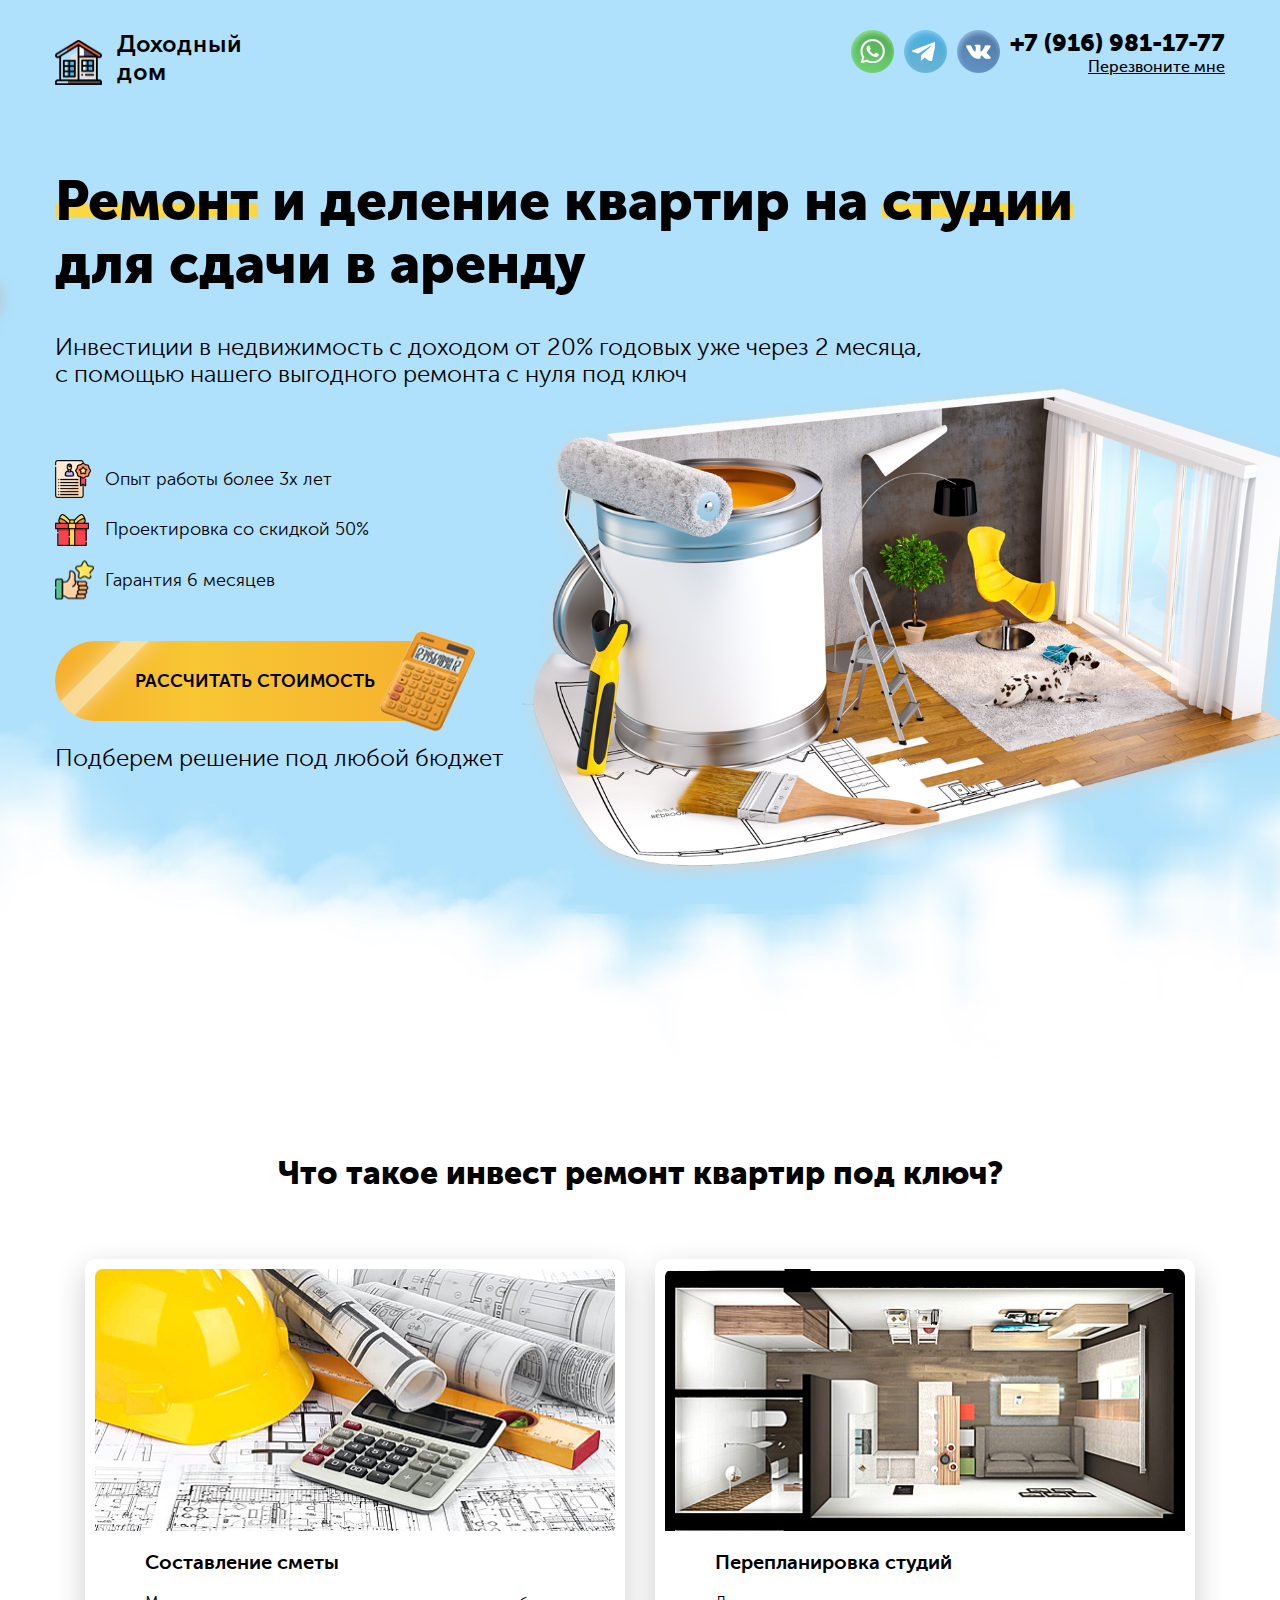
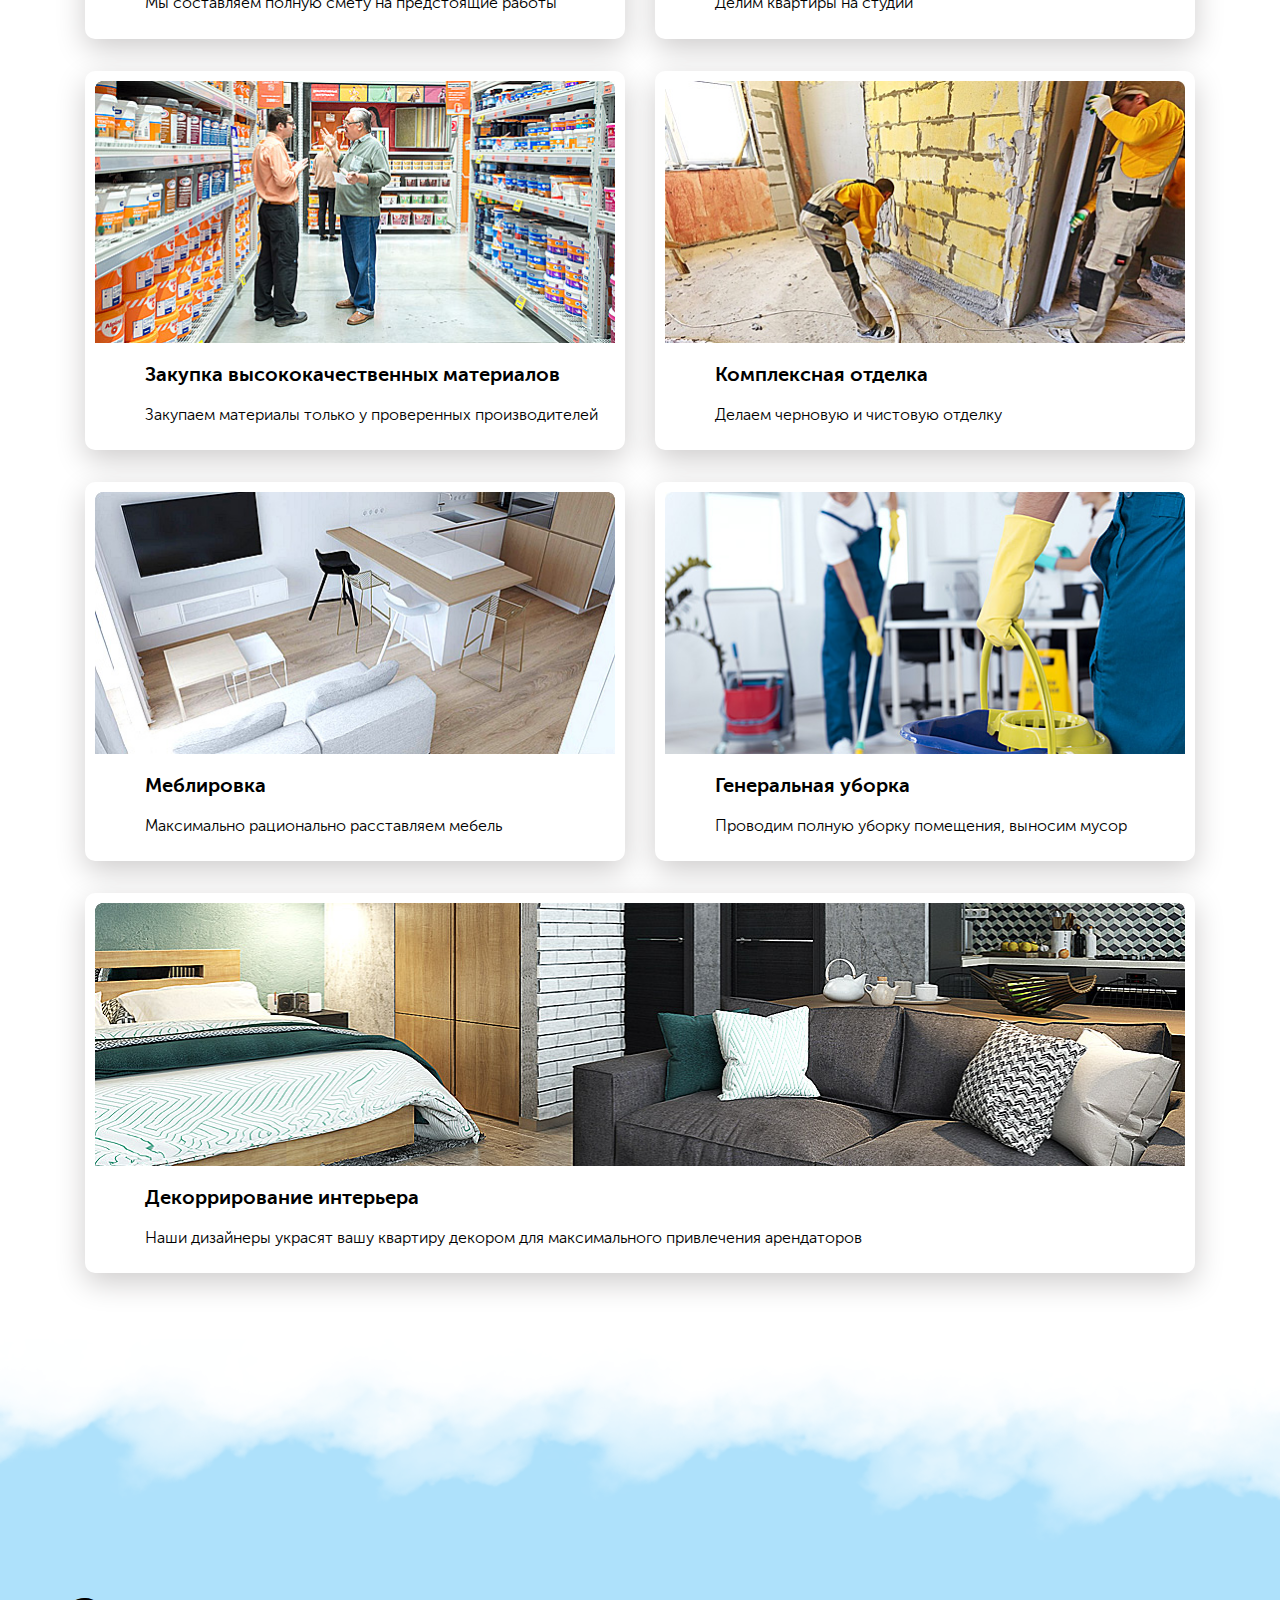
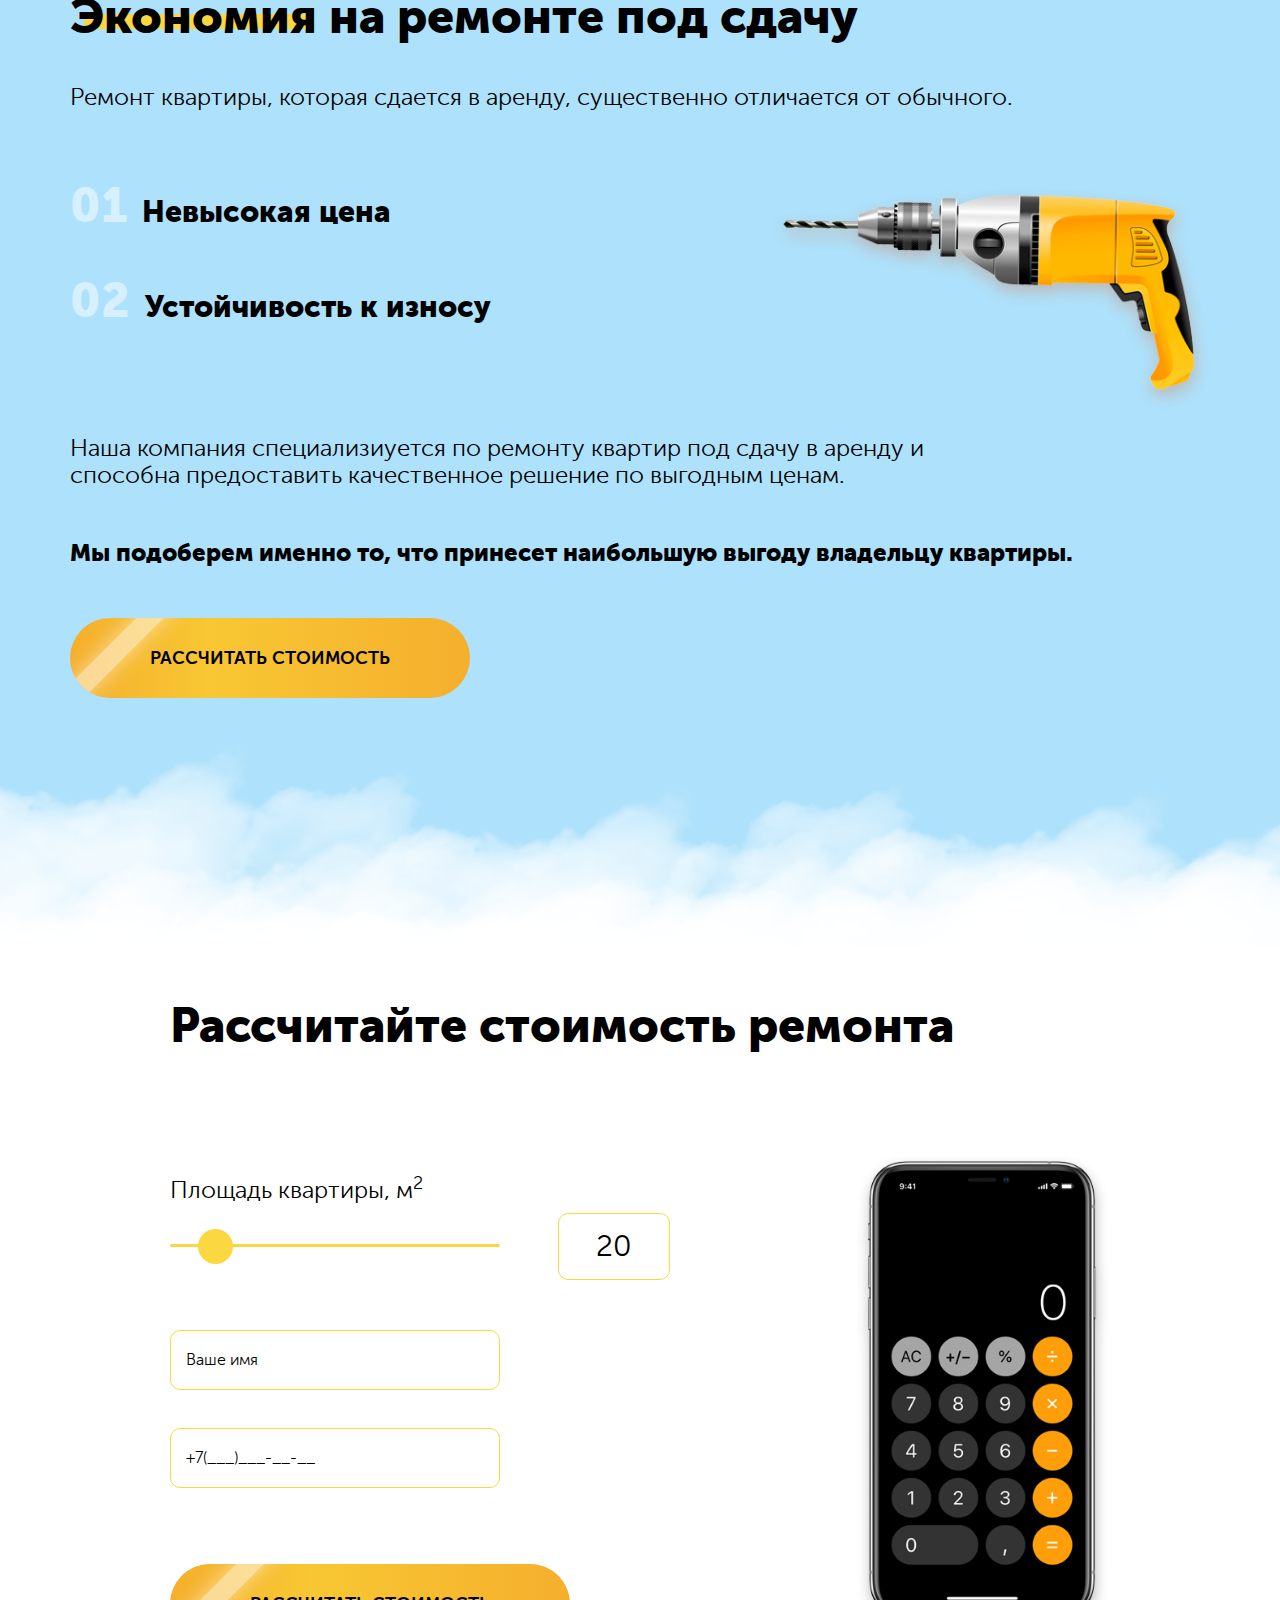
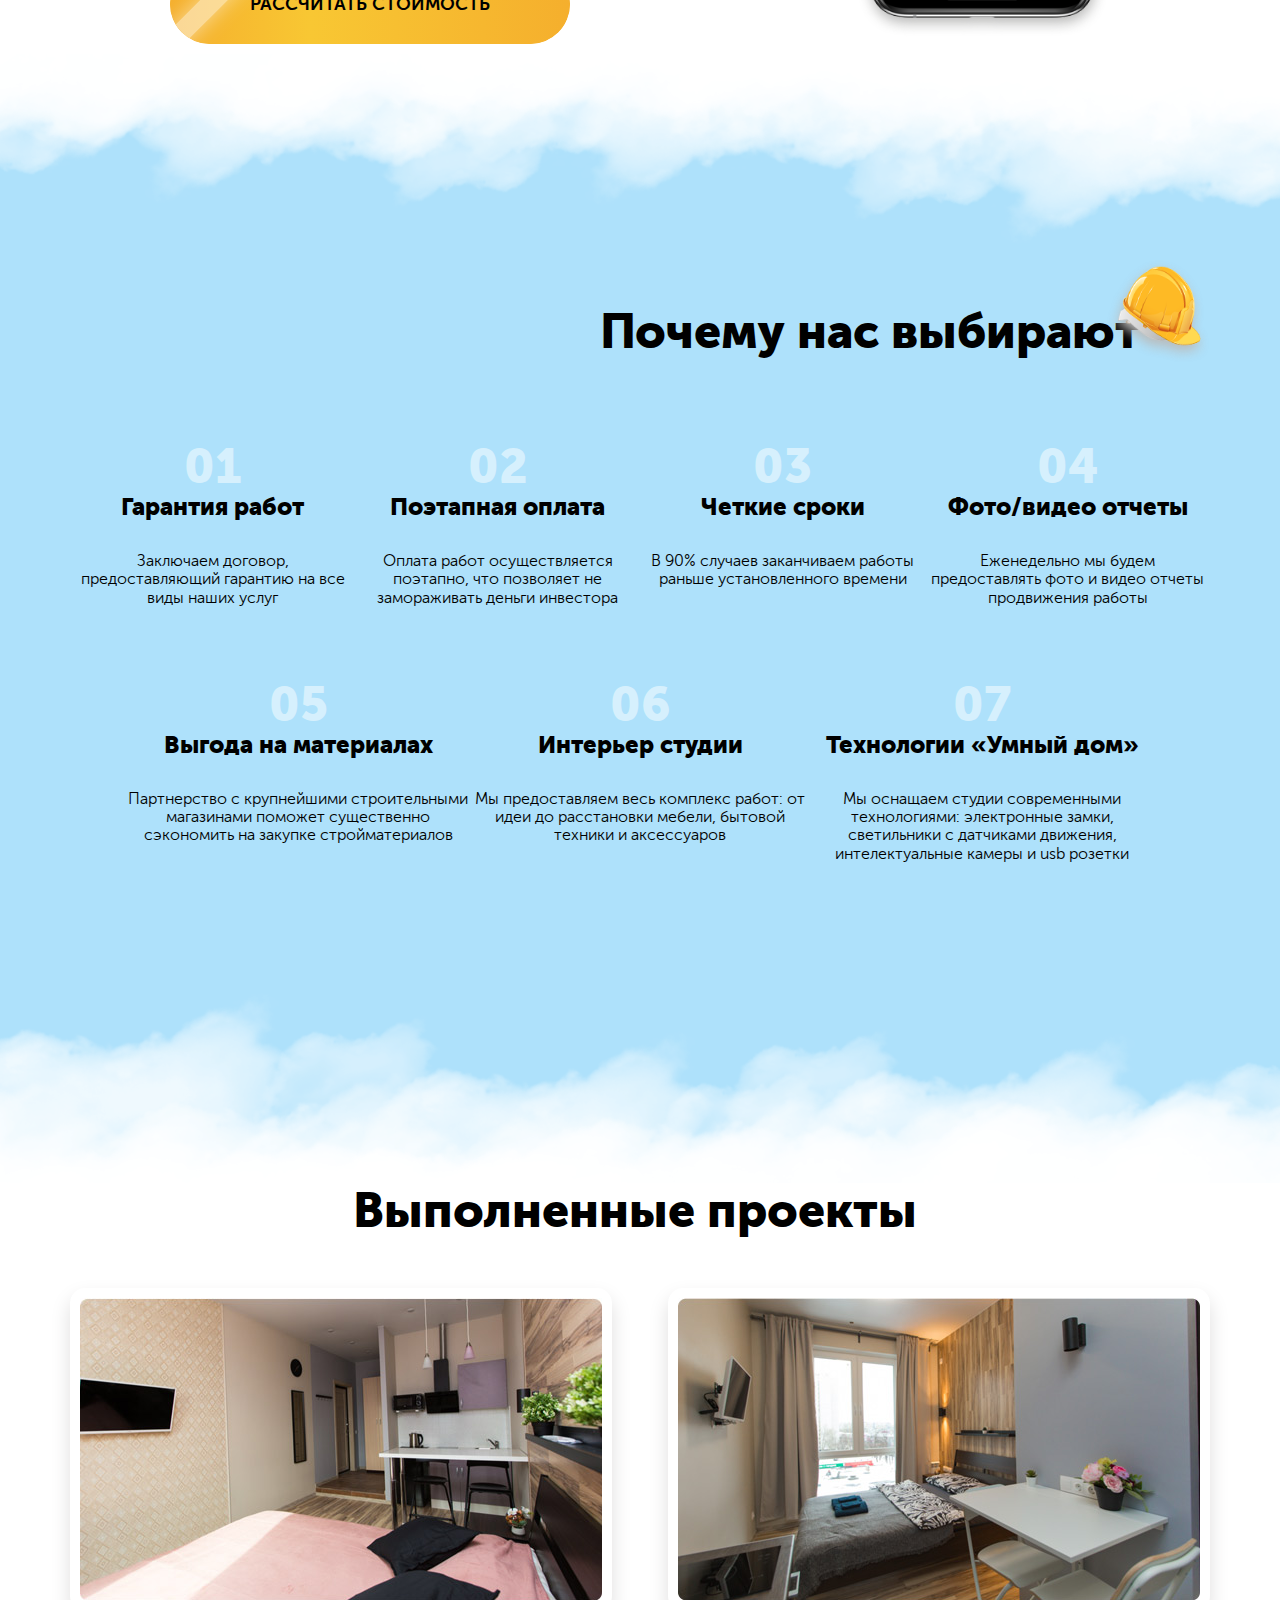
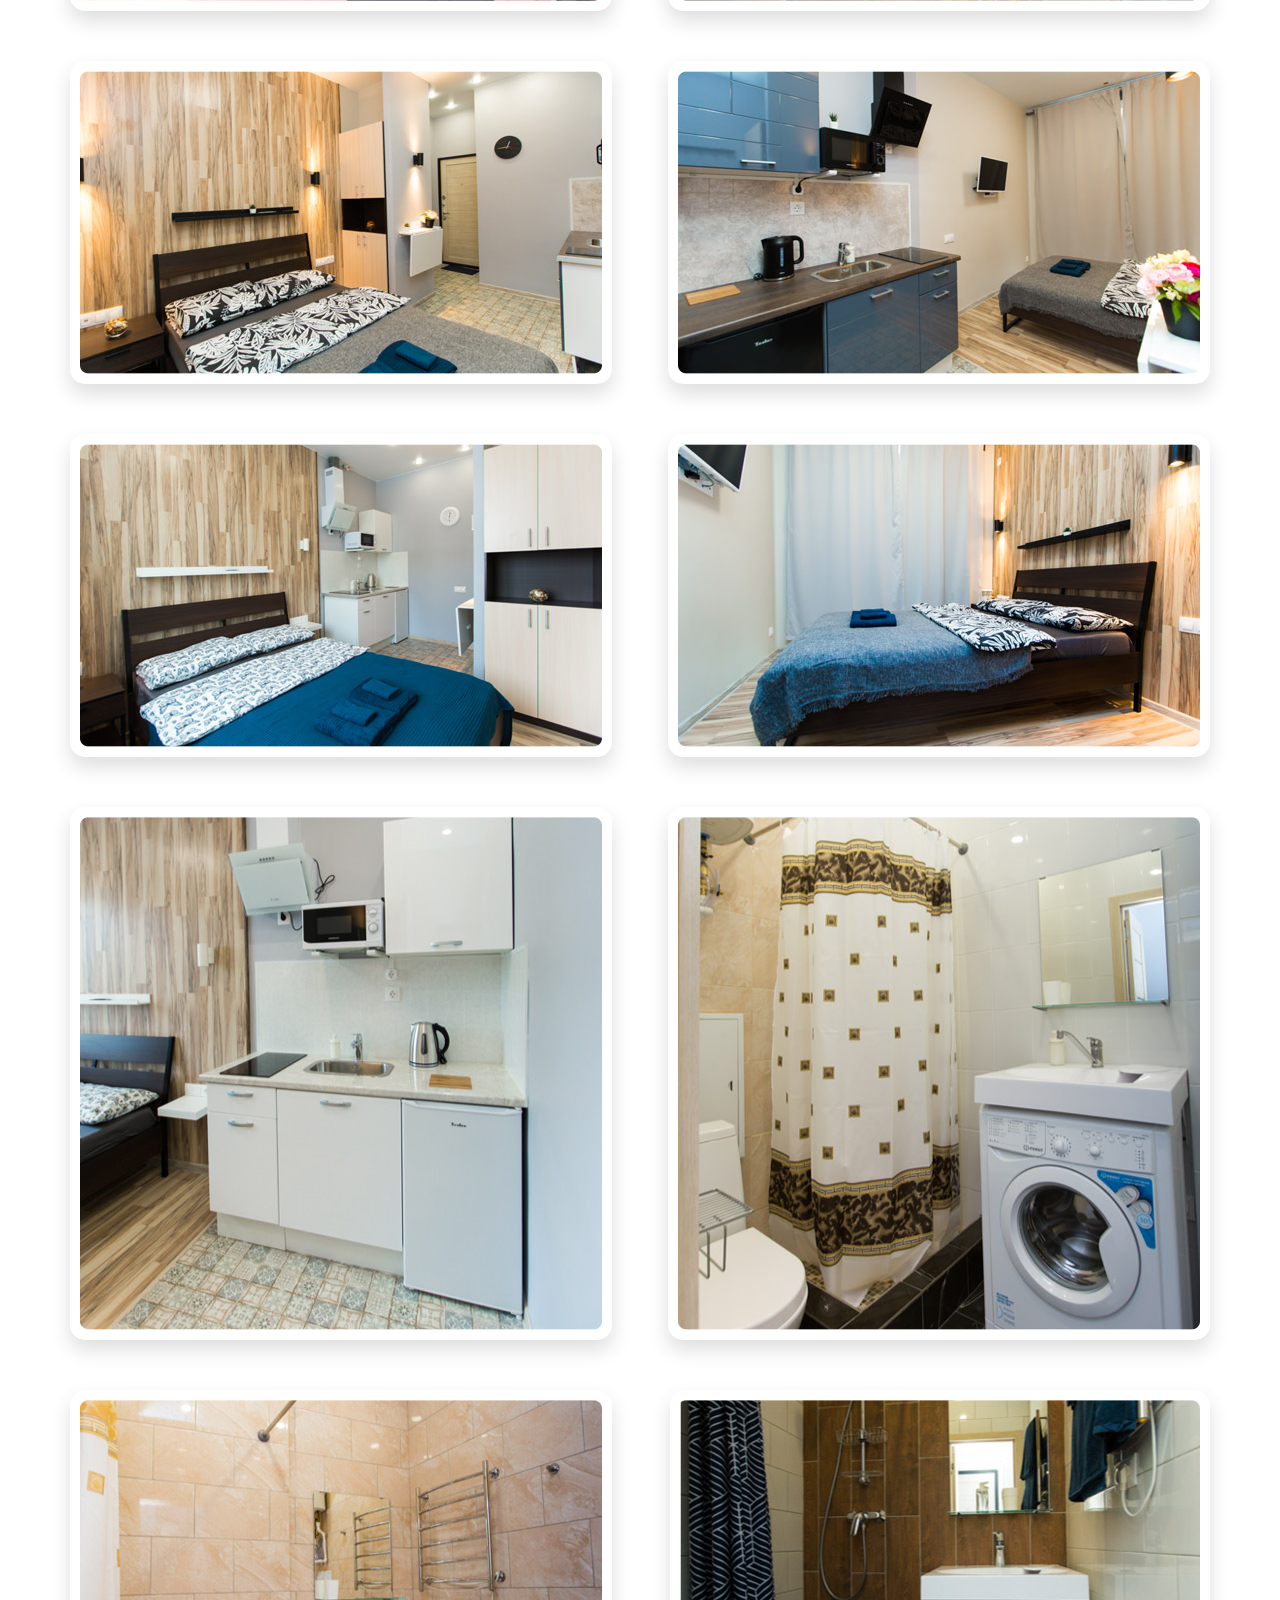
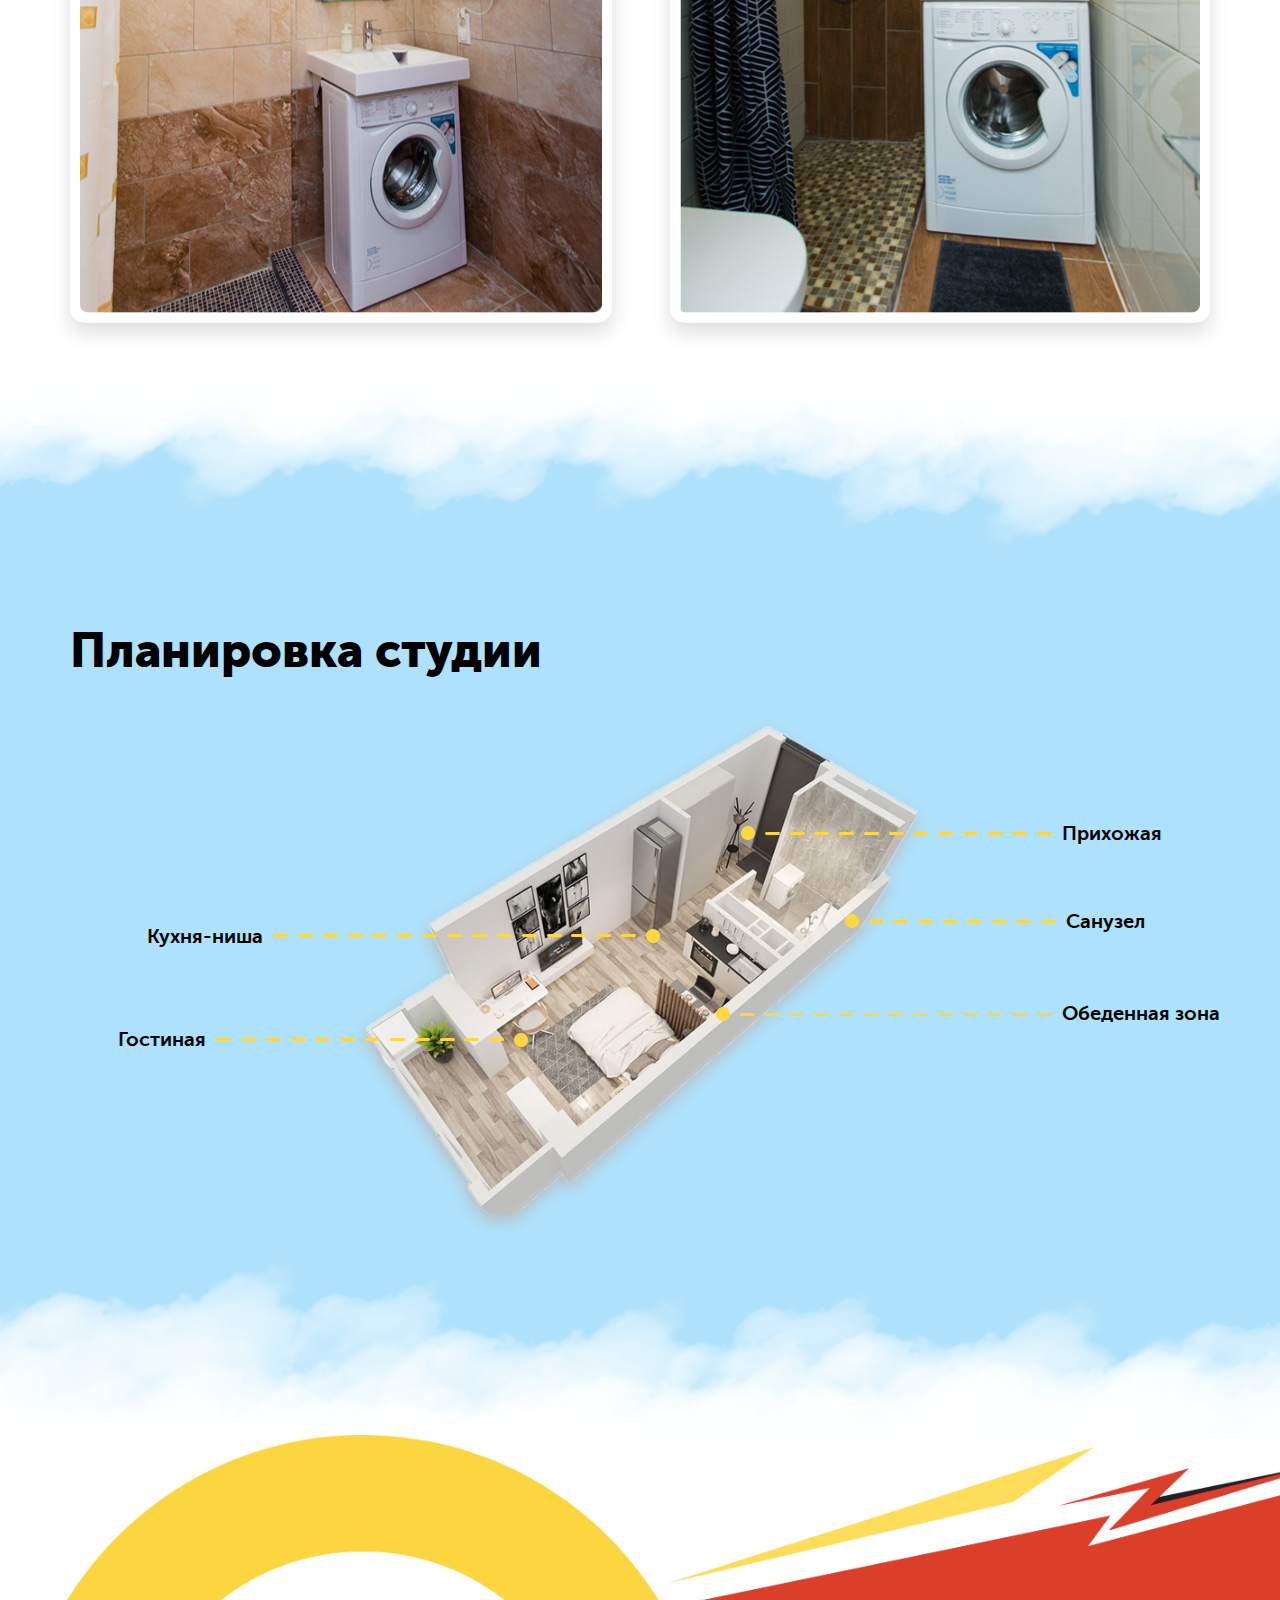
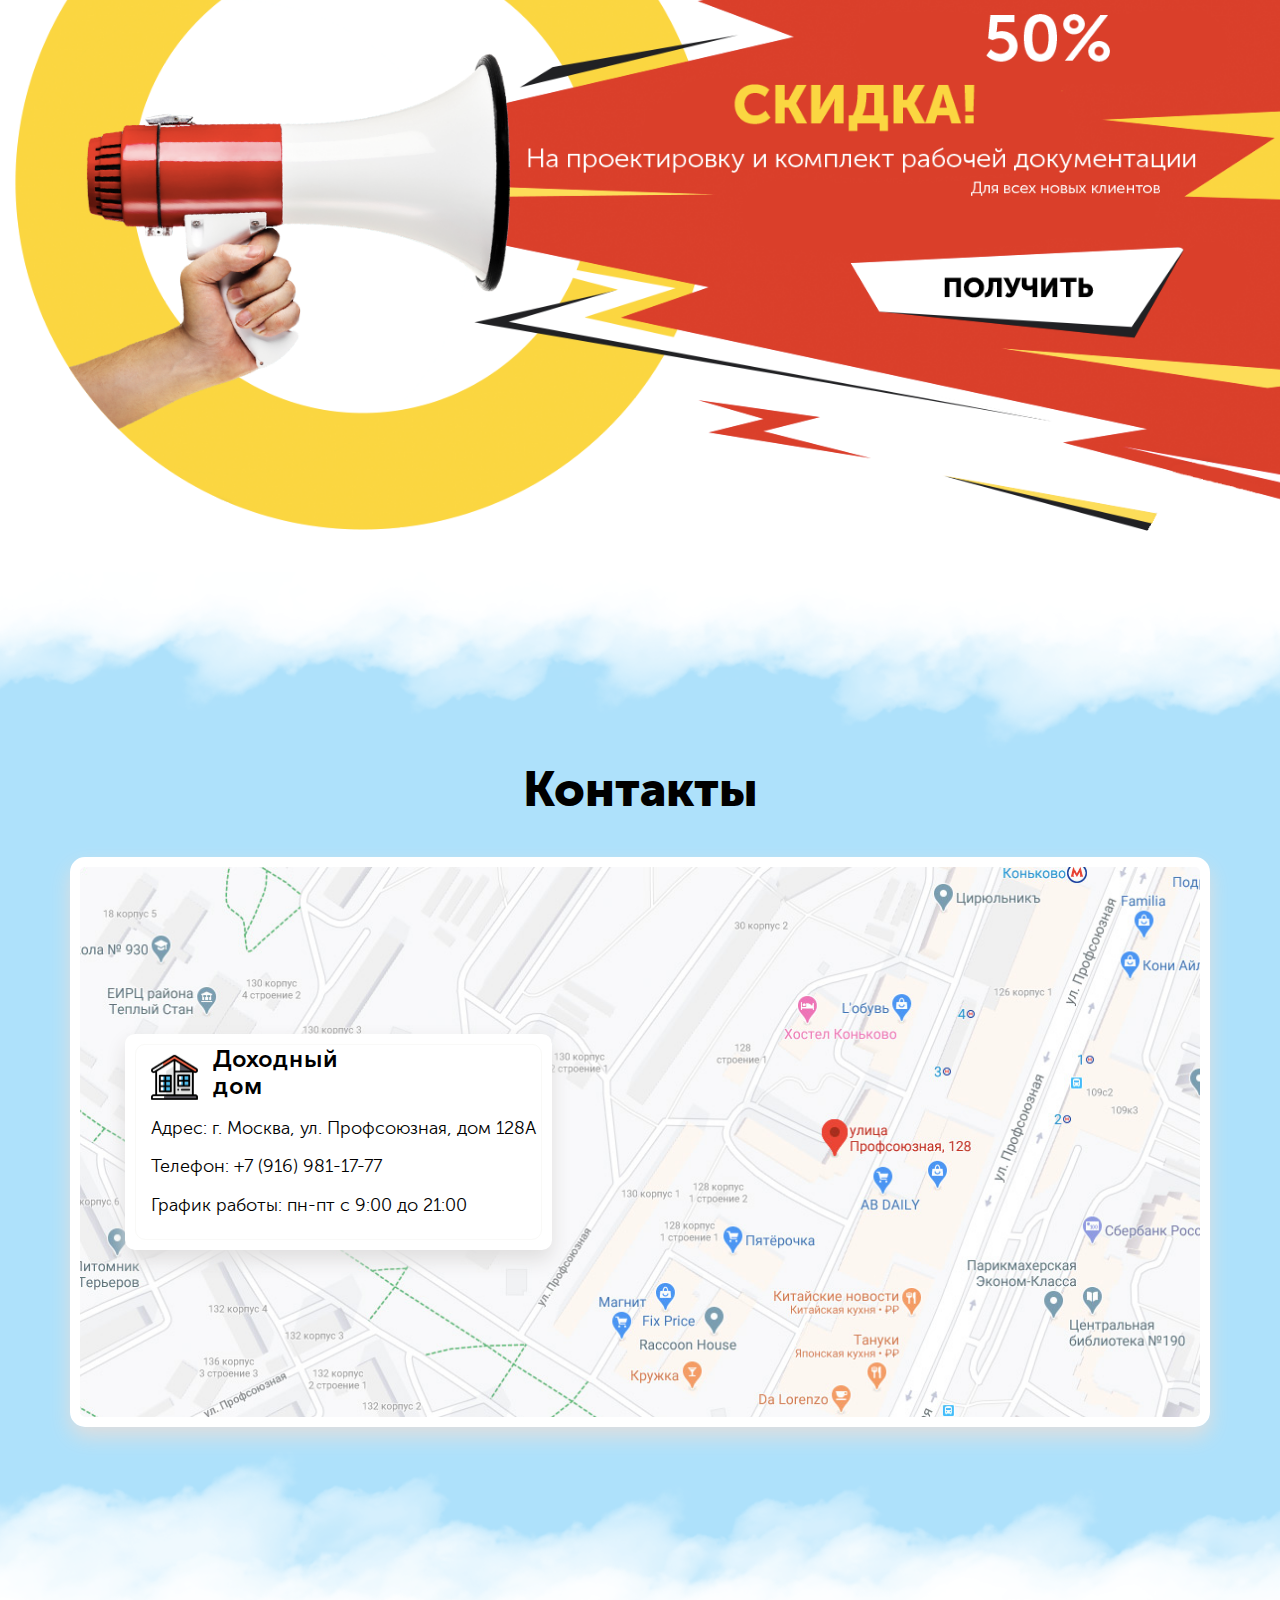
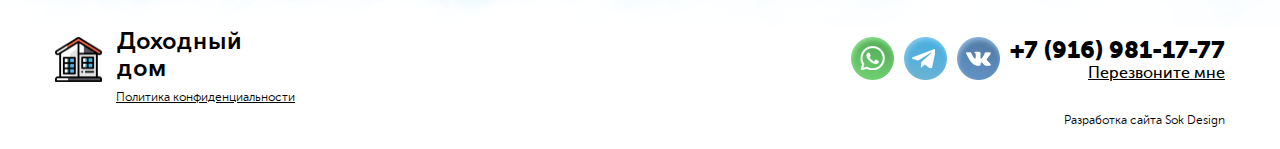
==== index.html @ 61cc3bbc "Add files via upload" ====
<!DOCTYPE HTML>
<html lang="ru">
  <head>
    <meta charset="utf-8">
    <title>Доходный дом</title>
    <meta name="viewport" content="width=device-width, initial-scale=1">
    <link rel="stylesheet" href="css/style.min.css">
    <script type="text/javascript" src="https://code.jquery.com/jquery-3.2.1.min.js"></script>
    <link rel="shortcut icon" href="img/favicon.png" type="image/png">
  </head>
  <body>
    <section class="main">
      <header class="main__header">
          <a href="/" class="main__logo">
            <img src="img/logo.png" alt="">
            <span>Доходный дом</span>
          </a>
          <div class="main__social  social">
            <a href="" class="social__link">
              <img src="img/icon1-wp.png" alt="">
            </a>
            <a href="" class="social__link">
              <img src="img/icon1-tel.png" alt="">
            </a>
            <a href="" class="social__link">
              <img src="img/icon1-vk.png" alt="">
            </a>
          </div>
          <div class="main__phone">
            <a class="main__tel" href="tel:79169811777"><span>+7 (916) 981-17-77</span><img src="img/icon-phone-mob.png"></a>
            <a href="#callback" id="main__btn" class="btn  btn--call main__btn--header  popup-with-zoom-anim">Перезвоните мне</a>
          </div>
        </header>
      <div class="main__wrapper">
        <h1 class="main__title"><span class="main__title--decor1">Ремонт</span> и деление квартир на <span class="main__title--decor2">студии</span><br> для сдачи в аренду</h1>
        <p class="main__subtitle">Инвестиции в недвижимость с доходом от 20% годовых уже через 2 месяца,<br>
        с помощью нашего выгодного ремонта с нуля под ключ</p>
        <ul class="main__items">
          <li class="main__item  main__item--1">Опыт работы более 3х лет</li>
          <li class="main__item  main__item--2">Проектировка со скидкой 50%</li>
          <li class="main__item  main__item--3">Гарантия 6 месяцев</li>
        </ul>
        <div class="main__img--mob">
          <img src="img/bg-img1.png" alt="">
        </div>
        <div class="main__btn2"> 
        <a href ="#calculator" class="btn  btn--main">
          Рассчитать стоимость
        </a>
        </div>
        <p class="main__descr">Подберем решение под любой бюджет</p>
      </div>
      <div class="main__img">
        <img src="img/bg-img1.png" alt="">
      </div>
    </section>

    <section class="description">
      <h2 class="description__title">Что такое инвест ремонт квартир под ключ?</h2>
      <div class="description__items">
        <figure class="description__item">
          <img src="img/img1.jpg" alt="">
          <figcaption>
            <p class="description__item-title">Составление сметы</p>
            <p class="description__item-subtitle">Мы составляем полную смету на предстоящие работы</p>
          </figcaption>
        </figure>
        <figure class="description__item">
          <img src="img/img2.jpg" alt="">
          <figcaption>
            <p class="description__item-title">Перепланировка студий</p>
            <p class="description__item-subtitle">Делим квартиры на студии</p>
          </figcaption>
        </figure>
        <figure class="description__item">
          <img src="img/img3.jpg" alt="">
          <figcaption>
            <p class="description__item-title">Закупка высококачественных материалов</p>
            <p class="description__item-subtitle">Закупаем материалы только у проверенных производителей</p>
          </figcaption>
        </figure>
        <figure class="description__item">
          <img src="img/img4.jpg" alt="">
          <figcaption>
            <p class="description__item-title">Комплексная отделка</p>
            <p class="description__item-subtitle">Делаем черновую и чистовую отделку</p>
          </figcaption>
        </figure>
        <figure class="description__item">
          <img src="img/img5.jpg" alt="">
          <figcaption>
            <p class="description__item-title">Меблировка</p>
            <p class="description__item-subtitle">Максимально рационально расставляем мебель</p>
          </figcaption>
        </figure>
        <figure class="description__item">
          <img src="img/img6.jpg" alt="">
          <figcaption>
            <p class="description__item-title">Генеральная уборка</p>
            <p class="description__item-subtitle">Проводим полную уборку помещения, выносим мусор</p>
          </figcaption>
        </figure>
        <figure class="description__item  description__item--big">
          <img src="img/img7.jpg" alt="">
          <figcaption>
            <p class="description__item-title">Декоррирование интерьера</p>
            <p class="description__item-subtitle">Наши дизайнеры украсят вашу квартиру декором для максимального привлечения арендаторов</p>
          </figcaption>
        </figure>
      </div>
    </section>

    <section class="advantage">
      <div class="advantage__wrapper">
        <h2 class="advantage__title"><span class="advantage__title--decor">Экономия</span> на ремонте под сдачу</h2>
        <p class="advantage__subtitle">Ремонт квартиры, которая сдается в аренду,  существенно отличается от обычного.</p>
        <div class="advantage__items--wrap">
          <ul class="advantage__items">
            <li class="advantage__item"><span>01</span>Невысокая цена</li>
            <li class="advantage__item"><span>02</span>Устойчивость к износу</li>
          </ul>
          <div class="advantage__img">
            <img src="img/perforator.png" alt="">
          </div>
        </div>
        <p class="advantage__text1">Наша компания специализиуется по ремонту квартир под сдачу в аренду и<br>
  способна предоставить качественное решение по выгодным ценам.</p>
        <p class="advantage__text2">Мы подоберем именно то, что принесет наибольшую выгоду владельцу квартиры.</p>
        <a href="#calculator" class="btn  btn--main  advantage__btn">Рассчитать стоимость</a>
      </div>
    </section>

    <section class="calculator" id="calculator">
      <h2 class="calculator__title">Рассчитайте стоимость ремонта</h2>
      <div class="calculator__wrapper">
        <div class="calculator__left">
          <div class="calculator__form">
            <p class="calculator__text">Площадь квартиры, м<sup>2</sup></p>
            <form name="nomer_scrollbar" class="form" id="contentForm" autocomplete="off">
              <input type="range" name="urange" id="ageInputId" min="1" max="200" value="20"/>
              <span class="form__num">
                <output name="ageOutputName" id="ageOutputId"></output>
              </span>
            
            <div class="form__row">
                <div class="form__input-wrap">
                  <label for="name"></label>
                  <input class="form__input" type="text" name="uname" id="name" placeholder="Ваше имя"  required>
                </div>
                <div class="form__input-wrap">
                  <label for="tel"></label>
                   <input class="form__input" type="tel" id="tel" name="uphone" placeholder="+7(___)___-__-__"  required>
                </div>
                <input name="formInfo" class="formInfo" type="hidden" value="Рассчитать стоимость"/>
                <div class="form__btn  btn  btn--main">
                 <input type="submit" class="btn  btn--main" value="Рассчитать стоимость">
                </div>
            </div>
            </form>
          </div>
        </div>
        <div class="calculator__right">
          <img src="img/calc.png" alt="">
        </div>
      </div>
    </section>

    <section class="why">
      <div class="why__wrapper">
        <h2 class="why__main-title">Почему нас выбирают</h2>
        <div class="why__items">
          <div class="why__item">
            <p class="why__num">01</p>
            <h3 class="why__title">Гарантия работ</h3>
            <p class="why__descr">Заключаем договор, предоставляющий гарантию на все виды наших услуг</p>
          </div>
          <div class="why__item">
            <p class="why__num">02</p>
            <h3 class="why__title">Поэтапная оплата</h3>
            <p class="why__descr">Оплата работ осуществляется поэтапно, что позволяет не замораживать деньги инвестора</p>
          </div>
          <div class="why__item">
            <p class="why__num">03</p>
            <h3 class="why__title">Четкие сроки</h3>
            <p class="why__descr">В 90% случаев заканчиваем работы раньше установленного времени</p>
          </div>
          <div class="why__item">
            <p class="why__num">04</p>
            <h3 class="why__title">Фото/видео отчеты</h3>
            <p class="why__descr">Еженедельно мы будем предоставлять фото и видео отчеты продвижения работы</p>
          </div>
          <div class="why__item  why__item--big">
            <p class="why__num">05</p>
            <h3 class="why__title">Выгода на материалах</h3>
            <p class="why__descr">Партнерство с крупнейшими строительными магазинами поможет существенно сэкономить на закупке стройматериалов  </p>
          </div>
          <div class="why__item  why__item--big">
            <p class="why__num">06</p>
            <h3 class="why__title">Интерьер студии</h3>
            <p class="why__descr">Мы предоставляем весь комплекс работ: от идеи до расстановки мебели, бытовой техники и аксессуаров</p>
          </div>
          <div class="why__item  why__item--big">
            <p class="why__num">07</p>
            <h3 class="why__title">Технологии «Умный дом»</h3>
            <p class="why__descr">Мы оснащаем студии современными технологиями: электронные замки, светильники с датчиками движения, интелектуальные камеры и usb розетки</p>
          </div>
        </div>
      </div>
    </section>

    <section class="projects">
      <div class="projects__wrapper">
        <h2 class="projects__title">Выполненные проекты</h2>
        <div class="projects__items">
          <div class="projects__item">
            <img src="img/project1.jpg" alt="">
          </div>
          <div class="projects__item">
            <img src="img/project2.jpg" alt="">
          </div>
          <div class="projects__item">
            <img src="img/project3.jpg" alt="">
          </div>
          <div class="projects__item">
            <img src="img/project4.jpg" alt="">
          </div>
          <div class="projects__item">
            <img src="img/project5.jpg" alt="">
          </div>
          <div class="projects__item">
            <img src="img/project6.jpg" alt="">
          </div>
          <div class="projects__item">
            <img src="img/project7.jpg" alt="">
          </div>
          <div class="projects__item">
            <img src="img/project8.jpg" alt="">
          </div>
          <div class="projects__item">
            <img src="img/project9.jpg" alt="">
          </div>
          <div class="projects__item">
            <img src="img/project10.jpg" alt="">
          </div>
        </div>
      </div>
    </section>

    <section class="plan">
      <div class="plan__wrapper">
        <h2 class="plan__title">Планировка студии</h2>
        <div class="plan__img">
          <img class="plan__img--main" src="img/plan.png" alt="planirovka">
          <div class="plan__num  plan__1">Кухня-ниша&nbsp;&nbsp;<img src="img/arrow1.png"></div>
          <div class="plan__num  plan__2">Гостиная&nbsp;&nbsp;<img src="img/arrow2.png"></div>
          <div class="plan__num  plan__3"><img src="img/arrow3.png">&nbsp;&nbsp;Прихожая</div>
          <div class="plan__num  plan__4"><img src="img/arrow4.png">&nbsp;&nbsp;Санузел</div>
          <div class="plan__num  plan__5"><img src="img/arrow5.png">&nbsp;&nbsp;Обеденная зона</div>
        </div>
        <div class="plan__mob">
          <div class="plan__mob--wrap">
            <img class="plan__mob--main" src="img/plan.png" alt="planirovka">
              <div class="plan__num--mob  plan__1--mob">3&nbsp;&nbsp;
                <img src="img/arrow1-mob.png">
              </div>
              <div class="plan__num--mob  plan__2--mob">5&nbsp;&nbsp;
                <img src="img/arrow2-mob.png">
              </div>
              <div class="plan__num--mob  plan__3--mob">
                <img src="img/arrow3-mob.png">&nbsp;&nbsp;1
              </div>
              <div class="plan__num--mob  plan__4--mob">
                <img src="img/arrow4-mob.png">&nbsp;&nbsp;2
              </div>
              <div class="plan__num--mob  plan__5--mob">
                <img src="img/arrow5-mob.png">&nbsp;&nbsp;4
              </div>
            </div>
            <ol class="plan__item--mob">
              <li>Прихожая</li>
              <li>Санузел</li>
              <li>Кухня-ниша</li>
              <li>Обеденная зона</li>
              <li>Гостиная</li>
            </ol>
        </div>
      </div>
    </section>

    <section class="sale">
      <div class="sale__wrapper">
        <a href="#sale" class="callback popup-with-zoom-anim">
          <img src="img/sale.png" alt="">
        </a>
        <!---
        <img src="img/bg2.png" alt="">
        <a href="" class="sale__btn">Получить</a>
        <span class="sale__percent">50%</span>
        <span class="sale__text1">Скидка!</span>
        <span class="sale__text2">На проектировку и комплект рабочей документации</span>
        <span class="sale__text3">Для всех новых клиентов</span>
        --->
      </div>
    </section>

    <section class="contacts">
      <div class="contacts__wrapper">
        <h2 class="contacts__title">Контакты</h2>
        <div class="contacts__map">
          <iframe class="contacts__map-desc" src="https://yandex.ru/map-widget/v1/?um=constructor%3Ad8f6e13d610311bb38e8150f350c2cd3604e3fff6c64fd736051ca1e2e3813fe&amp;source=constructor" width="100%" height="550" frameborder="0"></iframe>
          <iframe class="contacts__map-mob" src="https://yandex.ru/map-widget/v1/?um=constructor%3Ad8f6e13d610311bb38e8150f350c2cd3604e3fff6c64fd736051ca1e2e3813fe&amp;source=constructor" width="100%" height="240" frameborder="0"></iframe>
          <div class="contacts__address">
            <div class="contacts__address--wrapper">
              <a href="/" class="main__logo">
                <img src="img/logo.png" alt="">
                <span>Доходный дом</span>
              </a>
              <p>Адрес: г. Москва, ул. Профсоюзная, дом 128А</p>
              <a href="tel:79169811777">Телефон: +7 (916) 981-17-77</a>
              <p>График работы: пн-пт с 9:00 до 21:00</p>
            </div>
          </div>
        </div>
      </div>
    </section>

    <footer class="footer">
      <div class="footer__wrapper">
        <div class="footer__col">
          <a href="/" class="main__logo  main__logo--footer">
            <img src="img/logo.png" alt="">
              <span>Доходный дом</span>
          </a>
          <div class="footer__privacy  politics">
            <a href="#politics" class="popup-with-zoom-anim">Политика конфиденциальности</a>
          </div>
        </div>
        <div class="footer__col2">
          <div class="main__social  social">
            <a href="" class="social__link  social__link--footer">
              <img src="img/icon1-wp.png" alt="">
            </a>
            <a href="" class="social__link  social__link--footer">
              <img src="img/icon1-tel.png" alt="">
            </a>
            <a href="" class="social__link  social__link--footer">
              <img src="img/icon1-vk.png" alt="">
            </a>
          </div>
          <div class="main__phone  main__phone--footer">
            <a class="main__tel" href="tel:79169811777">+7 (916) 981-17-77</a>
            <a href="#callback" id="main__btn" class="btn  btn--call main__btn--footer callback popup-with-zoom-anim">Перезвоните мне</a>
          </div>
        </div>
      </div>
      <div class="development">
        <a href="" class="development__text">Разработка сайта Sok Design</a>
      </div>
    </footer>


  <div id="sale" class="popup popup--form zoom-anim-dialog mfp-hide">
    <p class="title  popap__title">Получить скидку 50%</p>
    <p class="title  popap__subtitle">Заполните формы и мы с вами свяжемся</p>
    <form id="zayavkaForm" class="form" autocomplete="off">
      <input name="uname" type="text" id="username1" placeholder="Ваше имя" required>
      <input class="phone" name="uphone" type="tel" id="phone" tabindex="0" placeholder="+7 (___) ___-__-__" required>
      <input name="formInfo" class="formInfo" type="hidden" value="Получить скидку 50%"/>
      <div class="btn_block  btn--main">
        <input type="submit" class="btn  btn--main" value="Отправить" />
      </div>
      <p class="form__text">Нажимая на кнопку, Вы принимаете <a href="#politics" class="popup-with-zoom-anim">Положение и Согласие</a> на обработку персональных данных.</p>
    </form>
  </div>
    
  <div id="callback" class="popup popup--form zoom-anim-dialog mfp-hide">
    <p class="title  popap__title">Обратный звонок</p>
    <p class="title  popap__subtitle">Заполните формы и мы с вами свяжемся</p>
    <form id="callbcackForm" class="form" autocomplete="off">
      <input name="uname" type="text" id="username" placeholder="Ваше имя" required>
      <input class="phone" name="uphone" type="tel" id="phone" tabindex="0" placeholder="+7 (___) ___-__-__" required>
      <input name="formInfo" class="formInfo" type="hidden" value="Обратный звонок"/>
      <div class="btn_block  btn--main">
        <input type="submit" class="btn  btn--main" value="Отправить" />
      </div>
      <p class="form__text">Нажимая на кнопку, Вы принимаете <a href="#politics" class="popup-with-zoom-anim">Положение и Согласие</a> на обработку персональных данных.</p>
    </form>
  </div>


  <div id="succesform" class="popup popup--success zoom-anim-dialog mfp-hide">
    <p class="title">Отправлено!</p>
    <p class="sub_title">Ожидайте нашего звонка!</p>
  </div>


  <div id="politics" class="popup popup--politic zoom-anim-dialog mfp-hide">
        <p class="title">Политика конфиденциальности</p>
        <p class="sub_title">
            Настоящим подтверждаю, что я ознакомлен и согласен с условиями Политики в отношении обработки персональных данных. Настоящим я даю разрешение Сайту в целях информирования о товарах и услугах, заключения и исполнения договора купли-продажи обрабатывать - собирать, записывать, систематизировать, накапливать, хранить, уточнять (обновлять, изменять), извлекать, использовать, передавать (в том числе поручать обработку другим лицам), обезличивать, блокировать, удалять, уничтожать - мои персональные данные: фамилию, имя, пол, дату рождения, номера домашнего и мобильного телефонов, адрес электронной почты, а также данные об интересах на основании анализа моих поисковых запросов и посещений Интернет-сайтов. Также я разрешаю в целях информирования о товарах, работах, услугах направлять на указанный мною адрес электронной почты и/или на номер мобильного телефона рекламу и информацию о товарах, работах, услугах и его партнеров.
        </p>
    </div>

  <script src="js/jquery-3.4.1.min.js"></script>
  <script type="text/javascript" src="js/scroll.js"></script>
  <script type="text/javascript" src="js/calc2.js"></script>
  <script src="js/jquery.magnific-popup.min.js"></script>
  <script src="js/jquery.maskedinput.min.js"></script>
    <script src="js/soltend.js"></script>
    <script src="js/send.js"></script>
  </body>
</html>
---- css/style.min.css ----
@font-face{font-family:'museosanscyrl-webfont';src:url(../fonts/museosanscyrl-webfont.woff) format('woff'),url(../fonts/museosanscyrl-webfont.woff2) format('woff2');font-weight:400;font-style:normal}@font-face{font-family:'museosanscyrl_300-webfont';src:url(../fonts/museosanscyrl_300-webfont.woff) format('woff'),url(../fonts/museosanscyrl_300-webfont.woff2) format('woff2');font-weight:400;font-style:normal}@font-face{font-family:'museosanscyrl_500-webfont';src:url(../fonts/museosanscyrl_500-webfont.woff) format('woff'),url(../fonts/museosanscyrl_500-webfont.woff2) format('woff2');font-weight:400;font-style:normal}@font-face{font-family:'museosanscyrl_700-webfont';src:url(../fonts/museosanscyrl_700-webfont.woff) format('woff'),url(../fonts/museosanscyrl_700-webfont.woff2) format('woff2');font-weight:400;font-style:normal}@font-face{font-family:'museosanscyrl_900-webfont';src:url(../fonts/museosanscyrl_900-webfont.woff) format('woff'),url(../fonts/museosanscyrl_900-webfont.woff2) format('woff2');font-weight:400;font-style:normal}@font-face{font-family:'avenirnextcyr-demi';src:url(../fonts/avenirnextcyr-demi.woff) format('woff'),url(../fonts/avenirnextcyr-demi.woff2) format('woff2');font-weight:400;font-style:normal}
/*! normalize.css v8.0.1 | MIT License | github.com/necolas/normalize.css */
@-webkit-keyframes slideme{0%{left:-30px;margin-left:0}30%,to{left:110%;margin-left:80px}}@keyframes slideme{0%{left:-30px;margin-left:0}30%,to{left:110%;margin-left:80px}}html{line-height:1.15;-webkit-text-size-adjust:100%}.mfp-figure figure,.why__item h3,.why__item p,body{margin:0}details,main{display:block}h1{font-size:2em;margin:.67em 0}hr{-webkit-box-sizing:content-box;box-sizing:content-box;height:0;overflow:visible}code,kbd,pre,samp{font-family:monospace,monospace;font-size:1em}a{background-color:transparent}abbr[title]{border-bottom:none;-webkit-text-decoration:underline dotted;text-decoration:underline dotted}b,strong{font-weight:bolder}small{font-size:80%}sub,sup{font-size:75%;line-height:0;position:relative;vertical-align:baseline}sub{bottom:-.25em}sup{top:-.5em}img{border-style:none}button,input,optgroup,select,textarea{font-family:inherit;font-size:100%;line-height:1.15;margin:0}button,input{overflow:visible}button,select{text-transform:none}[type=button],[type=reset],[type=submit],button{-webkit-appearance:button}[type=button]::-moz-focus-inner,[type=reset]::-moz-focus-inner,[type=submit]::-moz-focus-inner{border-style:none;padding:0}[type=button]:-moz-focusring,[type=reset]:-moz-focusring,[type=submit]:-moz-focusring,button:-moz-focusring{outline:1px dotted ButtonText}fieldset{padding:.35em .75em .625em}legend{color:inherit;display:table;max-width:100%;white-space:normal}progress{vertical-align:baseline}textarea{overflow:auto}[type=checkbox],[type=radio],legend{-webkit-box-sizing:border-box;box-sizing:border-box;padding:0}[type=number]::-webkit-inner-spin-button,[type=number]::-webkit-outer-spin-button{height:auto}[type=search]{-webkit-appearance:textfield;outline-offset:-2px}[type=search]::-webkit-search-decoration{-webkit-appearance:none}::-webkit-file-upload-button{-webkit-appearance:button;font:inherit}summary{display:list-item}[hidden],template{display:none}.btn{font-family:'Montserrat',sans-serif;font-style:normal;font-weight:500;line-height:normal;display:inline-block;-webkit-box-sizing:border-box;box-sizing:border-box;text-decoration:none;z-index:1;border:0;cursor:pointer;-webkit-transition:.3s ease;transition:.3s ease}.btn:active,.btn:focus,input[type=range]:focus{outline:0}.btn--call{text-align:center;height:20px;border-radius:0;color:#000;text-decoration:underline;font-size:16px;background:0 0;padding:0;font-family:'museosanscyrl_500-webfont',Helvetica,Arial,sans-serif}.btn--call:hover{color:#fcc50e}.btn--main,.main__btn2{position:relative;height:80px}.btn--main{display:block;text-align:center;max-width:400px;width:100%;line-height:80px;border-radius:50px;color:#000;font-size:18px;background:0 0;padding:0;background:-webkit-gradient(linear,left top,right top,from(#f5af2d),color-stop(35%,#f8c733),to(#f5af2d));background:linear-gradient(90deg,#f5af2d 0,#f8c733 35%,#f5af2d 100%);text-transform:uppercase;font-family:'museosanscyrl_700-webfont',Helvetica,Arial,sans-serif;overflow:hidden}.main__btn2{width:400px;z-index:1}.main__btn2::before{position:absolute;content:"";right:-20px;top:50%;-webkit-transform:translateY(-50%);transform:translateY(-50%);width:95px;height:100px;background-image:url(../img/calc-min.png);background-position:center;background-repeat:no-repeat;background-size:95px 100px;z-index:2}.btn--main:after{content:"";display:block;width:20px;height:200px;margin-left:60px;background:rgba(255,255,255,.5);-webkit-box-shadow:0 0 20px rgba(255,255,255,.5);box-shadow:0 0 20px rgba(255,255,255,.5);position:absolute;left:-40px;top:-50px;z-index:1;-webkit-transform:rotate(45deg);transform:rotate(45deg);-webkit-transition:all .1s;transition:all .1s;-webkit-animation-name:slideme;animation-name:slideme;-webkit-animation-duration:2s;animation-duration:2s;-webkit-animation-delay:.08s;animation-delay:.08s;-webkit-animation-timing-function:ease-in-out;animation-timing-function:ease-in-out;-webkit-animation-iteration-count:infinite;animation-iteration-count:infinite}.form{display:inline-block;position:relative;width:100%;background-color:#fff}.form__num,.form__num output{position:absolute;color:#000;font-size:30px}.form__num{display:block;right:0;top:-15px;pointer-events:none;max-width:110px;height:65px;width:100%;border:1px solid #fbd741;border-radius:10px;display:-webkit-box;display:-ms-flexbox;display:flex;-webkit-box-pack:center;-ms-flex-pack:center;justify-content:center;-webkit-box-align:center;-ms-flex-align:center;align-items:center;font-family:'museosanscyrl_300-webfont',Helvetica,Arial,sans-serif}.form__num output{top:50%;left:50%;margin:auto 0;-webkit-transform:translate(-50%,-50%);transform:translate(-50%,-50%)}input[type=range]{-webkit-appearance:none;border:0;max-width:330px;width:100%;height:35px;margin:0;background-color:transparent;padding:0}input[type=range]::-webkit-slider-runnable-track{max-width:100%;height:3px;border:0;border-radius:20px;background-color:#fbd640}input[type=range]::-webkit-slider-thumb{-webkit-appearance:none;-webkit-box-sizing:content-box;box-sizing:content-box;border:0;height:35px;width:35px;border-radius:50%;background-color:#fbd741;margin-top:-15px}input[type=range]::-moz-range-track{max-width:100%;height:3px;border:0;background-color:#fbd640;border-radius:5px}input[type=range]::-moz-range-progress{border-radius:5px;height:3px;background-color:#fcde63}input[type=range]::-moz-range-thumb{-webkit-appearance:none;border:0;height:35px;width:35px;border-radius:50%;background-color:#fbd741;margin-top:-15px}input[type=range]::-ms-track{-webkit-appearance:none;border:0;height:3px;width:300px;background-color:#fbd640;margin-top:0;color:transparent;box-sizing:content-box}input[type=range]::-ms-thumb{border:0;padding:0;height:35px;width:35px;margin-top:0;border-radius:50%;background:#fbd741}input[type=range]::-ms-fill-lower{background-color:#fcdb59}.form__row{margin:0 auto;display:-webkit-box;display:-ms-flexbox;display:flex;-webkit-box-orient:vertical;-webkit-box-direction:normal;-ms-flex-direction:column;flex-direction:column;-webkit-box-align:start;-ms-flex-align:start;align-items:flex-start;-webkit-box-pack:start;-ms-flex-pack:start;justify-content:flex-start;width:100%;padding-top:50px}.form__input,.form__input-wrap{-webkit-box-sizing:border-box;box-sizing:border-box;width:100%}.form__input-wrap{position:relative;border-radius:0;border:0;text-align:left;max-width:330px;margin-bottom:26px}.form__input{font-size:16px;line-height:60px;display:block;height:60px;padding:0 0 0 15px;border-radius:10px;border:1px solid #fbd741;-webkit-transition:.3s ease;transition:.3s ease;font-family:'museosanscyrl_300-webfont',Helvetica,Arial,sans-serif}.form__input::-webkit-input-placeholder{color:#000}.form__input::-moz-placeholder{color:#000}.form__input:-ms-input-placeholder,.form__input::-ms-input-placeholder{color:#000}.form__input::placeholder{color:#000}.form__input:hover{border-color:#ebbe05}.form__input:focus{outline:0}.form__btn{margin-top:50px}.form__btn input{display:block}.popap__title,.popup--politic .title{font-family:'museosanscyrl_900-webfont',Helvetica,Arial,sans-serif}.popap__subtitle,.popap__title{padding:0;font-size:30px;margin:0 0 20px;text-align:center}.popap__subtitle{font-size:18px}.popup--politic .title{color:#000}.popap__subtitle,.popup--politic .sub_title,form input{font-family:'museosanscyrl_300-webfont',Helvetica,Arial,sans-serif}.popup--politic .sub_title{font-size:18px;color:#000}.popup--success .title{text-align:center;font-family:"Muller ExtraBold DEMO";font-size:24px}.popup--success .sub_title{text-align:center;margin:10px 0 0;font-size:14px}.popup--politic{max-width:600px;height:auto;overflow-y:scroll}.popup--politic .title{text-align:center;font-size:24px}.popup--politic .sub_title,form .btn_block{text-align:center}.popup--form #username{margin:0 0 20px}form input{outline:0;border:1px solid #fbd741;border-radius:10px;width:100%;-webkit-box-sizing:border-box;box-sizing:border-box;padding:18px 20px;font-size:16px}form .btn_block{margin:30px auto 0}form .btn_block .btn{margin:0 auto;border:0;cursor:pointer}.main img,form label{display:block;width:100%}form label{font-size:12px;text-align:center;margin:12px 0 0}form label span{display:inline-block;padding:0 0 0 24px;position:relative}.popup{background:#fff;border-radius:8px;padding:30px;text-align:left;position:relative;margin:0 auto}.form__text{font-size:16px;font-family:'museosanscyrl_300-webfont',Helvetica,Arial,sans-serif}.form__text a{color:#000}.popup--success{max-width:300px}.main,.popup--form{-webkit-box-sizing:border-box;box-sizing:border-box}.popup--form{max-width:500px;padding:30px 60px}.main{width:100%;height:100%;background-color:#fff;background-image:url(../img/bg1.jpg);background-size:100% contain;background-repeat:no-repeat;background-position:top center;position:relative;padding-bottom:350px;overflow:hidden}.main__img{margin-top:auto;position:absolute;top:33%;right:0;max-width:60%}.main img{height:auto}.main__wrapper::before{position:absolute;content:"";left:-250px;top:50%;-webkit-transform:translateY(-50%);transform:translateY(-50%);width:226px;height:405px;background-image:url(../img/bg-img2.png);background-position:center;background-repeat:no-repeat;background-size:contain;z-index:1}.main__wrapper{-webkit-box-sizing:border-box;box-sizing:border-box;margin:0 auto;max-width:1200px;width:100%;padding-left:15px;padding-right:15px;position:relative}.main__header,.main__logo{display:-webkit-box;display:-ms-flexbox;display:flex}.main__header{-webkit-box-sizing:border-box;box-sizing:border-box;margin:0 auto;max-width:1200px;width:100%;padding-left:15px;padding-right:15px;-webkit-box-pack:justify;-ms-flex-pack:justify;justify-content:space-between;-webkit-box-align:start;-ms-flex-align:start;align-items:flex-start;padding-top:30px}.main__logo{max-width:240px;-webkit-box-align:end;-ms-flex-align:end;align-items:flex-end;text-decoration:none}.main__logo span{color:#000;font-size:24px;padding-left:15px;font-family:'avenirnextcyr-demi',Helvetica,Arial,sans-serif}.main__logo img{display:block;width:48px;height:45px}.main__social{margin-left:auto;margin-right:10px}.main__phone{display:-webkit-box;display:-ms-flexbox;display:flex;-webkit-box-orient:vertical;-webkit-box-direction:normal;-ms-flex-direction:column;flex-direction:column;-webkit-box-align:end;-ms-flex-align:end;align-items:flex-end;text-align:right}.main__tel{text-decoration:none;font-size:24px;color:#000;font-family:'museosanscyrl_900-webfont',Helvetica,Arial,sans-serif}.main__tel img{display:none}.main__btn{margin-top:10px}.main__title{margin-top:85px;font-size:55px;color:#000;font-family:'museosanscyrl_900-webfont',Helvetica,Arial,sans-serif}.main__title--decor1,.main__title--decor2{position:relative;z-index:1}.main__title--decor1::before,.main__title--decor2::before{position:absolute;content:"";width:100%;height:15px;background-color:#fbd741;bottom:15px;z-index:-1}.main__subtitle{font-size:24px;color:#000;font-family:'museosanscyrl_300-webfont',Helvetica,Arial,sans-serif}.main__items{padding:0;margin:80px 0 50px}.main__descr,.main__item{color:#000;font-family:'museosanscyrl_300-webfont',Helvetica,Arial,sans-serif}.main__item{margin-bottom:30px;list-style:none;font-size:18px;position:relative;padding-left:50px}.main__item::before{position:absolute;content:"";left:0;top:50%;-webkit-transform:translateY(-50%);transform:translateY(-50%)}.main__item--1::before,.main__item--2::before,.main__item--3::before{width:36px;height:38px;background-image:url(../img/icon1.png);background-position:center;background-repeat:no-repeat;background-size:36px 38px}.main__item--2::before,.main__item--3::before{width:34px;height:32px;background-image:url(../img/icon2.png);background-size:34px 32px}.main__item--3::before{width:39px;height:39px;background-image:url(../img/icon3.png);background-size:39px 39px}.main__descr{font-size:24px}.main__img--mob{display:none}.social{display:-webkit-box;display:-ms-flexbox;display:flex}.social__link{-webkit-box-sizing:border-box;box-sizing:border-box;display:block;width:43px;height:43px;position:relative}.social__link:not(:last-child){margin-right:10px}.menu__icon span,.social__link img{display:block;position:absolute;width:100%}.menu{margin-right:20px;margin-left:20px;max-width:1170px;width:100%}.menu__icon{-webkit-box-sizing:border-box;box-sizing:border-box;margin:3px 0;display:none;width:50px;height:35px;position:relative;cursor:pointer}.menu__icon span{height:4px;background:#fff;border-radius:0;opacity:1;left:0;-webkit-transform:rotate(0deg);transform:rotate(0deg);-webkit-transition:.2s ease-in-out;transition:.2s ease-in-out}.menu__icon span:first-child{width:100%}.menu__icon span:nth-child(2),.menu__icon span:nth-child(3),.menu__icon span:nth-child(4){width:100%}.menu__icon span:nth-child(1){top:0}.menu__icon span:nth-child(2),.menu__icon span:nth-child(3){top:12px}.menu__icon span:nth-child(4){top:24px}.menu__links,.menu__links-container{width:100%;display:-webkit-box;display:-ms-flexbox;display:flex;-ms-flex-wrap:wrap;flex-wrap:wrap;-webkit-box-pack:center;-ms-flex-pack:center;justify-content:center;-webkit-box-align:center;-ms-flex-align:center;align-items:center}.menu__links{list-style-type:none;max-width:1170px;margin:0 auto;border-radius:20px;background-color:#fff;padding:15px 0}.menu__links-container{max-width:800px;-webkit-transform:translateY(0);transform:translateY(0)}.menu__links-item{position:relative}.menu__links a,.menu__links--footer a{display:inline-block;color:#545454;font-size:18px;line-height:30px;padding:0 10px;text-decoration:none;-webkit-transition:.25s ease;transition:.25s ease}.menu__links a:hover{text-decoration:none;color:#b41484}.menu.menu_state_open .menu__icon span:nth-child(1){top:18px;width:0%;left:50%}.menu.menu_state_open .menu__icon span:nth-child(2){-webkit-transform:rotate(45deg);transform:rotate(45deg)}.menu.menu_state_open .menu__icon span:nth-child(3){-webkit-transform:rotate(-45deg);transform:rotate(-45deg)}.menu.menu_state_open .menu__icon span:nth-child(4){top:18px;width:0%;left:50%}.menu.menu_state_open .menu__links{-webkit-transform:translateY(0);transform:translateY(0)}.description{min-height:100vh;background-color:#fff;padding-top:10px;padding-bottom:50px}.description,.description__item,.description__items{-webkit-box-sizing:border-box;box-sizing:border-box;width:100%}.description__items{margin:0 auto;max-width:1170px;padding-left:15px;padding-right:15px;display:-webkit-box;display:-ms-flexbox;display:flex;-webkit-box-pack:justify;-ms-flex-pack:justify;justify-content:space-between;-ms-flex-wrap:wrap;flex-wrap:wrap}.description__item{max-width:calc(50% - 30px);margin-left:15px;margin-right:15px;padding:10px;background-color:#fff;border-radius:10px;-webkit-box-shadow:0 10px 30px 0 #cfcdcd;box-shadow:0 10px 30px 0 #cfcdcd}.description__item figcaption{margin:0;padding:0 0 0 50px}.description__item--big{max-width:calc(100% - 30px);width:100%}.description__item img{display:block;width:100%;margin:0}.description__title{-webkit-box-sizing:border-box;box-sizing:border-box;max-width:1170px;width:100%;padding-left:15px;padding-right:15px;margin:0 auto 50px;font-family:'museosanscyrl_900-webfont',Helvetica,Arial,sans-serif;font-size:32px;text-align:center}.description__item-title{font-family:'museosanscyrl_700-webfont',Helvetica,Arial,sans-serif;font-size:20px;text-align:left}.description__item-subtitle{font-family:'museosanscyrl_300-webfont',Helvetica,Arial,sans-serif;font-size:16px;text-align:left}.advantage,.advantage__wrapper{-webkit-box-sizing:border-box;box-sizing:border-box;width:100%}.advantage{height:100%;position:relative;background-image:url(../img/cloud-bg.png);background-size:cover;background-repeat:no-repeat;background-position:center;padding-top:250px;padding-bottom:250px}.advantage__wrapper{margin:0 auto;max-width:1170px;padding-left:15px;padding-right:15px}.advantage__title{margin-top:0;font-size:48px;color:#000;font-family:'museosanscyrl_900-webfont',Helvetica,Arial,sans-serif}.advantage__title--decor{position:relative;z-index:1}.advantage__title--decor::before{position:absolute;content:"";width:93%;height:15px;background-color:#fbd741;right:3px;bottom:15px;z-index:-1}.advantage__subtitle{font-size:24px;color:#000;font-family:'museosanscyrl_300-webfont',Helvetica,Arial,sans-serif}.advantage__items{margin:0;padding:0;position:relative}.advantage__items--wrap{display:-webkit-box;display:-ms-flexbox;display:flex;-webkit-box-pack:justify;-ms-flex-pack:justify;justify-content:space-between;-webkit-box-align:center;-ms-flex-align:center;align-items:center}.advantage__img{padding-top:50px;max-width:440px;width:100%}.advantage__img img,.calculator__right img,.projects__item img,.sale__wrapper img{display:block;width:100%;height:auto}.advantage__item{padding:0;list-style:none;margin:0 0 40px;font-size:30px;color:#000;font-family:'museosanscyrl_900-webfont',Helvetica,Arial,sans-serif}.advantage__item span{font-size:48px;padding-right:15px;color:#d6f0fd}.advantage__text1,.advantage__text2{margin-bottom:50px;font-size:24px;color:#000;font-family:'museosanscyrl_300-webfont',Helvetica,Arial,sans-serif}.advantage__item span,.advantage__text2{font-family:'museosanscyrl_900-webfont',Helvetica,Arial,sans-serif}.calculator,.calculator__title,.calculator__wrapper{-webkit-box-sizing:border-box;box-sizing:border-box;width:100%}.calculator{height:100%;background-color:#fff;padding-bottom:10px}.calculator__title,.calculator__wrapper{max-width:970px;padding-left:15px;padding-right:15px}.calculator__wrapper{margin:0 auto;display:-webkit-box;display:-ms-flexbox;display:flex;-webkit-box-pack:justify;-ms-flex-pack:justify;justify-content:space-between;-webkit-box-align:start;-ms-flex-align:start;align-items:flex-start}.calculator__title{margin:50px auto 100px;font-size:48px;color:#000;font-family:'museosanscyrl_900-webfont',Helvetica,Arial,sans-serif}.calculator__left{max-width:60%;width:100%}.calculator__right{max-width:255px;width:100%}.calculator__form{max-width:500px;width:100%}.calculator__text{font-size:24px;color:#000;font-family:'museosanscyrl_300-webfont',Helvetica,Arial,sans-serif}.why,.why__main-title::after{background-position:center;background-repeat:no-repeat}.why,.why__wrapper{-webkit-box-sizing:border-box;box-sizing:border-box;width:100%}.why{height:100%;background-color:#fff;background-image:url(../img/cloud-bg.png);background-size:cover;padding-top:250px;padding-bottom:250px}.why__wrapper{margin:0 auto;max-width:1170px;padding-left:15px;padding-right:15px}.why__main-title{margin:0 0 80px;text-align:right;font-size:48px;position:relative;padding-right:70px;color:#000;font-family:'museosanscyrl_900-webfont',Helvetica,Arial,sans-serif}.why__main-title::after{position:absolute;top:-45px;right:0;content:"";width:104px;height:104px;background-image:url(../img/hat.png);background-size:104px 104px}.why__item,.why__items{display:-webkit-box;display:-ms-flexbox;display:flex;-webkit-box-pack:center;-ms-flex-pack:center;justify-content:center}.why__items{-ms-flex-wrap:wrap;flex-wrap:wrap;-webkit-box-align:start;-ms-flex-align:start;align-items:flex-start}.why__item{width:25%;margin-bottom:70px;-webkit-box-orient:vertical;-webkit-box-direction:normal;-ms-flex-direction:column;flex-direction:column;-webkit-box-align:center;-ms-flex-align:center;align-items:center;text-align:center}.why__item--big{width:30%}.why__num,.why__title{font-family:'museosanscyrl_900-webfont',Helvetica,Arial,sans-serif}.why__num{font-size:48px;color:#d6f0fd;margin-bottom:20px}.why__title{font-size:24px;padding-bottom:30px}.contacts__address--wrapper a,.contacts__address--wrapper p,.why__descr{font-size:16px;font-family:'museosanscyrl_300-webfont',Helvetica,Arial,sans-serif}.projects,.projects__wrapper{-webkit-box-sizing:border-box;box-sizing:border-box;width:100%}.projects{height:100%;background-color:#fff}.projects__wrapper{margin:0 auto;max-width:1170px;padding-left:15px;padding-right:15px}.projects__title{margin:0 0 50px;text-align:center;font-size:48px;position:relative;padding-right:10px;color:#000;font-family:'museosanscyrl_900-webfont',Helvetica,Arial,sans-serif}.projects__items{display:-webkit-box;display:-ms-flexbox;display:flex;-ms-flex-wrap:wrap;flex-wrap:wrap;-webkit-box-pack:justify;-ms-flex-pack:justify;justify-content:space-between}.projects__item{max-width:50%;border-radius:15px;background-color:#fff;padding:10px;-webkit-box-shadow:0 10px 20px 0 #dfdede;box-shadow:0 10px 20px 0 #dfdede;margin-bottom:50px}.plan,.plan__wrapper{-webkit-box-sizing:border-box;box-sizing:border-box;width:100%}.plan{height:100%;background-color:#fff;background-image:url(../img/cloud-bg.png);background-size:cover;background-repeat:no-repeat;background-position:center;padding-top:250px;padding-bottom:200px}.plan__wrapper{margin:0 auto;max-width:1170px;padding-left:15px;padding-right:15px;display:-webkit-box;display:-ms-flexbox;display:flex;-webkit-box-orient:vertical;-webkit-box-direction:normal;-ms-flex-direction:column;flex-direction:column}.plan__title{margin:0 0 40px;text-align:left;font-size:48px;position:relative;padding-right:10px;color:#000;font-family:'museosanscyrl_900-webfont',Helvetica,Arial,sans-serif}.plan__img{margin:auto;position:relative}.plan__num{display:-webkit-box;display:-ms-flexbox;display:flex;-webkit-box-pack:center;-ms-flex-pack:center;justify-content:center;-webkit-box-align:center;-ms-flex-align:center;align-items:center;position:absolute;white-space:nowrap;font-size:20px;color:#000;font-family:'museosanscyrl_700-webfont',Helvetica,Arial,sans-serif}.plan__1{top:40%;left:-35%}.plan__2{top:60%;left:-40%}.plan__3{top:20%;right:-40%}.plan__4{top:37%;right:-37%}.plan__5{top:55%;right:-50%}.plan__img--main{display:block;max-width:580px;width:100%;height:auto}.plan__mob{display:none}.sale{width:100%;background-color:#fff;-webkit-box-sizing:border-box;box-sizing:border-box}.sale__wrapper{margin:0 auto;max-width:1920px;position:relative}.contacts,.contacts__wrapper,.sale__wrapper{-webkit-box-sizing:border-box;box-sizing:border-box}.contacts{width:100%;background-color:#fff;background-image:url(../img/cloud-bg.png);background-size:cover;background-repeat:no-repeat;background-position:center;padding-top:150px;padding-bottom:200px}.contacts__wrapper{margin:0 auto;max-width:1170px;padding-left:15px;padding-right:15px;position:relative}.contacts__title{text-align:center;font-size:48px;color:#000;font-family:'museosanscyrl_900-webfont',Helvetica,Arial,sans-serif}.contacts__address,.contacts__map{-webkit-box-shadow:0 10px 20px 0 #dfdede;box-shadow:0 10px 20px 0 #dfdede;padding:10px}.contacts__map{-webkit-box-sizing:border-box;box-sizing:border-box;background-image:url(../img/map.jpg);background-size:cover;background-repeat:no-repeat;background-position:center;border:10px solid #fff;margin:0 auto;max-width:1140px;width:100%;height:570px;border-radius:15px;position:relative}.contacts__address{border-radius:10px;position:absolute;max-width:430px;background-color:#fff;top:50%;-webkit-transform:translateY(-50%);transform:translateY(-50%);left:45px}.contacts__address--wrapper{border-radius:10px;border:1px solid #f9f9f7;padding:0 5px 5px 15px}.contacts__address--wrapper a,.contacts__address--wrapper p{text-decoration:none;font-size:18px;color:#000}.contacts__map iframe{border-radius:15px;margin:0;padding:0;position:absolute;top:0;left:0}.contacts__map-mob,.mfp-align-top .mfp-container:before{display:none}.footer,.footer__wrapper{-webkit-box-sizing:border-box;box-sizing:border-box}.footer{width:100%;background-color:#fff}.footer__wrapper{margin:0 auto;max-width:1200px;padding-left:15px;padding-right:15px;position:relative;display:-webkit-box;display:-ms-flexbox;display:flex;-webkit-box-align:start;-ms-flex-align:start;align-items:flex-start;-webkit-box-pack:justify;-ms-flex-pack:justify;justify-content:space-between}.footer__privacy{text-align:right;padding-top:5px;padding-bottom:5px}.footer__privacy a{color:#000;font-size:12px;font-family:'museosanscyrl_300-webfont',Helvetica,Arial,sans-serif}.footer__col2{display:-webkit-box;display:-ms-flexbox;display:flex;padding-top:10px}.development{-webkit-box-sizing:border-box;box-sizing:border-box;max-width:1200px;width:100%;padding-left:15px;padding-right:15px;margin:0 auto;text-align:right;padding-bottom:20px}.development__text{text-decoration:none;color:#000;font-size:12px;font-family:'museosanscyrl_300-webfont',Helvetica,Arial,sans-serif}.mfp-bg{z-index:1042;overflow:hidden;position:fixed;background:#0b0b0b;opacity:.8}.mfp-bg,.mfp-container,.mfp-wrap{width:100%;height:100%;left:0;top:0}.mfp-wrap{z-index:1043;position:fixed;outline:0!important;-webkit-backface-visibility:hidden}.mfp-container{text-align:center;position:absolute;padding:0 8px;-webkit-box-sizing:border-box;box-sizing:border-box}.mfp-container:before,.mfp-content{display:inline-block;vertical-align:middle}.mfp-container:before{content:'';height:100%}.mfp-content{position:relative;margin:0 auto;text-align:left;z-index:1045}.mfp-ajax-holder .mfp-content,.mfp-inline-holder .mfp-content{width:100%;cursor:auto}.mfp-ajax-cur{cursor:progress}.mfp-zoom-out-cur,.mfp-zoom-out-cur .mfp-image-holder .mfp-close{cursor:-webkit-zoom-out;cursor:zoom-out}.mfp-zoom{cursor:pointer;cursor:-webkit-zoom-in;cursor:zoom-in}.mfp-auto-cursor .mfp-content{cursor:auto}.mfp-arrow,.mfp-close,.mfp-counter,.mfp-preloader{-webkit-user-select:none;-moz-user-select:none;-ms-user-select:none;user-select:none}.mfp-loading.mfp-figure,.mfp-s-error .mfp-content,.mfp-s-ready .mfp-preloader{display:none}.mfp-hide{display:none!important}.mfp-preloader{color:#ccc;position:absolute;top:50%;width:auto;text-align:center;margin-top:-.8em;left:8px;right:8px;z-index:1044}.mfp-preloader a{color:#ccc}.mfp-preloader a:hover{color:#fff}button.mfp-arrow,button.mfp-close{overflow:visible;cursor:pointer;background:0 0;border:0;-webkit-appearance:none;display:block;outline:0;padding:0;z-index:1046;-webkit-box-shadow:none;box-shadow:none;-ms-touch-action:manipulation;touch-action:manipulation}button::-moz-focus-inner{padding:0;border:0}.mfp-close{width:44px;height:44px;line-height:44px;position:absolute;right:0;top:0;text-decoration:none;text-align:center;opacity:.65;padding:0 0 18px 10px;color:#fff;font-style:normal;font-size:28px;font-family:Arial,Baskerville,monospace}.mfp-close:focus,.mfp-close:hover{opacity:1}.mfp-close:active{top:1px}.mfp-close-btn-in .mfp-close{color:#333}.mfp-iframe-holder .mfp-close,.mfp-image-holder .mfp-close{color:#fff;right:-6px;text-align:right;padding-right:6px;width:100%}.mfp-counter{position:absolute;top:0;right:0;color:#ccc;font-size:12px;line-height:18px;white-space:nowrap}.mfp-arrow{position:absolute;opacity:.65;top:50%;margin:-55px 0 0;padding:0;width:90px;height:110px;-webkit-tap-highlight-color:transparent}.mfp-arrow:active{margin-top:-54px}.mfp-arrow:focus,.mfp-arrow:hover{opacity:1}.mfp-arrow:after,.mfp-arrow:before{content:'';display:block;width:0;height:0;position:absolute;left:0;top:0;margin-top:35px;margin-left:35px;border:medium inset transparent}.mfp-arrow:after{border-top-width:13px;border-bottom-width:13px;top:8px}.mfp-arrow:before{border-top-width:21px;border-bottom-width:21px;opacity:.7}.mfp-arrow-left{left:0}.mfp-arrow-left:after{border-right:17px solid #fff;margin-left:31px}.mfp-arrow-left:before{margin-left:25px;border-right:27px solid #3f3f3f}.mfp-arrow-right{right:0}.mfp-arrow-right:after{border-left:17px solid #fff;margin-left:39px}.mfp-arrow-right:before{border-left:27px solid #3f3f3f}.mfp-iframe-holder{padding-top:40px;padding-bottom:40px}.mfp-iframe-holder .mfp-content{line-height:0;width:100%;max-width:900px}.mfp-iframe-holder .mfp-close{top:-40px}.mfp-iframe-scaler{width:100%;height:0;overflow:hidden;padding-top:56.25%}.mfp-iframe-scaler iframe{position:absolute;display:block;top:0;left:0;width:100%;height:100%;-webkit-box-shadow:0 0 8px rgba(0,0,0,.6);box-shadow:0 0 8px rgba(0,0,0,.6);background:#000}.mfp-figure:after,img.mfp-img{display:block;width:auto;height:auto}img.mfp-img{-webkit-box-sizing:border-box;box-sizing:border-box;padding:40px 0;margin:0 auto}.mfp-figure,img.mfp-img{line-height:0}.mfp-figure:after{content:'';position:absolute;left:0;top:40px;bottom:40px;right:0;z-index:-1;-webkit-box-shadow:0 0 8px rgba(0,0,0,.6);box-shadow:0 0 8px rgba(0,0,0,.6);background:#444}.mfp-figure small{color:#bdbdbd;display:block;font-size:12px;line-height:14px}.mfp-bottom-bar{margin-top:-36px;position:absolute;top:100%;left:0;width:100%;cursor:auto}.mfp-title{text-align:left;line-height:18px;color:#f3f3f3;word-wrap:break-word;padding-right:36px}.mfp-image-holder .mfp-content,img.mfp-img{max-width:100%}.mfp-gallery .mfp-image-holder .mfp-figure{cursor:pointer}#small-dialog{background:#fff;padding:20px 30px;text-align:left;max-width:1000px;margin:40px auto;position:relative}.my-mfp-zoom-in .zoom-anim-dialog{-webkit-transition:all .2s ease-in-out;transition:all .2s ease-in-out}.my-mfp-zoom-in.mfp-ready .zoom-anim-dialog{opacity:1;-webkit-transform:scale(1);transform:scale(1)}.my-mfp-zoom-in .zoom-anim-dialog,.my-mfp-zoom-in.mfp-removing .zoom-anim-dialog{-webkit-transform:scale(.8);transform:scale(.8);opacity:0}.my-mfp-zoom-in.mfp-bg{opacity:0;-webkit-transition:opacity .3s ease-out;transition:opacity .3s ease-out}.my-mfp-zoom-in.mfp-ready.mfp-bg{opacity:.8}.my-mfp-zoom-in.mfp-removing.mfp-bg{opacity:0}.my-mfp-slide-bottom .zoom-anim-dialog{opacity:0;-webkit-transition:all .2s ease-out;transition:all .2s ease-out;-webkit-transform:translateY(-20px) perspective(600px) rotateX(10deg);transform:translateY(-20px) perspective(600px) rotateX(10deg)}.my-mfp-slide-bottom.mfp-ready .zoom-anim-dialog{opacity:1;-webkit-transform:translateY(0) perspective(600px) rotateX(0);transform:translateY(0) perspective(600px) rotateX(0)}.my-mfp-slide-bottom.mfp-removing .zoom-anim-dialog{opacity:0;-webkit-transform:translateY(-10px) perspective(600px) rotateX(10deg);transform:translateY(-10px) perspective(600px) rotateX(10deg)}.my-mfp-slide-bottom.mfp-bg{opacity:0;-webkit-transition:opacity .3s ease-out;transition:opacity .3s ease-out}.my-mfp-slide-bottom.mfp-ready.mfp-bg{opacity:.8}.my-mfp-slide-bottom.mfp-removing.mfp-bg{opacity:0}@media (min-width:0px) and (max-width:768px){.plan__title{font-size:16px}.plan{padding-top:120px;padding-bottom:120px}.plan__item--mob{margin:0;font-size:16px;color:#000;font-family:'museosanscyrl_700-webfont',Helvetica,Arial,sans-serif}.plan__item--mob li{margin:0;padding:0 0 20px}}@media (min-width:729px) and (max-width:1127px){.projects__items{-webkit-box-pack:center;-ms-flex-pack:center;justify-content:center}.projects__item{max-width:50%;width:100%}}@media (min-width:769px) and (max-width:868px){.why__item{width:50%}}@media (min-width:769px) and (max-width:1170px){.plan__title{font-size:30px}.plan__item--mob{margin:0;font-size:16px;color:#000;font-family:'museosanscyrl_700-webfont',Helvetica,Arial,sans-serif}.plan__item--mob li{margin:0;padding:0 0 20px}}@media screen and (min-width:821px){.menu__links-container li{position:relative;padding-right:10px;padding-left:10px}.menu__links-container li:not(:last-child):after{position:absolute;content:'';top:50%;right:0;-webkit-transform:translateY(-50%);transform:translateY(-50%);width:1px;height:15px;background-color:#545454;z-index:10}}@media (min-width:869px) and (max-width:1200px){.why__item{width:33%}}@media screen and (max-width:728px){.btn--main{line-height:55px}.btn--main,.main__btn2{width:270px;height:55px;font-size:14px}.main__btn2::before{position:absolute;content:"";right:-30px;top:50%;-webkit-transform:translateY(-50%);transform:translateY(-50%);width:67px;height:67px;background-size:67px 67px}.calculator__title{font-size:20px}.form__num{max-width:65px;width:100%;height:32px}.form__num output{font-size:18px}input[type=range]{max-width:260px;width:100%;height:35px}.main__logo img{width:28px;height:27px}.main__logo span{font-size:14px}.main__title{font-size:24px}.main__subtitle{font-size:18px;padding-top:30px}.main__title--decor1::before,.main__title--decor2::before{height:10px;bottom:5px}.main__descr{font-size:16px}.advantage{padding-top:150px;padding-bottom:120px}.advantage__title{text-align:center;font-size:20px}.advantage__title--decor::before{height:10px;right:3px;bottom:5px}.advantage__subtitle{text-align:center;font-size:14px}.advantage__item span{font-size:32px}.advantage__item{font-size:20px}.advantage__text1{text-align:center;font-size:14px}.advantage__text2{text-align:center;font-size:18px}.advantage__img{padding-top:0;max-width:300px;width:100%}.why__main-title{text-align:center;max-width:240px;font-size:20px;padding-right:0;margin:0 auto 30px}.why__main-title::after{top:-25px;right:-34px;width:57px;height:57px;background-size:57px 57px}.why__item{margin-bottom:30px}.why__num{font-size:38px;margin-bottom:20px}.why__title{font-size:18px;padding-bottom:20px}.why__descr{font-size:14px}.projects__title{font-size:20px}.projects__item{max-width:100%;width:100%}.contacts{padding-top:150px;padding-bottom:100px}.contacts__wrapper{padding-left:0;padding-right:0}.contacts__title{font-size:20px}.contacts__address{max-width:200px;left:10px}.contacts__map{border-radius:0;padding:0;overflow:hidden;height:240px;position:relative;border:0 solid #fff;border-top:10px solid #fff;border-bottom:10px solid #fff}.contacts__address--wrapper a,.contacts__address--wrapper p{font-size:12px}.contacts__map-desc{display:none}.contacts__map-mob{display:block}.main__phone--footer{display:none}}@media screen and (max-width:868px){.form__input-wrap{max-width:500px}.calculator__wrapper{-webkit-box-orient:vertical;-webkit-box-direction:normal;-ms-flex-direction:column;flex-direction:column;-webkit-box-pack:center;-ms-flex-pack:center;justify-content:center;-webkit-box-align:center;-ms-flex-align:center;align-items:center}.calculator__title{text-align:center}.calculator__left{-webkit-box-ordinal-group:3;-ms-flex-order:2;order:2;max-width:70%;width:100%}.calculator__right{-webkit-box-ordinal-group:2;-ms-flex-order:1;order:1;max-width:40%;width:100%}}@media screen and (max-width:527px){input[type=range]{max-width:200px}.form__btn{margin-top:20px}.form__row{-webkit-box-align:center;-ms-flex-align:center;align-items:center}.form__input{line-height:40px;height:40px}input[type=range]::-webkit-slider-thumb{height:16px;width:16px;margin-top:-7px}input[type=range]::-moz-range-thumb{height:16px;width:16px;margin-top:-7px}input[type=range]::-ms-thumb{height:16px;width:16px;margin-top:-7px}}@media screen and (max-width:480px){input[type=range]{max-width:120px}}@media (max-width:699px){.popup--form .title,.popup--politic .title,.popup--success .title{font-size:18px}.popup--form{padding:30px 10px}.popup--form #username{margin:0 0 10px}form input{padding:12px 15px}form .btn_block .btn{font-size:14px}form label{font-size:10px}}@media (max-width:1279px){form .btn_block{margin:20px auto 0}form .btn_block .btn{font-size:18px}}@media (max-width:1023px){form .btn_block .btn{font-size:16px}form label{margin:15px 0 0}}@media screen and (max-width:960px){.main{padding-bottom:100px}.main__img{position:static;max-width:100%}.main__subtitle,.main__title{text-align:center}.main__items{max-width:320px;margin:50px auto}.main__item{font-size:18px}.main__btn2{margin:0 auto}.main__descr{text-align:center}.main__img--mob{display:block}.main__btn--header,.main__img,.main__tel span{display:none}.main__tel img{display:block}.main__tel img,.social__link{width:27px;height:27px}.description__item{-webkit-box-sizing:border-box;box-sizing:border-box;max-width:calc(100% - 30px);width:100%;margin-left:15px;margin-right:15px;padding:10px;background-color:#fff;border-radius:10px;-webkit-box-shadow:0 10px 30px 0 #cfcdcd;box-shadow:0 10px 30px 0 #cfcdcd}.advantage__items--wrap{-webkit-box-orient:vertical;-webkit-box-direction:normal;-ms-flex-direction:column;flex-direction:column;-webkit-box-pack:center;-ms-flex-pack:center;justify-content:center;-webkit-box-align:center;-ms-flex-align:center;align-items:center}.advantage__btn{margin:0 auto}}@media screen and (max-width:468px){.social__link--footer{width:50px;height:50px}.footer__wrapper{-webkit-box-orient:vertical;-webkit-box-direction:normal;-ms-flex-direction:column;flex-direction:column;-webkit-box-align:center;-ms-flex-align:center;align-items:center;-webkit-box-pack:center;-ms-flex-pack:center;justify-content:center}.development{text-align:center;margin-top:15px}.development__text{text-decoration:none}.main__logo--footer{-webkit-box-pack:center;-ms-flex-pack:center;justify-content:center}.main__logo--footer span{font-size:16px}}@media screen and (max-width:820px){.menu{width:auto}.menu__icon{display:inline-block}.menu__links,.menu__links-container{width:100%;display:-webkit-box;display:-ms-flexbox;display:flex}.menu__links{padding:0;-webkit-box-sizing:border-box;box-sizing:border-box;position:absolute;top:0;right:0;bottom:auto;left:0;margin:auto;height:200px;-webkit-transform:translateY(-110%);transform:translateY(-110%);-webkit-transition:all 1s ease;transition:all 1s ease;background:#4d4d4d;z-index:-1;-ms-flex-pack:distribute;justify-content:space-around;-webkit-box-align:end;-ms-flex-align:end;align-items:flex-end;border-radius:0}.menu__links a{font-size:16px;display:block;padding:10px;text-align:center;color:#fff}.menu__links-container{max-width:800px;-ms-flex-wrap:wrap;flex-wrap:wrap;-webkit-box-pack:center;-ms-flex-pack:center;justify-content:center;-webkit-box-align:center;-ms-flex-align:center;align-items:center}}@media screen and (max-width:470px){.menu__links{height:340px}.header__right{display:none}.menu{margin-right:20px;margin-left:auto}.menu__links--footer a{font-size:14px}}@media screen and (max-width:620px){.menu__links{height:280px}}@media screen and (max-width:400px){.menu__links{height:350px}}@media screen and (max-width:768px){.why__item{width:80%}}@media screen and (max-width:1170px){.plan__img{display:none}.plan__mob{display:block;margin:auto}.plan__mob--wrap{position:relative}.plan__num--mob{position:absolute;font-size:16px;color:#000;font-family:'museosanscyrl_900-webfont',Helvetica,Arial,sans-serif}.plan__title{font-size:30px}.plan__mob--main{width:270px;height:100%}.plan__1--mob{top:35%;left:-5%}.plan__2--mob{top:65%;left:-5%}.plan__3--mob{top:20%;right:-7%}.plan__4--mob{top:35%;right:-7%}.plan__5--mob{top:50%;right:-5%}.plan__img--main{display:block;max-width:580px;width:100%;height:auto}}@media screen and (max-width:800px) and (orientation:landscape),screen and (max-height:300px){.mfp-img-mobile .mfp-image-holder{padding-left:0;padding-right:0}.mfp-img-mobile img.mfp-img{padding:0}.mfp-img-mobile .mfp-figure:after{top:0;bottom:0}.mfp-img-mobile .mfp-figure small{display:inline;margin-left:5px}.mfp-img-mobile .mfp-bottom-bar{background:rgba(0,0,0,.6);bottom:0;margin:0;top:auto;padding:3px 5px;position:fixed;-webkit-box-sizing:border-box;box-sizing:border-box}.mfp-img-mobile .mfp-bottom-bar:empty{padding:0}.mfp-img-mobile .mfp-counter{right:5px;top:3px}.mfp-img-mobile .mfp-close{top:0;right:0;width:35px;height:35px;line-height:35px;background:rgba(0,0,0,.6);position:fixed;text-align:center;padding:0}}@media all and (max-width:900px){.mfp-arrow{-webkit-transform:scale(.75);transform:scale(.75)}.mfp-arrow-left{-webkit-transform-origin:0;transform-origin:0}.mfp-arrow-right{-webkit-transform-origin:100%;transform-origin:100%}.mfp-container{padding-left:6px;padding-right:6px}}
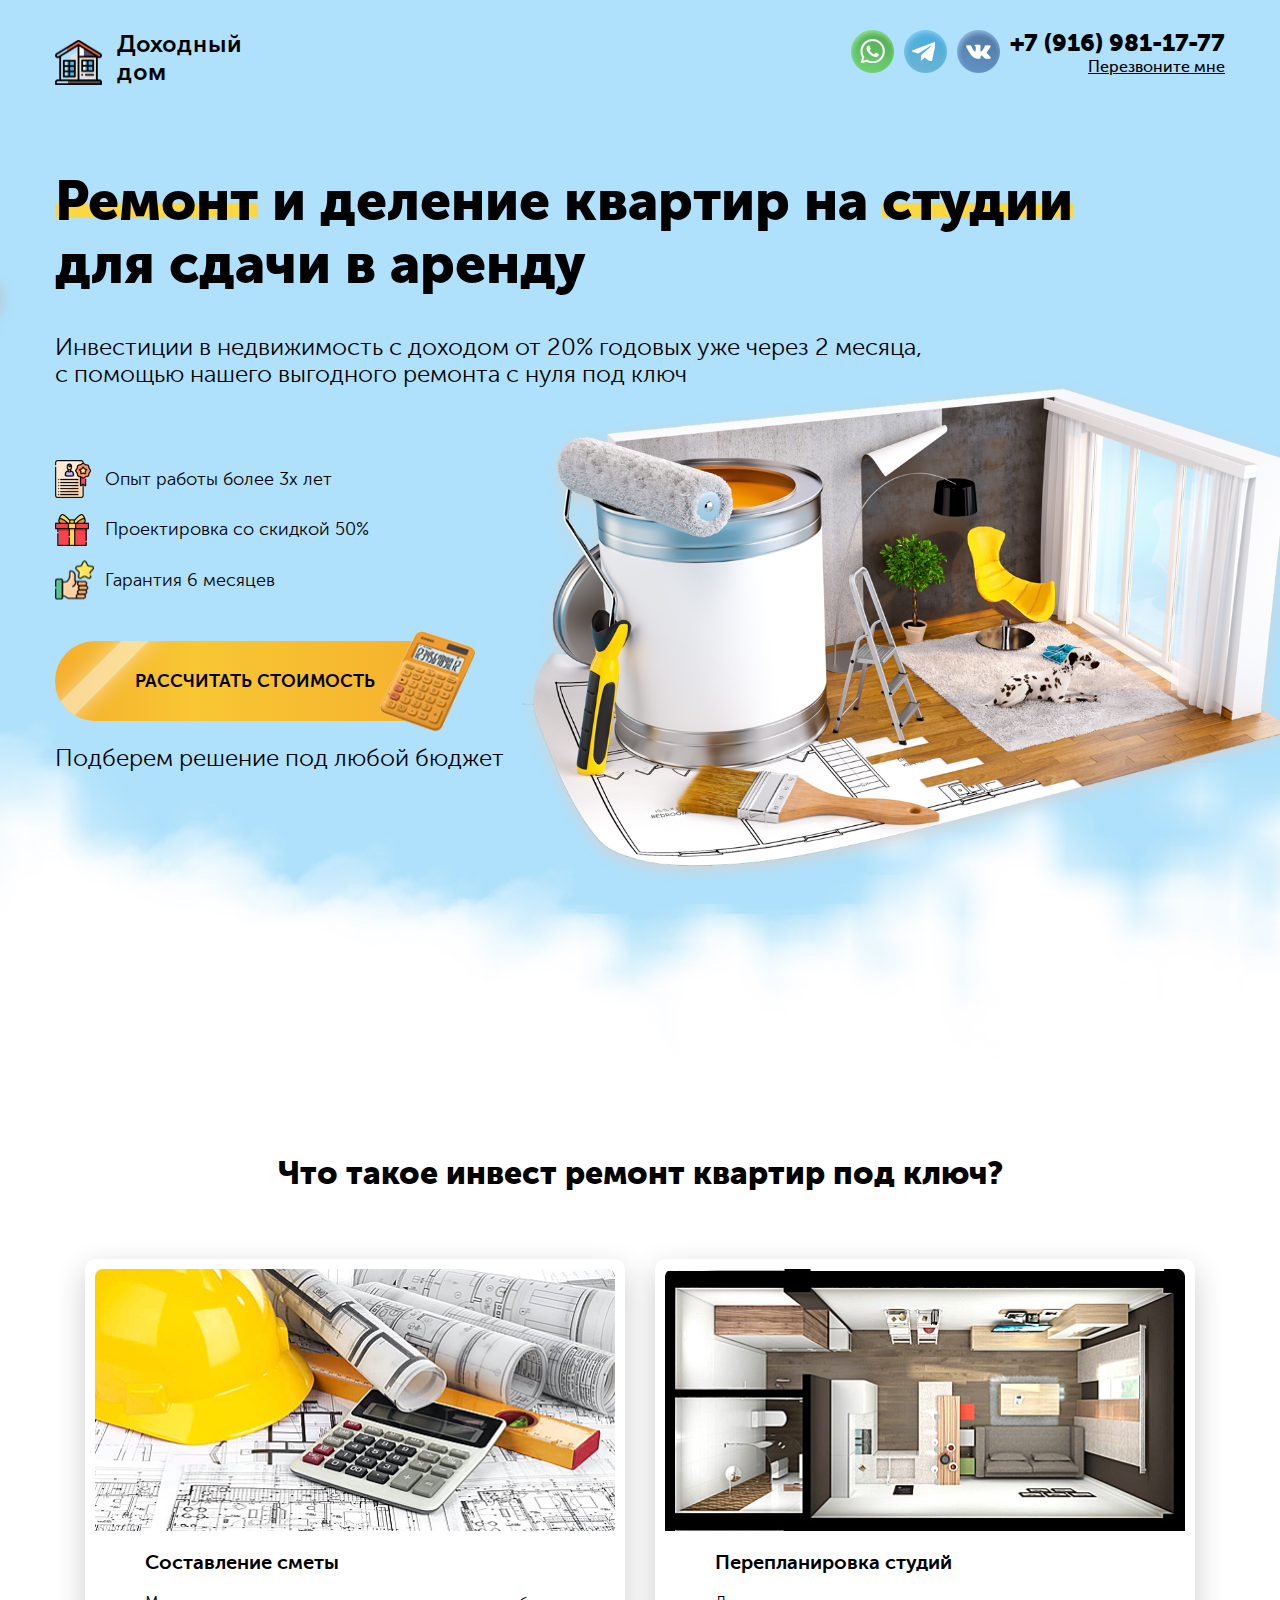
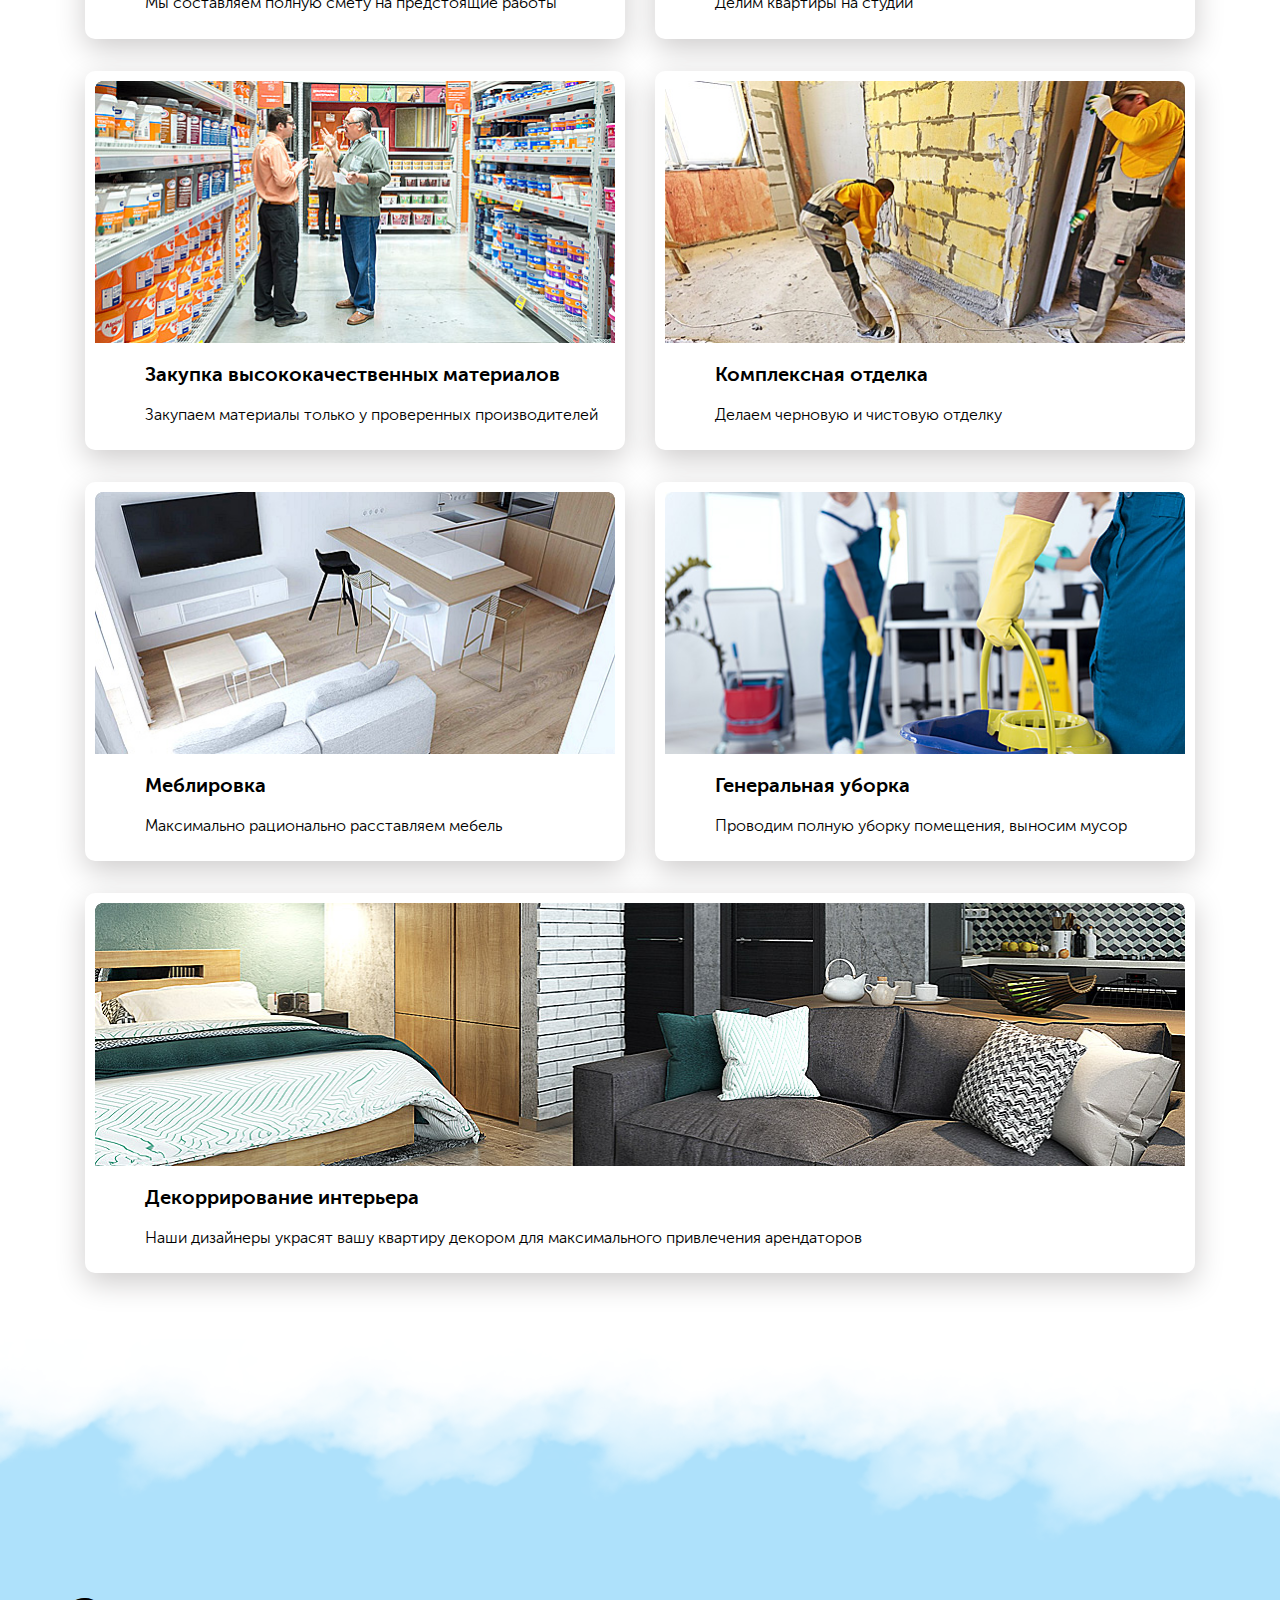
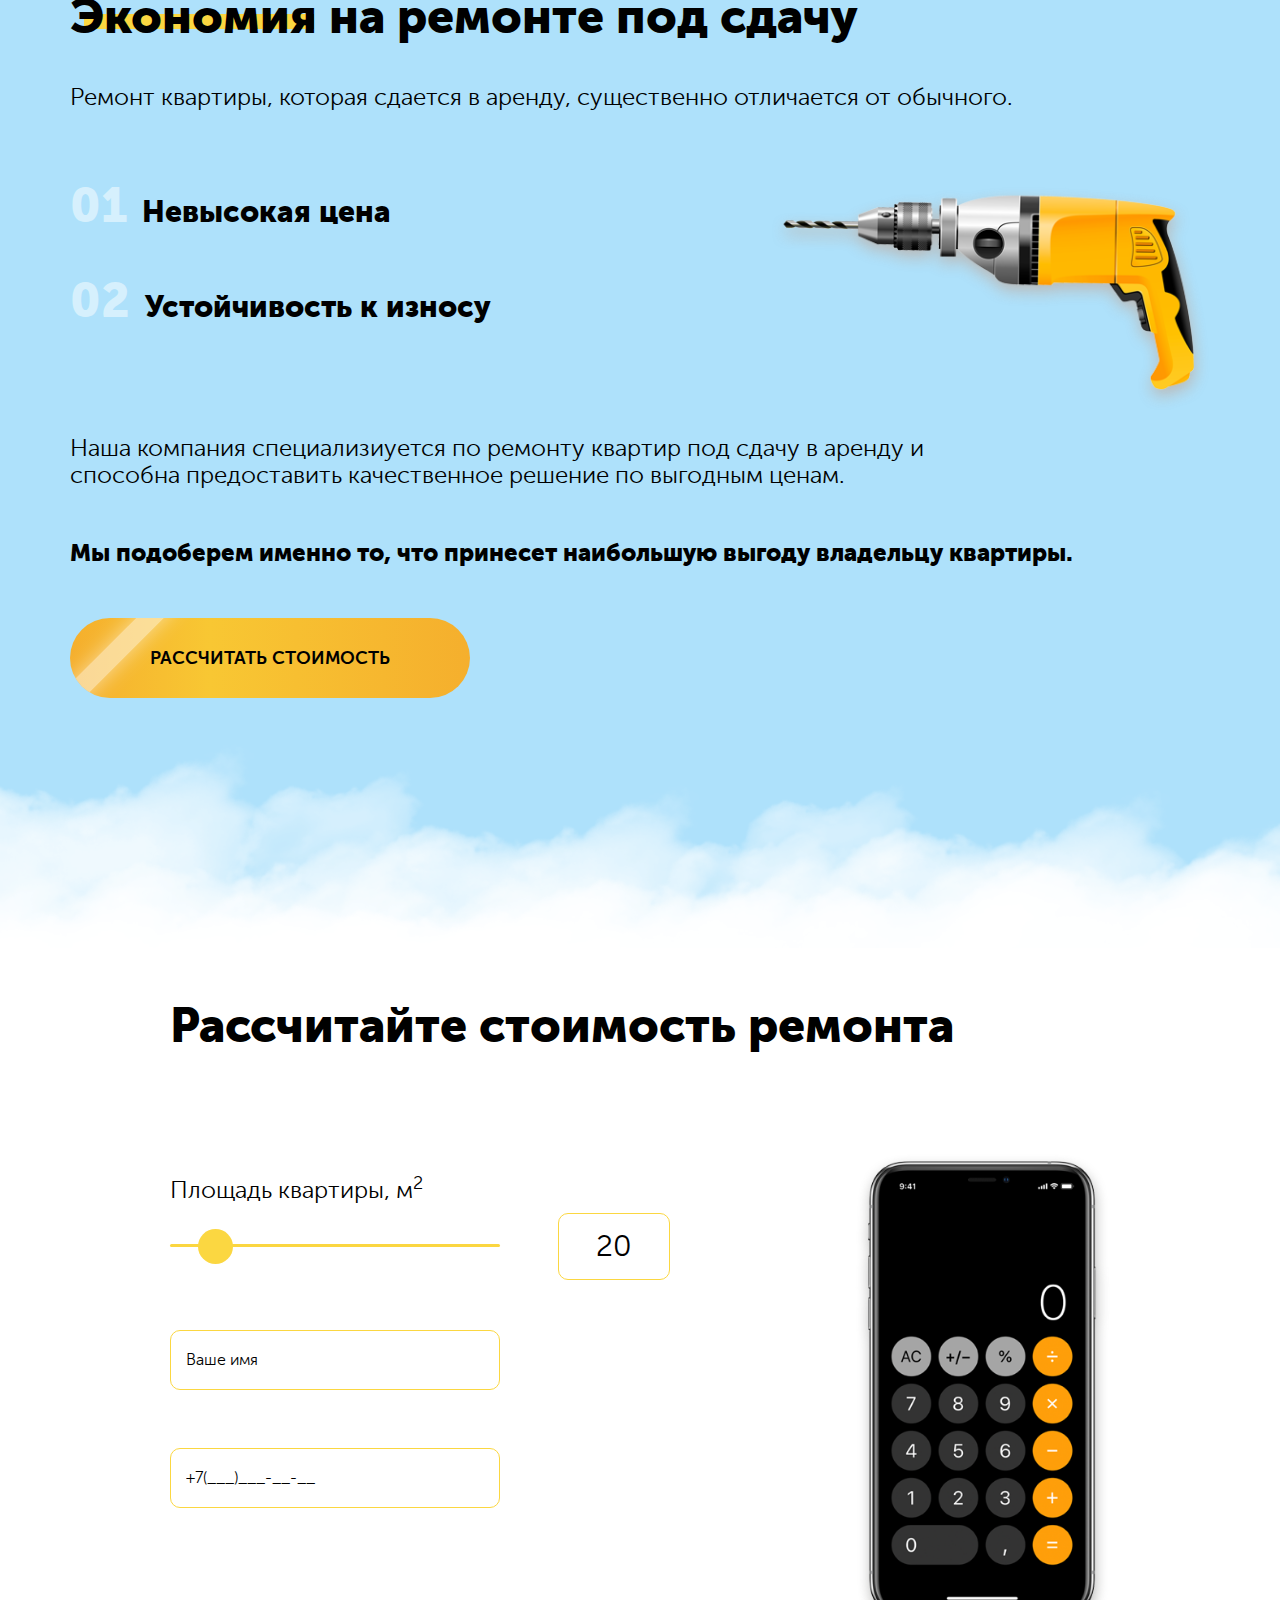
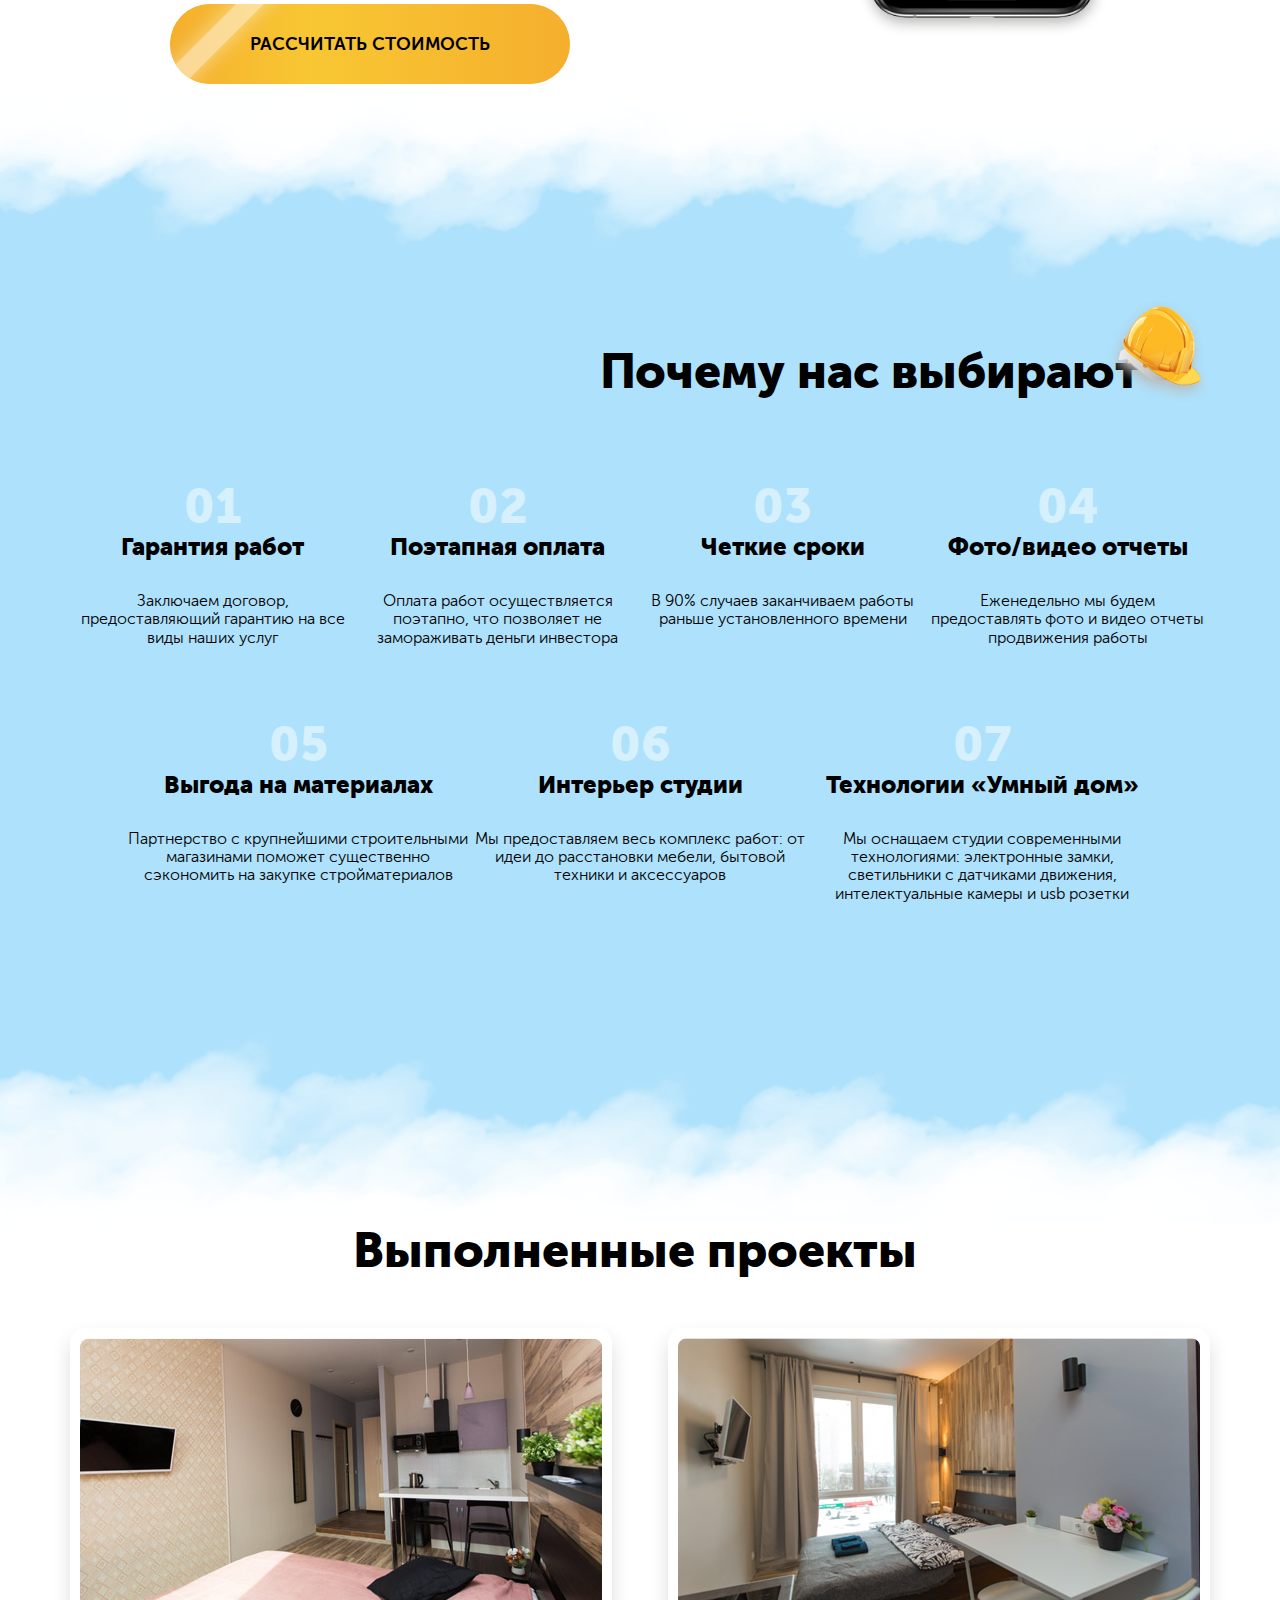
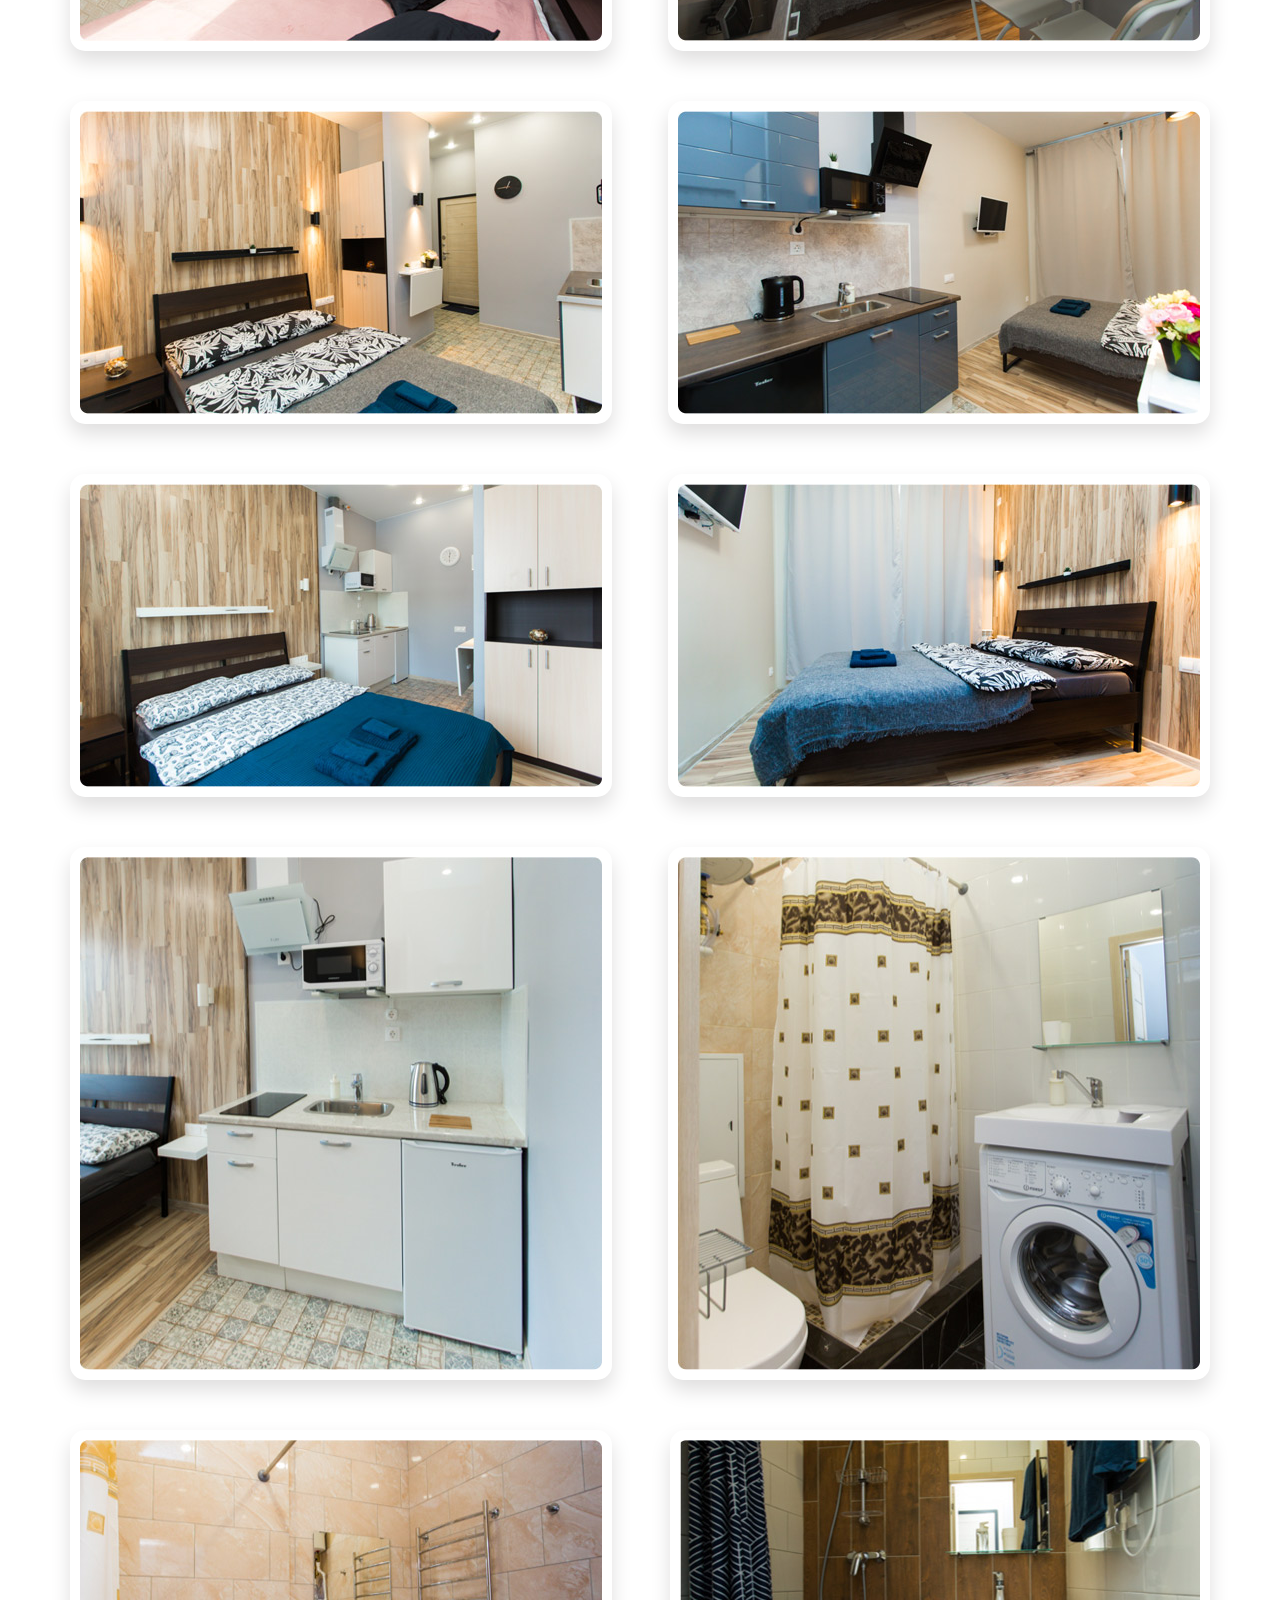
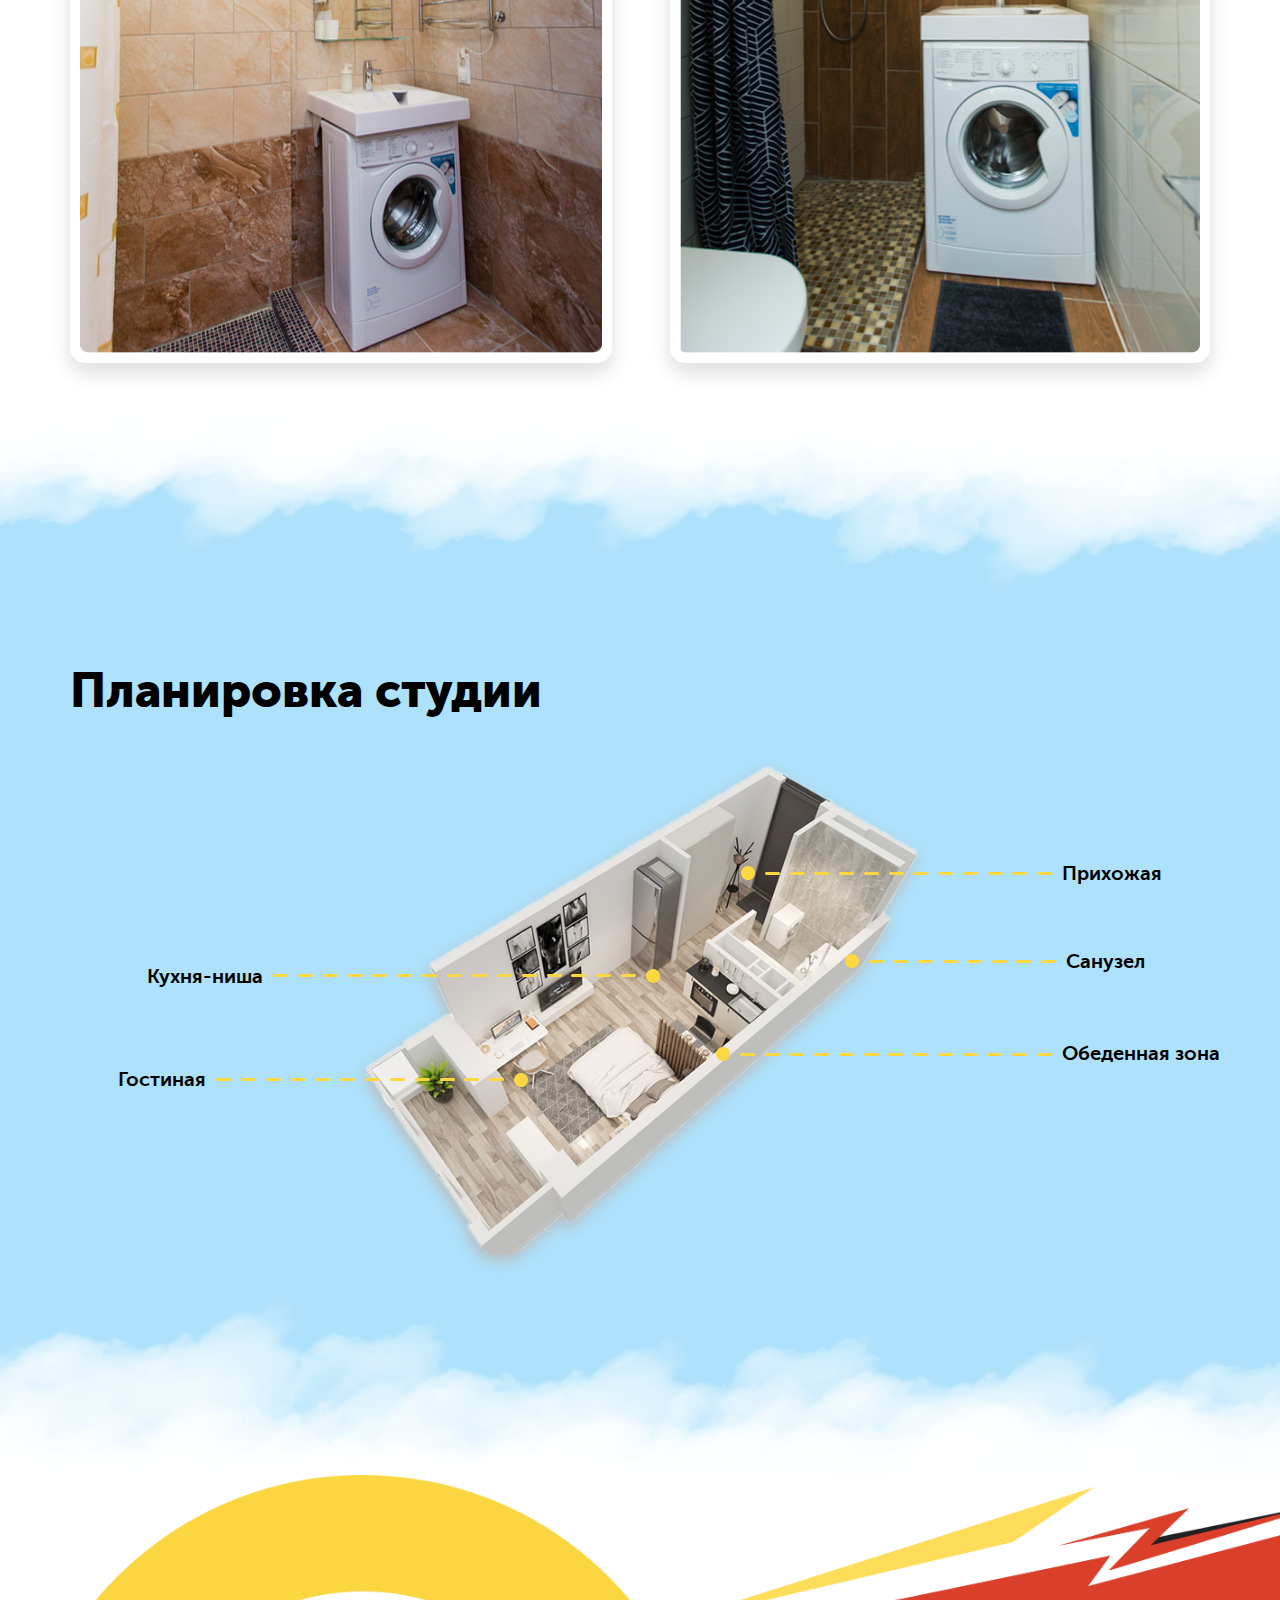
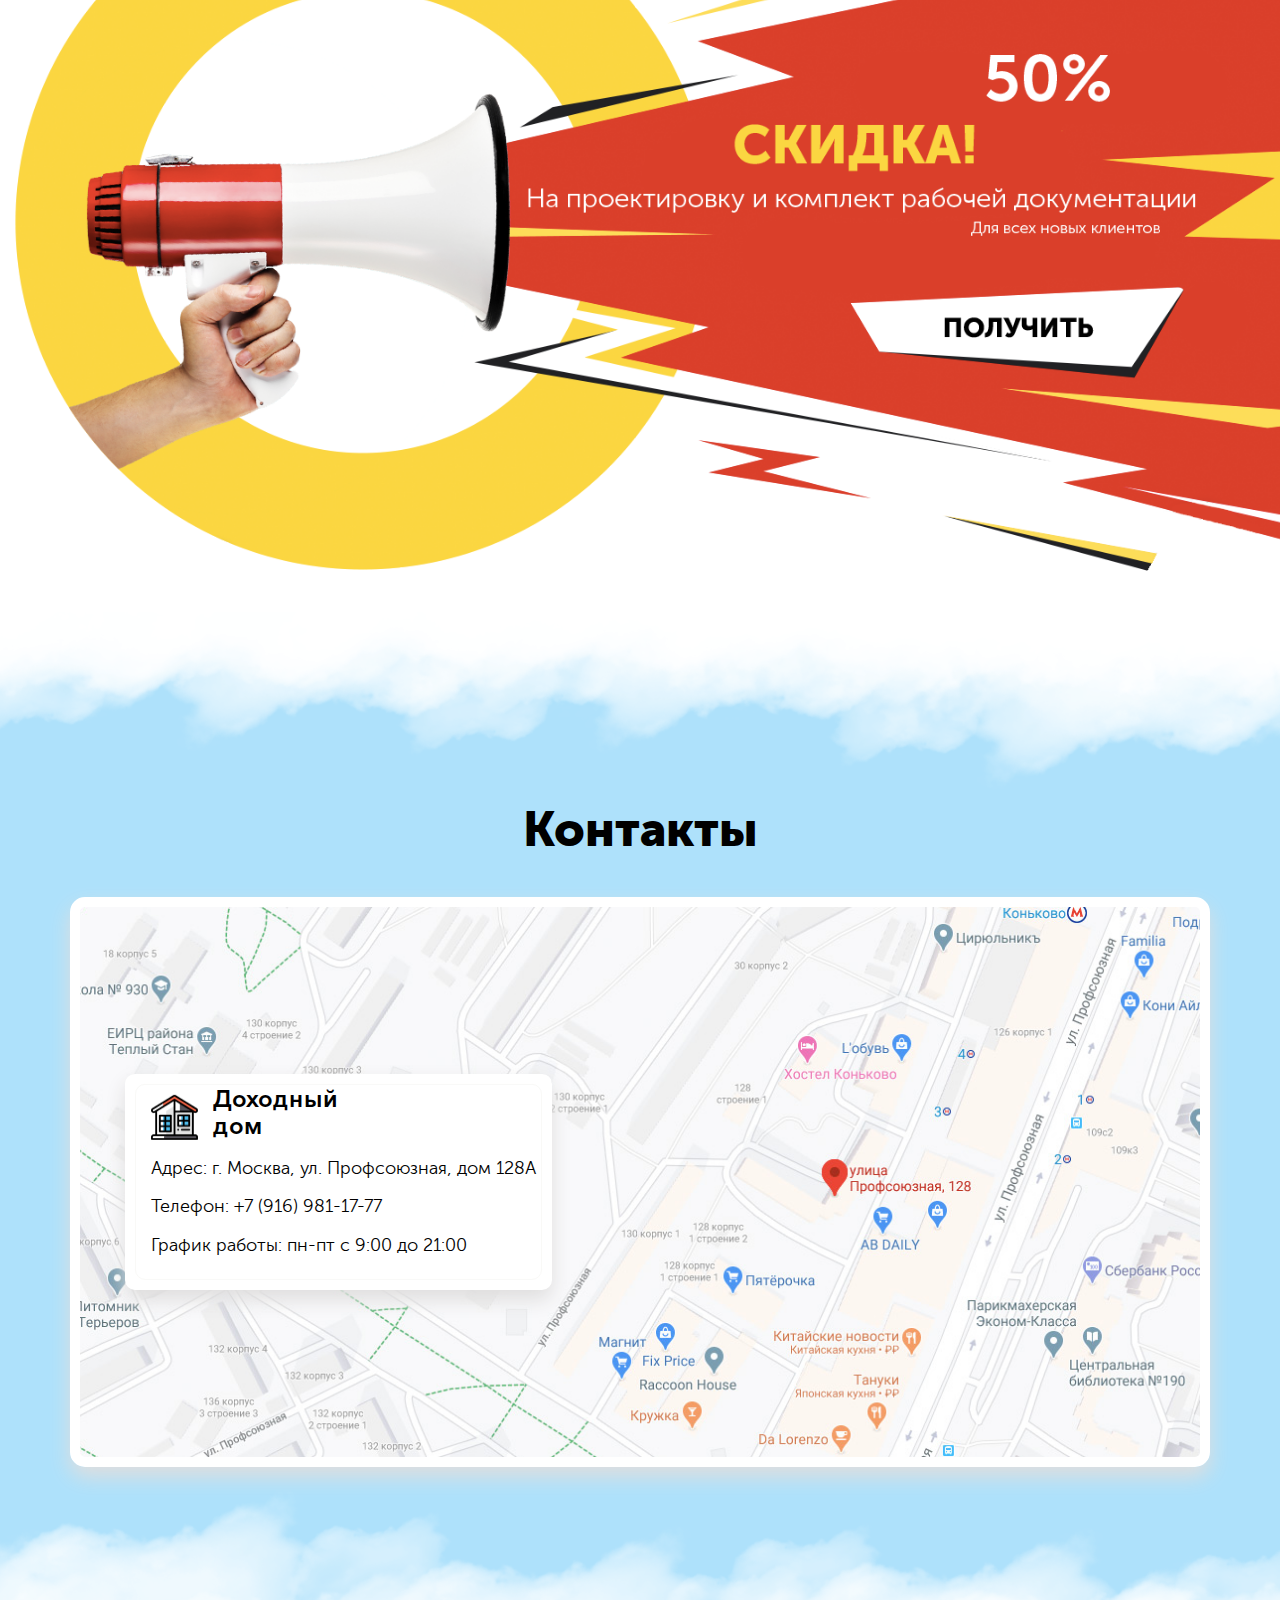
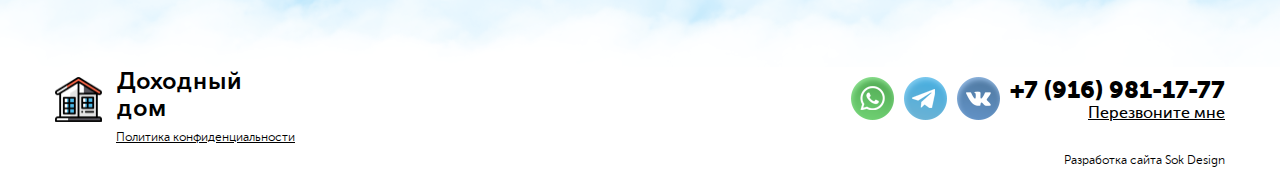
==== commit ad84dfd5: "Add files via upload" ====
--- a/index.html
+++ b/index.html
@@ -354,7 +354,7 @@
         </div>
       </div>
       <div class="development">
-        <a href="" class="development__text">Разработка сайта Sok Design</a>
+        <a href="https://vk.com/sok.design" class="development__text">Разработка сайта Sok Design</a>
       </div>
     </footer>
 
--- a/css/style.min.css
+++ b/css/style.min.css
@@ -1,3 +1,3 @@
 @font-face{font-family:'museosanscyrl-webfont';src:url(../fonts/museosanscyrl-webfont.woff) format('woff'),url(../fonts/museosanscyrl-webfont.woff2) format('woff2');font-weight:400;font-style:normal}@font-face{font-family:'museosanscyrl_300-webfont';src:url(../fonts/museosanscyrl_300-webfont.woff) format('woff'),url(../fonts/museosanscyrl_300-webfont.woff2) format('woff2');font-weight:400;font-style:normal}@font-face{font-family:'museosanscyrl_500-webfont';src:url(../fonts/museosanscyrl_500-webfont.woff) format('woff'),url(../fonts/museosanscyrl_500-webfont.woff2) format('woff2');font-weight:400;font-style:normal}@font-face{font-family:'museosanscyrl_700-webfont';src:url(../fonts/museosanscyrl_700-webfont.woff) format('woff'),url(../fonts/museosanscyrl_700-webfont.woff2) format('woff2');font-weight:400;font-style:normal}@font-face{font-family:'museosanscyrl_900-webfont';src:url(../fonts/museosanscyrl_900-webfont.woff) format('woff'),url(../fonts/museosanscyrl_900-webfont.woff2) format('woff2');font-weight:400;font-style:normal}@font-face{font-family:'avenirnextcyr-demi';src:url(../fonts/avenirnextcyr-demi.woff) format('woff'),url(../fonts/avenirnextcyr-demi.woff2) format('woff2');font-weight:400;font-style:normal}
 /*! normalize.css v8.0.1 | MIT License | github.com/necolas/normalize.css */
-@-webkit-keyframes slideme{0%{left:-30px;margin-left:0}30%,to{left:110%;margin-left:80px}}@keyframes slideme{0%{left:-30px;margin-left:0}30%,to{left:110%;margin-left:80px}}html{line-height:1.15;-webkit-text-size-adjust:100%}.mfp-figure figure,.why__item h3,.why__item p,body{margin:0}details,main{display:block}h1{font-size:2em;margin:.67em 0}hr{-webkit-box-sizing:content-box;box-sizing:content-box;height:0;overflow:visible}code,kbd,pre,samp{font-family:monospace,monospace;font-size:1em}a{background-color:transparent}abbr[title]{border-bottom:none;-webkit-text-decoration:underline dotted;text-decoration:underline dotted}b,strong{font-weight:bolder}small{font-size:80%}sub,sup{font-size:75%;line-height:0;position:relative;vertical-align:baseline}sub{bottom:-.25em}sup{top:-.5em}img{border-style:none}button,input,optgroup,select,textarea{font-family:inherit;font-size:100%;line-height:1.15;margin:0}button,input{overflow:visible}button,select{text-transform:none}[type=button],[type=reset],[type=submit],button{-webkit-appearance:button}[type=button]::-moz-focus-inner,[type=reset]::-moz-focus-inner,[type=submit]::-moz-focus-inner{border-style:none;padding:0}[type=button]:-moz-focusring,[type=reset]:-moz-focusring,[type=submit]:-moz-focusring,button:-moz-focusring{outline:1px dotted ButtonText}fieldset{padding:.35em .75em .625em}legend{color:inherit;display:table;max-width:100%;white-space:normal}progress{vertical-align:baseline}textarea{overflow:auto}[type=checkbox],[type=radio],legend{-webkit-box-sizing:border-box;box-sizing:border-box;padding:0}[type=number]::-webkit-inner-spin-button,[type=number]::-webkit-outer-spin-button{height:auto}[type=search]{-webkit-appearance:textfield;outline-offset:-2px}[type=search]::-webkit-search-decoration{-webkit-appearance:none}::-webkit-file-upload-button{-webkit-appearance:button;font:inherit}summary{display:list-item}[hidden],template{display:none}.btn{font-family:'Montserrat',sans-serif;font-style:normal;font-weight:500;line-height:normal;display:inline-block;-webkit-box-sizing:border-box;box-sizing:border-box;text-decoration:none;z-index:1;border:0;cursor:pointer;-webkit-transition:.3s ease;transition:.3s ease}.btn:active,.btn:focus,input[type=range]:focus{outline:0}.btn--call{text-align:center;height:20px;border-radius:0;color:#000;text-decoration:underline;font-size:16px;background:0 0;padding:0;font-family:'museosanscyrl_500-webfont',Helvetica,Arial,sans-serif}.btn--call:hover{color:#fcc50e}.btn--main,.main__btn2{position:relative;height:80px}.btn--main{display:block;text-align:center;max-width:400px;width:100%;line-height:80px;border-radius:50px;color:#000;font-size:18px;background:0 0;padding:0;background:-webkit-gradient(linear,left top,right top,from(#f5af2d),color-stop(35%,#f8c733),to(#f5af2d));background:linear-gradient(90deg,#f5af2d 0,#f8c733 35%,#f5af2d 100%);text-transform:uppercase;font-family:'museosanscyrl_700-webfont',Helvetica,Arial,sans-serif;overflow:hidden}.main__btn2{width:400px;z-index:1}.main__btn2::before{position:absolute;content:"";right:-20px;top:50%;-webkit-transform:translateY(-50%);transform:translateY(-50%);width:95px;height:100px;background-image:url(../img/calc-min.png);background-position:center;background-repeat:no-repeat;background-size:95px 100px;z-index:2}.btn--main:after{content:"";display:block;width:20px;height:200px;margin-left:60px;background:rgba(255,255,255,.5);-webkit-box-shadow:0 0 20px rgba(255,255,255,.5);box-shadow:0 0 20px rgba(255,255,255,.5);position:absolute;left:-40px;top:-50px;z-index:1;-webkit-transform:rotate(45deg);transform:rotate(45deg);-webkit-transition:all .1s;transition:all .1s;-webkit-animation-name:slideme;animation-name:slideme;-webkit-animation-duration:2s;animation-duration:2s;-webkit-animation-delay:.08s;animation-delay:.08s;-webkit-animation-timing-function:ease-in-out;animation-timing-function:ease-in-out;-webkit-animation-iteration-count:infinite;animation-iteration-count:infinite}.form{display:inline-block;position:relative;width:100%;background-color:#fff}.form__num,.form__num output{position:absolute;color:#000;font-size:30px}.form__num{display:block;right:0;top:-15px;pointer-events:none;max-width:110px;height:65px;width:100%;border:1px solid #fbd741;border-radius:10px;display:-webkit-box;display:-ms-flexbox;display:flex;-webkit-box-pack:center;-ms-flex-pack:center;justify-content:center;-webkit-box-align:center;-ms-flex-align:center;align-items:center;font-family:'museosanscyrl_300-webfont',Helvetica,Arial,sans-serif}.form__num output{top:50%;left:50%;margin:auto 0;-webkit-transform:translate(-50%,-50%);transform:translate(-50%,-50%)}input[type=range]{-webkit-appearance:none;border:0;max-width:330px;width:100%;height:35px;margin:0;background-color:transparent;padding:0}input[type=range]::-webkit-slider-runnable-track{max-width:100%;height:3px;border:0;border-radius:20px;background-color:#fbd640}input[type=range]::-webkit-slider-thumb{-webkit-appearance:none;-webkit-box-sizing:content-box;box-sizing:content-box;border:0;height:35px;width:35px;border-radius:50%;background-color:#fbd741;margin-top:-15px}input[type=range]::-moz-range-track{max-width:100%;height:3px;border:0;background-color:#fbd640;border-radius:5px}input[type=range]::-moz-range-progress{border-radius:5px;height:3px;background-color:#fcde63}input[type=range]::-moz-range-thumb{-webkit-appearance:none;border:0;height:35px;width:35px;border-radius:50%;background-color:#fbd741;margin-top:-15px}input[type=range]::-ms-track{-webkit-appearance:none;border:0;height:3px;width:300px;background-color:#fbd640;margin-top:0;color:transparent;box-sizing:content-box}input[type=range]::-ms-thumb{border:0;padding:0;height:35px;width:35px;margin-top:0;border-radius:50%;background:#fbd741}input[type=range]::-ms-fill-lower{background-color:#fcdb59}.form__row{margin:0 auto;display:-webkit-box;display:-ms-flexbox;display:flex;-webkit-box-orient:vertical;-webkit-box-direction:normal;-ms-flex-direction:column;flex-direction:column;-webkit-box-align:start;-ms-flex-align:start;align-items:flex-start;-webkit-box-pack:start;-ms-flex-pack:start;justify-content:flex-start;width:100%;padding-top:50px}.form__input,.form__input-wrap{-webkit-box-sizing:border-box;box-sizing:border-box;width:100%}.form__input-wrap{position:relative;border-radius:0;border:0;text-align:left;max-width:330px;margin-bottom:26px}.form__input{font-size:16px;line-height:60px;display:block;height:60px;padding:0 0 0 15px;border-radius:10px;border:1px solid #fbd741;-webkit-transition:.3s ease;transition:.3s ease;font-family:'museosanscyrl_300-webfont',Helvetica,Arial,sans-serif}.form__input::-webkit-input-placeholder{color:#000}.form__input::-moz-placeholder{color:#000}.form__input:-ms-input-placeholder,.form__input::-ms-input-placeholder{color:#000}.form__input::placeholder{color:#000}.form__input:hover{border-color:#ebbe05}.form__input:focus{outline:0}.form__btn{margin-top:50px}.form__btn input{display:block}.popap__title,.popup--politic .title{font-family:'museosanscyrl_900-webfont',Helvetica,Arial,sans-serif}.popap__subtitle,.popap__title{padding:0;font-size:30px;margin:0 0 20px;text-align:center}.popap__subtitle{font-size:18px}.popup--politic .title{color:#000}.popap__subtitle,.popup--politic .sub_title,form input{font-family:'museosanscyrl_300-webfont',Helvetica,Arial,sans-serif}.popup--politic .sub_title{font-size:18px;color:#000}.popup--success .title{text-align:center;font-family:"Muller ExtraBold DEMO";font-size:24px}.popup--success .sub_title{text-align:center;margin:10px 0 0;font-size:14px}.popup--politic{max-width:600px;height:auto;overflow-y:scroll}.popup--politic .title{text-align:center;font-size:24px}.popup--politic .sub_title,form .btn_block{text-align:center}.popup--form #username{margin:0 0 20px}form input{outline:0;border:1px solid #fbd741;border-radius:10px;width:100%;-webkit-box-sizing:border-box;box-sizing:border-box;padding:18px 20px;font-size:16px}form .btn_block{margin:30px auto 0}form .btn_block .btn{margin:0 auto;border:0;cursor:pointer}.main img,form label{display:block;width:100%}form label{font-size:12px;text-align:center;margin:12px 0 0}form label span{display:inline-block;padding:0 0 0 24px;position:relative}.popup{background:#fff;border-radius:8px;padding:30px;text-align:left;position:relative;margin:0 auto}.form__text{font-size:16px;font-family:'museosanscyrl_300-webfont',Helvetica,Arial,sans-serif}.form__text a{color:#000}.popup--success{max-width:300px}.main,.popup--form{-webkit-box-sizing:border-box;box-sizing:border-box}.popup--form{max-width:500px;padding:30px 60px}.main{width:100%;height:100%;background-color:#fff;background-image:url(../img/bg1.jpg);background-size:100% contain;background-repeat:no-repeat;background-position:top center;position:relative;padding-bottom:350px;overflow:hidden}.main__img{margin-top:auto;position:absolute;top:33%;right:0;max-width:60%}.main img{height:auto}.main__wrapper::before{position:absolute;content:"";left:-250px;top:50%;-webkit-transform:translateY(-50%);transform:translateY(-50%);width:226px;height:405px;background-image:url(../img/bg-img2.png);background-position:center;background-repeat:no-repeat;background-size:contain;z-index:1}.main__wrapper{-webkit-box-sizing:border-box;box-sizing:border-box;margin:0 auto;max-width:1200px;width:100%;padding-left:15px;padding-right:15px;position:relative}.main__header,.main__logo{display:-webkit-box;display:-ms-flexbox;display:flex}.main__header{-webkit-box-sizing:border-box;box-sizing:border-box;margin:0 auto;max-width:1200px;width:100%;padding-left:15px;padding-right:15px;-webkit-box-pack:justify;-ms-flex-pack:justify;justify-content:space-between;-webkit-box-align:start;-ms-flex-align:start;align-items:flex-start;padding-top:30px}.main__logo{max-width:240px;-webkit-box-align:end;-ms-flex-align:end;align-items:flex-end;text-decoration:none}.main__logo span{color:#000;font-size:24px;padding-left:15px;font-family:'avenirnextcyr-demi',Helvetica,Arial,sans-serif}.main__logo img{display:block;width:48px;height:45px}.main__social{margin-left:auto;margin-right:10px}.main__phone{display:-webkit-box;display:-ms-flexbox;display:flex;-webkit-box-orient:vertical;-webkit-box-direction:normal;-ms-flex-direction:column;flex-direction:column;-webkit-box-align:end;-ms-flex-align:end;align-items:flex-end;text-align:right}.main__tel{text-decoration:none;font-size:24px;color:#000;font-family:'museosanscyrl_900-webfont',Helvetica,Arial,sans-serif}.main__tel img{display:none}.main__btn{margin-top:10px}.main__title{margin-top:85px;font-size:55px;color:#000;font-family:'museosanscyrl_900-webfont',Helvetica,Arial,sans-serif}.main__title--decor1,.main__title--decor2{position:relative;z-index:1}.main__title--decor1::before,.main__title--decor2::before{position:absolute;content:"";width:100%;height:15px;background-color:#fbd741;bottom:15px;z-index:-1}.main__subtitle{font-size:24px;color:#000;font-family:'museosanscyrl_300-webfont',Helvetica,Arial,sans-serif}.main__items{padding:0;margin:80px 0 50px}.main__descr,.main__item{color:#000;font-family:'museosanscyrl_300-webfont',Helvetica,Arial,sans-serif}.main__item{margin-bottom:30px;list-style:none;font-size:18px;position:relative;padding-left:50px}.main__item::before{position:absolute;content:"";left:0;top:50%;-webkit-transform:translateY(-50%);transform:translateY(-50%)}.main__item--1::before,.main__item--2::before,.main__item--3::before{width:36px;height:38px;background-image:url(../img/icon1.png);background-position:center;background-repeat:no-repeat;background-size:36px 38px}.main__item--2::before,.main__item--3::before{width:34px;height:32px;background-image:url(../img/icon2.png);background-size:34px 32px}.main__item--3::before{width:39px;height:39px;background-image:url(../img/icon3.png);background-size:39px 39px}.main__descr{font-size:24px}.main__img--mob{display:none}.social{display:-webkit-box;display:-ms-flexbox;display:flex}.social__link{-webkit-box-sizing:border-box;box-sizing:border-box;display:block;width:43px;height:43px;position:relative}.social__link:not(:last-child){margin-right:10px}.menu__icon span,.social__link img{display:block;position:absolute;width:100%}.menu{margin-right:20px;margin-left:20px;max-width:1170px;width:100%}.menu__icon{-webkit-box-sizing:border-box;box-sizing:border-box;margin:3px 0;display:none;width:50px;height:35px;position:relative;cursor:pointer}.menu__icon span{height:4px;background:#fff;border-radius:0;opacity:1;left:0;-webkit-transform:rotate(0deg);transform:rotate(0deg);-webkit-transition:.2s ease-in-out;transition:.2s ease-in-out}.menu__icon span:first-child{width:100%}.menu__icon span:nth-child(2),.menu__icon span:nth-child(3),.menu__icon span:nth-child(4){width:100%}.menu__icon span:nth-child(1){top:0}.menu__icon span:nth-child(2),.menu__icon span:nth-child(3){top:12px}.menu__icon span:nth-child(4){top:24px}.menu__links,.menu__links-container{width:100%;display:-webkit-box;display:-ms-flexbox;display:flex;-ms-flex-wrap:wrap;flex-wrap:wrap;-webkit-box-pack:center;-ms-flex-pack:center;justify-content:center;-webkit-box-align:center;-ms-flex-align:center;align-items:center}.menu__links{list-style-type:none;max-width:1170px;margin:0 auto;border-radius:20px;background-color:#fff;padding:15px 0}.menu__links-container{max-width:800px;-webkit-transform:translateY(0);transform:translateY(0)}.menu__links-item{position:relative}.menu__links a,.menu__links--footer a{display:inline-block;color:#545454;font-size:18px;line-height:30px;padding:0 10px;text-decoration:none;-webkit-transition:.25s ease;transition:.25s ease}.menu__links a:hover{text-decoration:none;color:#b41484}.menu.menu_state_open .menu__icon span:nth-child(1){top:18px;width:0%;left:50%}.menu.menu_state_open .menu__icon span:nth-child(2){-webkit-transform:rotate(45deg);transform:rotate(45deg)}.menu.menu_state_open .menu__icon span:nth-child(3){-webkit-transform:rotate(-45deg);transform:rotate(-45deg)}.menu.menu_state_open .menu__icon span:nth-child(4){top:18px;width:0%;left:50%}.menu.menu_state_open .menu__links{-webkit-transform:translateY(0);transform:translateY(0)}.description{min-height:100vh;background-color:#fff;padding-top:10px;padding-bottom:50px}.description,.description__item,.description__items{-webkit-box-sizing:border-box;box-sizing:border-box;width:100%}.description__items{margin:0 auto;max-width:1170px;padding-left:15px;padding-right:15px;display:-webkit-box;display:-ms-flexbox;display:flex;-webkit-box-pack:justify;-ms-flex-pack:justify;justify-content:space-between;-ms-flex-wrap:wrap;flex-wrap:wrap}.description__item{max-width:calc(50% - 30px);margin-left:15px;margin-right:15px;padding:10px;background-color:#fff;border-radius:10px;-webkit-box-shadow:0 10px 30px 0 #cfcdcd;box-shadow:0 10px 30px 0 #cfcdcd}.description__item figcaption{margin:0;padding:0 0 0 50px}.description__item--big{max-width:calc(100% - 30px);width:100%}.description__item img{display:block;width:100%;margin:0}.description__title{-webkit-box-sizing:border-box;box-sizing:border-box;max-width:1170px;width:100%;padding-left:15px;padding-right:15px;margin:0 auto 50px;font-family:'museosanscyrl_900-webfont',Helvetica,Arial,sans-serif;font-size:32px;text-align:center}.description__item-title{font-family:'museosanscyrl_700-webfont',Helvetica,Arial,sans-serif;font-size:20px;text-align:left}.description__item-subtitle{font-family:'museosanscyrl_300-webfont',Helvetica,Arial,sans-serif;font-size:16px;text-align:left}.advantage,.advantage__wrapper{-webkit-box-sizing:border-box;box-sizing:border-box;width:100%}.advantage{height:100%;position:relative;background-image:url(../img/cloud-bg.png);background-size:cover;background-repeat:no-repeat;background-position:center;padding-top:250px;padding-bottom:250px}.advantage__wrapper{margin:0 auto;max-width:1170px;padding-left:15px;padding-right:15px}.advantage__title{margin-top:0;font-size:48px;color:#000;font-family:'museosanscyrl_900-webfont',Helvetica,Arial,sans-serif}.advantage__title--decor{position:relative;z-index:1}.advantage__title--decor::before{position:absolute;content:"";width:93%;height:15px;background-color:#fbd741;right:3px;bottom:15px;z-index:-1}.advantage__subtitle{font-size:24px;color:#000;font-family:'museosanscyrl_300-webfont',Helvetica,Arial,sans-serif}.advantage__items{margin:0;padding:0;position:relative}.advantage__items--wrap{display:-webkit-box;display:-ms-flexbox;display:flex;-webkit-box-pack:justify;-ms-flex-pack:justify;justify-content:space-between;-webkit-box-align:center;-ms-flex-align:center;align-items:center}.advantage__img{padding-top:50px;max-width:440px;width:100%}.advantage__img img,.calculator__right img,.projects__item img,.sale__wrapper img{display:block;width:100%;height:auto}.advantage__item{padding:0;list-style:none;margin:0 0 40px;font-size:30px;color:#000;font-family:'museosanscyrl_900-webfont',Helvetica,Arial,sans-serif}.advantage__item span{font-size:48px;padding-right:15px;color:#d6f0fd}.advantage__text1,.advantage__text2{margin-bottom:50px;font-size:24px;color:#000;font-family:'museosanscyrl_300-webfont',Helvetica,Arial,sans-serif}.advantage__item span,.advantage__text2{font-family:'museosanscyrl_900-webfont',Helvetica,Arial,sans-serif}.calculator,.calculator__title,.calculator__wrapper{-webkit-box-sizing:border-box;box-sizing:border-box;width:100%}.calculator{height:100%;background-color:#fff;padding-bottom:10px}.calculator__title,.calculator__wrapper{max-width:970px;padding-left:15px;padding-right:15px}.calculator__wrapper{margin:0 auto;display:-webkit-box;display:-ms-flexbox;display:flex;-webkit-box-pack:justify;-ms-flex-pack:justify;justify-content:space-between;-webkit-box-align:start;-ms-flex-align:start;align-items:flex-start}.calculator__title{margin:50px auto 100px;font-size:48px;color:#000;font-family:'museosanscyrl_900-webfont',Helvetica,Arial,sans-serif}.calculator__left{max-width:60%;width:100%}.calculator__right{max-width:255px;width:100%}.calculator__form{max-width:500px;width:100%}.calculator__text{font-size:24px;color:#000;font-family:'museosanscyrl_300-webfont',Helvetica,Arial,sans-serif}.why,.why__main-title::after{background-position:center;background-repeat:no-repeat}.why,.why__wrapper{-webkit-box-sizing:border-box;box-sizing:border-box;width:100%}.why{height:100%;background-color:#fff;background-image:url(../img/cloud-bg.png);background-size:cover;padding-top:250px;padding-bottom:250px}.why__wrapper{margin:0 auto;max-width:1170px;padding-left:15px;padding-right:15px}.why__main-title{margin:0 0 80px;text-align:right;font-size:48px;position:relative;padding-right:70px;color:#000;font-family:'museosanscyrl_900-webfont',Helvetica,Arial,sans-serif}.why__main-title::after{position:absolute;top:-45px;right:0;content:"";width:104px;height:104px;background-image:url(../img/hat.png);background-size:104px 104px}.why__item,.why__items{display:-webkit-box;display:-ms-flexbox;display:flex;-webkit-box-pack:center;-ms-flex-pack:center;justify-content:center}.why__items{-ms-flex-wrap:wrap;flex-wrap:wrap;-webkit-box-align:start;-ms-flex-align:start;align-items:flex-start}.why__item{width:25%;margin-bottom:70px;-webkit-box-orient:vertical;-webkit-box-direction:normal;-ms-flex-direction:column;flex-direction:column;-webkit-box-align:center;-ms-flex-align:center;align-items:center;text-align:center}.why__item--big{width:30%}.why__num,.why__title{font-family:'museosanscyrl_900-webfont',Helvetica,Arial,sans-serif}.why__num{font-size:48px;color:#d6f0fd;margin-bottom:20px}.why__title{font-size:24px;padding-bottom:30px}.contacts__address--wrapper a,.contacts__address--wrapper p,.why__descr{font-size:16px;font-family:'museosanscyrl_300-webfont',Helvetica,Arial,sans-serif}.projects,.projects__wrapper{-webkit-box-sizing:border-box;box-sizing:border-box;width:100%}.projects{height:100%;background-color:#fff}.projects__wrapper{margin:0 auto;max-width:1170px;padding-left:15px;padding-right:15px}.projects__title{margin:0 0 50px;text-align:center;font-size:48px;position:relative;padding-right:10px;color:#000;font-family:'museosanscyrl_900-webfont',Helvetica,Arial,sans-serif}.projects__items{display:-webkit-box;display:-ms-flexbox;display:flex;-ms-flex-wrap:wrap;flex-wrap:wrap;-webkit-box-pack:justify;-ms-flex-pack:justify;justify-content:space-between}.projects__item{max-width:50%;border-radius:15px;background-color:#fff;padding:10px;-webkit-box-shadow:0 10px 20px 0 #dfdede;box-shadow:0 10px 20px 0 #dfdede;margin-bottom:50px}.plan,.plan__wrapper{-webkit-box-sizing:border-box;box-sizing:border-box;width:100%}.plan{height:100%;background-color:#fff;background-image:url(../img/cloud-bg.png);background-size:cover;background-repeat:no-repeat;background-position:center;padding-top:250px;padding-bottom:200px}.plan__wrapper{margin:0 auto;max-width:1170px;padding-left:15px;padding-right:15px;display:-webkit-box;display:-ms-flexbox;display:flex;-webkit-box-orient:vertical;-webkit-box-direction:normal;-ms-flex-direction:column;flex-direction:column}.plan__title{margin:0 0 40px;text-align:left;font-size:48px;position:relative;padding-right:10px;color:#000;font-family:'museosanscyrl_900-webfont',Helvetica,Arial,sans-serif}.plan__img{margin:auto;position:relative}.plan__num{display:-webkit-box;display:-ms-flexbox;display:flex;-webkit-box-pack:center;-ms-flex-pack:center;justify-content:center;-webkit-box-align:center;-ms-flex-align:center;align-items:center;position:absolute;white-space:nowrap;font-size:20px;color:#000;font-family:'museosanscyrl_700-webfont',Helvetica,Arial,sans-serif}.plan__1{top:40%;left:-35%}.plan__2{top:60%;left:-40%}.plan__3{top:20%;right:-40%}.plan__4{top:37%;right:-37%}.plan__5{top:55%;right:-50%}.plan__img--main{display:block;max-width:580px;width:100%;height:auto}.plan__mob{display:none}.sale{width:100%;background-color:#fff;-webkit-box-sizing:border-box;box-sizing:border-box}.sale__wrapper{margin:0 auto;max-width:1920px;position:relative}.contacts,.contacts__wrapper,.sale__wrapper{-webkit-box-sizing:border-box;box-sizing:border-box}.contacts{width:100%;background-color:#fff;background-image:url(../img/cloud-bg.png);background-size:cover;background-repeat:no-repeat;background-position:center;padding-top:150px;padding-bottom:200px}.contacts__wrapper{margin:0 auto;max-width:1170px;padding-left:15px;padding-right:15px;position:relative}.contacts__title{text-align:center;font-size:48px;color:#000;font-family:'museosanscyrl_900-webfont',Helvetica,Arial,sans-serif}.contacts__address,.contacts__map{-webkit-box-shadow:0 10px 20px 0 #dfdede;box-shadow:0 10px 20px 0 #dfdede;padding:10px}.contacts__map{-webkit-box-sizing:border-box;box-sizing:border-box;background-image:url(../img/map.jpg);background-size:cover;background-repeat:no-repeat;background-position:center;border:10px solid #fff;margin:0 auto;max-width:1140px;width:100%;height:570px;border-radius:15px;position:relative}.contacts__address{border-radius:10px;position:absolute;max-width:430px;background-color:#fff;top:50%;-webkit-transform:translateY(-50%);transform:translateY(-50%);left:45px}.contacts__address--wrapper{border-radius:10px;border:1px solid #f9f9f7;padding:0 5px 5px 15px}.contacts__address--wrapper a,.contacts__address--wrapper p{text-decoration:none;font-size:18px;color:#000}.contacts__map iframe{border-radius:15px;margin:0;padding:0;position:absolute;top:0;left:0}.contacts__map-mob,.mfp-align-top .mfp-container:before{display:none}.footer,.footer__wrapper{-webkit-box-sizing:border-box;box-sizing:border-box}.footer{width:100%;background-color:#fff}.footer__wrapper{margin:0 auto;max-width:1200px;padding-left:15px;padding-right:15px;position:relative;display:-webkit-box;display:-ms-flexbox;display:flex;-webkit-box-align:start;-ms-flex-align:start;align-items:flex-start;-webkit-box-pack:justify;-ms-flex-pack:justify;justify-content:space-between}.footer__privacy{text-align:right;padding-top:5px;padding-bottom:5px}.footer__privacy a{color:#000;font-size:12px;font-family:'museosanscyrl_300-webfont',Helvetica,Arial,sans-serif}.footer__col2{display:-webkit-box;display:-ms-flexbox;display:flex;padding-top:10px}.development{-webkit-box-sizing:border-box;box-sizing:border-box;max-width:1200px;width:100%;padding-left:15px;padding-right:15px;margin:0 auto;text-align:right;padding-bottom:20px}.development__text{text-decoration:none;color:#000;font-size:12px;font-family:'museosanscyrl_300-webfont',Helvetica,Arial,sans-serif}.mfp-bg{z-index:1042;overflow:hidden;position:fixed;background:#0b0b0b;opacity:.8}.mfp-bg,.mfp-container,.mfp-wrap{width:100%;height:100%;left:0;top:0}.mfp-wrap{z-index:1043;position:fixed;outline:0!important;-webkit-backface-visibility:hidden}.mfp-container{text-align:center;position:absolute;padding:0 8px;-webkit-box-sizing:border-box;box-sizing:border-box}.mfp-container:before,.mfp-content{display:inline-block;vertical-align:middle}.mfp-container:before{content:'';height:100%}.mfp-content{position:relative;margin:0 auto;text-align:left;z-index:1045}.mfp-ajax-holder .mfp-content,.mfp-inline-holder .mfp-content{width:100%;cursor:auto}.mfp-ajax-cur{cursor:progress}.mfp-zoom-out-cur,.mfp-zoom-out-cur .mfp-image-holder .mfp-close{cursor:-webkit-zoom-out;cursor:zoom-out}.mfp-zoom{cursor:pointer;cursor:-webkit-zoom-in;cursor:zoom-in}.mfp-auto-cursor .mfp-content{cursor:auto}.mfp-arrow,.mfp-close,.mfp-counter,.mfp-preloader{-webkit-user-select:none;-moz-user-select:none;-ms-user-select:none;user-select:none}.mfp-loading.mfp-figure,.mfp-s-error .mfp-content,.mfp-s-ready .mfp-preloader{display:none}.mfp-hide{display:none!important}.mfp-preloader{color:#ccc;position:absolute;top:50%;width:auto;text-align:center;margin-top:-.8em;left:8px;right:8px;z-index:1044}.mfp-preloader a{color:#ccc}.mfp-preloader a:hover{color:#fff}button.mfp-arrow,button.mfp-close{overflow:visible;cursor:pointer;background:0 0;border:0;-webkit-appearance:none;display:block;outline:0;padding:0;z-index:1046;-webkit-box-shadow:none;box-shadow:none;-ms-touch-action:manipulation;touch-action:manipulation}button::-moz-focus-inner{padding:0;border:0}.mfp-close{width:44px;height:44px;line-height:44px;position:absolute;right:0;top:0;text-decoration:none;text-align:center;opacity:.65;padding:0 0 18px 10px;color:#fff;font-style:normal;font-size:28px;font-family:Arial,Baskerville,monospace}.mfp-close:focus,.mfp-close:hover{opacity:1}.mfp-close:active{top:1px}.mfp-close-btn-in .mfp-close{color:#333}.mfp-iframe-holder .mfp-close,.mfp-image-holder .mfp-close{color:#fff;right:-6px;text-align:right;padding-right:6px;width:100%}.mfp-counter{position:absolute;top:0;right:0;color:#ccc;font-size:12px;line-height:18px;white-space:nowrap}.mfp-arrow{position:absolute;opacity:.65;top:50%;margin:-55px 0 0;padding:0;width:90px;height:110px;-webkit-tap-highlight-color:transparent}.mfp-arrow:active{margin-top:-54px}.mfp-arrow:focus,.mfp-arrow:hover{opacity:1}.mfp-arrow:after,.mfp-arrow:before{content:'';display:block;width:0;height:0;position:absolute;left:0;top:0;margin-top:35px;margin-left:35px;border:medium inset transparent}.mfp-arrow:after{border-top-width:13px;border-bottom-width:13px;top:8px}.mfp-arrow:before{border-top-width:21px;border-bottom-width:21px;opacity:.7}.mfp-arrow-left{left:0}.mfp-arrow-left:after{border-right:17px solid #fff;margin-left:31px}.mfp-arrow-left:before{margin-left:25px;border-right:27px solid #3f3f3f}.mfp-arrow-right{right:0}.mfp-arrow-right:after{border-left:17px solid #fff;margin-left:39px}.mfp-arrow-right:before{border-left:27px solid #3f3f3f}.mfp-iframe-holder{padding-top:40px;padding-bottom:40px}.mfp-iframe-holder .mfp-content{line-height:0;width:100%;max-width:900px}.mfp-iframe-holder .mfp-close{top:-40px}.mfp-iframe-scaler{width:100%;height:0;overflow:hidden;padding-top:56.25%}.mfp-iframe-scaler iframe{position:absolute;display:block;top:0;left:0;width:100%;height:100%;-webkit-box-shadow:0 0 8px rgba(0,0,0,.6);box-shadow:0 0 8px rgba(0,0,0,.6);background:#000}.mfp-figure:after,img.mfp-img{display:block;width:auto;height:auto}img.mfp-img{-webkit-box-sizing:border-box;box-sizing:border-box;padding:40px 0;margin:0 auto}.mfp-figure,img.mfp-img{line-height:0}.mfp-figure:after{content:'';position:absolute;left:0;top:40px;bottom:40px;right:0;z-index:-1;-webkit-box-shadow:0 0 8px rgba(0,0,0,.6);box-shadow:0 0 8px rgba(0,0,0,.6);background:#444}.mfp-figure small{color:#bdbdbd;display:block;font-size:12px;line-height:14px}.mfp-bottom-bar{margin-top:-36px;position:absolute;top:100%;left:0;width:100%;cursor:auto}.mfp-title{text-align:left;line-height:18px;color:#f3f3f3;word-wrap:break-word;padding-right:36px}.mfp-image-holder .mfp-content,img.mfp-img{max-width:100%}.mfp-gallery .mfp-image-holder .mfp-figure{cursor:pointer}#small-dialog{background:#fff;padding:20px 30px;text-align:left;max-width:1000px;margin:40px auto;position:relative}.my-mfp-zoom-in .zoom-anim-dialog{-webkit-transition:all .2s ease-in-out;transition:all .2s ease-in-out}.my-mfp-zoom-in.mfp-ready .zoom-anim-dialog{opacity:1;-webkit-transform:scale(1);transform:scale(1)}.my-mfp-zoom-in .zoom-anim-dialog,.my-mfp-zoom-in.mfp-removing .zoom-anim-dialog{-webkit-transform:scale(.8);transform:scale(.8);opacity:0}.my-mfp-zoom-in.mfp-bg{opacity:0;-webkit-transition:opacity .3s ease-out;transition:opacity .3s ease-out}.my-mfp-zoom-in.mfp-ready.mfp-bg{opacity:.8}.my-mfp-zoom-in.mfp-removing.mfp-bg{opacity:0}.my-mfp-slide-bottom .zoom-anim-dialog{opacity:0;-webkit-transition:all .2s ease-out;transition:all .2s ease-out;-webkit-transform:translateY(-20px) perspective(600px) rotateX(10deg);transform:translateY(-20px) perspective(600px) rotateX(10deg)}.my-mfp-slide-bottom.mfp-ready .zoom-anim-dialog{opacity:1;-webkit-transform:translateY(0) perspective(600px) rotateX(0);transform:translateY(0) perspective(600px) rotateX(0)}.my-mfp-slide-bottom.mfp-removing .zoom-anim-dialog{opacity:0;-webkit-transform:translateY(-10px) perspective(600px) rotateX(10deg);transform:translateY(-10px) perspective(600px) rotateX(10deg)}.my-mfp-slide-bottom.mfp-bg{opacity:0;-webkit-transition:opacity .3s ease-out;transition:opacity .3s ease-out}.my-mfp-slide-bottom.mfp-ready.mfp-bg{opacity:.8}.my-mfp-slide-bottom.mfp-removing.mfp-bg{opacity:0}@media (min-width:0px) and (max-width:768px){.plan__title{font-size:16px}.plan{padding-top:120px;padding-bottom:120px}.plan__item--mob{margin:0;font-size:16px;color:#000;font-family:'museosanscyrl_700-webfont',Helvetica,Arial,sans-serif}.plan__item--mob li{margin:0;padding:0 0 20px}}@media (min-width:729px) and (max-width:1127px){.projects__items{-webkit-box-pack:center;-ms-flex-pack:center;justify-content:center}.projects__item{max-width:50%;width:100%}}@media (min-width:769px) and (max-width:868px){.why__item{width:50%}}@media (min-width:769px) and (max-width:1170px){.plan__title{font-size:30px}.plan__item--mob{margin:0;font-size:16px;color:#000;font-family:'museosanscyrl_700-webfont',Helvetica,Arial,sans-serif}.plan__item--mob li{margin:0;padding:0 0 20px}}@media screen and (min-width:821px){.menu__links-container li{position:relative;padding-right:10px;padding-left:10px}.menu__links-container li:not(:last-child):after{position:absolute;content:'';top:50%;right:0;-webkit-transform:translateY(-50%);transform:translateY(-50%);width:1px;height:15px;background-color:#545454;z-index:10}}@media (min-width:869px) and (max-width:1200px){.why__item{width:33%}}@media screen and (max-width:728px){.btn--main{line-height:55px}.btn--main,.main__btn2{width:270px;height:55px;font-size:14px}.main__btn2::before{position:absolute;content:"";right:-30px;top:50%;-webkit-transform:translateY(-50%);transform:translateY(-50%);width:67px;height:67px;background-size:67px 67px}.calculator__title{font-size:20px}.form__num{max-width:65px;width:100%;height:32px}.form__num output{font-size:18px}input[type=range]{max-width:260px;width:100%;height:35px}.main__logo img{width:28px;height:27px}.main__logo span{font-size:14px}.main__title{font-size:24px}.main__subtitle{font-size:18px;padding-top:30px}.main__title--decor1::before,.main__title--decor2::before{height:10px;bottom:5px}.main__descr{font-size:16px}.advantage{padding-top:150px;padding-bottom:120px}.advantage__title{text-align:center;font-size:20px}.advantage__title--decor::before{height:10px;right:3px;bottom:5px}.advantage__subtitle{text-align:center;font-size:14px}.advantage__item span{font-size:32px}.advantage__item{font-size:20px}.advantage__text1{text-align:center;font-size:14px}.advantage__text2{text-align:center;font-size:18px}.advantage__img{padding-top:0;max-width:300px;width:100%}.why__main-title{text-align:center;max-width:240px;font-size:20px;padding-right:0;margin:0 auto 30px}.why__main-title::after{top:-25px;right:-34px;width:57px;height:57px;background-size:57px 57px}.why__item{margin-bottom:30px}.why__num{font-size:38px;margin-bottom:20px}.why__title{font-size:18px;padding-bottom:20px}.why__descr{font-size:14px}.projects__title{font-size:20px}.projects__item{max-width:100%;width:100%}.contacts{padding-top:150px;padding-bottom:100px}.contacts__wrapper{padding-left:0;padding-right:0}.contacts__title{font-size:20px}.contacts__address{max-width:200px;left:10px}.contacts__map{border-radius:0;padding:0;overflow:hidden;height:240px;position:relative;border:0 solid #fff;border-top:10px solid #fff;border-bottom:10px solid #fff}.contacts__address--wrapper a,.contacts__address--wrapper p{font-size:12px}.contacts__map-desc{display:none}.contacts__map-mob{display:block}.main__phone--footer{display:none}}@media screen and (max-width:868px){.form__input-wrap{max-width:500px}.calculator__wrapper{-webkit-box-orient:vertical;-webkit-box-direction:normal;-ms-flex-direction:column;flex-direction:column;-webkit-box-pack:center;-ms-flex-pack:center;justify-content:center;-webkit-box-align:center;-ms-flex-align:center;align-items:center}.calculator__title{text-align:center}.calculator__left{-webkit-box-ordinal-group:3;-ms-flex-order:2;order:2;max-width:70%;width:100%}.calculator__right{-webkit-box-ordinal-group:2;-ms-flex-order:1;order:1;max-width:40%;width:100%}}@media screen and (max-width:527px){input[type=range]{max-width:200px}.form__btn{margin-top:20px}.form__row{-webkit-box-align:center;-ms-flex-align:center;align-items:center}.form__input{line-height:40px;height:40px}input[type=range]::-webkit-slider-thumb{height:16px;width:16px;margin-top:-7px}input[type=range]::-moz-range-thumb{height:16px;width:16px;margin-top:-7px}input[type=range]::-ms-thumb{height:16px;width:16px;margin-top:-7px}}@media screen and (max-width:480px){input[type=range]{max-width:120px}}@media (max-width:699px){.popup--form .title,.popup--politic .title,.popup--success .title{font-size:18px}.popup--form{padding:30px 10px}.popup--form #username{margin:0 0 10px}form input{padding:12px 15px}form .btn_block .btn{font-size:14px}form label{font-size:10px}}@media (max-width:1279px){form .btn_block{margin:20px auto 0}form .btn_block .btn{font-size:18px}}@media (max-width:1023px){form .btn_block .btn{font-size:16px}form label{margin:15px 0 0}}@media screen and (max-width:960px){.main{padding-bottom:100px}.main__img{position:static;max-width:100%}.main__subtitle,.main__title{text-align:center}.main__items{max-width:320px;margin:50px auto}.main__item{font-size:18px}.main__btn2{margin:0 auto}.main__descr{text-align:center}.main__img--mob{display:block}.main__btn--header,.main__img,.main__tel span{display:none}.main__tel img{display:block}.main__tel img,.social__link{width:27px;height:27px}.description__item{-webkit-box-sizing:border-box;box-sizing:border-box;max-width:calc(100% - 30px);width:100%;margin-left:15px;margin-right:15px;padding:10px;background-color:#fff;border-radius:10px;-webkit-box-shadow:0 10px 30px 0 #cfcdcd;box-shadow:0 10px 30px 0 #cfcdcd}.advantage__items--wrap{-webkit-box-orient:vertical;-webkit-box-direction:normal;-ms-flex-direction:column;flex-direction:column;-webkit-box-pack:center;-ms-flex-pack:center;justify-content:center;-webkit-box-align:center;-ms-flex-align:center;align-items:center}.advantage__btn{margin:0 auto}}@media screen and (max-width:468px){.social__link--footer{width:50px;height:50px}.footer__wrapper{-webkit-box-orient:vertical;-webkit-box-direction:normal;-ms-flex-direction:column;flex-direction:column;-webkit-box-align:center;-ms-flex-align:center;align-items:center;-webkit-box-pack:center;-ms-flex-pack:center;justify-content:center}.development{text-align:center;margin-top:15px}.development__text{text-decoration:none}.main__logo--footer{-webkit-box-pack:center;-ms-flex-pack:center;justify-content:center}.main__logo--footer span{font-size:16px}}@media screen and (max-width:820px){.menu{width:auto}.menu__icon{display:inline-block}.menu__links,.menu__links-container{width:100%;display:-webkit-box;display:-ms-flexbox;display:flex}.menu__links{padding:0;-webkit-box-sizing:border-box;box-sizing:border-box;position:absolute;top:0;right:0;bottom:auto;left:0;margin:auto;height:200px;-webkit-transform:translateY(-110%);transform:translateY(-110%);-webkit-transition:all 1s ease;transition:all 1s ease;background:#4d4d4d;z-index:-1;-ms-flex-pack:distribute;justify-content:space-around;-webkit-box-align:end;-ms-flex-align:end;align-items:flex-end;border-radius:0}.menu__links a{font-size:16px;display:block;padding:10px;text-align:center;color:#fff}.menu__links-container{max-width:800px;-ms-flex-wrap:wrap;flex-wrap:wrap;-webkit-box-pack:center;-ms-flex-pack:center;justify-content:center;-webkit-box-align:center;-ms-flex-align:center;align-items:center}}@media screen and (max-width:470px){.menu__links{height:340px}.header__right{display:none}.menu{margin-right:20px;margin-left:auto}.menu__links--footer a{font-size:14px}}@media screen and (max-width:620px){.menu__links{height:280px}}@media screen and (max-width:400px){.menu__links{height:350px}}@media screen and (max-width:768px){.why__item{width:80%}}@media screen and (max-width:1170px){.plan__img{display:none}.plan__mob{display:block;margin:auto}.plan__mob--wrap{position:relative}.plan__num--mob{position:absolute;font-size:16px;color:#000;font-family:'museosanscyrl_900-webfont',Helvetica,Arial,sans-serif}.plan__title{font-size:30px}.plan__mob--main{width:270px;height:100%}.plan__1--mob{top:35%;left:-5%}.plan__2--mob{top:65%;left:-5%}.plan__3--mob{top:20%;right:-7%}.plan__4--mob{top:35%;right:-7%}.plan__5--mob{top:50%;right:-5%}.plan__img--main{display:block;max-width:580px;width:100%;height:auto}}@media screen and (max-width:800px) and (orientation:landscape),screen and (max-height:300px){.mfp-img-mobile .mfp-image-holder{padding-left:0;padding-right:0}.mfp-img-mobile img.mfp-img{padding:0}.mfp-img-mobile .mfp-figure:after{top:0;bottom:0}.mfp-img-mobile .mfp-figure small{display:inline;margin-left:5px}.mfp-img-mobile .mfp-bottom-bar{background:rgba(0,0,0,.6);bottom:0;margin:0;top:auto;padding:3px 5px;position:fixed;-webkit-box-sizing:border-box;box-sizing:border-box}.mfp-img-mobile .mfp-bottom-bar:empty{padding:0}.mfp-img-mobile .mfp-counter{right:5px;top:3px}.mfp-img-mobile .mfp-close{top:0;right:0;width:35px;height:35px;line-height:35px;background:rgba(0,0,0,.6);position:fixed;text-align:center;padding:0}}@media all and (max-width:900px){.mfp-arrow{-webkit-transform:scale(.75);transform:scale(.75)}.mfp-arrow-left{-webkit-transform-origin:0;transform-origin:0}.mfp-arrow-right{-webkit-transform-origin:100%;transform-origin:100%}.mfp-container{padding-left:6px;padding-right:6px}}+@-webkit-keyframes slideme{0%{left:-30px;margin-left:0}30%,to{left:110%;margin-left:80px}}@keyframes slideme{0%{left:-30px;margin-left:0}30%,to{left:110%;margin-left:80px}}html{line-height:1.15;-webkit-text-size-adjust:100%}.mfp-figure figure,.why__item h3,.why__item p,body{margin:0}details,main{display:block}h1{font-size:2em;margin:.67em 0}hr{-webkit-box-sizing:content-box;box-sizing:content-box;height:0;overflow:visible}code,kbd,pre,samp{font-family:monospace,monospace;font-size:1em}a{background-color:transparent}abbr[title]{border-bottom:none;-webkit-text-decoration:underline dotted;text-decoration:underline dotted}b,strong{font-weight:bolder}small{font-size:80%}sub,sup{font-size:75%;line-height:0;position:relative;vertical-align:baseline}sub{bottom:-.25em}sup{top:-.5em}img{border-style:none}button,input,optgroup,select,textarea{font-family:inherit;font-size:100%;line-height:1.15;margin:0}button,input{overflow:visible}button,select{text-transform:none}[type=button],[type=reset],[type=submit],button{-webkit-appearance:button}[type=button]::-moz-focus-inner,[type=reset]::-moz-focus-inner,[type=submit]::-moz-focus-inner{border-style:none;padding:0}[type=button]:-moz-focusring,[type=reset]:-moz-focusring,[type=submit]:-moz-focusring,button:-moz-focusring{outline:1px dotted ButtonText}fieldset{padding:.35em .75em .625em}legend{color:inherit;display:table;max-width:100%;white-space:normal}progress{vertical-align:baseline}textarea{overflow:auto}[type=checkbox],[type=radio],legend{-webkit-box-sizing:border-box;box-sizing:border-box;padding:0}[type=number]::-webkit-inner-spin-button,[type=number]::-webkit-outer-spin-button{height:auto}[type=search]{-webkit-appearance:textfield;outline-offset:-2px}[type=search]::-webkit-search-decoration{-webkit-appearance:none}::-webkit-file-upload-button{-webkit-appearance:button;font:inherit}summary{display:list-item}[hidden],template{display:none}.btn{font-family:'Montserrat',sans-serif;font-style:normal;font-weight:500;line-height:normal;display:inline-block;-webkit-box-sizing:border-box;box-sizing:border-box;text-decoration:none;z-index:1;border:0;cursor:pointer;-webkit-transition:.3s ease;transition:.3s ease}.btn:active,.btn:focus,input[type=range]:focus{outline:0}.btn--call{text-align:center;height:20px;border-radius:0;color:#000;text-decoration:underline;font-size:16px;background:0 0;padding:0;font-family:'museosanscyrl_500-webfont',Helvetica,Arial,sans-serif}.btn--call:hover{color:#fcc50e}.btn--main,.main__btn2{position:relative;height:80px}.btn--main{display:block;text-align:center;max-width:400px;width:100%;line-height:80px;border-radius:50px;color:#000;font-size:18px;background:0 0;padding:0;background:-webkit-gradient(linear,left top,right top,from(#f5af2d),color-stop(35%,#f8c733),to(#f5af2d));background:linear-gradient(90deg,#f5af2d 0,#f8c733 35%,#f5af2d 100%);text-transform:uppercase;font-family:'museosanscyrl_700-webfont',Helvetica,Arial,sans-serif;overflow:hidden}.main__btn2{width:400px;z-index:1}.main__btn2::before{position:absolute;content:"";right:-20px;top:50%;-webkit-transform:translateY(-50%);transform:translateY(-50%);width:95px;height:100px;background-image:url(../img/calc-min.png);background-position:center;background-repeat:no-repeat;background-size:95px 100px;z-index:2}.btn--main:after{content:"";display:block;width:20px;height:200px;margin-left:60px;background:rgba(255,255,255,.5);-webkit-box-shadow:0 0 20px rgba(255,255,255,.5);box-shadow:0 0 20px rgba(255,255,255,.5);position:absolute;left:-40px;top:-50px;z-index:1;-webkit-transform:rotate(45deg);transform:rotate(45deg);-webkit-transition:all .1s;transition:all .1s;-webkit-animation-name:slideme;animation-name:slideme;-webkit-animation-duration:2s;animation-duration:2s;-webkit-animation-delay:.08s;animation-delay:.08s;-webkit-animation-timing-function:ease-in-out;animation-timing-function:ease-in-out;-webkit-animation-iteration-count:infinite;animation-iteration-count:infinite}.form{display:inline-block;position:relative;width:100%;background-color:#fff}.form__num,.form__num output{position:absolute;color:#000;font-size:30px}.form__num{display:block;right:0;top:-15px;pointer-events:none;max-width:110px;height:65px;width:100%;border:1px solid #fbd741;border-radius:10px;display:-webkit-box;display:-ms-flexbox;display:flex;-webkit-box-pack:center;-ms-flex-pack:center;justify-content:center;-webkit-box-align:center;-ms-flex-align:center;align-items:center;font-family:'museosanscyrl_300-webfont',Helvetica,Arial,sans-serif}.form__num output{top:50%;left:50%;margin:auto 0;-webkit-transform:translate(-50%,-50%);transform:translate(-50%,-50%)}input[type=range]{-webkit-appearance:none;border:0;max-width:330px;width:100%;height:35px;margin:0;background-color:transparent;padding:0}input[type=range]::-webkit-slider-runnable-track{max-width:100%;height:3px;border:0;border-radius:20px;background-color:#fbd640}input[type=range]::-webkit-slider-thumb{-webkit-appearance:none;-webkit-box-sizing:content-box;box-sizing:content-box;border:0;height:35px;width:35px;border-radius:50%;background-color:#fbd741;margin-top:-15px}input[type=range]::-moz-range-track{max-width:100%;height:3px;border:0;background-color:#fbd640;border-radius:5px}input[type=range]::-moz-range-progress{border-radius:5px;height:3px;background-color:#fcde63}input[type=range]::-moz-range-thumb{-webkit-appearance:none;border:0;height:35px;width:35px;border-radius:50%;background-color:#fbd741;margin-top:-15px}input[type=range]::-ms-track{-webkit-appearance:none;border:0;height:3px;width:300px;background-color:#fbd640;margin-top:0;color:transparent;box-sizing:content-box}input[type=range]::-ms-thumb{border:0;padding:0;height:35px;width:35px;margin-top:0;border-radius:50%;background:#fbd741}input[type=range]::-ms-fill-lower{background-color:#fcdb59}.form__row{margin:0 auto;display:-webkit-box;display:-ms-flexbox;display:flex;-webkit-box-orient:vertical;-webkit-box-direction:normal;-ms-flex-direction:column;flex-direction:column;-webkit-box-align:start;-ms-flex-align:start;align-items:flex-start;-webkit-box-pack:start;-ms-flex-pack:start;justify-content:flex-start;width:100%;padding-top:50px}.form__input,.form__input-wrap{-webkit-box-sizing:border-box;box-sizing:border-box;width:100%}.form__input-wrap{position:relative;border-radius:0;border:0;text-align:left;max-width:330px;margin-bottom:26px}.form__input{font-size:16px;line-height:60px;display:block;height:60px;padding:0 0 0 15px;border-radius:10px;border:1px solid #fbd741;-webkit-transition:.3s ease;transition:.3s ease;font-family:'museosanscyrl_300-webfont',Helvetica,Arial,sans-serif}.form__input::-webkit-input-placeholder{color:#000}.form__input::-moz-placeholder{color:#000}.form__input:-ms-input-placeholder,.form__input::-ms-input-placeholder{color:#000}.form__input::placeholder{color:#000}.form__input:hover{border-color:#ebbe05}.form__input:focus{outline:0}.form__btn{margin-top:50px}.form__btn input{display:block}.popap__title,.popup--politic .title{font-family:'museosanscyrl_900-webfont',Helvetica,Arial,sans-serif}.popap__subtitle,.popap__title{padding:0;font-size:30px;margin:0 0 20px;text-align:center}.popap__subtitle{font-size:18px}.popup--politic .title{color:#000}.popap__subtitle,.popup--politic .sub_title,form input{font-family:'museosanscyrl_300-webfont',Helvetica,Arial,sans-serif}.popup--politic .sub_title{font-size:18px;color:#000}.popup--success .title{text-align:center;font-family:"Muller ExtraBold DEMO";font-size:24px}.popup--success .sub_title{text-align:center;margin:10px 0 0;font-size:14px}.popup--politic{max-width:600px;height:auto;overflow-y:scroll}.popup--politic .title{text-align:center;font-size:24px}.popup--politic .sub_title,form .btn_block{text-align:center}.popup--form #username{margin:0 0 20px}form input{outline:0;border:1px solid #fbd741;border-radius:10px;width:100%;-webkit-box-sizing:border-box;box-sizing:border-box;padding:18px 20px;font-size:16px;margin-bottom:20px}form .btn_block{margin:30px auto 0}form .btn_block .btn{margin:0 auto;border:0;cursor:pointer}.main img,form label{display:block;width:100%}form label{font-size:12px;text-align:center;margin:12px 0 0}form label span{display:inline-block;padding:0 0 0 24px;position:relative}.popup{background:#fff;border-radius:8px;padding:30px;text-align:left;position:relative;margin:0 auto}.form__text{font-size:16px;font-family:'museosanscyrl_300-webfont',Helvetica,Arial,sans-serif}.form__text a{color:#000}.popup--success{max-width:300px}.main,.popup--form{-webkit-box-sizing:border-box;box-sizing:border-box}.popup--form{max-width:500px;padding:30px 60px}.main{width:100%;height:100%;background-color:#fff;background-image:url(../img/bg1.jpg);background-size:100% contain;background-repeat:no-repeat;background-position:top center;position:relative;padding-bottom:350px;overflow:hidden}.main__img{margin-top:auto;position:absolute;top:33%;right:0;max-width:60%}.main img{height:auto}.main__wrapper::before{position:absolute;content:"";left:-250px;top:50%;-webkit-transform:translateY(-50%);transform:translateY(-50%);width:226px;height:405px;background-image:url(../img/bg-img2.png);background-position:center;background-repeat:no-repeat;background-size:contain;z-index:1}.main__wrapper{-webkit-box-sizing:border-box;box-sizing:border-box;margin:0 auto;max-width:1200px;width:100%;padding-left:15px;padding-right:15px;position:relative}.main__header,.main__logo{display:-webkit-box;display:-ms-flexbox;display:flex}.main__header{-webkit-box-sizing:border-box;box-sizing:border-box;margin:0 auto;max-width:1200px;width:100%;padding-left:15px;padding-right:15px;-webkit-box-pack:justify;-ms-flex-pack:justify;justify-content:space-between;-webkit-box-align:start;-ms-flex-align:start;align-items:flex-start;padding-top:30px}.main__logo{max-width:240px;-webkit-box-align:end;-ms-flex-align:end;align-items:flex-end;text-decoration:none}.main__logo span{color:#000;font-size:24px;padding-left:15px;font-family:'avenirnextcyr-demi',Helvetica,Arial,sans-serif}.main__logo img{display:block;width:48px;height:45px}.main__social{margin-left:auto;margin-right:10px}.main__phone{display:-webkit-box;display:-ms-flexbox;display:flex;-webkit-box-orient:vertical;-webkit-box-direction:normal;-ms-flex-direction:column;flex-direction:column;-webkit-box-align:end;-ms-flex-align:end;align-items:flex-end;text-align:right}.main__tel{text-decoration:none;font-size:24px;color:#000;font-family:'museosanscyrl_900-webfont',Helvetica,Arial,sans-serif}.main__tel img{display:none}.main__btn{margin-top:10px}.main__title{margin-top:85px;font-size:55px;color:#000;font-family:'museosanscyrl_900-webfont',Helvetica,Arial,sans-serif}.main__title--decor1,.main__title--decor2{position:relative;z-index:1}.main__title--decor1::before,.main__title--decor2::before{position:absolute;content:"";width:100%;height:15px;background-color:#fbd741;bottom:15px;z-index:-1}.main__subtitle{font-size:24px;color:#000;font-family:'museosanscyrl_300-webfont',Helvetica,Arial,sans-serif}.main__items{padding:0;margin:80px 0 50px}.main__descr,.main__item{color:#000;font-family:'museosanscyrl_300-webfont',Helvetica,Arial,sans-serif}.main__item{margin-bottom:30px;list-style:none;font-size:18px;position:relative;padding-left:50px}.main__item::before{position:absolute;content:"";left:0;top:50%;-webkit-transform:translateY(-50%);transform:translateY(-50%)}.main__item--1::before,.main__item--2::before,.main__item--3::before{width:36px;height:38px;background-image:url(../img/icon1.png);background-position:center;background-repeat:no-repeat;background-size:36px 38px}.main__item--2::before,.main__item--3::before{width:34px;height:32px;background-image:url(../img/icon2.png);background-size:34px 32px}.main__item--3::before{width:39px;height:39px;background-image:url(../img/icon3.png);background-size:39px 39px}.main__descr{font-size:24px}.main__img--mob{display:none}.social{display:-webkit-box;display:-ms-flexbox;display:flex}.social__link{-webkit-box-sizing:border-box;box-sizing:border-box;display:block;width:43px;height:43px;position:relative}.social__link:not(:last-child){margin-right:10px}.menu__icon span,.social__link img{display:block;position:absolute;width:100%}.menu{margin-right:20px;margin-left:20px;max-width:1170px;width:100%}.menu__icon{-webkit-box-sizing:border-box;box-sizing:border-box;margin:3px 0;display:none;width:50px;height:35px;position:relative;cursor:pointer}.menu__icon span{height:4px;background:#fff;border-radius:0;opacity:1;left:0;-webkit-transform:rotate(0deg);transform:rotate(0deg);-webkit-transition:.2s ease-in-out;transition:.2s ease-in-out}.menu__icon span:first-child{width:100%}.menu__icon span:nth-child(2),.menu__icon span:nth-child(3),.menu__icon span:nth-child(4){width:100%}.menu__icon span:nth-child(1){top:0}.menu__icon span:nth-child(2),.menu__icon span:nth-child(3){top:12px}.menu__icon span:nth-child(4){top:24px}.menu__links,.menu__links-container{width:100%;display:-webkit-box;display:-ms-flexbox;display:flex;-ms-flex-wrap:wrap;flex-wrap:wrap;-webkit-box-pack:center;-ms-flex-pack:center;justify-content:center;-webkit-box-align:center;-ms-flex-align:center;align-items:center}.menu__links{list-style-type:none;max-width:1170px;margin:0 auto;border-radius:20px;background-color:#fff;padding:15px 0}.menu__links-container{max-width:800px;-webkit-transform:translateY(0);transform:translateY(0)}.menu__links-item{position:relative}.menu__links a,.menu__links--footer a{display:inline-block;color:#545454;font-size:18px;line-height:30px;padding:0 10px;text-decoration:none;-webkit-transition:.25s ease;transition:.25s ease}.menu__links a:hover{text-decoration:none;color:#b41484}.menu.menu_state_open .menu__icon span:nth-child(1){top:18px;width:0%;left:50%}.menu.menu_state_open .menu__icon span:nth-child(2){-webkit-transform:rotate(45deg);transform:rotate(45deg)}.menu.menu_state_open .menu__icon span:nth-child(3){-webkit-transform:rotate(-45deg);transform:rotate(-45deg)}.menu.menu_state_open .menu__icon span:nth-child(4){top:18px;width:0%;left:50%}.menu.menu_state_open .menu__links{-webkit-transform:translateY(0);transform:translateY(0)}.description{min-height:100vh;background-color:#fff;padding-top:10px;padding-bottom:50px}.description,.description__item,.description__items{-webkit-box-sizing:border-box;box-sizing:border-box;width:100%}.description__items{margin:0 auto;max-width:1170px;padding-left:15px;padding-right:15px;display:-webkit-box;display:-ms-flexbox;display:flex;-webkit-box-pack:justify;-ms-flex-pack:justify;justify-content:space-between;-ms-flex-wrap:wrap;flex-wrap:wrap}.description__item{max-width:calc(50% - 30px);margin-left:15px;margin-right:15px;padding:10px;background-color:#fff;border-radius:10px;-webkit-box-shadow:0 10px 30px 0 #cfcdcd;box-shadow:0 10px 30px 0 #cfcdcd}.description__item figcaption{margin:0;padding:0 0 0 50px}.description__item--big{max-width:calc(100% - 30px);width:100%}.description__item img{display:block;width:100%;margin:0}.description__title{-webkit-box-sizing:border-box;box-sizing:border-box;max-width:1170px;width:100%;padding-left:15px;padding-right:15px;margin:0 auto 50px;font-family:'museosanscyrl_900-webfont',Helvetica,Arial,sans-serif;font-size:32px;text-align:center}.description__item-title{font-family:'museosanscyrl_700-webfont',Helvetica,Arial,sans-serif;font-size:20px;text-align:left}.description__item-subtitle{font-family:'museosanscyrl_300-webfont',Helvetica,Arial,sans-serif;font-size:16px;text-align:left}.advantage,.advantage__wrapper{-webkit-box-sizing:border-box;box-sizing:border-box;width:100%}.advantage{height:100%;position:relative;background-image:url(../img/cloud-bg.png);background-size:cover;background-repeat:no-repeat;background-position:center;padding-top:250px;padding-bottom:250px}.advantage__wrapper{margin:0 auto;max-width:1170px;padding-left:15px;padding-right:15px}.advantage__title{margin-top:0;font-size:48px;color:#000;font-family:'museosanscyrl_900-webfont',Helvetica,Arial,sans-serif}.advantage__title--decor{position:relative;z-index:1}.advantage__title--decor::before{position:absolute;content:"";width:93%;height:15px;background-color:#fbd741;right:3px;bottom:15px;z-index:-1}.advantage__subtitle{font-size:24px;color:#000;font-family:'museosanscyrl_300-webfont',Helvetica,Arial,sans-serif}.advantage__items{margin:0;padding:0;position:relative}.advantage__items--wrap{display:-webkit-box;display:-ms-flexbox;display:flex;-webkit-box-pack:justify;-ms-flex-pack:justify;justify-content:space-between;-webkit-box-align:center;-ms-flex-align:center;align-items:center}.advantage__img{padding-top:50px;max-width:440px;width:100%}.advantage__img img,.calculator__right img,.projects__item img,.sale__wrapper img{display:block;width:100%;height:auto}.advantage__item{padding:0;list-style:none;margin:0 0 40px;font-size:30px;color:#000;font-family:'museosanscyrl_900-webfont',Helvetica,Arial,sans-serif}.advantage__item span{font-size:48px;padding-right:15px;color:#d6f0fd}.advantage__text1,.advantage__text2{margin-bottom:50px;font-size:24px;color:#000;font-family:'museosanscyrl_300-webfont',Helvetica,Arial,sans-serif}.advantage__item span,.advantage__text2{font-family:'museosanscyrl_900-webfont',Helvetica,Arial,sans-serif}.calculator,.calculator__title,.calculator__wrapper{-webkit-box-sizing:border-box;box-sizing:border-box;width:100%}.calculator{height:100%;background-color:#fff;padding-bottom:10px}.calculator__title,.calculator__wrapper{max-width:970px;padding-left:15px;padding-right:15px}.calculator__wrapper{margin:0 auto;display:-webkit-box;display:-ms-flexbox;display:flex;-webkit-box-pack:justify;-ms-flex-pack:justify;justify-content:space-between;-webkit-box-align:start;-ms-flex-align:start;align-items:flex-start}.calculator__title{margin:50px auto 100px;font-size:48px;color:#000;font-family:'museosanscyrl_900-webfont',Helvetica,Arial,sans-serif}.calculator__left{max-width:60%;width:100%}.calculator__right{max-width:255px;width:100%}.calculator__form{max-width:500px;width:100%}.calculator__text{font-size:24px;color:#000;font-family:'museosanscyrl_300-webfont',Helvetica,Arial,sans-serif}.why,.why__main-title::after{background-position:center;background-repeat:no-repeat}.why,.why__wrapper{-webkit-box-sizing:border-box;box-sizing:border-box;width:100%}.why{height:100%;background-color:#fff;background-image:url(../img/cloud-bg.png);background-size:cover;padding-top:250px;padding-bottom:250px}.why__wrapper{margin:0 auto;max-width:1170px;padding-left:15px;padding-right:15px}.why__main-title{margin:0 0 80px;text-align:right;font-size:48px;position:relative;padding-right:70px;color:#000;font-family:'museosanscyrl_900-webfont',Helvetica,Arial,sans-serif}.why__main-title::after{position:absolute;top:-45px;right:0;content:"";width:104px;height:104px;background-image:url(../img/hat.png);background-size:104px 104px}.why__item,.why__items{display:-webkit-box;display:-ms-flexbox;display:flex;-webkit-box-pack:center;-ms-flex-pack:center;justify-content:center}.why__items{-ms-flex-wrap:wrap;flex-wrap:wrap;-webkit-box-align:start;-ms-flex-align:start;align-items:flex-start}.why__item{width:25%;margin-bottom:70px;-webkit-box-orient:vertical;-webkit-box-direction:normal;-ms-flex-direction:column;flex-direction:column;-webkit-box-align:center;-ms-flex-align:center;align-items:center;text-align:center}.why__item--big{width:30%}.why__num,.why__title{font-family:'museosanscyrl_900-webfont',Helvetica,Arial,sans-serif}.why__num{font-size:48px;color:#d6f0fd;margin-bottom:20px}.why__title{font-size:24px;padding-bottom:30px}.contacts__address--wrapper a,.contacts__address--wrapper p,.why__descr{font-size:16px;font-family:'museosanscyrl_300-webfont',Helvetica,Arial,sans-serif}.projects,.projects__wrapper{-webkit-box-sizing:border-box;box-sizing:border-box;width:100%}.projects{height:100%;background-color:#fff}.projects__wrapper{margin:0 auto;max-width:1170px;padding-left:15px;padding-right:15px}.projects__title{margin:0 0 50px;text-align:center;font-size:48px;position:relative;padding-right:10px;color:#000;font-family:'museosanscyrl_900-webfont',Helvetica,Arial,sans-serif}.projects__items{display:-webkit-box;display:-ms-flexbox;display:flex;-ms-flex-wrap:wrap;flex-wrap:wrap;-webkit-box-pack:justify;-ms-flex-pack:justify;justify-content:space-between}.projects__item{max-width:50%;border-radius:15px;background-color:#fff;padding:10px;-webkit-box-shadow:0 10px 20px 0 #dfdede;box-shadow:0 10px 20px 0 #dfdede;margin-bottom:50px}.plan,.plan__wrapper{-webkit-box-sizing:border-box;box-sizing:border-box;width:100%}.plan{height:100%;background-color:#fff;background-image:url(../img/cloud-bg.png);background-size:cover;background-repeat:no-repeat;background-position:center;padding-top:250px;padding-bottom:200px}.plan__wrapper{margin:0 auto;max-width:1170px;padding-left:15px;padding-right:15px;display:-webkit-box;display:-ms-flexbox;display:flex;-webkit-box-orient:vertical;-webkit-box-direction:normal;-ms-flex-direction:column;flex-direction:column}.plan__title{margin:0 0 40px;text-align:left;font-size:48px;position:relative;padding-right:10px;color:#000;font-family:'museosanscyrl_900-webfont',Helvetica,Arial,sans-serif}.plan__img{margin:auto;position:relative}.plan__num{display:-webkit-box;display:-ms-flexbox;display:flex;-webkit-box-pack:center;-ms-flex-pack:center;justify-content:center;-webkit-box-align:center;-ms-flex-align:center;align-items:center;position:absolute;white-space:nowrap;font-size:20px;color:#000;font-family:'museosanscyrl_700-webfont',Helvetica,Arial,sans-serif}.plan__1{top:40%;left:-35%}.plan__2{top:60%;left:-40%}.plan__3{top:20%;right:-40%}.plan__4{top:37%;right:-37%}.plan__5{top:55%;right:-50%}.plan__img--main{display:block;max-width:580px;width:100%;height:auto}.plan__mob{display:none}.sale{width:100%;background-color:#fff;-webkit-box-sizing:border-box;box-sizing:border-box}.sale__wrapper{margin:0 auto;max-width:1920px;position:relative}.contacts,.contacts__wrapper,.sale__wrapper{-webkit-box-sizing:border-box;box-sizing:border-box}.contacts{width:100%;background-color:#fff;background-image:url(../img/cloud-bg.png);background-size:cover;background-repeat:no-repeat;background-position:center;padding-top:150px;padding-bottom:200px}.contacts__wrapper{margin:0 auto;max-width:1170px;padding-left:15px;padding-right:15px;position:relative}.contacts__title{text-align:center;font-size:48px;color:#000;font-family:'museosanscyrl_900-webfont',Helvetica,Arial,sans-serif}.contacts__address,.contacts__map{-webkit-box-shadow:0 10px 20px 0 #dfdede;box-shadow:0 10px 20px 0 #dfdede;padding:10px}.contacts__map{-webkit-box-sizing:border-box;box-sizing:border-box;background-image:url(../img/map.jpg);background-size:cover;background-repeat:no-repeat;background-position:center;border:10px solid #fff;margin:0 auto;max-width:1140px;width:100%;height:570px;border-radius:15px;position:relative}.contacts__address{border-radius:10px;position:absolute;max-width:430px;background-color:#fff;top:50%;-webkit-transform:translateY(-50%);transform:translateY(-50%);left:45px}.contacts__address--wrapper{border-radius:10px;border:1px solid #f9f9f7;padding:0 5px 5px 15px}.contacts__address--wrapper a,.contacts__address--wrapper p{text-decoration:none;font-size:18px;color:#000}.contacts__map iframe{border-radius:15px;margin:0;padding:0;position:absolute;top:0;left:0}.contacts__map-mob,.mfp-align-top .mfp-container:before{display:none}.footer,.footer__wrapper{-webkit-box-sizing:border-box;box-sizing:border-box}.footer{width:100%;background-color:#fff}.footer__wrapper{margin:0 auto;max-width:1200px;padding-left:15px;padding-right:15px;position:relative;display:-webkit-box;display:-ms-flexbox;display:flex;-webkit-box-align:start;-ms-flex-align:start;align-items:flex-start;-webkit-box-pack:justify;-ms-flex-pack:justify;justify-content:space-between}.footer__privacy{text-align:right;padding-top:5px;padding-bottom:5px}.footer__privacy a{color:#000;font-size:12px;font-family:'museosanscyrl_300-webfont',Helvetica,Arial,sans-serif}.footer__col2{display:-webkit-box;display:-ms-flexbox;display:flex;padding-top:10px}.development{-webkit-box-sizing:border-box;box-sizing:border-box;max-width:1200px;width:100%;padding-left:15px;padding-right:15px;margin:0 auto;text-align:right;padding-bottom:20px}.development__text{text-decoration:none;color:#000;font-size:12px;font-family:'museosanscyrl_300-webfont',Helvetica,Arial,sans-serif}.mfp-bg{z-index:1042;overflow:hidden;position:fixed;background:#0b0b0b;opacity:.8}.mfp-bg,.mfp-container,.mfp-wrap{width:100%;height:100%;left:0;top:0}.mfp-wrap{z-index:1043;position:fixed;outline:0!important;-webkit-backface-visibility:hidden}.mfp-container{text-align:center;position:absolute;padding:0 8px;-webkit-box-sizing:border-box;box-sizing:border-box}.mfp-container:before,.mfp-content{display:inline-block;vertical-align:middle}.mfp-container:before{content:'';height:100%}.mfp-content{position:relative;margin:0 auto;text-align:left;z-index:1045}.mfp-ajax-holder .mfp-content,.mfp-inline-holder .mfp-content{width:100%;cursor:auto}.mfp-ajax-cur{cursor:progress}.mfp-zoom-out-cur,.mfp-zoom-out-cur .mfp-image-holder .mfp-close{cursor:-webkit-zoom-out;cursor:zoom-out}.mfp-zoom{cursor:pointer;cursor:-webkit-zoom-in;cursor:zoom-in}.mfp-auto-cursor .mfp-content{cursor:auto}.mfp-arrow,.mfp-close,.mfp-counter,.mfp-preloader{-webkit-user-select:none;-moz-user-select:none;-ms-user-select:none;user-select:none}.mfp-loading.mfp-figure,.mfp-s-error .mfp-content,.mfp-s-ready .mfp-preloader{display:none}.mfp-hide{display:none!important}.mfp-preloader{color:#ccc;position:absolute;top:50%;width:auto;text-align:center;margin-top:-.8em;left:8px;right:8px;z-index:1044}.mfp-preloader a{color:#ccc}.mfp-preloader a:hover{color:#fff}button.mfp-arrow,button.mfp-close{overflow:visible;cursor:pointer;background:0 0;border:0;-webkit-appearance:none;display:block;outline:0;padding:0;z-index:1046;-webkit-box-shadow:none;box-shadow:none;-ms-touch-action:manipulation;touch-action:manipulation}button::-moz-focus-inner{padding:0;border:0}.mfp-close{width:44px;height:44px;line-height:44px;position:absolute;right:0;top:0;text-decoration:none;text-align:center;opacity:.65;padding:0 0 18px 10px;color:#fff;font-style:normal;font-size:28px;font-family:Arial,Baskerville,monospace}.mfp-close:focus,.mfp-close:hover{opacity:1}.mfp-close:active{top:1px}.mfp-close-btn-in .mfp-close{color:#333}.mfp-iframe-holder .mfp-close,.mfp-image-holder .mfp-close{color:#fff;right:-6px;text-align:right;padding-right:6px;width:100%}.mfp-counter{position:absolute;top:0;right:0;color:#ccc;font-size:12px;line-height:18px;white-space:nowrap}.mfp-arrow{position:absolute;opacity:.65;top:50%;margin:-55px 0 0;padding:0;width:90px;height:110px;-webkit-tap-highlight-color:transparent}.mfp-arrow:active{margin-top:-54px}.mfp-arrow:focus,.mfp-arrow:hover{opacity:1}.mfp-arrow:after,.mfp-arrow:before{content:'';display:block;width:0;height:0;position:absolute;left:0;top:0;margin-top:35px;margin-left:35px;border:medium inset transparent}.mfp-arrow:after{border-top-width:13px;border-bottom-width:13px;top:8px}.mfp-arrow:before{border-top-width:21px;border-bottom-width:21px;opacity:.7}.mfp-arrow-left{left:0}.mfp-arrow-left:after{border-right:17px solid #fff;margin-left:31px}.mfp-arrow-left:before{margin-left:25px;border-right:27px solid #3f3f3f}.mfp-arrow-right{right:0}.mfp-arrow-right:after{border-left:17px solid #fff;margin-left:39px}.mfp-arrow-right:before{border-left:27px solid #3f3f3f}.mfp-iframe-holder{padding-top:40px;padding-bottom:40px}.mfp-iframe-holder .mfp-content{line-height:0;width:100%;max-width:900px}.mfp-iframe-holder .mfp-close{top:-40px}.mfp-iframe-scaler{width:100%;height:0;overflow:hidden;padding-top:56.25%}.mfp-iframe-scaler iframe{position:absolute;display:block;top:0;left:0;width:100%;height:100%;-webkit-box-shadow:0 0 8px rgba(0,0,0,.6);box-shadow:0 0 8px rgba(0,0,0,.6);background:#000}.mfp-figure:after,img.mfp-img{display:block;width:auto;height:auto}img.mfp-img{-webkit-box-sizing:border-box;box-sizing:border-box;padding:40px 0;margin:0 auto}.mfp-figure,img.mfp-img{line-height:0}.mfp-figure:after{content:'';position:absolute;left:0;top:40px;bottom:40px;right:0;z-index:-1;-webkit-box-shadow:0 0 8px rgba(0,0,0,.6);box-shadow:0 0 8px rgba(0,0,0,.6);background:#444}.mfp-figure small{color:#bdbdbd;display:block;font-size:12px;line-height:14px}.mfp-bottom-bar{margin-top:-36px;position:absolute;top:100%;left:0;width:100%;cursor:auto}.mfp-title{text-align:left;line-height:18px;color:#f3f3f3;word-wrap:break-word;padding-right:36px}.mfp-image-holder .mfp-content,img.mfp-img{max-width:100%}.mfp-gallery .mfp-image-holder .mfp-figure{cursor:pointer}#small-dialog{background:#fff;padding:20px 30px;text-align:left;max-width:1000px;margin:40px auto;position:relative}.my-mfp-zoom-in .zoom-anim-dialog{-webkit-transition:all .2s ease-in-out;transition:all .2s ease-in-out}.my-mfp-zoom-in.mfp-ready .zoom-anim-dialog{opacity:1;-webkit-transform:scale(1);transform:scale(1)}.my-mfp-zoom-in .zoom-anim-dialog,.my-mfp-zoom-in.mfp-removing .zoom-anim-dialog{-webkit-transform:scale(.8);transform:scale(.8);opacity:0}.my-mfp-zoom-in.mfp-bg{opacity:0;-webkit-transition:opacity .3s ease-out;transition:opacity .3s ease-out}.my-mfp-zoom-in.mfp-ready.mfp-bg{opacity:.8}.my-mfp-zoom-in.mfp-removing.mfp-bg{opacity:0}.my-mfp-slide-bottom .zoom-anim-dialog{opacity:0;-webkit-transition:all .2s ease-out;transition:all .2s ease-out;-webkit-transform:translateY(-20px) perspective(600px) rotateX(10deg);transform:translateY(-20px) perspective(600px) rotateX(10deg)}.my-mfp-slide-bottom.mfp-ready .zoom-anim-dialog{opacity:1;-webkit-transform:translateY(0) perspective(600px) rotateX(0);transform:translateY(0) perspective(600px) rotateX(0)}.my-mfp-slide-bottom.mfp-removing .zoom-anim-dialog{opacity:0;-webkit-transform:translateY(-10px) perspective(600px) rotateX(10deg);transform:translateY(-10px) perspective(600px) rotateX(10deg)}.my-mfp-slide-bottom.mfp-bg{opacity:0;-webkit-transition:opacity .3s ease-out;transition:opacity .3s ease-out}.my-mfp-slide-bottom.mfp-ready.mfp-bg{opacity:.8}.my-mfp-slide-bottom.mfp-removing.mfp-bg{opacity:0}@media (min-width:0px) and (max-width:768px){.plan__title{font-size:16px}.plan{padding-top:120px;padding-bottom:120px}.plan__item--mob{margin:0;font-size:16px;color:#000;font-family:'museosanscyrl_700-webfont',Helvetica,Arial,sans-serif}.plan__item--mob li{margin:0;padding:0 0 20px}}@media (min-width:729px) and (max-width:1127px){.projects__items{-webkit-box-pack:center;-ms-flex-pack:center;justify-content:center}.projects__item{max-width:50%;width:100%}}@media (min-width:769px) and (max-width:868px){.why__item{width:50%}}@media (min-width:769px) and (max-width:1170px){.plan__title{font-size:30px}.plan__item--mob{margin:0;font-size:16px;color:#000;font-family:'museosanscyrl_700-webfont',Helvetica,Arial,sans-serif}.plan__item--mob li{margin:0;padding:0 0 20px}}@media screen and (min-width:821px){.menu__links-container li{position:relative;padding-right:10px;padding-left:10px}.menu__links-container li:not(:last-child):after{position:absolute;content:'';top:50%;right:0;-webkit-transform:translateY(-50%);transform:translateY(-50%);width:1px;height:15px;background-color:#545454;z-index:10}}@media (min-width:869px) and (max-width:1200px){.why__item{width:33%}}@media screen and (max-width:728px){.btn--main{line-height:55px}.btn--main,.main__btn2{width:270px;height:55px;font-size:14px}.main__btn2::before{position:absolute;content:"";right:-30px;top:50%;-webkit-transform:translateY(-50%);transform:translateY(-50%);width:67px;height:67px;background-size:67px 67px}.calculator__title{font-size:20px}.form__num{max-width:65px;width:100%;height:32px}.form__num output{font-size:18px}input[type=range]{max-width:260px;width:100%;height:35px}.main__logo img{width:28px;height:27px}.main__logo span{font-size:14px}.main__title{font-size:24px}.main__subtitle{font-size:18px;padding-top:30px}.main__title--decor1::before,.main__title--decor2::before{height:10px;bottom:5px}.main__descr{font-size:16px}.advantage{padding-top:150px;padding-bottom:120px}.advantage__title{text-align:center;font-size:20px}.advantage__title--decor::before{height:10px;right:3px;bottom:5px}.advantage__subtitle{text-align:center;font-size:14px}.advantage__item span{font-size:32px}.advantage__item{font-size:20px}.advantage__text1{text-align:center;font-size:14px}.advantage__text2{text-align:center;font-size:18px}.advantage__img{padding-top:0;max-width:300px;width:100%}.why__main-title{text-align:center;max-width:240px;font-size:20px;padding-right:0;margin:0 auto 30px}.why__main-title::after{top:-25px;right:-34px;width:57px;height:57px;background-size:57px 57px}.why__item{margin-bottom:30px}.why__num{font-size:38px;margin-bottom:20px}.why__title{font-size:18px;padding-bottom:20px}.why__descr{font-size:14px}.projects__title{font-size:20px}.projects__item{max-width:100%;width:100%}.contacts{padding-top:150px;padding-bottom:100px}.contacts__wrapper{padding-left:0;padding-right:0}.contacts__title{font-size:20px}.contacts__address{max-width:200px;left:10px}.contacts__map{border-radius:0;padding:0;overflow:hidden;height:240px;position:relative;border:0 solid #fff;border-top:10px solid #fff;border-bottom:10px solid #fff}.contacts__address--wrapper a,.contacts__address--wrapper p{font-size:12px}.contacts__map-desc{display:none}.contacts__map-mob{display:block}.main__phone--footer{display:none}}@media screen and (max-width:868px){.form__input-wrap{max-width:500px}.calculator__wrapper{-webkit-box-orient:vertical;-webkit-box-direction:normal;-ms-flex-direction:column;flex-direction:column;-webkit-box-pack:center;-ms-flex-pack:center;justify-content:center;-webkit-box-align:center;-ms-flex-align:center;align-items:center}.calculator__title{text-align:center}.calculator__left{-webkit-box-ordinal-group:3;-ms-flex-order:2;order:2;max-width:70%;width:100%}.calculator__right{-webkit-box-ordinal-group:2;-ms-flex-order:1;order:1;max-width:40%;width:100%}}@media screen and (max-width:527px){input[type=range]{max-width:200px}.form__btn{margin-top:20px}.form__row{-webkit-box-align:center;-ms-flex-align:center;align-items:center}.form__input{line-height:40px;height:40px}input[type=range]::-webkit-slider-thumb{height:16px;width:16px;margin-top:-7px}input[type=range]::-moz-range-thumb{height:16px;width:16px;margin-top:-7px}input[type=range]::-ms-thumb{height:16px;width:16px;margin-top:-7px}}@media screen and (max-width:480px){input[type=range]{max-width:120px}}@media (max-width:699px){.popup--form .title,.popup--politic .title,.popup--success .title{font-size:18px}.popup--form{padding:30px 10px}.popup--form #username{margin:0 0 10px}form input{padding:12px 15px}form .btn_block .btn{font-size:14px}form label{font-size:10px}}@media (max-width:1279px){form .btn_block{margin:20px auto 0}form .btn_block .btn{font-size:18px}}@media (max-width:1023px){form .btn_block .btn{font-size:16px}form label{margin:15px 0 0}}@media screen and (max-width:960px){.main{padding-bottom:100px}.main__img{position:static;max-width:100%}.main__subtitle,.main__title{text-align:center}.main__items{max-width:320px;margin:50px auto}.main__item{font-size:18px}.main__btn2{margin:0 auto}.main__descr{text-align:center}.main__img--mob{display:block}.main__btn--header,.main__img,.main__tel span{display:none}.main__tel img{display:block}.main__tel img,.social__link{width:27px;height:27px}.description__item{-webkit-box-sizing:border-box;box-sizing:border-box;max-width:calc(100% - 30px);width:100%;margin-left:15px;margin-right:15px;padding:10px;background-color:#fff;border-radius:10px;-webkit-box-shadow:0 10px 30px 0 #cfcdcd;box-shadow:0 10px 30px 0 #cfcdcd}.advantage__items--wrap{-webkit-box-orient:vertical;-webkit-box-direction:normal;-ms-flex-direction:column;flex-direction:column;-webkit-box-pack:center;-ms-flex-pack:center;justify-content:center;-webkit-box-align:center;-ms-flex-align:center;align-items:center}.advantage__btn{margin:0 auto}}@media screen and (max-width:468px){.social__link--footer{width:50px;height:50px}.footer__wrapper{-webkit-box-orient:vertical;-webkit-box-direction:normal;-ms-flex-direction:column;flex-direction:column;-webkit-box-align:center;-ms-flex-align:center;align-items:center;-webkit-box-pack:center;-ms-flex-pack:center;justify-content:center}.development{text-align:center;margin-top:15px}.development__text{text-decoration:none}.main__logo--footer{-webkit-box-pack:center;-ms-flex-pack:center;justify-content:center}.main__logo--footer span{font-size:16px}}@media screen and (max-width:820px){.menu{width:auto}.menu__icon{display:inline-block}.menu__links,.menu__links-container{width:100%;display:-webkit-box;display:-ms-flexbox;display:flex}.menu__links{padding:0;-webkit-box-sizing:border-box;box-sizing:border-box;position:absolute;top:0;right:0;bottom:auto;left:0;margin:auto;height:200px;-webkit-transform:translateY(-110%);transform:translateY(-110%);-webkit-transition:all 1s ease;transition:all 1s ease;background:#4d4d4d;z-index:-1;-ms-flex-pack:distribute;justify-content:space-around;-webkit-box-align:end;-ms-flex-align:end;align-items:flex-end;border-radius:0}.menu__links a{font-size:16px;display:block;padding:10px;text-align:center;color:#fff}.menu__links-container{max-width:800px;-ms-flex-wrap:wrap;flex-wrap:wrap;-webkit-box-pack:center;-ms-flex-pack:center;justify-content:center;-webkit-box-align:center;-ms-flex-align:center;align-items:center}}@media screen and (max-width:470px){.menu__links{height:340px}.header__right{display:none}.menu{margin-right:20px;margin-left:auto}.menu__links--footer a{font-size:14px}}@media screen and (max-width:620px){.menu__links{height:280px}}@media screen and (max-width:400px){.menu__links{height:350px}}@media screen and (max-width:768px){.why__item{width:80%}}@media screen and (max-width:1170px){.plan__img{display:none}.plan__mob{display:block;margin:auto}.plan__mob--wrap{position:relative}.plan__num--mob{position:absolute;font-size:16px;color:#000;font-family:'museosanscyrl_900-webfont',Helvetica,Arial,sans-serif}.plan__title{font-size:30px}.plan__mob--main{width:270px;height:100%}.plan__1--mob{top:35%;left:-5%}.plan__2--mob{top:65%;left:-5%}.plan__3--mob{top:20%;right:-7%}.plan__4--mob{top:35%;right:-7%}.plan__5--mob{top:50%;right:-5%}.plan__img--main{display:block;max-width:580px;width:100%;height:auto}}@media screen and (max-width:800px) and (orientation:landscape),screen and (max-height:300px){.mfp-img-mobile .mfp-image-holder{padding-left:0;padding-right:0}.mfp-img-mobile img.mfp-img{padding:0}.mfp-img-mobile .mfp-figure:after{top:0;bottom:0}.mfp-img-mobile .mfp-figure small{display:inline;margin-left:5px}.mfp-img-mobile .mfp-bottom-bar{background:rgba(0,0,0,.6);bottom:0;margin:0;top:auto;padding:3px 5px;position:fixed;-webkit-box-sizing:border-box;box-sizing:border-box}.mfp-img-mobile .mfp-bottom-bar:empty{padding:0}.mfp-img-mobile .mfp-counter{right:5px;top:3px}.mfp-img-mobile .mfp-close{top:0;right:0;width:35px;height:35px;line-height:35px;background:rgba(0,0,0,.6);position:fixed;text-align:center;padding:0}}@media all and (max-width:900px){.mfp-arrow{-webkit-transform:scale(.75);transform:scale(.75)}.mfp-arrow-left{-webkit-transform-origin:0;transform-origin:0}.mfp-arrow-right{-webkit-transform-origin:100%;transform-origin:100%}.mfp-container{padding-left:6px;padding-right:6px}}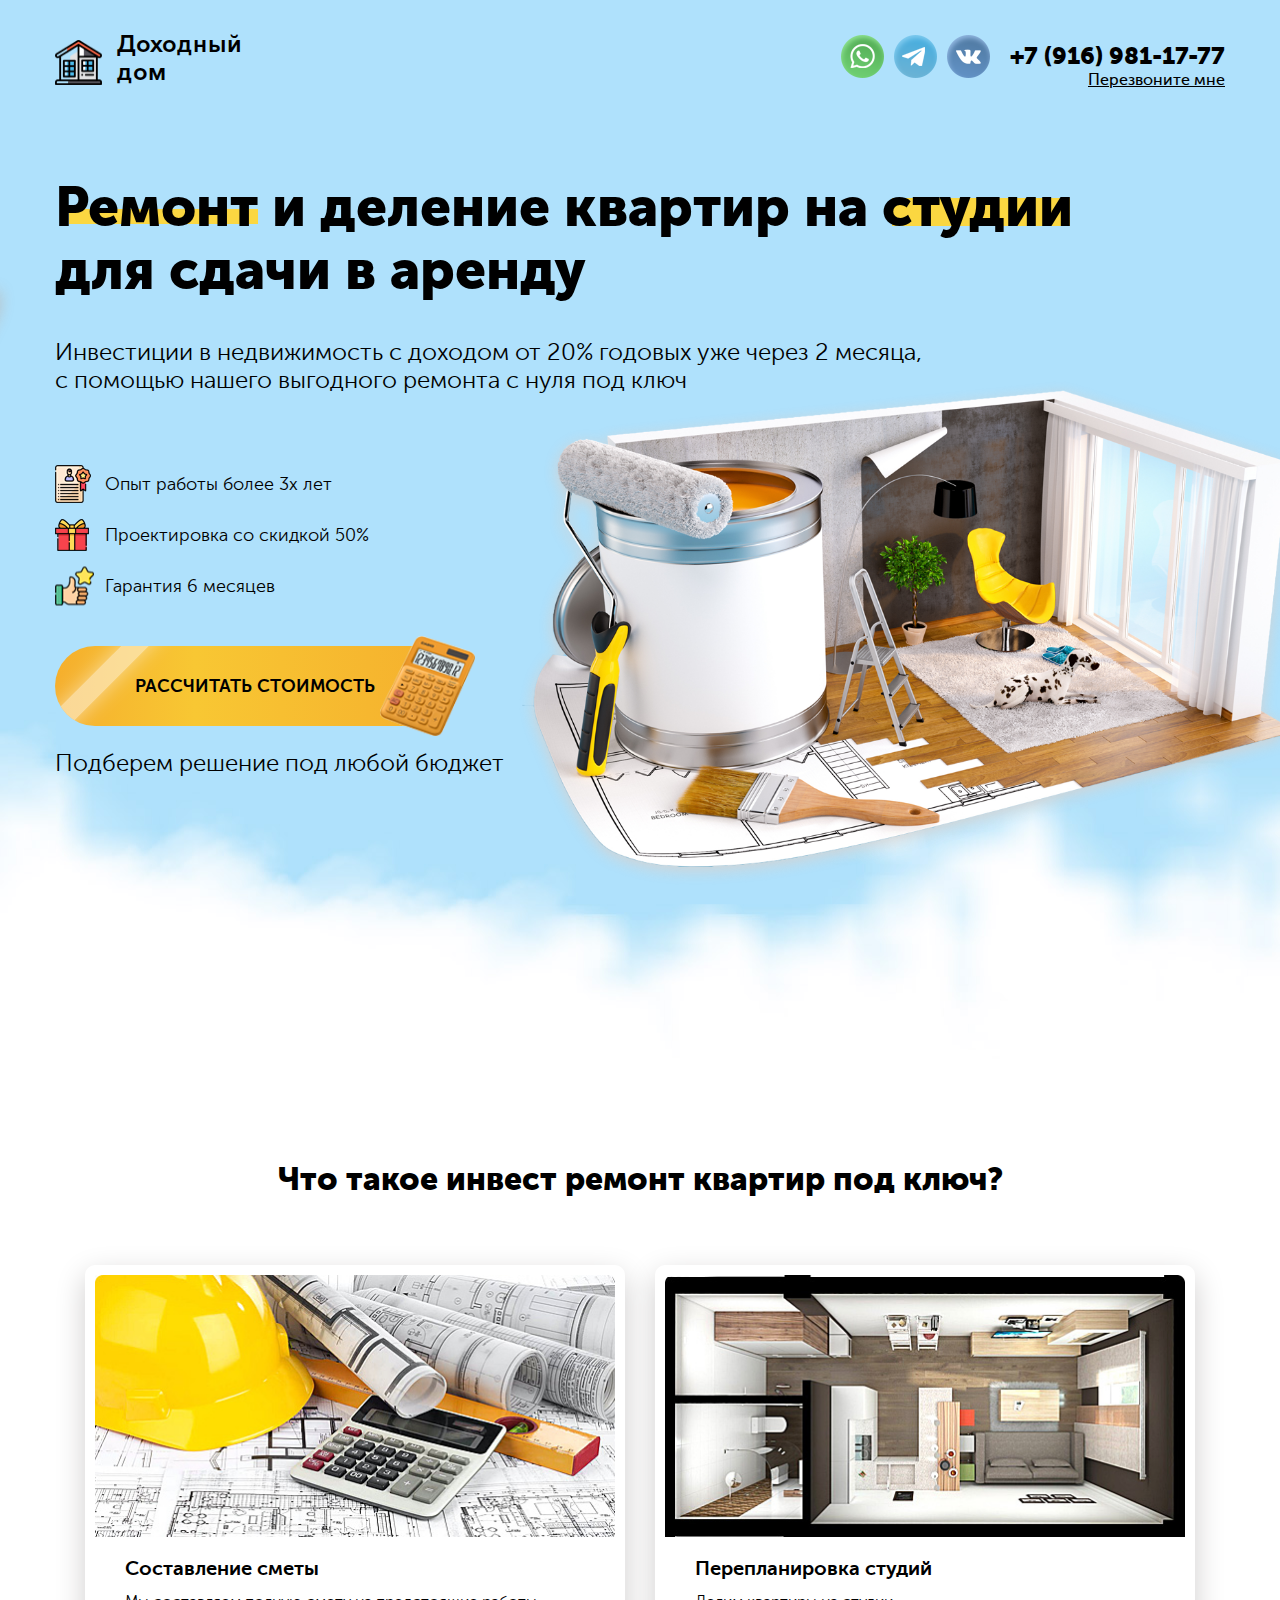
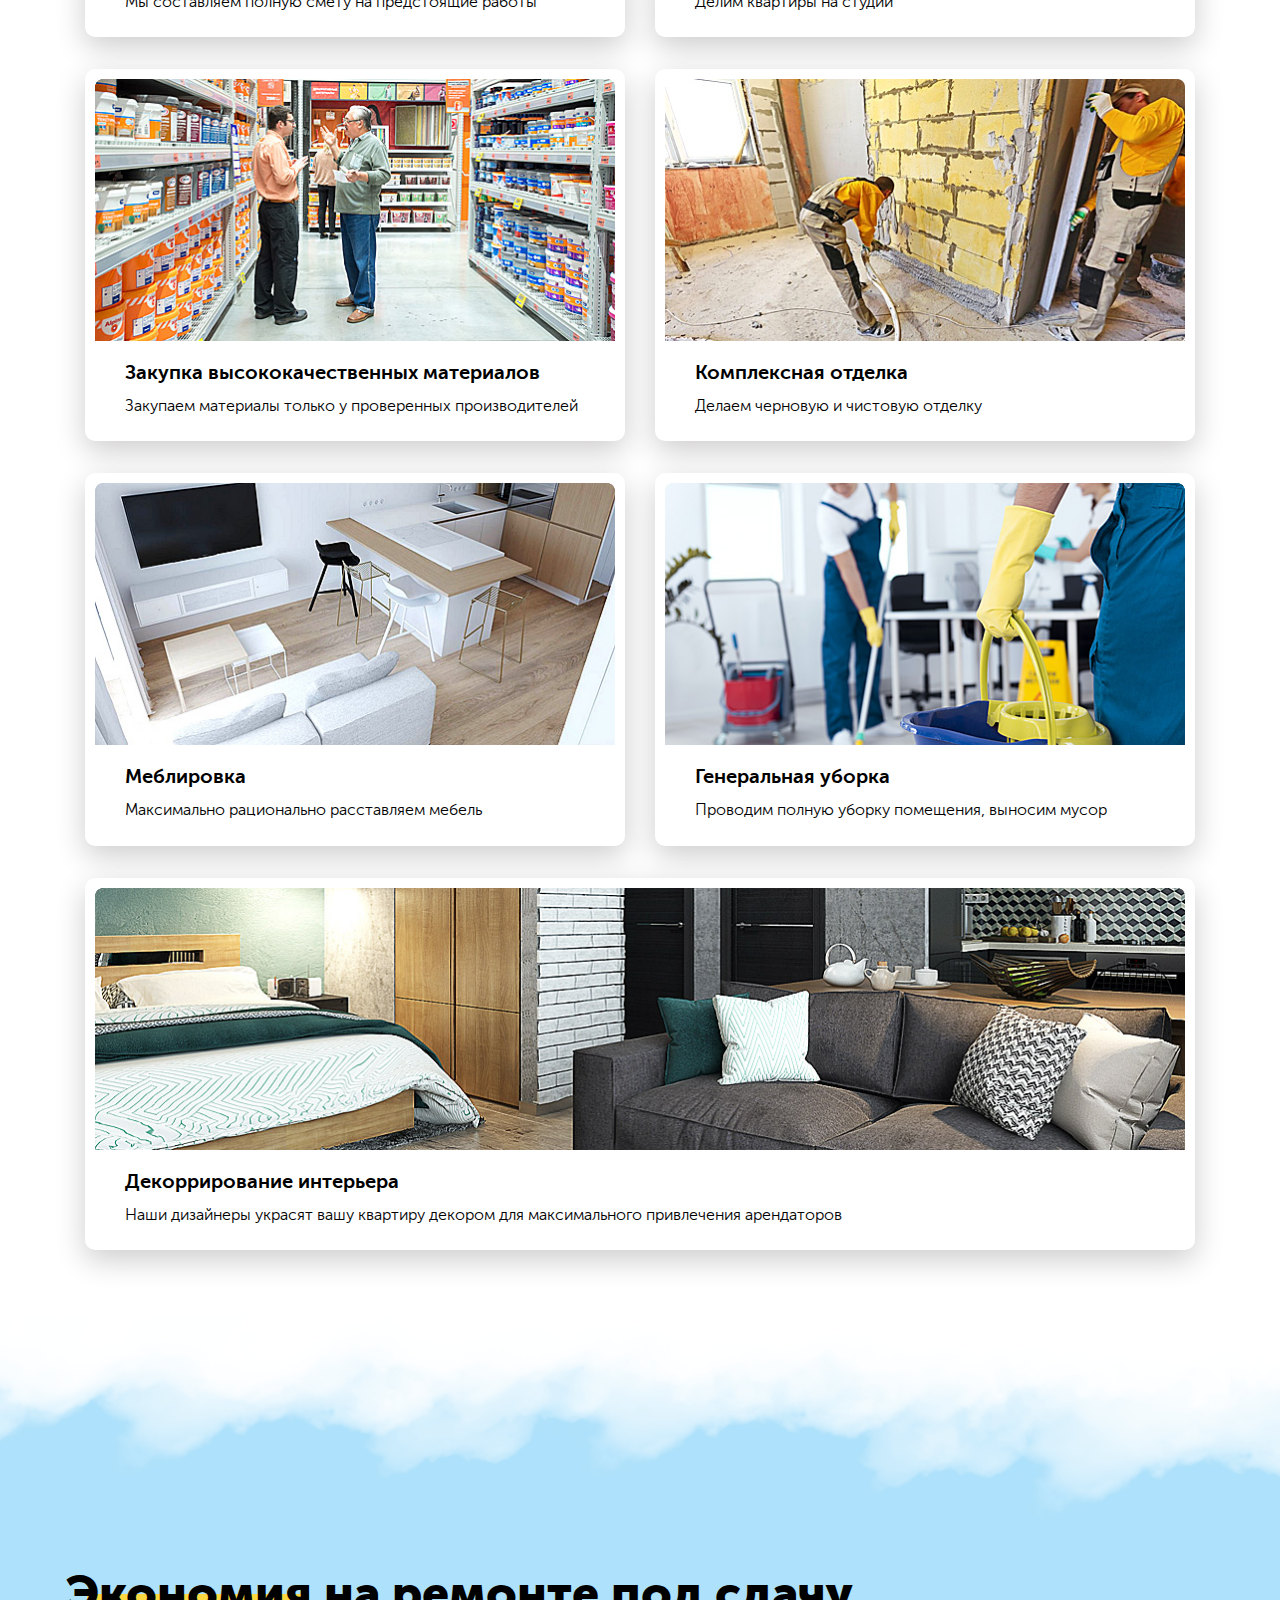
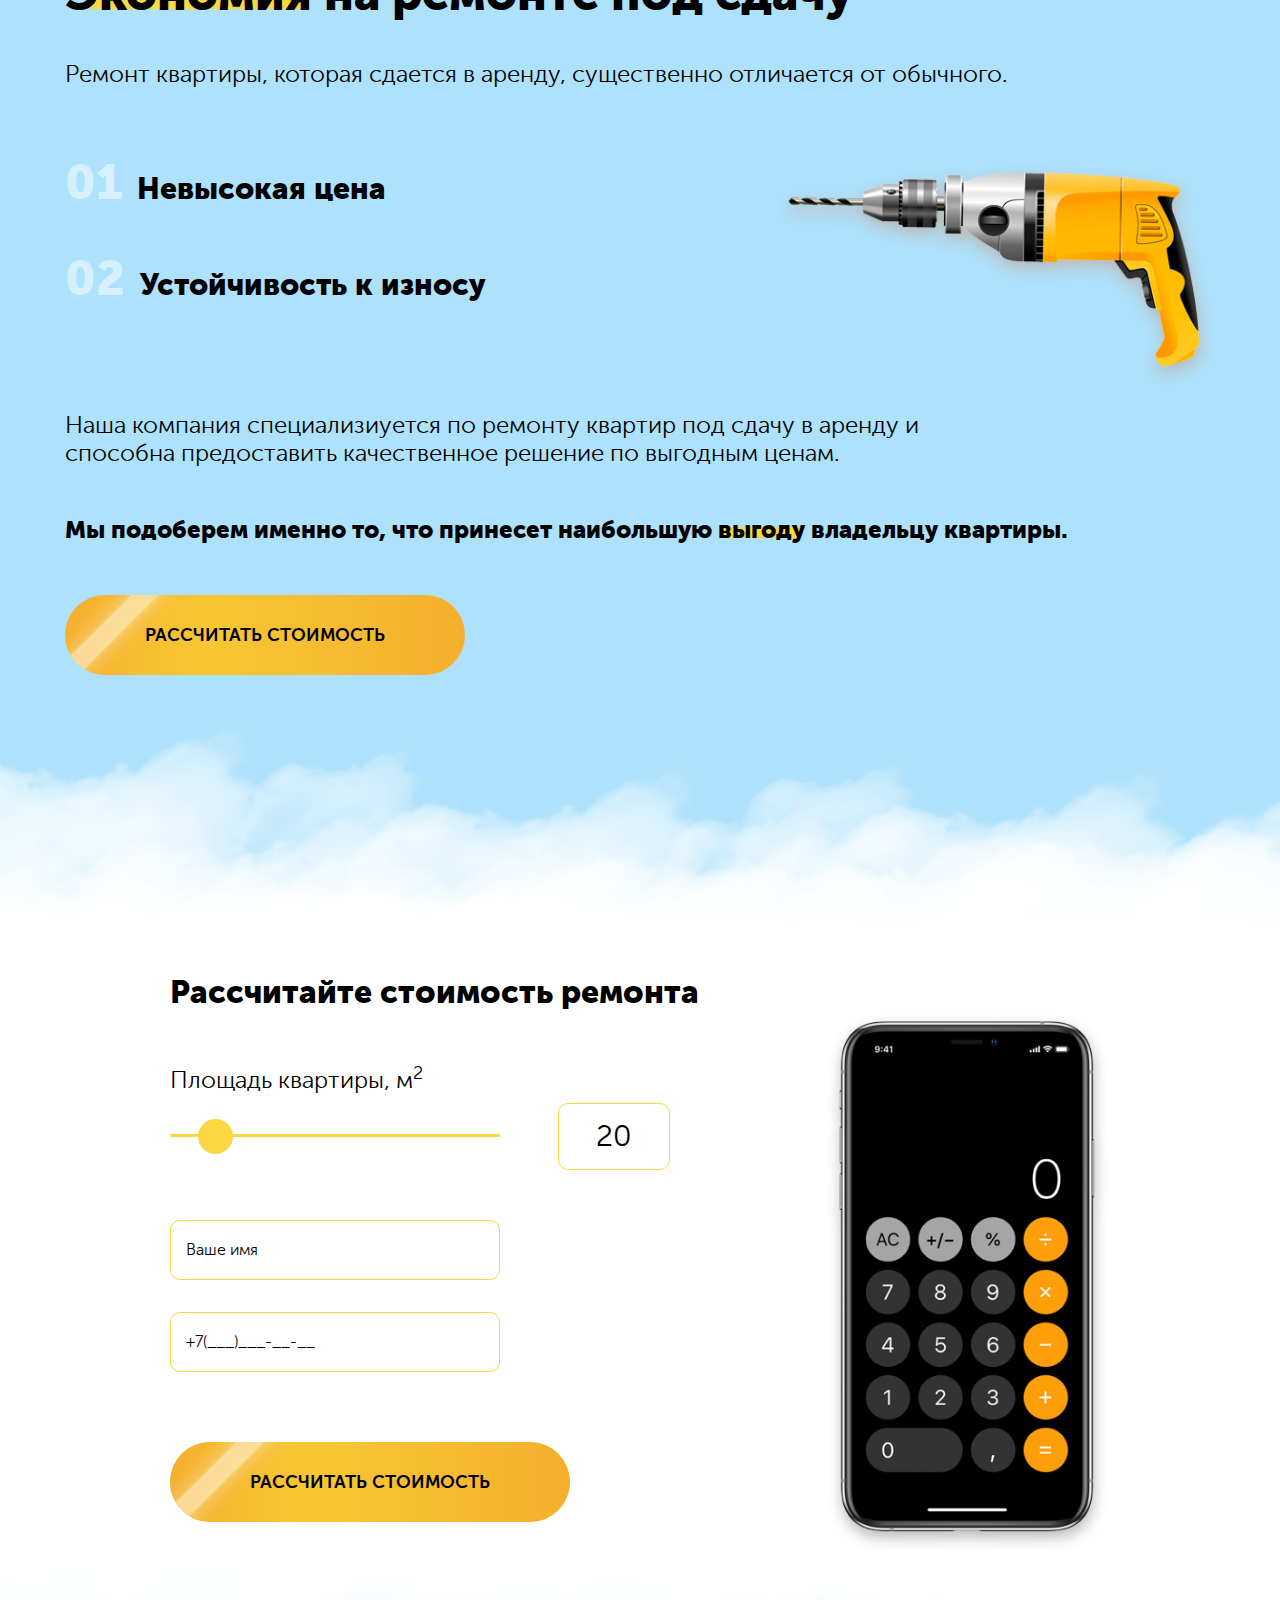
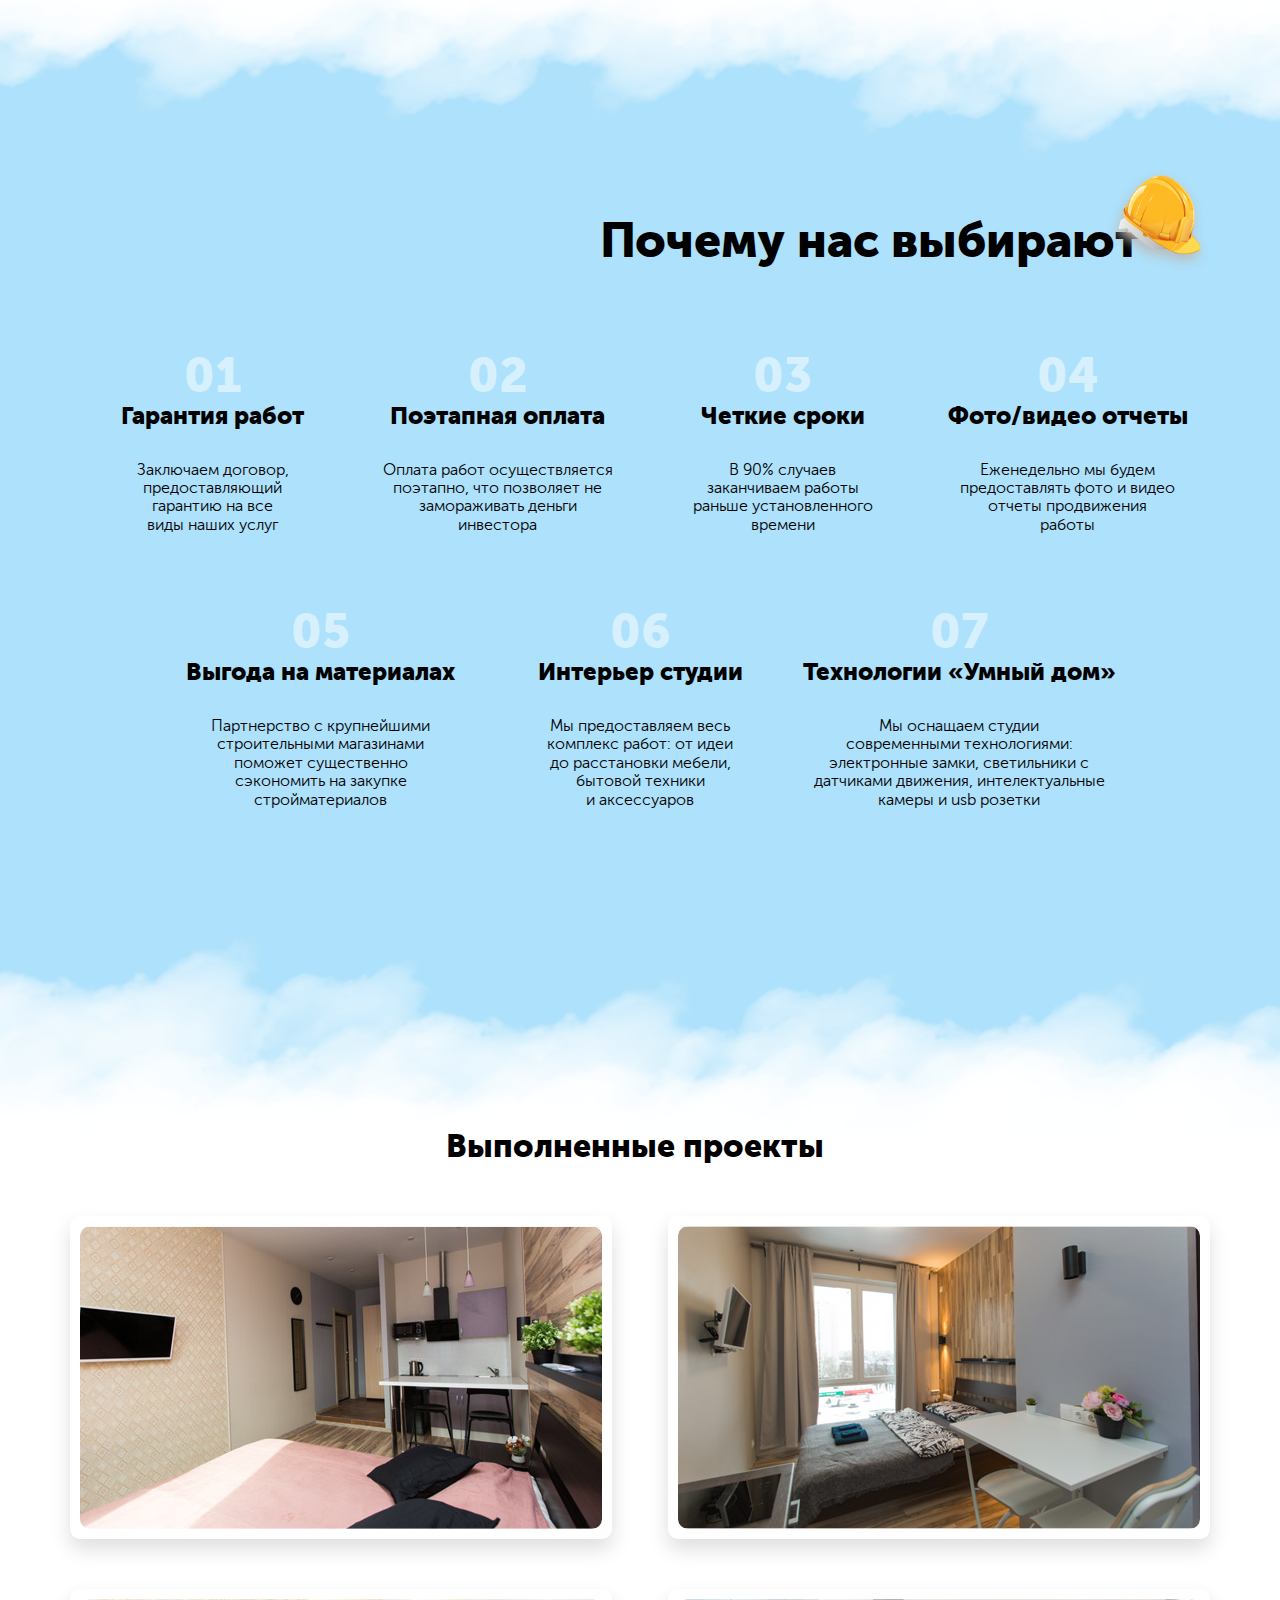
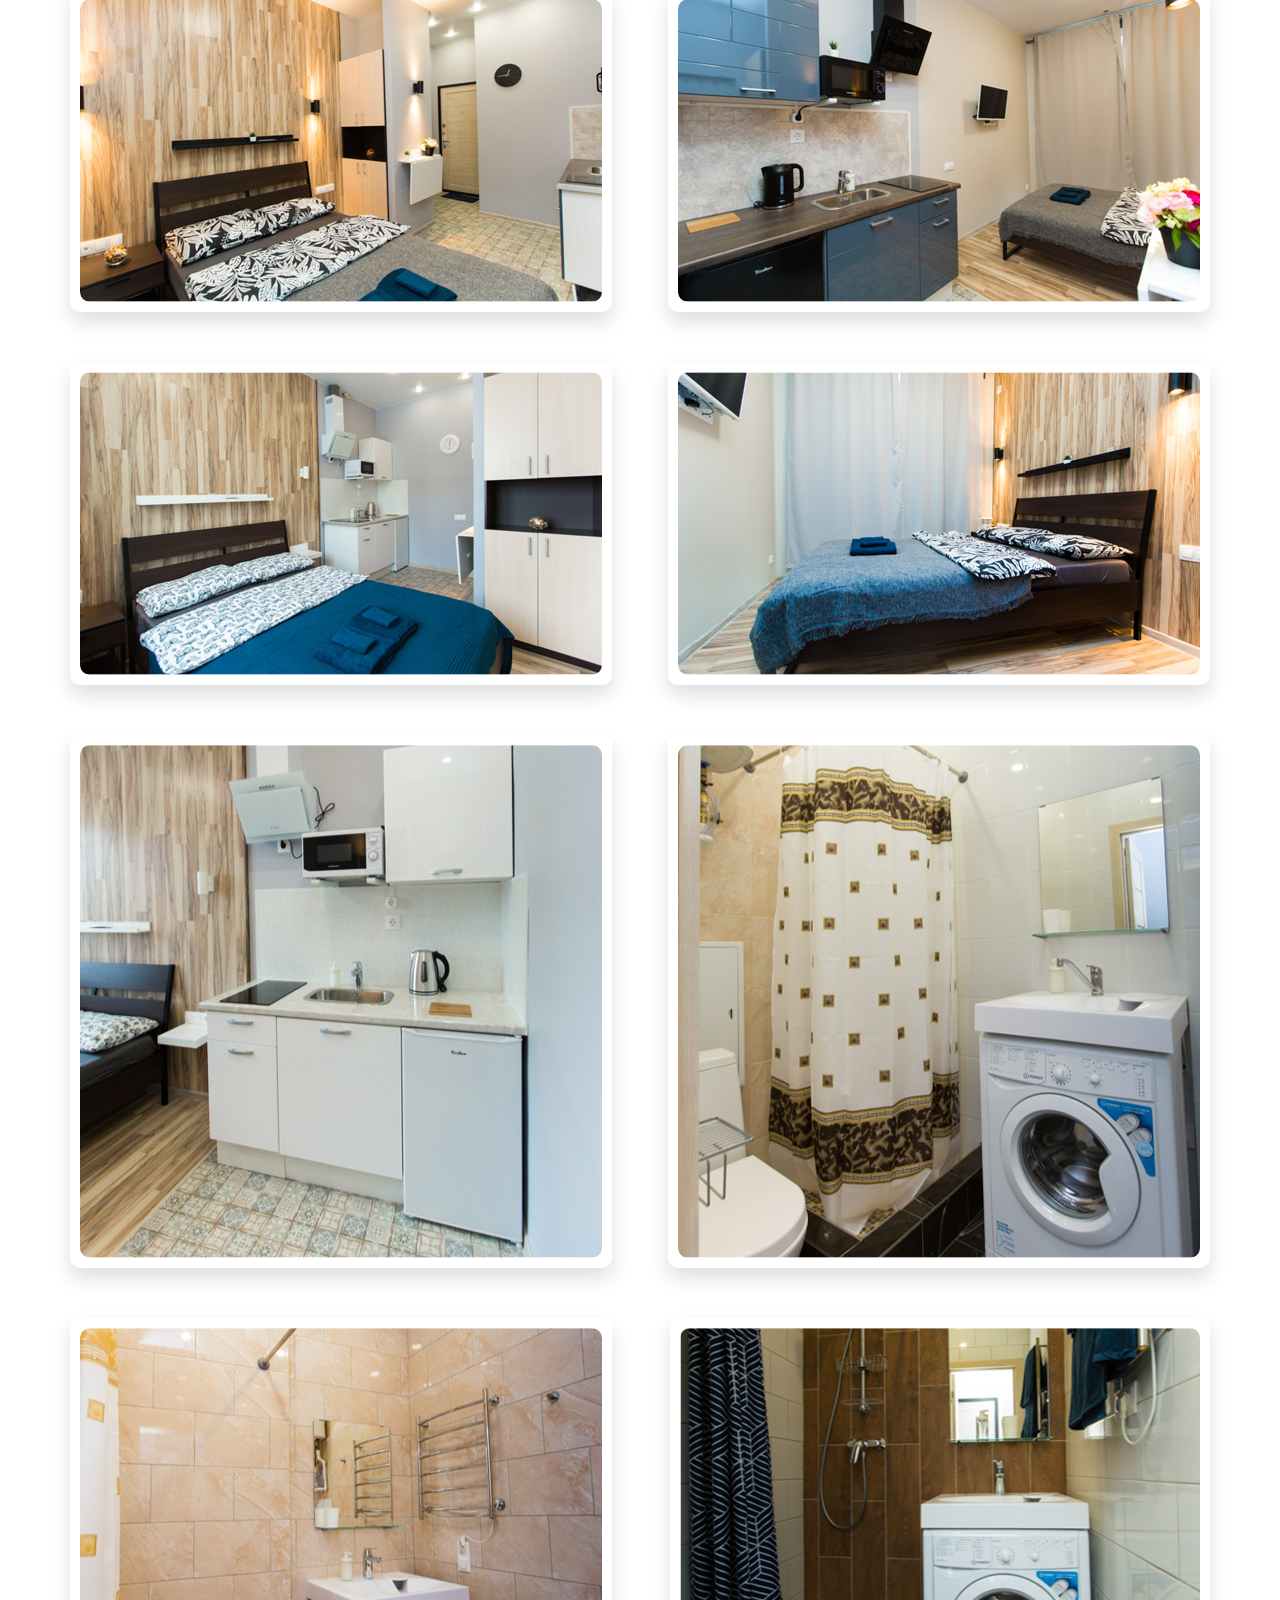
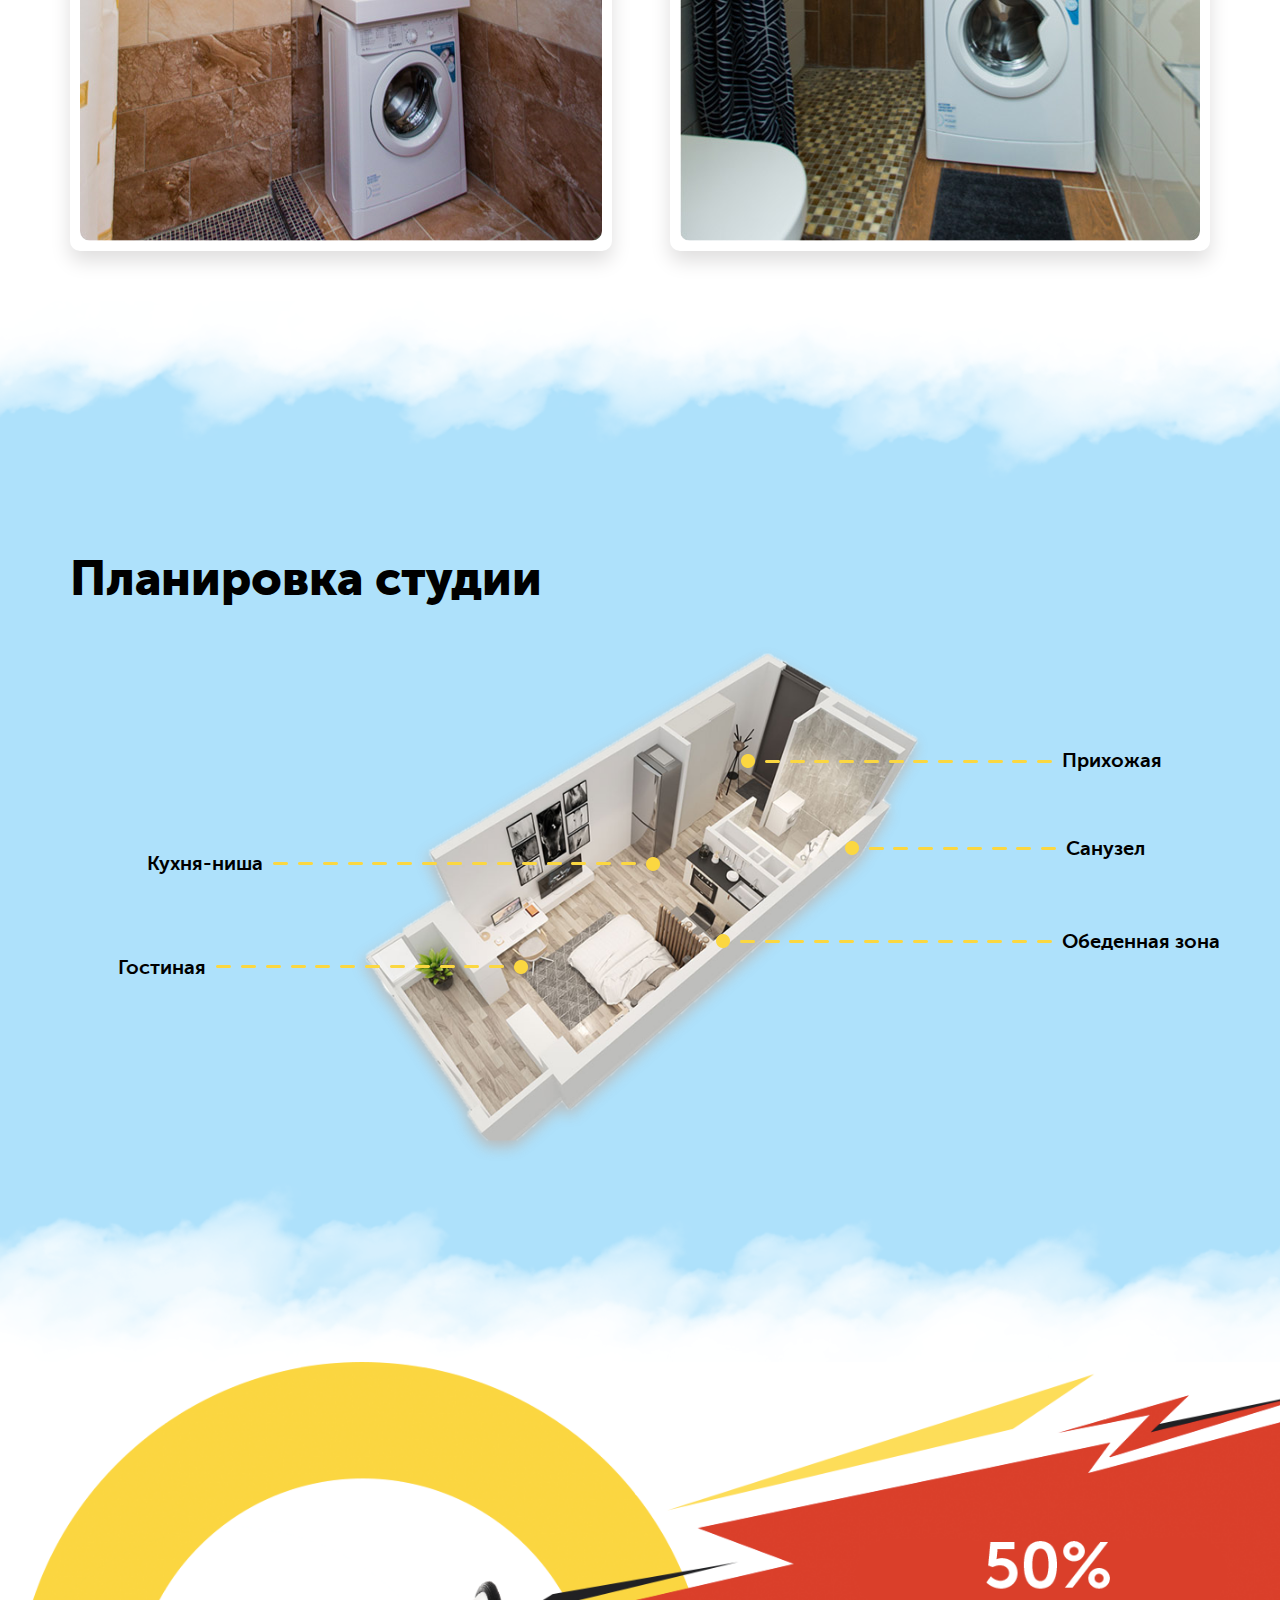
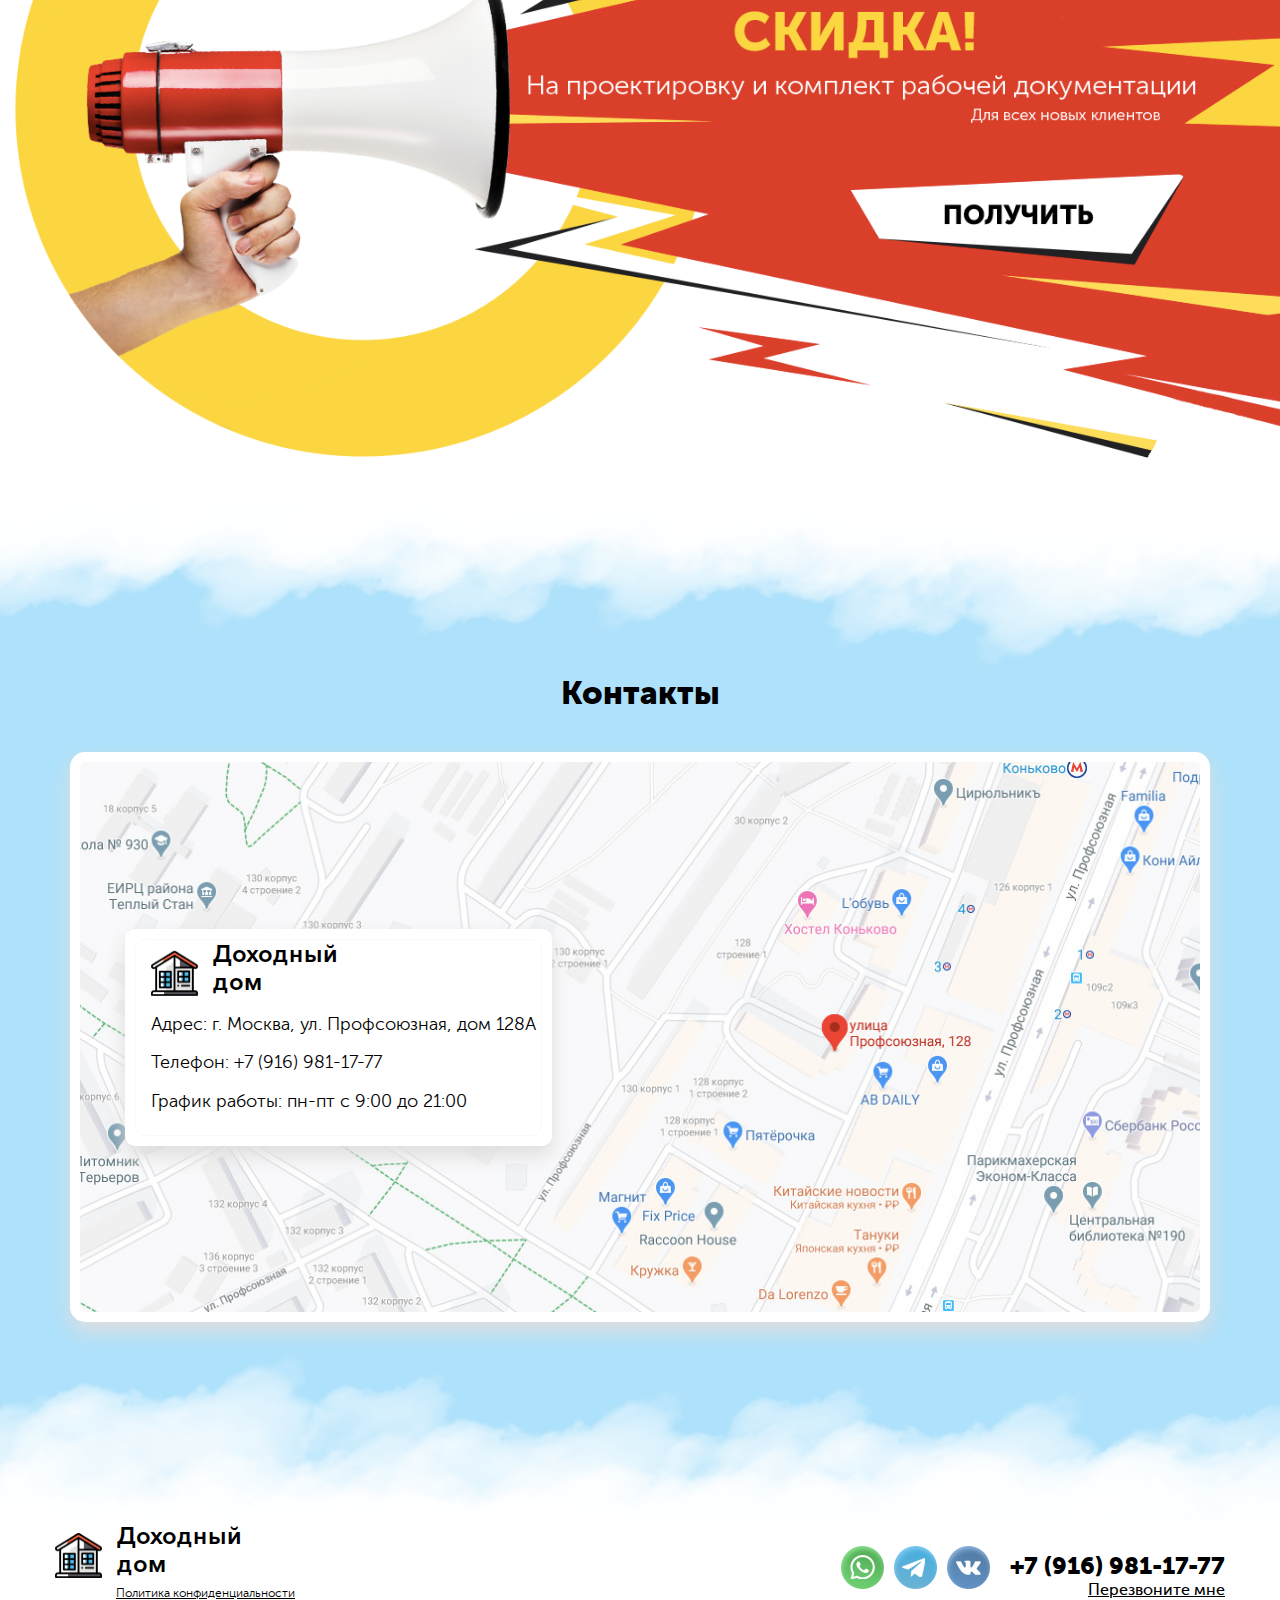
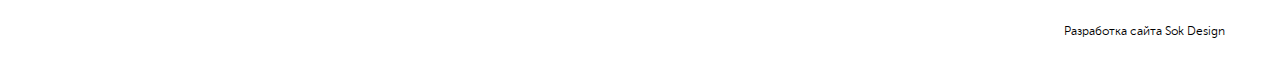
==== commit ee1604ca: "Add files via upload" ====
--- a/index.html
+++ b/index.html
@@ -11,7 +11,7 @@
   <body>
     <section class="main">
       <header class="main__header">
-          <a href="/" class="main__logo">
+          <a href="" class="main__logo">
             <img src="img/logo.png" alt="">
             <span>Доходный дом</span>
           </a>
@@ -22,18 +22,18 @@
             <a href="" class="social__link">
               <img src="img/icon1-tel.png" alt="">
             </a>
-            <a href="" class="social__link">
+            <a href="https://vk.com/sok.design" class="social__link">
               <img src="img/icon1-vk.png" alt="">
             </a>
           </div>
-          <div class="main__phone">
+          <div class="main__phone  main__phone--header">
             <a class="main__tel" href="tel:79169811777"><span>+7 (916) 981-17-77</span><img src="img/icon-phone-mob.png"></a>
             <a href="#callback" id="main__btn" class="btn  btn--call main__btn--header  popup-with-zoom-anim">Перезвоните мне</a>
           </div>
         </header>
       <div class="main__wrapper">
         <h1 class="main__title"><span class="main__title--decor1">Ремонт</span> и деление квартир на <span class="main__title--decor2">студии</span><br> для сдачи в аренду</h1>
-        <p class="main__subtitle">Инвестиции в недвижимость с доходом от 20% годовых уже через 2 месяца,<br>
+        <p class="main__subtitle">Инвестиции в недвижимость с доходом от 20% годовых уже через 2 месяца,
         с помощью нашего выгодного ремонта с нуля под ключ</p>
         <ul class="main__items">
           <li class="main__item  main__item--1">Опыт работы более 3х лет</li>
@@ -44,7 +44,7 @@
           <img src="img/bg-img1.png" alt="">
         </div>
         <div class="main__btn2"> 
-        <a href ="#calculator" class="btn  btn--main">
+        <a href ="#calculator" class="btn  btn--main  btn--scroll">
           Рассчитать стоимость
         </a>
         </div>
@@ -125,8 +125,8 @@
         </div>
         <p class="advantage__text1">Наша компания специализиуется по ремонту квартир под сдачу в аренду и<br>
   способна предоставить качественное решение по выгодным ценам.</p>
-        <p class="advantage__text2">Мы подоберем именно то, что принесет наибольшую выгоду владельцу квартиры.</p>
-        <a href="#calculator" class="btn  btn--main  advantage__btn">Рассчитать стоимость</a>
+        <p class="advantage__text2">Мы подоберем именно то, что принесет наибольшую <span class="advantage__text2--decor">выгоду</span> владельцу квартиры.</p>
+        <a href="#calculator" class="btn  btn--main  btn--scroll advantage__btn">Рассчитать стоимость</a>
       </div>
     </section>
 
@@ -172,37 +172,37 @@
           <div class="why__item">
             <p class="why__num">01</p>
             <h3 class="why__title">Гарантия работ</h3>
-            <p class="why__descr">Заключаем договор, предоставляющий гарантию на все виды наших услуг</p>
+            <p class="why__descr">Заключаем договор,<br>предоставляющий<br> гарантию на все<br> виды наших услуг</p>
           </div>
           <div class="why__item">
             <p class="why__num">02</p>
             <h3 class="why__title">Поэтапная оплата</h3>
-            <p class="why__descr">Оплата работ осуществляется поэтапно, что позволяет не замораживать деньги инвестора</p>
+            <p class="why__descr">Оплата работ осуществляется<br> поэтапно, что позволяет не<br> замораживать деньги<br> инвестора</p>
           </div>
           <div class="why__item">
             <p class="why__num">03</p>
             <h3 class="why__title">Четкие сроки</h3>
-            <p class="why__descr">В 90% случаев заканчиваем работы раньше установленного времени</p>
+            <p class="why__descr">В 90% случаев<br> заканчиваем работы<br> раньше установленного<br> времени</p>
           </div>
           <div class="why__item">
             <p class="why__num">04</p>
             <h3 class="why__title">Фото/видео отчеты</h3>
-            <p class="why__descr">Еженедельно мы будем предоставлять фото и видео отчеты продвижения работы</p>
+            <p class="why__descr">Еженедельно мы будем<br> предоставлять фото и видео<br> отчеты продвижения<br> работы</p>
           </div>
           <div class="why__item  why__item--big">
             <p class="why__num">05</p>
             <h3 class="why__title">Выгода на материалах</h3>
-            <p class="why__descr">Партнерство с крупнейшими строительными магазинами поможет существенно сэкономить на закупке стройматериалов  </p>
+            <p class="why__descr">Партнерство с крупнейшими<br> строительными магазинами<br> поможет существенно<br> сэкономить на закупке<br> стройматериалов  </p>
           </div>
           <div class="why__item  why__item--big">
             <p class="why__num">06</p>
             <h3 class="why__title">Интерьер студии</h3>
-            <p class="why__descr">Мы предоставляем весь комплекс работ: от идеи до расстановки мебели, бытовой техники и аксессуаров</p>
+            <p class="why__descr">Мы предоставляем весь<br> комплекс работ: от идеи<br> до расстановки мебели,<br> бытовой техники<br> и аксессуаров</p>
           </div>
           <div class="why__item  why__item--big">
             <p class="why__num">07</p>
             <h3 class="why__title">Технологии «Умный дом»</h3>
-            <p class="why__descr">Мы оснащаем студии современными технологиями: электронные замки, светильники с датчиками движения, интелектуальные камеры и usb розетки</p>
+            <p class="why__descr">Мы оснащаем студии<br> современными технологиями:<br> электронные замки, светильники с<br> датчиками движения, интелектуальные<br> камеры и usb розетки</p>
           </div>
         </div>
       </div>
@@ -315,9 +315,9 @@
                 <img src="img/logo.png" alt="">
                 <span>Доходный дом</span>
               </a>
-              <p>Адрес: г. Москва, ул. Профсоюзная, дом 128А</p>
+              <p class="contacts__address--address"><span>Адрес: г. Москва,</span> ул. Профсоюзная, дом 128А</p>
               <a href="tel:79169811777">Телефон: +7 (916) 981-17-77</a>
-              <p>График работы: пн-пт с 9:00 до 21:00</p>
+              <p class="contacts__address--time"><span>График работы: пн-пт</span> с 9:00 до 21:00</p>
             </div>
           </div>
         </div>
@@ -335,18 +335,18 @@
             <a href="#politics" class="popup-with-zoom-anim">Политика конфиденциальности</a>
           </div>
         </div>
-        <div class="footer__col2">
-          <div class="main__social  social">
+        <div class="footer__social  social">
             <a href="" class="social__link  social__link--footer">
               <img src="img/icon1-wp.png" alt="">
             </a>
             <a href="" class="social__link  social__link--footer">
               <img src="img/icon1-tel.png" alt="">
             </a>
-            <a href="" class="social__link  social__link--footer">
+            <a href="https://vk.com/sok.design" class="social__link  social__link--footer">
               <img src="img/icon1-vk.png" alt="">
             </a>
           </div>
+        <div class="footer__col2">
           <div class="main__phone  main__phone--footer">
             <a class="main__tel" href="tel:79169811777">+7 (916) 981-17-77</a>
             <a href="#callback" id="main__btn" class="btn  btn--call main__btn--footer callback popup-with-zoom-anim">Перезвоните мне</a>
@@ -387,12 +387,12 @@
     </form>
   </div>
 
-
+<!---
   <div id="succesform" class="popup popup--success zoom-anim-dialog mfp-hide">
     <p class="title">Отправлено!</p>
     <p class="sub_title">Ожидайте нашего звонка!</p>
   </div>
-
+--->
 
   <div id="politics" class="popup popup--politic zoom-anim-dialog mfp-hide">
         <p class="title">Политика конфиденциальности</p>
--- a/css/style.min.css
+++ b/css/style.min.css
@@ -1,3 +1,3 @@
 @font-face{font-family:'museosanscyrl-webfont';src:url(../fonts/museosanscyrl-webfont.woff) format('woff'),url(../fonts/museosanscyrl-webfont.woff2) format('woff2');font-weight:400;font-style:normal}@font-face{font-family:'museosanscyrl_300-webfont';src:url(../fonts/museosanscyrl_300-webfont.woff) format('woff'),url(../fonts/museosanscyrl_300-webfont.woff2) format('woff2');font-weight:400;font-style:normal}@font-face{font-family:'museosanscyrl_500-webfont';src:url(../fonts/museosanscyrl_500-webfont.woff) format('woff'),url(../fonts/museosanscyrl_500-webfont.woff2) format('woff2');font-weight:400;font-style:normal}@font-face{font-family:'museosanscyrl_700-webfont';src:url(../fonts/museosanscyrl_700-webfont.woff) format('woff'),url(../fonts/museosanscyrl_700-webfont.woff2) format('woff2');font-weight:400;font-style:normal}@font-face{font-family:'museosanscyrl_900-webfont';src:url(../fonts/museosanscyrl_900-webfont.woff) format('woff'),url(../fonts/museosanscyrl_900-webfont.woff2) format('woff2');font-weight:400;font-style:normal}@font-face{font-family:'avenirnextcyr-demi';src:url(../fonts/avenirnextcyr-demi.woff) format('woff'),url(../fonts/avenirnextcyr-demi.woff2) format('woff2');font-weight:400;font-style:normal}
 /*! normalize.css v8.0.1 | MIT License | github.com/necolas/normalize.css */
-@-webkit-keyframes slideme{0%{left:-30px;margin-left:0}30%,to{left:110%;margin-left:80px}}@keyframes slideme{0%{left:-30px;margin-left:0}30%,to{left:110%;margin-left:80px}}html{line-height:1.15;-webkit-text-size-adjust:100%}.mfp-figure figure,.why__item h3,.why__item p,body{margin:0}details,main{display:block}h1{font-size:2em;margin:.67em 0}hr{-webkit-box-sizing:content-box;box-sizing:content-box;height:0;overflow:visible}code,kbd,pre,samp{font-family:monospace,monospace;font-size:1em}a{background-color:transparent}abbr[title]{border-bottom:none;-webkit-text-decoration:underline dotted;text-decoration:underline dotted}b,strong{font-weight:bolder}small{font-size:80%}sub,sup{font-size:75%;line-height:0;position:relative;vertical-align:baseline}sub{bottom:-.25em}sup{top:-.5em}img{border-style:none}button,input,optgroup,select,textarea{font-family:inherit;font-size:100%;line-height:1.15;margin:0}button,input{overflow:visible}button,select{text-transform:none}[type=button],[type=reset],[type=submit],button{-webkit-appearance:button}[type=button]::-moz-focus-inner,[type=reset]::-moz-focus-inner,[type=submit]::-moz-focus-inner{border-style:none;padding:0}[type=button]:-moz-focusring,[type=reset]:-moz-focusring,[type=submit]:-moz-focusring,button:-moz-focusring{outline:1px dotted ButtonText}fieldset{padding:.35em .75em .625em}legend{color:inherit;display:table;max-width:100%;white-space:normal}progress{vertical-align:baseline}textarea{overflow:auto}[type=checkbox],[type=radio],legend{-webkit-box-sizing:border-box;box-sizing:border-box;padding:0}[type=number]::-webkit-inner-spin-button,[type=number]::-webkit-outer-spin-button{height:auto}[type=search]{-webkit-appearance:textfield;outline-offset:-2px}[type=search]::-webkit-search-decoration{-webkit-appearance:none}::-webkit-file-upload-button{-webkit-appearance:button;font:inherit}summary{display:list-item}[hidden],template{display:none}.btn{font-family:'Montserrat',sans-serif;font-style:normal;font-weight:500;line-height:normal;display:inline-block;-webkit-box-sizing:border-box;box-sizing:border-box;text-decoration:none;z-index:1;border:0;cursor:pointer;-webkit-transition:.3s ease;transition:.3s ease}.btn:active,.btn:focus,input[type=range]:focus{outline:0}.btn--call{text-align:center;height:20px;border-radius:0;color:#000;text-decoration:underline;font-size:16px;background:0 0;padding:0;font-family:'museosanscyrl_500-webfont',Helvetica,Arial,sans-serif}.btn--call:hover{color:#fcc50e}.btn--main,.main__btn2{position:relative;height:80px}.btn--main{display:block;text-align:center;max-width:400px;width:100%;line-height:80px;border-radius:50px;color:#000;font-size:18px;background:0 0;padding:0;background:-webkit-gradient(linear,left top,right top,from(#f5af2d),color-stop(35%,#f8c733),to(#f5af2d));background:linear-gradient(90deg,#f5af2d 0,#f8c733 35%,#f5af2d 100%);text-transform:uppercase;font-family:'museosanscyrl_700-webfont',Helvetica,Arial,sans-serif;overflow:hidden}.main__btn2{width:400px;z-index:1}.main__btn2::before{position:absolute;content:"";right:-20px;top:50%;-webkit-transform:translateY(-50%);transform:translateY(-50%);width:95px;height:100px;background-image:url(../img/calc-min.png);background-position:center;background-repeat:no-repeat;background-size:95px 100px;z-index:2}.btn--main:after{content:"";display:block;width:20px;height:200px;margin-left:60px;background:rgba(255,255,255,.5);-webkit-box-shadow:0 0 20px rgba(255,255,255,.5);box-shadow:0 0 20px rgba(255,255,255,.5);position:absolute;left:-40px;top:-50px;z-index:1;-webkit-transform:rotate(45deg);transform:rotate(45deg);-webkit-transition:all .1s;transition:all .1s;-webkit-animation-name:slideme;animation-name:slideme;-webkit-animation-duration:2s;animation-duration:2s;-webkit-animation-delay:.08s;animation-delay:.08s;-webkit-animation-timing-function:ease-in-out;animation-timing-function:ease-in-out;-webkit-animation-iteration-count:infinite;animation-iteration-count:infinite}.form{display:inline-block;position:relative;width:100%;background-color:#fff}.form__num,.form__num output{position:absolute;color:#000;font-size:30px}.form__num{display:block;right:0;top:-15px;pointer-events:none;max-width:110px;height:65px;width:100%;border:1px solid #fbd741;border-radius:10px;display:-webkit-box;display:-ms-flexbox;display:flex;-webkit-box-pack:center;-ms-flex-pack:center;justify-content:center;-webkit-box-align:center;-ms-flex-align:center;align-items:center;font-family:'museosanscyrl_300-webfont',Helvetica,Arial,sans-serif}.form__num output{top:50%;left:50%;margin:auto 0;-webkit-transform:translate(-50%,-50%);transform:translate(-50%,-50%)}input[type=range]{-webkit-appearance:none;border:0;max-width:330px;width:100%;height:35px;margin:0;background-color:transparent;padding:0}input[type=range]::-webkit-slider-runnable-track{max-width:100%;height:3px;border:0;border-radius:20px;background-color:#fbd640}input[type=range]::-webkit-slider-thumb{-webkit-appearance:none;-webkit-box-sizing:content-box;box-sizing:content-box;border:0;height:35px;width:35px;border-radius:50%;background-color:#fbd741;margin-top:-15px}input[type=range]::-moz-range-track{max-width:100%;height:3px;border:0;background-color:#fbd640;border-radius:5px}input[type=range]::-moz-range-progress{border-radius:5px;height:3px;background-color:#fcde63}input[type=range]::-moz-range-thumb{-webkit-appearance:none;border:0;height:35px;width:35px;border-radius:50%;background-color:#fbd741;margin-top:-15px}input[type=range]::-ms-track{-webkit-appearance:none;border:0;height:3px;width:300px;background-color:#fbd640;margin-top:0;color:transparent;box-sizing:content-box}input[type=range]::-ms-thumb{border:0;padding:0;height:35px;width:35px;margin-top:0;border-radius:50%;background:#fbd741}input[type=range]::-ms-fill-lower{background-color:#fcdb59}.form__row{margin:0 auto;display:-webkit-box;display:-ms-flexbox;display:flex;-webkit-box-orient:vertical;-webkit-box-direction:normal;-ms-flex-direction:column;flex-direction:column;-webkit-box-align:start;-ms-flex-align:start;align-items:flex-start;-webkit-box-pack:start;-ms-flex-pack:start;justify-content:flex-start;width:100%;padding-top:50px}.form__input,.form__input-wrap{-webkit-box-sizing:border-box;box-sizing:border-box;width:100%}.form__input-wrap{position:relative;border-radius:0;border:0;text-align:left;max-width:330px;margin-bottom:26px}.form__input{font-size:16px;line-height:60px;display:block;height:60px;padding:0 0 0 15px;border-radius:10px;border:1px solid #fbd741;-webkit-transition:.3s ease;transition:.3s ease;font-family:'museosanscyrl_300-webfont',Helvetica,Arial,sans-serif}.form__input::-webkit-input-placeholder{color:#000}.form__input::-moz-placeholder{color:#000}.form__input:-ms-input-placeholder,.form__input::-ms-input-placeholder{color:#000}.form__input::placeholder{color:#000}.form__input:hover{border-color:#ebbe05}.form__input:focus{outline:0}.form__btn{margin-top:50px}.form__btn input{display:block}.popap__title,.popup--politic .title{font-family:'museosanscyrl_900-webfont',Helvetica,Arial,sans-serif}.popap__subtitle,.popap__title{padding:0;font-size:30px;margin:0 0 20px;text-align:center}.popap__subtitle{font-size:18px}.popup--politic .title{color:#000}.popap__subtitle,.popup--politic .sub_title,form input{font-family:'museosanscyrl_300-webfont',Helvetica,Arial,sans-serif}.popup--politic .sub_title{font-size:18px;color:#000}.popup--success .title{text-align:center;font-family:"Muller ExtraBold DEMO";font-size:24px}.popup--success .sub_title{text-align:center;margin:10px 0 0;font-size:14px}.popup--politic{max-width:600px;height:auto;overflow-y:scroll}.popup--politic .title{text-align:center;font-size:24px}.popup--politic .sub_title,form .btn_block{text-align:center}.popup--form #username{margin:0 0 20px}form input{outline:0;border:1px solid #fbd741;border-radius:10px;width:100%;-webkit-box-sizing:border-box;box-sizing:border-box;padding:18px 20px;font-size:16px;margin-bottom:20px}form .btn_block{margin:30px auto 0}form .btn_block .btn{margin:0 auto;border:0;cursor:pointer}.main img,form label{display:block;width:100%}form label{font-size:12px;text-align:center;margin:12px 0 0}form label span{display:inline-block;padding:0 0 0 24px;position:relative}.popup{background:#fff;border-radius:8px;padding:30px;text-align:left;position:relative;margin:0 auto}.form__text{font-size:16px;font-family:'museosanscyrl_300-webfont',Helvetica,Arial,sans-serif}.form__text a{color:#000}.popup--success{max-width:300px}.main,.popup--form{-webkit-box-sizing:border-box;box-sizing:border-box}.popup--form{max-width:500px;padding:30px 60px}.main{width:100%;height:100%;background-color:#fff;background-image:url(../img/bg1.jpg);background-size:100% contain;background-repeat:no-repeat;background-position:top center;position:relative;padding-bottom:350px;overflow:hidden}.main__img{margin-top:auto;position:absolute;top:33%;right:0;max-width:60%}.main img{height:auto}.main__wrapper::before{position:absolute;content:"";left:-250px;top:50%;-webkit-transform:translateY(-50%);transform:translateY(-50%);width:226px;height:405px;background-image:url(../img/bg-img2.png);background-position:center;background-repeat:no-repeat;background-size:contain;z-index:1}.main__wrapper{-webkit-box-sizing:border-box;box-sizing:border-box;margin:0 auto;max-width:1200px;width:100%;padding-left:15px;padding-right:15px;position:relative}.main__header,.main__logo{display:-webkit-box;display:-ms-flexbox;display:flex}.main__header{-webkit-box-sizing:border-box;box-sizing:border-box;margin:0 auto;max-width:1200px;width:100%;padding-left:15px;padding-right:15px;-webkit-box-pack:justify;-ms-flex-pack:justify;justify-content:space-between;-webkit-box-align:start;-ms-flex-align:start;align-items:flex-start;padding-top:30px}.main__logo{max-width:240px;-webkit-box-align:end;-ms-flex-align:end;align-items:flex-end;text-decoration:none}.main__logo span{color:#000;font-size:24px;padding-left:15px;font-family:'avenirnextcyr-demi',Helvetica,Arial,sans-serif}.main__logo img{display:block;width:48px;height:45px}.main__social{margin-left:auto;margin-right:10px}.main__phone{display:-webkit-box;display:-ms-flexbox;display:flex;-webkit-box-orient:vertical;-webkit-box-direction:normal;-ms-flex-direction:column;flex-direction:column;-webkit-box-align:end;-ms-flex-align:end;align-items:flex-end;text-align:right}.main__tel{text-decoration:none;font-size:24px;color:#000;font-family:'museosanscyrl_900-webfont',Helvetica,Arial,sans-serif}.main__tel img{display:none}.main__btn{margin-top:10px}.main__title{margin-top:85px;font-size:55px;color:#000;font-family:'museosanscyrl_900-webfont',Helvetica,Arial,sans-serif}.main__title--decor1,.main__title--decor2{position:relative;z-index:1}.main__title--decor1::before,.main__title--decor2::before{position:absolute;content:"";width:100%;height:15px;background-color:#fbd741;bottom:15px;z-index:-1}.main__subtitle{font-size:24px;color:#000;font-family:'museosanscyrl_300-webfont',Helvetica,Arial,sans-serif}.main__items{padding:0;margin:80px 0 50px}.main__descr,.main__item{color:#000;font-family:'museosanscyrl_300-webfont',Helvetica,Arial,sans-serif}.main__item{margin-bottom:30px;list-style:none;font-size:18px;position:relative;padding-left:50px}.main__item::before{position:absolute;content:"";left:0;top:50%;-webkit-transform:translateY(-50%);transform:translateY(-50%)}.main__item--1::before,.main__item--2::before,.main__item--3::before{width:36px;height:38px;background-image:url(../img/icon1.png);background-position:center;background-repeat:no-repeat;background-size:36px 38px}.main__item--2::before,.main__item--3::before{width:34px;height:32px;background-image:url(../img/icon2.png);background-size:34px 32px}.main__item--3::before{width:39px;height:39px;background-image:url(../img/icon3.png);background-size:39px 39px}.main__descr{font-size:24px}.main__img--mob{display:none}.social{display:-webkit-box;display:-ms-flexbox;display:flex}.social__link{-webkit-box-sizing:border-box;box-sizing:border-box;display:block;width:43px;height:43px;position:relative}.social__link:not(:last-child){margin-right:10px}.menu__icon span,.social__link img{display:block;position:absolute;width:100%}.menu{margin-right:20px;margin-left:20px;max-width:1170px;width:100%}.menu__icon{-webkit-box-sizing:border-box;box-sizing:border-box;margin:3px 0;display:none;width:50px;height:35px;position:relative;cursor:pointer}.menu__icon span{height:4px;background:#fff;border-radius:0;opacity:1;left:0;-webkit-transform:rotate(0deg);transform:rotate(0deg);-webkit-transition:.2s ease-in-out;transition:.2s ease-in-out}.menu__icon span:first-child{width:100%}.menu__icon span:nth-child(2),.menu__icon span:nth-child(3),.menu__icon span:nth-child(4){width:100%}.menu__icon span:nth-child(1){top:0}.menu__icon span:nth-child(2),.menu__icon span:nth-child(3){top:12px}.menu__icon span:nth-child(4){top:24px}.menu__links,.menu__links-container{width:100%;display:-webkit-box;display:-ms-flexbox;display:flex;-ms-flex-wrap:wrap;flex-wrap:wrap;-webkit-box-pack:center;-ms-flex-pack:center;justify-content:center;-webkit-box-align:center;-ms-flex-align:center;align-items:center}.menu__links{list-style-type:none;max-width:1170px;margin:0 auto;border-radius:20px;background-color:#fff;padding:15px 0}.menu__links-container{max-width:800px;-webkit-transform:translateY(0);transform:translateY(0)}.menu__links-item{position:relative}.menu__links a,.menu__links--footer a{display:inline-block;color:#545454;font-size:18px;line-height:30px;padding:0 10px;text-decoration:none;-webkit-transition:.25s ease;transition:.25s ease}.menu__links a:hover{text-decoration:none;color:#b41484}.menu.menu_state_open .menu__icon span:nth-child(1){top:18px;width:0%;left:50%}.menu.menu_state_open .menu__icon span:nth-child(2){-webkit-transform:rotate(45deg);transform:rotate(45deg)}.menu.menu_state_open .menu__icon span:nth-child(3){-webkit-transform:rotate(-45deg);transform:rotate(-45deg)}.menu.menu_state_open .menu__icon span:nth-child(4){top:18px;width:0%;left:50%}.menu.menu_state_open .menu__links{-webkit-transform:translateY(0);transform:translateY(0)}.description{min-height:100vh;background-color:#fff;padding-top:10px;padding-bottom:50px}.description,.description__item,.description__items{-webkit-box-sizing:border-box;box-sizing:border-box;width:100%}.description__items{margin:0 auto;max-width:1170px;padding-left:15px;padding-right:15px;display:-webkit-box;display:-ms-flexbox;display:flex;-webkit-box-pack:justify;-ms-flex-pack:justify;justify-content:space-between;-ms-flex-wrap:wrap;flex-wrap:wrap}.description__item{max-width:calc(50% - 30px);margin-left:15px;margin-right:15px;padding:10px;background-color:#fff;border-radius:10px;-webkit-box-shadow:0 10px 30px 0 #cfcdcd;box-shadow:0 10px 30px 0 #cfcdcd}.description__item figcaption{margin:0;padding:0 0 0 50px}.description__item--big{max-width:calc(100% - 30px);width:100%}.description__item img{display:block;width:100%;margin:0}.description__title{-webkit-box-sizing:border-box;box-sizing:border-box;max-width:1170px;width:100%;padding-left:15px;padding-right:15px;margin:0 auto 50px;font-family:'museosanscyrl_900-webfont',Helvetica,Arial,sans-serif;font-size:32px;text-align:center}.description__item-title{font-family:'museosanscyrl_700-webfont',Helvetica,Arial,sans-serif;font-size:20px;text-align:left}.description__item-subtitle{font-family:'museosanscyrl_300-webfont',Helvetica,Arial,sans-serif;font-size:16px;text-align:left}.advantage,.advantage__wrapper{-webkit-box-sizing:border-box;box-sizing:border-box;width:100%}.advantage{height:100%;position:relative;background-image:url(../img/cloud-bg.png);background-size:cover;background-repeat:no-repeat;background-position:center;padding-top:250px;padding-bottom:250px}.advantage__wrapper{margin:0 auto;max-width:1170px;padding-left:15px;padding-right:15px}.advantage__title{margin-top:0;font-size:48px;color:#000;font-family:'museosanscyrl_900-webfont',Helvetica,Arial,sans-serif}.advantage__title--decor{position:relative;z-index:1}.advantage__title--decor::before{position:absolute;content:"";width:93%;height:15px;background-color:#fbd741;right:3px;bottom:15px;z-index:-1}.advantage__subtitle{font-size:24px;color:#000;font-family:'museosanscyrl_300-webfont',Helvetica,Arial,sans-serif}.advantage__items{margin:0;padding:0;position:relative}.advantage__items--wrap{display:-webkit-box;display:-ms-flexbox;display:flex;-webkit-box-pack:justify;-ms-flex-pack:justify;justify-content:space-between;-webkit-box-align:center;-ms-flex-align:center;align-items:center}.advantage__img{padding-top:50px;max-width:440px;width:100%}.advantage__img img,.calculator__right img,.projects__item img,.sale__wrapper img{display:block;width:100%;height:auto}.advantage__item{padding:0;list-style:none;margin:0 0 40px;font-size:30px;color:#000;font-family:'museosanscyrl_900-webfont',Helvetica,Arial,sans-serif}.advantage__item span{font-size:48px;padding-right:15px;color:#d6f0fd}.advantage__text1,.advantage__text2{margin-bottom:50px;font-size:24px;color:#000;font-family:'museosanscyrl_300-webfont',Helvetica,Arial,sans-serif}.advantage__item span,.advantage__text2{font-family:'museosanscyrl_900-webfont',Helvetica,Arial,sans-serif}.calculator,.calculator__title,.calculator__wrapper{-webkit-box-sizing:border-box;box-sizing:border-box;width:100%}.calculator{height:100%;background-color:#fff;padding-bottom:10px}.calculator__title,.calculator__wrapper{max-width:970px;padding-left:15px;padding-right:15px}.calculator__wrapper{margin:0 auto;display:-webkit-box;display:-ms-flexbox;display:flex;-webkit-box-pack:justify;-ms-flex-pack:justify;justify-content:space-between;-webkit-box-align:start;-ms-flex-align:start;align-items:flex-start}.calculator__title{margin:50px auto 100px;font-size:48px;color:#000;font-family:'museosanscyrl_900-webfont',Helvetica,Arial,sans-serif}.calculator__left{max-width:60%;width:100%}.calculator__right{max-width:255px;width:100%}.calculator__form{max-width:500px;width:100%}.calculator__text{font-size:24px;color:#000;font-family:'museosanscyrl_300-webfont',Helvetica,Arial,sans-serif}.why,.why__main-title::after{background-position:center;background-repeat:no-repeat}.why,.why__wrapper{-webkit-box-sizing:border-box;box-sizing:border-box;width:100%}.why{height:100%;background-color:#fff;background-image:url(../img/cloud-bg.png);background-size:cover;padding-top:250px;padding-bottom:250px}.why__wrapper{margin:0 auto;max-width:1170px;padding-left:15px;padding-right:15px}.why__main-title{margin:0 0 80px;text-align:right;font-size:48px;position:relative;padding-right:70px;color:#000;font-family:'museosanscyrl_900-webfont',Helvetica,Arial,sans-serif}.why__main-title::after{position:absolute;top:-45px;right:0;content:"";width:104px;height:104px;background-image:url(../img/hat.png);background-size:104px 104px}.why__item,.why__items{display:-webkit-box;display:-ms-flexbox;display:flex;-webkit-box-pack:center;-ms-flex-pack:center;justify-content:center}.why__items{-ms-flex-wrap:wrap;flex-wrap:wrap;-webkit-box-align:start;-ms-flex-align:start;align-items:flex-start}.why__item{width:25%;margin-bottom:70px;-webkit-box-orient:vertical;-webkit-box-direction:normal;-ms-flex-direction:column;flex-direction:column;-webkit-box-align:center;-ms-flex-align:center;align-items:center;text-align:center}.why__item--big{width:30%}.why__num,.why__title{font-family:'museosanscyrl_900-webfont',Helvetica,Arial,sans-serif}.why__num{font-size:48px;color:#d6f0fd;margin-bottom:20px}.why__title{font-size:24px;padding-bottom:30px}.contacts__address--wrapper a,.contacts__address--wrapper p,.why__descr{font-size:16px;font-family:'museosanscyrl_300-webfont',Helvetica,Arial,sans-serif}.projects,.projects__wrapper{-webkit-box-sizing:border-box;box-sizing:border-box;width:100%}.projects{height:100%;background-color:#fff}.projects__wrapper{margin:0 auto;max-width:1170px;padding-left:15px;padding-right:15px}.projects__title{margin:0 0 50px;text-align:center;font-size:48px;position:relative;padding-right:10px;color:#000;font-family:'museosanscyrl_900-webfont',Helvetica,Arial,sans-serif}.projects__items{display:-webkit-box;display:-ms-flexbox;display:flex;-ms-flex-wrap:wrap;flex-wrap:wrap;-webkit-box-pack:justify;-ms-flex-pack:justify;justify-content:space-between}.projects__item{max-width:50%;border-radius:15px;background-color:#fff;padding:10px;-webkit-box-shadow:0 10px 20px 0 #dfdede;box-shadow:0 10px 20px 0 #dfdede;margin-bottom:50px}.plan,.plan__wrapper{-webkit-box-sizing:border-box;box-sizing:border-box;width:100%}.plan{height:100%;background-color:#fff;background-image:url(../img/cloud-bg.png);background-size:cover;background-repeat:no-repeat;background-position:center;padding-top:250px;padding-bottom:200px}.plan__wrapper{margin:0 auto;max-width:1170px;padding-left:15px;padding-right:15px;display:-webkit-box;display:-ms-flexbox;display:flex;-webkit-box-orient:vertical;-webkit-box-direction:normal;-ms-flex-direction:column;flex-direction:column}.plan__title{margin:0 0 40px;text-align:left;font-size:48px;position:relative;padding-right:10px;color:#000;font-family:'museosanscyrl_900-webfont',Helvetica,Arial,sans-serif}.plan__img{margin:auto;position:relative}.plan__num{display:-webkit-box;display:-ms-flexbox;display:flex;-webkit-box-pack:center;-ms-flex-pack:center;justify-content:center;-webkit-box-align:center;-ms-flex-align:center;align-items:center;position:absolute;white-space:nowrap;font-size:20px;color:#000;font-family:'museosanscyrl_700-webfont',Helvetica,Arial,sans-serif}.plan__1{top:40%;left:-35%}.plan__2{top:60%;left:-40%}.plan__3{top:20%;right:-40%}.plan__4{top:37%;right:-37%}.plan__5{top:55%;right:-50%}.plan__img--main{display:block;max-width:580px;width:100%;height:auto}.plan__mob{display:none}.sale{width:100%;background-color:#fff;-webkit-box-sizing:border-box;box-sizing:border-box}.sale__wrapper{margin:0 auto;max-width:1920px;position:relative}.contacts,.contacts__wrapper,.sale__wrapper{-webkit-box-sizing:border-box;box-sizing:border-box}.contacts{width:100%;background-color:#fff;background-image:url(../img/cloud-bg.png);background-size:cover;background-repeat:no-repeat;background-position:center;padding-top:150px;padding-bottom:200px}.contacts__wrapper{margin:0 auto;max-width:1170px;padding-left:15px;padding-right:15px;position:relative}.contacts__title{text-align:center;font-size:48px;color:#000;font-family:'museosanscyrl_900-webfont',Helvetica,Arial,sans-serif}.contacts__address,.contacts__map{-webkit-box-shadow:0 10px 20px 0 #dfdede;box-shadow:0 10px 20px 0 #dfdede;padding:10px}.contacts__map{-webkit-box-sizing:border-box;box-sizing:border-box;background-image:url(../img/map.jpg);background-size:cover;background-repeat:no-repeat;background-position:center;border:10px solid #fff;margin:0 auto;max-width:1140px;width:100%;height:570px;border-radius:15px;position:relative}.contacts__address{border-radius:10px;position:absolute;max-width:430px;background-color:#fff;top:50%;-webkit-transform:translateY(-50%);transform:translateY(-50%);left:45px}.contacts__address--wrapper{border-radius:10px;border:1px solid #f9f9f7;padding:0 5px 5px 15px}.contacts__address--wrapper a,.contacts__address--wrapper p{text-decoration:none;font-size:18px;color:#000}.contacts__map iframe{border-radius:15px;margin:0;padding:0;position:absolute;top:0;left:0}.contacts__map-mob,.mfp-align-top .mfp-container:before{display:none}.footer,.footer__wrapper{-webkit-box-sizing:border-box;box-sizing:border-box}.footer{width:100%;background-color:#fff}.footer__wrapper{margin:0 auto;max-width:1200px;padding-left:15px;padding-right:15px;position:relative;display:-webkit-box;display:-ms-flexbox;display:flex;-webkit-box-align:start;-ms-flex-align:start;align-items:flex-start;-webkit-box-pack:justify;-ms-flex-pack:justify;justify-content:space-between}.footer__privacy{text-align:right;padding-top:5px;padding-bottom:5px}.footer__privacy a{color:#000;font-size:12px;font-family:'museosanscyrl_300-webfont',Helvetica,Arial,sans-serif}.footer__col2{display:-webkit-box;display:-ms-flexbox;display:flex;padding-top:10px}.development{-webkit-box-sizing:border-box;box-sizing:border-box;max-width:1200px;width:100%;padding-left:15px;padding-right:15px;margin:0 auto;text-align:right;padding-bottom:20px}.development__text{text-decoration:none;color:#000;font-size:12px;font-family:'museosanscyrl_300-webfont',Helvetica,Arial,sans-serif}.mfp-bg{z-index:1042;overflow:hidden;position:fixed;background:#0b0b0b;opacity:.8}.mfp-bg,.mfp-container,.mfp-wrap{width:100%;height:100%;left:0;top:0}.mfp-wrap{z-index:1043;position:fixed;outline:0!important;-webkit-backface-visibility:hidden}.mfp-container{text-align:center;position:absolute;padding:0 8px;-webkit-box-sizing:border-box;box-sizing:border-box}.mfp-container:before,.mfp-content{display:inline-block;vertical-align:middle}.mfp-container:before{content:'';height:100%}.mfp-content{position:relative;margin:0 auto;text-align:left;z-index:1045}.mfp-ajax-holder .mfp-content,.mfp-inline-holder .mfp-content{width:100%;cursor:auto}.mfp-ajax-cur{cursor:progress}.mfp-zoom-out-cur,.mfp-zoom-out-cur .mfp-image-holder .mfp-close{cursor:-webkit-zoom-out;cursor:zoom-out}.mfp-zoom{cursor:pointer;cursor:-webkit-zoom-in;cursor:zoom-in}.mfp-auto-cursor .mfp-content{cursor:auto}.mfp-arrow,.mfp-close,.mfp-counter,.mfp-preloader{-webkit-user-select:none;-moz-user-select:none;-ms-user-select:none;user-select:none}.mfp-loading.mfp-figure,.mfp-s-error .mfp-content,.mfp-s-ready .mfp-preloader{display:none}.mfp-hide{display:none!important}.mfp-preloader{color:#ccc;position:absolute;top:50%;width:auto;text-align:center;margin-top:-.8em;left:8px;right:8px;z-index:1044}.mfp-preloader a{color:#ccc}.mfp-preloader a:hover{color:#fff}button.mfp-arrow,button.mfp-close{overflow:visible;cursor:pointer;background:0 0;border:0;-webkit-appearance:none;display:block;outline:0;padding:0;z-index:1046;-webkit-box-shadow:none;box-shadow:none;-ms-touch-action:manipulation;touch-action:manipulation}button::-moz-focus-inner{padding:0;border:0}.mfp-close{width:44px;height:44px;line-height:44px;position:absolute;right:0;top:0;text-decoration:none;text-align:center;opacity:.65;padding:0 0 18px 10px;color:#fff;font-style:normal;font-size:28px;font-family:Arial,Baskerville,monospace}.mfp-close:focus,.mfp-close:hover{opacity:1}.mfp-close:active{top:1px}.mfp-close-btn-in .mfp-close{color:#333}.mfp-iframe-holder .mfp-close,.mfp-image-holder .mfp-close{color:#fff;right:-6px;text-align:right;padding-right:6px;width:100%}.mfp-counter{position:absolute;top:0;right:0;color:#ccc;font-size:12px;line-height:18px;white-space:nowrap}.mfp-arrow{position:absolute;opacity:.65;top:50%;margin:-55px 0 0;padding:0;width:90px;height:110px;-webkit-tap-highlight-color:transparent}.mfp-arrow:active{margin-top:-54px}.mfp-arrow:focus,.mfp-arrow:hover{opacity:1}.mfp-arrow:after,.mfp-arrow:before{content:'';display:block;width:0;height:0;position:absolute;left:0;top:0;margin-top:35px;margin-left:35px;border:medium inset transparent}.mfp-arrow:after{border-top-width:13px;border-bottom-width:13px;top:8px}.mfp-arrow:before{border-top-width:21px;border-bottom-width:21px;opacity:.7}.mfp-arrow-left{left:0}.mfp-arrow-left:after{border-right:17px solid #fff;margin-left:31px}.mfp-arrow-left:before{margin-left:25px;border-right:27px solid #3f3f3f}.mfp-arrow-right{right:0}.mfp-arrow-right:after{border-left:17px solid #fff;margin-left:39px}.mfp-arrow-right:before{border-left:27px solid #3f3f3f}.mfp-iframe-holder{padding-top:40px;padding-bottom:40px}.mfp-iframe-holder .mfp-content{line-height:0;width:100%;max-width:900px}.mfp-iframe-holder .mfp-close{top:-40px}.mfp-iframe-scaler{width:100%;height:0;overflow:hidden;padding-top:56.25%}.mfp-iframe-scaler iframe{position:absolute;display:block;top:0;left:0;width:100%;height:100%;-webkit-box-shadow:0 0 8px rgba(0,0,0,.6);box-shadow:0 0 8px rgba(0,0,0,.6);background:#000}.mfp-figure:after,img.mfp-img{display:block;width:auto;height:auto}img.mfp-img{-webkit-box-sizing:border-box;box-sizing:border-box;padding:40px 0;margin:0 auto}.mfp-figure,img.mfp-img{line-height:0}.mfp-figure:after{content:'';position:absolute;left:0;top:40px;bottom:40px;right:0;z-index:-1;-webkit-box-shadow:0 0 8px rgba(0,0,0,.6);box-shadow:0 0 8px rgba(0,0,0,.6);background:#444}.mfp-figure small{color:#bdbdbd;display:block;font-size:12px;line-height:14px}.mfp-bottom-bar{margin-top:-36px;position:absolute;top:100%;left:0;width:100%;cursor:auto}.mfp-title{text-align:left;line-height:18px;color:#f3f3f3;word-wrap:break-word;padding-right:36px}.mfp-image-holder .mfp-content,img.mfp-img{max-width:100%}.mfp-gallery .mfp-image-holder .mfp-figure{cursor:pointer}#small-dialog{background:#fff;padding:20px 30px;text-align:left;max-width:1000px;margin:40px auto;position:relative}.my-mfp-zoom-in .zoom-anim-dialog{-webkit-transition:all .2s ease-in-out;transition:all .2s ease-in-out}.my-mfp-zoom-in.mfp-ready .zoom-anim-dialog{opacity:1;-webkit-transform:scale(1);transform:scale(1)}.my-mfp-zoom-in .zoom-anim-dialog,.my-mfp-zoom-in.mfp-removing .zoom-anim-dialog{-webkit-transform:scale(.8);transform:scale(.8);opacity:0}.my-mfp-zoom-in.mfp-bg{opacity:0;-webkit-transition:opacity .3s ease-out;transition:opacity .3s ease-out}.my-mfp-zoom-in.mfp-ready.mfp-bg{opacity:.8}.my-mfp-zoom-in.mfp-removing.mfp-bg{opacity:0}.my-mfp-slide-bottom .zoom-anim-dialog{opacity:0;-webkit-transition:all .2s ease-out;transition:all .2s ease-out;-webkit-transform:translateY(-20px) perspective(600px) rotateX(10deg);transform:translateY(-20px) perspective(600px) rotateX(10deg)}.my-mfp-slide-bottom.mfp-ready .zoom-anim-dialog{opacity:1;-webkit-transform:translateY(0) perspective(600px) rotateX(0);transform:translateY(0) perspective(600px) rotateX(0)}.my-mfp-slide-bottom.mfp-removing .zoom-anim-dialog{opacity:0;-webkit-transform:translateY(-10px) perspective(600px) rotateX(10deg);transform:translateY(-10px) perspective(600px) rotateX(10deg)}.my-mfp-slide-bottom.mfp-bg{opacity:0;-webkit-transition:opacity .3s ease-out;transition:opacity .3s ease-out}.my-mfp-slide-bottom.mfp-ready.mfp-bg{opacity:.8}.my-mfp-slide-bottom.mfp-removing.mfp-bg{opacity:0}@media (min-width:0px) and (max-width:768px){.plan__title{font-size:16px}.plan{padding-top:120px;padding-bottom:120px}.plan__item--mob{margin:0;font-size:16px;color:#000;font-family:'museosanscyrl_700-webfont',Helvetica,Arial,sans-serif}.plan__item--mob li{margin:0;padding:0 0 20px}}@media (min-width:729px) and (max-width:1127px){.projects__items{-webkit-box-pack:center;-ms-flex-pack:center;justify-content:center}.projects__item{max-width:50%;width:100%}}@media (min-width:769px) and (max-width:868px){.why__item{width:50%}}@media (min-width:769px) and (max-width:1170px){.plan__title{font-size:30px}.plan__item--mob{margin:0;font-size:16px;color:#000;font-family:'museosanscyrl_700-webfont',Helvetica,Arial,sans-serif}.plan__item--mob li{margin:0;padding:0 0 20px}}@media screen and (min-width:821px){.menu__links-container li{position:relative;padding-right:10px;padding-left:10px}.menu__links-container li:not(:last-child):after{position:absolute;content:'';top:50%;right:0;-webkit-transform:translateY(-50%);transform:translateY(-50%);width:1px;height:15px;background-color:#545454;z-index:10}}@media (min-width:869px) and (max-width:1200px){.why__item{width:33%}}@media screen and (max-width:728px){.btn--main{line-height:55px}.btn--main,.main__btn2{width:270px;height:55px;font-size:14px}.main__btn2::before{position:absolute;content:"";right:-30px;top:50%;-webkit-transform:translateY(-50%);transform:translateY(-50%);width:67px;height:67px;background-size:67px 67px}.calculator__title{font-size:20px}.form__num{max-width:65px;width:100%;height:32px}.form__num output{font-size:18px}input[type=range]{max-width:260px;width:100%;height:35px}.main__logo img{width:28px;height:27px}.main__logo span{font-size:14px}.main__title{font-size:24px}.main__subtitle{font-size:18px;padding-top:30px}.main__title--decor1::before,.main__title--decor2::before{height:10px;bottom:5px}.main__descr{font-size:16px}.advantage{padding-top:150px;padding-bottom:120px}.advantage__title{text-align:center;font-size:20px}.advantage__title--decor::before{height:10px;right:3px;bottom:5px}.advantage__subtitle{text-align:center;font-size:14px}.advantage__item span{font-size:32px}.advantage__item{font-size:20px}.advantage__text1{text-align:center;font-size:14px}.advantage__text2{text-align:center;font-size:18px}.advantage__img{padding-top:0;max-width:300px;width:100%}.why__main-title{text-align:center;max-width:240px;font-size:20px;padding-right:0;margin:0 auto 30px}.why__main-title::after{top:-25px;right:-34px;width:57px;height:57px;background-size:57px 57px}.why__item{margin-bottom:30px}.why__num{font-size:38px;margin-bottom:20px}.why__title{font-size:18px;padding-bottom:20px}.why__descr{font-size:14px}.projects__title{font-size:20px}.projects__item{max-width:100%;width:100%}.contacts{padding-top:150px;padding-bottom:100px}.contacts__wrapper{padding-left:0;padding-right:0}.contacts__title{font-size:20px}.contacts__address{max-width:200px;left:10px}.contacts__map{border-radius:0;padding:0;overflow:hidden;height:240px;position:relative;border:0 solid #fff;border-top:10px solid #fff;border-bottom:10px solid #fff}.contacts__address--wrapper a,.contacts__address--wrapper p{font-size:12px}.contacts__map-desc{display:none}.contacts__map-mob{display:block}.main__phone--footer{display:none}}@media screen and (max-width:868px){.form__input-wrap{max-width:500px}.calculator__wrapper{-webkit-box-orient:vertical;-webkit-box-direction:normal;-ms-flex-direction:column;flex-direction:column;-webkit-box-pack:center;-ms-flex-pack:center;justify-content:center;-webkit-box-align:center;-ms-flex-align:center;align-items:center}.calculator__title{text-align:center}.calculator__left{-webkit-box-ordinal-group:3;-ms-flex-order:2;order:2;max-width:70%;width:100%}.calculator__right{-webkit-box-ordinal-group:2;-ms-flex-order:1;order:1;max-width:40%;width:100%}}@media screen and (max-width:527px){input[type=range]{max-width:200px}.form__btn{margin-top:20px}.form__row{-webkit-box-align:center;-ms-flex-align:center;align-items:center}.form__input{line-height:40px;height:40px}input[type=range]::-webkit-slider-thumb{height:16px;width:16px;margin-top:-7px}input[type=range]::-moz-range-thumb{height:16px;width:16px;margin-top:-7px}input[type=range]::-ms-thumb{height:16px;width:16px;margin-top:-7px}}@media screen and (max-width:480px){input[type=range]{max-width:120px}}@media (max-width:699px){.popup--form .title,.popup--politic .title,.popup--success .title{font-size:18px}.popup--form{padding:30px 10px}.popup--form #username{margin:0 0 10px}form input{padding:12px 15px}form .btn_block .btn{font-size:14px}form label{font-size:10px}}@media (max-width:1279px){form .btn_block{margin:20px auto 0}form .btn_block .btn{font-size:18px}}@media (max-width:1023px){form .btn_block .btn{font-size:16px}form label{margin:15px 0 0}}@media screen and (max-width:960px){.main{padding-bottom:100px}.main__img{position:static;max-width:100%}.main__subtitle,.main__title{text-align:center}.main__items{max-width:320px;margin:50px auto}.main__item{font-size:18px}.main__btn2{margin:0 auto}.main__descr{text-align:center}.main__img--mob{display:block}.main__btn--header,.main__img,.main__tel span{display:none}.main__tel img{display:block}.main__tel img,.social__link{width:27px;height:27px}.description__item{-webkit-box-sizing:border-box;box-sizing:border-box;max-width:calc(100% - 30px);width:100%;margin-left:15px;margin-right:15px;padding:10px;background-color:#fff;border-radius:10px;-webkit-box-shadow:0 10px 30px 0 #cfcdcd;box-shadow:0 10px 30px 0 #cfcdcd}.advantage__items--wrap{-webkit-box-orient:vertical;-webkit-box-direction:normal;-ms-flex-direction:column;flex-direction:column;-webkit-box-pack:center;-ms-flex-pack:center;justify-content:center;-webkit-box-align:center;-ms-flex-align:center;align-items:center}.advantage__btn{margin:0 auto}}@media screen and (max-width:468px){.social__link--footer{width:50px;height:50px}.footer__wrapper{-webkit-box-orient:vertical;-webkit-box-direction:normal;-ms-flex-direction:column;flex-direction:column;-webkit-box-align:center;-ms-flex-align:center;align-items:center;-webkit-box-pack:center;-ms-flex-pack:center;justify-content:center}.development{text-align:center;margin-top:15px}.development__text{text-decoration:none}.main__logo--footer{-webkit-box-pack:center;-ms-flex-pack:center;justify-content:center}.main__logo--footer span{font-size:16px}}@media screen and (max-width:820px){.menu{width:auto}.menu__icon{display:inline-block}.menu__links,.menu__links-container{width:100%;display:-webkit-box;display:-ms-flexbox;display:flex}.menu__links{padding:0;-webkit-box-sizing:border-box;box-sizing:border-box;position:absolute;top:0;right:0;bottom:auto;left:0;margin:auto;height:200px;-webkit-transform:translateY(-110%);transform:translateY(-110%);-webkit-transition:all 1s ease;transition:all 1s ease;background:#4d4d4d;z-index:-1;-ms-flex-pack:distribute;justify-content:space-around;-webkit-box-align:end;-ms-flex-align:end;align-items:flex-end;border-radius:0}.menu__links a{font-size:16px;display:block;padding:10px;text-align:center;color:#fff}.menu__links-container{max-width:800px;-ms-flex-wrap:wrap;flex-wrap:wrap;-webkit-box-pack:center;-ms-flex-pack:center;justify-content:center;-webkit-box-align:center;-ms-flex-align:center;align-items:center}}@media screen and (max-width:470px){.menu__links{height:340px}.header__right{display:none}.menu{margin-right:20px;margin-left:auto}.menu__links--footer a{font-size:14px}}@media screen and (max-width:620px){.menu__links{height:280px}}@media screen and (max-width:400px){.menu__links{height:350px}}@media screen and (max-width:768px){.why__item{width:80%}}@media screen and (max-width:1170px){.plan__img{display:none}.plan__mob{display:block;margin:auto}.plan__mob--wrap{position:relative}.plan__num--mob{position:absolute;font-size:16px;color:#000;font-family:'museosanscyrl_900-webfont',Helvetica,Arial,sans-serif}.plan__title{font-size:30px}.plan__mob--main{width:270px;height:100%}.plan__1--mob{top:35%;left:-5%}.plan__2--mob{top:65%;left:-5%}.plan__3--mob{top:20%;right:-7%}.plan__4--mob{top:35%;right:-7%}.plan__5--mob{top:50%;right:-5%}.plan__img--main{display:block;max-width:580px;width:100%;height:auto}}@media screen and (max-width:800px) and (orientation:landscape),screen and (max-height:300px){.mfp-img-mobile .mfp-image-holder{padding-left:0;padding-right:0}.mfp-img-mobile img.mfp-img{padding:0}.mfp-img-mobile .mfp-figure:after{top:0;bottom:0}.mfp-img-mobile .mfp-figure small{display:inline;margin-left:5px}.mfp-img-mobile .mfp-bottom-bar{background:rgba(0,0,0,.6);bottom:0;margin:0;top:auto;padding:3px 5px;position:fixed;-webkit-box-sizing:border-box;box-sizing:border-box}.mfp-img-mobile .mfp-bottom-bar:empty{padding:0}.mfp-img-mobile .mfp-counter{right:5px;top:3px}.mfp-img-mobile .mfp-close{top:0;right:0;width:35px;height:35px;line-height:35px;background:rgba(0,0,0,.6);position:fixed;text-align:center;padding:0}}@media all and (max-width:900px){.mfp-arrow{-webkit-transform:scale(.75);transform:scale(.75)}.mfp-arrow-left{-webkit-transform-origin:0;transform-origin:0}.mfp-arrow-right{-webkit-transform-origin:100%;transform-origin:100%}.mfp-container{padding-left:6px;padding-right:6px}}+@-webkit-keyframes slideme{0%{left:-30px;margin-left:0}30%,to{left:110%;margin-left:80px}}@keyframes slideme{0%{left:-30px;margin-left:0}30%,to{left:110%;margin-left:80px}}html{line-height:1.15;-webkit-text-size-adjust:100%}.mfp-figure figure,.why__item h3,.why__item p,body{margin:0}details,main{display:block}h1{font-size:2em;margin:.67em 0}hr{-webkit-box-sizing:content-box;box-sizing:content-box;height:0;overflow:visible}code,kbd,pre,samp{font-family:monospace,monospace;font-size:1em}a{background-color:transparent}abbr[title]{border-bottom:none;-webkit-text-decoration:underline dotted;text-decoration:underline dotted}b,strong{font-weight:bolder}small{font-size:80%}sub,sup{font-size:75%;line-height:0;position:relative;vertical-align:baseline}sub{bottom:-.25em}sup{top:-.5em}img{border-style:none}button,input,optgroup,select,textarea{font-family:inherit;font-size:100%;line-height:1.15;margin:0}button,input{overflow:visible}button,select{text-transform:none}[type=button],[type=reset],[type=submit],button{-webkit-appearance:button}[type=button]::-moz-focus-inner,[type=reset]::-moz-focus-inner,[type=submit]::-moz-focus-inner{border-style:none;padding:0}[type=button]:-moz-focusring,[type=reset]:-moz-focusring,[type=submit]:-moz-focusring,button:-moz-focusring{outline:1px dotted ButtonText}fieldset{padding:.35em .75em .625em}legend{color:inherit;display:table;max-width:100%;white-space:normal}progress{vertical-align:baseline}textarea{overflow:auto}[type=checkbox],[type=radio],legend{-webkit-box-sizing:border-box;box-sizing:border-box;padding:0}[type=number]::-webkit-inner-spin-button,[type=number]::-webkit-outer-spin-button{height:auto}[type=search]{-webkit-appearance:textfield;outline-offset:-2px}[type=search]::-webkit-search-decoration{-webkit-appearance:none}::-webkit-file-upload-button{-webkit-appearance:button;font:inherit}summary{display:list-item}[hidden],template{display:none}.btn{font-family:'Montserrat',sans-serif;font-style:normal;font-weight:500;line-height:normal;display:inline-block;-webkit-box-sizing:border-box;box-sizing:border-box;text-decoration:none;z-index:1;border:0;cursor:pointer;-webkit-transition:.3s ease;transition:.3s ease}.btn:active,.btn:focus,input[type=range]:focus{outline:0}.btn--call{text-align:center;height:20px;border-radius:0;color:#000;text-decoration:underline;font-size:16px;background:0 0;padding:0;font-family:'museosanscyrl_500-webfont',Helvetica,Arial,sans-serif}.btn--call:hover{color:#fcc50e}.btn--main,.main__btn2{position:relative;height:80px}.btn--main{display:block;text-align:center;max-width:400px;width:100%;line-height:80px;border-radius:50px;color:#000;font-size:18px;background:0 0;padding:0;background:-webkit-gradient(linear,left top,right top,from(#f5af2d),color-stop(35%,#f8c733),to(#f5af2d));background:linear-gradient(90deg,#f5af2d 0,#f8c733 35%,#f5af2d 100%);text-transform:uppercase;font-family:'museosanscyrl_700-webfont',Helvetica,Arial,sans-serif;overflow:hidden}.main__btn2{width:400px;z-index:1}.main__btn2::before{position:absolute;content:"";right:-20px;top:50%;-webkit-transform:translateY(-50%);transform:translateY(-50%);width:95px;height:100px;background-image:url(../img/calc-min.png);background-position:center;background-repeat:no-repeat;background-size:95px 100px;z-index:2}.btn--main:after{content:"";display:block;width:20px;height:200px;margin-left:60px;background:rgba(255,255,255,.5);-webkit-box-shadow:0 0 20px rgba(255,255,255,.5);box-shadow:0 0 20px rgba(255,255,255,.5);position:absolute;left:-40px;top:-50px;z-index:1;-webkit-transform:rotate(45deg);transform:rotate(45deg);-webkit-transition:all .1s;transition:all .1s;-webkit-animation-name:slideme;animation-name:slideme;-webkit-animation-duration:2s;animation-duration:2s;-webkit-animation-delay:.08s;animation-delay:.08s;-webkit-animation-timing-function:ease-in-out;animation-timing-function:ease-in-out;-webkit-animation-iteration-count:infinite;animation-iteration-count:infinite}.main__btn--footer{padding-top:0}.form{display:inline-block;position:relative;width:100%;background-color:#fff}.form__num,.form__num output{position:absolute;color:#000;font-size:30px}.form__num{display:block;right:0;top:-15px;pointer-events:none;max-width:110px;height:65px;width:100%;border:1px solid #fbd741;border-radius:10px;display:-webkit-box;display:-ms-flexbox;display:flex;-webkit-box-pack:center;-ms-flex-pack:center;justify-content:center;-webkit-box-align:center;-ms-flex-align:center;align-items:center;font-family:'museosanscyrl_300-webfont',Helvetica,Arial,sans-serif}.form__num output{top:50%;left:50%;margin:auto 0;-webkit-transform:translate(-50%,-50%);transform:translate(-50%,-50%)}input[type=range]{-webkit-appearance:none;border:0;max-width:330px;width:100%;height:35px;margin:0;background-color:transparent;padding:0}input[type=range]::-webkit-slider-runnable-track{max-width:100%;height:3px;border:0;border-radius:20px;background-color:#fbd640}input[type=range]::-webkit-slider-thumb{-webkit-appearance:none;-webkit-box-sizing:content-box;box-sizing:content-box;border:0;height:35px;width:35px;border-radius:50%;background-color:#fbd741;margin-top:-15px}input[type=range]::-moz-range-track{max-width:100%;height:3px;border:0;background-color:#fbd640;border-radius:5px}input[type=range]::-moz-range-progress{border-radius:5px;height:3px;background-color:#fcde63}input[type=range]::-moz-range-thumb{-webkit-appearance:none;border:0;height:35px;width:35px;border-radius:50%;background-color:#fbd741;margin-top:-15px}input[type=range]::-ms-track{-webkit-appearance:none;border:0;height:3px;width:300px;background-color:#fbd640;margin-top:0;color:transparent;box-sizing:content-box}input[type=range]::-ms-thumb{border:0;padding:0;height:35px;width:35px;margin-top:0;border-radius:50%;background:#fbd741}input[type=range]::-ms-fill-lower{background-color:#fcdb59}.form__row{margin:0 auto;display:-webkit-box;display:-ms-flexbox;display:flex;-webkit-box-orient:vertical;-webkit-box-direction:normal;-ms-flex-direction:column;flex-direction:column;-webkit-box-align:start;-ms-flex-align:start;align-items:flex-start;-webkit-box-pack:start;-ms-flex-pack:start;justify-content:flex-start;width:100%;padding-top:50px}.form__input,.form__input-wrap{-webkit-box-sizing:border-box;box-sizing:border-box;width:100%}.form__input-wrap{position:relative;border-radius:0;border:0;text-align:left;max-width:330px;margin-bottom:0}.form__input{font-size:16px;line-height:60px;display:block;height:60px;padding:0 0 0 15px;border-radius:10px;border:1px solid #fbd741;-webkit-transition:.3s ease;transition:.3s ease;font-family:'museosanscyrl_300-webfont',Helvetica,Arial,sans-serif}.form__input::-webkit-input-placeholder{color:#000}.form__input::-moz-placeholder{color:#000}.form__input:-ms-input-placeholder,.form__input::-ms-input-placeholder{color:#000}.form__input::placeholder{color:#000}.form__input:hover{border-color:#ebbe05}.form__input:focus{outline:0}.form__btn{margin-top:50px}.form__btn input{display:block}.popap__title,.popup--politic .title{font-family:'museosanscyrl_900-webfont',Helvetica,Arial,sans-serif}.popap__subtitle,.popap__title{padding:0;font-size:30px;margin:0 0 20px;text-align:center}.popap__subtitle{font-size:18px}.popup--politic .title{color:#000}.popap__subtitle,.popup--politic .sub_title,form input{font-family:'museosanscyrl_300-webfont',Helvetica,Arial,sans-serif}.popup--politic .sub_title{font-size:18px;color:#000}.popup--success .title{text-align:center;font-family:"Muller ExtraBold DEMO";font-size:24px}.popup--success .sub_title{text-align:center;margin:10px 0 0;font-size:14px}.popup--politic{max-width:600px;height:auto;overflow-y:scroll}.popup--politic .title{text-align:center;font-size:24px}.popup--politic .sub_title,form .btn_block{text-align:center}.popup--form #username{margin:0 0 20px}form input{outline:0;border:1px solid #fbd741;border-radius:10px;width:100%;-webkit-box-sizing:border-box;box-sizing:border-box;padding:18px 20px;font-size:16px;margin-bottom:20px}form .btn_block{margin:30px auto 0}form .btn_block .btn{margin:0 auto;border:0;cursor:pointer}.main img,form label{display:block;width:100%}form label{font-size:12px;text-align:center;margin:12px 0 0}form label span{display:inline-block;padding:0 0 0 24px;position:relative}.popup{background:#fff;border-radius:8px;padding:30px;text-align:left;position:relative;margin:0 auto}.form__text{font-size:16px;font-family:'museosanscyrl_300-webfont',Helvetica,Arial,sans-serif}.form__text a{color:#000}.popup--success{max-width:300px}.main,.popup--form{-webkit-box-sizing:border-box;box-sizing:border-box}.popup--form{max-width:500px;padding:30px 60px}.main{width:100%;height:100%;background-color:#fff;background-image:url(../img/bg1.jpg);background-size:auto;background-repeat:no-repeat;background-position:center top;position:relative;padding-bottom:350px;overflow:hidden}.main--thanks{background-size:cover;padding-bottom:200px;height:70vh}.main__img{margin-top:auto;position:absolute;top:33%;right:0;max-width:60%}.main__img--thanks{max-width:45%}.main img{height:auto}.main__wrapper::before{position:absolute;content:"";left:-250px;top:50%;-webkit-transform:translateY(-50%);transform:translateY(-50%);width:226px;height:405px;background-image:url(../img/bg-img2.png);background-position:center;background-repeat:no-repeat;background-size:contain;z-index:1}.main__wrapper{-webkit-box-sizing:border-box;box-sizing:border-box;margin:0 auto;max-width:1200px;width:100%;padding-left:15px;padding-right:15px;position:relative}.main__header,.main__logo{display:-webkit-box;display:-ms-flexbox;display:flex}.main__header{-webkit-box-sizing:border-box;box-sizing:border-box;margin:0 auto;max-width:1200px;width:100%;padding-left:15px;padding-right:15px;-webkit-box-pack:justify;-ms-flex-pack:justify;justify-content:space-between;-webkit-box-align:start;-ms-flex-align:start;align-items:flex-start;padding-top:30px}.main__logo{max-width:240px;-webkit-box-align:end;-ms-flex-align:end;align-items:flex-end;text-decoration:none}.main__logo span{color:#000;font-size:24px;padding-left:15px;font-family:'avenirnextcyr-demi',Helvetica,Arial,sans-serif}.main__logo img{display:block;width:48px;height:45px}.main__social{margin-left:auto;margin-right:20px;margin-top:5px}.main__phone{display:-webkit-box;display:-ms-flexbox;display:flex;-webkit-box-orient:vertical;-webkit-box-direction:normal;-ms-flex-direction:column;flex-direction:column;-webkit-box-align:end;-ms-flex-align:end;align-items:flex-end;text-align:right}.main__phone--header{padding-top:13px}.main__tel{text-decoration:none;font-size:24px;color:#000;font-family:'museosanscyrl_900-webfont',Helvetica,Arial,sans-serif}.main__tel img{display:none}.main__btn{margin-top:10px}.main__title{margin-top:85px;font-size:55px;color:#000;font-family:'museosanscyrl_900-webfont',Helvetica,Arial,sans-serif}.main__title--decor1,.main__title--decor2{position:relative;z-index:1}.main__title--decor1::before,.main__title--decor2::before{position:absolute;content:"";width:93%;height:15px;background-color:#fbd741;right:0;bottom:15px;z-index:-1}.main__title--decor2::before{height:28px;bottom:13px;right:3px}.main__subtitle{max-width:870px;font-size:24px;color:#000;font-family:'museosanscyrl_300-webfont',Helvetica,Arial,sans-serif}.main__items{padding:0;margin:80px 0 50px}.main__descr,.main__item{color:#000;font-family:'museosanscyrl_300-webfont',Helvetica,Arial,sans-serif}.main__item{margin-bottom:30px;list-style:none;font-size:18px;position:relative;padding-left:50px}.main__item::before{position:absolute;content:"";left:0;top:50%;-webkit-transform:translateY(-50%);transform:translateY(-50%)}.main__item--1::before,.main__item--2::before,.main__item--3::before{width:36px;height:38px;background-image:url(../img/icon1.png);background-position:center;background-repeat:no-repeat;background-size:36px 38px}.main__item--2::before,.main__item--3::before{width:34px;height:32px;background-image:url(../img/icon2.png);background-size:34px 32px}.main__item--3::before{width:39px;height:39px;background-image:url(../img/icon3.png);background-size:39px 39px}.main__descr{font-size:24px}.main__img--mob{display:none}.social{display:-webkit-box;display:-ms-flexbox;display:flex}.social__link{-webkit-box-sizing:border-box;box-sizing:border-box;display:block;width:43px;height:43px;position:relative}.social__link:not(:last-child){margin-right:10px}.menu__icon span,.social__link img{display:block;position:absolute;width:100%}.menu{margin-right:20px;margin-left:20px;max-width:1170px;width:100%}.menu__icon{-webkit-box-sizing:border-box;box-sizing:border-box;margin:3px 0;display:none;width:50px;height:35px;position:relative;cursor:pointer}.menu__icon span{height:4px;background:#fff;border-radius:0;opacity:1;left:0;-webkit-transform:rotate(0deg);transform:rotate(0deg);-webkit-transition:.2s ease-in-out;transition:.2s ease-in-out}.menu__icon span:first-child{width:100%}.menu__icon span:nth-child(2),.menu__icon span:nth-child(3),.menu__icon span:nth-child(4){width:100%}.menu__icon span:nth-child(1){top:0}.menu__icon span:nth-child(2),.menu__icon span:nth-child(3){top:12px}.menu__icon span:nth-child(4){top:24px}.menu__links,.menu__links-container{width:100%;display:-webkit-box;display:-ms-flexbox;display:flex;-ms-flex-wrap:wrap;flex-wrap:wrap;-webkit-box-pack:center;-ms-flex-pack:center;justify-content:center;-webkit-box-align:center;-ms-flex-align:center;align-items:center}.menu__links{list-style-type:none;max-width:1170px;margin:0 auto;border-radius:20px;background-color:#fff;padding:15px 0}.menu__links-container{max-width:800px;-webkit-transform:translateY(0);transform:translateY(0)}.menu__links-item{position:relative}.menu__links a,.menu__links--footer a{display:inline-block;color:#545454;font-size:18px;line-height:30px;padding:0 10px;text-decoration:none;-webkit-transition:.25s ease;transition:.25s ease}.menu__links a:hover{text-decoration:none;color:#b41484}.menu.menu_state_open .menu__icon span:nth-child(1){top:18px;width:0%;left:50%}.menu.menu_state_open .menu__icon span:nth-child(2){-webkit-transform:rotate(45deg);transform:rotate(45deg)}.menu.menu_state_open .menu__icon span:nth-child(3){-webkit-transform:rotate(-45deg);transform:rotate(-45deg)}.menu.menu_state_open .menu__icon span:nth-child(4){top:18px;width:0%;left:50%}.menu.menu_state_open .menu__links{-webkit-transform:translateY(0);transform:translateY(0)}.description{min-height:100vh;background-color:#fff;padding-top:10px;padding-bottom:50px}.description,.description__item,.description__items{-webkit-box-sizing:border-box;box-sizing:border-box;width:100%}.description__items{margin:0 auto;max-width:1170px;padding-left:15px;padding-right:15px;display:-webkit-box;display:-ms-flexbox;display:flex;-webkit-box-pack:justify;-ms-flex-pack:justify;justify-content:space-between;-ms-flex-wrap:wrap;flex-wrap:wrap}.description__item{max-width:calc(50% - 30px);margin-left:15px;margin-right:15px;padding:10px;background-color:#fff;border-radius:10px;-webkit-box-shadow:0 10px 30px 0 #cfcdcd;box-shadow:0 10px 30px 0 #cfcdcd}.description__item figcaption{margin:0;padding:0 0 0 30px}.description__item--big{max-width:calc(100% - 30px);width:100%}.description__item img{display:block;width:100%;margin:0}.description__title{-webkit-box-sizing:border-box;box-sizing:border-box;max-width:1170px;width:100%;padding-left:15px;padding-right:15px;margin:0 auto 50px;font-family:'museosanscyrl_900-webfont',Helvetica,Arial,sans-serif;font-size:32px;text-align:center}.description__item-title{font-family:'museosanscyrl_700-webfont',Helvetica,Arial,sans-serif;font-size:20px;text-align:left;margin-bottom:0}.description__item-subtitle{font-family:'museosanscyrl_300-webfont',Helvetica,Arial,sans-serif;font-size:16px;text-align:left;margin-top:13px}.advantage,.advantage__wrapper{-webkit-box-sizing:border-box;box-sizing:border-box;width:100%}.advantage{height:100%;position:relative;background-image:url(../img/cloud-bg.png);background-size:cover;background-repeat:no-repeat;background-position:center;padding-top:250px;padding-bottom:250px}.advantage__wrapper{margin:0 auto;max-width:1170px;padding-left:10px;padding-right:10px}.advantage__title{margin-top:0;font-size:48px;color:#000;font-family:'museosanscyrl_900-webfont',Helvetica,Arial,sans-serif}.advantage__title--decor{position:relative;z-index:1}.advantage__text2--decor::before,.advantage__title--decor::before{position:absolute;content:"";width:90%;height:15px;background-color:#fbd741;right:3px;bottom:12px;z-index:-1}.advantage__subtitle{font-size:24px;color:#000;font-family:'museosanscyrl_300-webfont',Helvetica,Arial,sans-serif}.advantage__items{margin:0;padding:0;position:relative}.advantage__items--wrap{display:-webkit-box;display:-ms-flexbox;display:flex;-webkit-box-pack:justify;-ms-flex-pack:justify;justify-content:space-between;-webkit-box-align:center;-ms-flex-align:center;align-items:center}.advantage__img{padding-top:50px;max-width:440px;width:100%}.advantage__img img,.calculator__right img{display:block;width:100%;height:auto}.advantage__item{padding:0;list-style:none;margin:0 0 40px;font-size:30px;color:#000;font-family:'museosanscyrl_900-webfont',Helvetica,Arial,sans-serif}.advantage__item span{font-size:48px;padding-right:15px;color:#d6f0fd}.advantage__text1,.advantage__text2{margin-bottom:50px;font-size:24px;color:#000;font-family:'museosanscyrl_300-webfont',Helvetica,Arial,sans-serif}.advantage__item span,.advantage__text2{font-family:'museosanscyrl_900-webfont',Helvetica,Arial,sans-serif}.advantage__text2--decor{z-index:1;position:relative}.advantage__text2--decor::before{height:11px;bottom:6px}.calculator,.calculator__title,.calculator__wrapper{-webkit-box-sizing:border-box;box-sizing:border-box;width:100%}.calculator{height:100%;background-color:#fff;padding-bottom:10px}.calculator__title,.calculator__wrapper{max-width:970px;padding-left:15px;padding-right:15px}.calculator__wrapper{margin:0 auto;display:-webkit-box;display:-ms-flexbox;display:flex;-webkit-box-pack:justify;-ms-flex-pack:justify;justify-content:space-between;-webkit-box-align:center;-ms-flex-align:center;align-items:center}.calculator__title{margin:50px auto 0;font-size:32px;color:#000;font-family:'museosanscyrl_900-webfont',Helvetica,Arial,sans-serif}.calculator__left{max-width:60%;width:100%}.calculator__right{max-width:285px;width:100%}.calculator__form{max-width:500px;width:100%}.calculator__text{font-size:24px;color:#000;font-family:'museosanscyrl_300-webfont',Helvetica,Arial,sans-serif}.why,.why__main-title::after{background-position:center;background-repeat:no-repeat}.why,.why__wrapper{-webkit-box-sizing:border-box;box-sizing:border-box;width:100%}.why{height:100%;background-color:#fff;background-image:url(../img/cloud-bg.png);background-size:cover;padding-top:250px;padding-bottom:250px}.why__wrapper{margin:0 auto;max-width:1170px;padding-left:15px;padding-right:15px}.why__main-title{margin:0 0 80px;text-align:right;font-size:48px;position:relative;padding-right:70px;color:#000;font-family:'museosanscyrl_900-webfont',Helvetica,Arial,sans-serif}.why__main-title::after{position:absolute;top:-45px;right:0;content:"";width:104px;height:104px;background-image:url(../img/hat.png);background-size:104px 104px}.why__item,.why__items{display:-webkit-box;display:-ms-flexbox;display:flex;-webkit-box-pack:center;-ms-flex-pack:center;justify-content:center}.why__items{-ms-flex-wrap:wrap;flex-wrap:wrap;-webkit-box-align:start;-ms-flex-align:start;align-items:flex-start}.why__item{width:25%;margin-bottom:70px;-webkit-box-orient:vertical;-webkit-box-direction:normal;-ms-flex-direction:column;flex-direction:column;-webkit-box-align:center;-ms-flex-align:center;align-items:center;text-align:center}.why__item--big{width:28%}.why__num,.why__title{font-family:'museosanscyrl_900-webfont',Helvetica,Arial,sans-serif}.why__num{font-size:48px;color:#d6f0fd;margin-bottom:20px}.why__title{font-size:24px;padding-bottom:30px}.contacts__address--wrapper a,.contacts__address--wrapper p,.why__descr{font-size:16px;font-family:'museosanscyrl_300-webfont',Helvetica,Arial,sans-serif}.projects,.projects__wrapper{-webkit-box-sizing:border-box;box-sizing:border-box;width:100%}.projects{height:100%;background-color:#fff}.projects__wrapper{margin:0 auto;max-width:1170px;padding-left:15px;padding-right:15px}.projects__title{margin:0 0 50px;text-align:center;font-size:32px;position:relative;padding-right:10px;color:#000;font-family:'museosanscyrl_900-webfont',Helvetica,Arial,sans-serif}.projects__items{display:-webkit-box;display:-ms-flexbox;display:flex;-ms-flex-wrap:wrap;flex-wrap:wrap;-webkit-box-pack:justify;-ms-flex-pack:justify;justify-content:space-between}.projects__item{max-width:50%;background-color:#fff;padding:10px;-webkit-box-shadow:0 10px 20px 0 #dfdede;box-shadow:0 10px 20px 0 #dfdede;margin-bottom:50px}.projects__item,.projects__item img{border-radius:10px}.plan,.plan__wrapper{-webkit-box-sizing:border-box;box-sizing:border-box;width:100%}.plan{height:100%;background-color:#fff;background-image:url(../img/cloud-bg.png);background-size:cover;background-repeat:no-repeat;background-position:center;padding-top:250px;padding-bottom:200px}.plan__wrapper{margin:0 auto;max-width:1170px;padding-left:15px;padding-right:15px;display:-webkit-box;display:-ms-flexbox;display:flex;-webkit-box-orient:vertical;-webkit-box-direction:normal;-ms-flex-direction:column;flex-direction:column}.plan__title{margin:0 0 40px;text-align:left;font-size:48px;position:relative;padding-right:10px;color:#000;font-family:'museosanscyrl_900-webfont',Helvetica,Arial,sans-serif}.plan__img{margin:auto;position:relative}.plan__num{display:-webkit-box;display:-ms-flexbox;display:flex;-webkit-box-pack:center;-ms-flex-pack:center;justify-content:center;-webkit-box-align:center;-ms-flex-align:center;align-items:center;position:absolute;white-space:nowrap;font-size:20px;color:#000;font-family:'museosanscyrl_700-webfont',Helvetica,Arial,sans-serif}.plan__1{top:40%;left:-35%}.plan__2{top:60%;left:-40%}.plan__3{top:20%;right:-40%}.plan__4{top:37%;right:-37%}.plan__5{top:55%;right:-50%}.plan__img--main{display:block;max-width:580px;width:100%;height:auto}.plan__mob{display:none}.sale{width:100%;background-color:#fff;-webkit-box-sizing:border-box;box-sizing:border-box}.sale__wrapper{margin:0 auto;max-width:1920px;position:relative}.projects__item img,.sale__wrapper img{display:block;width:100%;height:auto}.contacts,.contacts__wrapper,.sale__wrapper{-webkit-box-sizing:border-box;box-sizing:border-box}.contacts{width:100%;background-color:#fff;background-image:url(../img/cloud-bg.png);background-size:cover;background-repeat:no-repeat;background-position:center;padding-top:150px;padding-bottom:200px}.contacts__wrapper{margin:0 auto;max-width:1170px;padding-left:15px;padding-right:15px;position:relative}.contacts__title{text-align:center;font-size:32px;margin-bottom:40px;color:#000;font-family:'museosanscyrl_900-webfont',Helvetica,Arial,sans-serif}.contacts__address,.contacts__map{-webkit-box-shadow:0 10px 20px 0 #dfdede;box-shadow:0 10px 20px 0 #dfdede;padding:10px}.contacts__map{-webkit-box-sizing:border-box;box-sizing:border-box;background-image:url(../img/map.jpg);background-size:cover;background-repeat:no-repeat;background-position:center;border:10px solid #fff;margin:0 auto;max-width:1140px;width:100%;height:570px;border-radius:15px;position:relative}.contacts__address{border-radius:10px;position:absolute;max-width:430px;background-color:#fff;top:50%;-webkit-transform:translateY(-50%);transform:translateY(-50%);left:45px}.contacts__address--wrapper{border-radius:10px;border:1px solid #f9f9f7;padding:0 5px 5px 15px}.contacts__address--wrapper a,.contacts__address--wrapper p{text-decoration:none;font-size:18px;color:#000}.contacts__map iframe{border-radius:15px;margin:0;padding:0;position:absolute;top:0;left:0}.contacts__map-mob,.mfp-align-top .mfp-container:before{display:none}.footer,.footer__wrapper{-webkit-box-sizing:border-box;box-sizing:border-box}.footer{width:100%;background-color:#fff}.footer__wrapper{margin:0 auto;max-width:1200px;padding-left:15px;padding-right:15px;position:relative;display:-webkit-box;display:-ms-flexbox;display:flex;-webkit-box-align:end;-ms-flex-align:end;align-items:flex-end}.footer__privacy{text-align:right;padding-top:5px;padding-bottom:0}.footer__privacy a{color:#000;font-size:12px;font-family:'museosanscyrl_300-webfont',Helvetica,Arial,sans-serif}.footer__col2{display:-webkit-box;display:-ms-flexbox;display:flex;-webkit-box-pack:center;-ms-flex-pack:center;justify-content:center;-webkit-box-align:end;-ms-flex-align:end;align-items:flex-end;padding-top:0;-webkit-box-sizing:border-box;box-sizing:border-box}.footer__social{margin-left:auto;margin-right:20px;margin-bottom:12px}.development{-webkit-box-sizing:border-box;box-sizing:border-box;max-width:1200px;width:100%;margin:0 auto;text-align:right;padding:20px 15px}.development__text{text-decoration:none;color:#000;font-size:12px;font-family:'museosanscyrl_300-webfont',Helvetica,Arial,sans-serif}.mfp-bg{z-index:1042;overflow:hidden;position:fixed;background:#0b0b0b;opacity:.8}.mfp-bg,.mfp-container,.mfp-wrap{width:100%;height:100%;left:0;top:0}.mfp-wrap{z-index:1043;position:fixed;outline:0!important;-webkit-backface-visibility:hidden}.mfp-container{text-align:center;position:absolute;padding:0 8px;-webkit-box-sizing:border-box;box-sizing:border-box}.mfp-container:before,.mfp-content{display:inline-block;vertical-align:middle}.mfp-container:before{content:'';height:100%}.mfp-content{position:relative;margin:0 auto;text-align:left;z-index:1045}.mfp-ajax-holder .mfp-content,.mfp-inline-holder .mfp-content{width:100%;cursor:auto}.mfp-ajax-cur{cursor:progress}.mfp-zoom-out-cur,.mfp-zoom-out-cur .mfp-image-holder .mfp-close{cursor:-webkit-zoom-out;cursor:zoom-out}.mfp-zoom{cursor:pointer;cursor:-webkit-zoom-in;cursor:zoom-in}.mfp-auto-cursor .mfp-content{cursor:auto}.mfp-arrow,.mfp-close,.mfp-counter,.mfp-preloader{-webkit-user-select:none;-moz-user-select:none;-ms-user-select:none;user-select:none}.mfp-loading.mfp-figure,.mfp-s-error .mfp-content,.mfp-s-ready .mfp-preloader{display:none}.mfp-hide{display:none!important}.mfp-preloader{color:#ccc;position:absolute;top:50%;width:auto;text-align:center;margin-top:-.8em;left:8px;right:8px;z-index:1044}.mfp-preloader a{color:#ccc}.mfp-preloader a:hover{color:#fff}button.mfp-arrow,button.mfp-close{overflow:visible;cursor:pointer;background:0 0;border:0;-webkit-appearance:none;display:block;outline:0;padding:0;z-index:1046;-webkit-box-shadow:none;box-shadow:none;-ms-touch-action:manipulation;touch-action:manipulation}button::-moz-focus-inner{padding:0;border:0}.mfp-close{width:44px;height:44px;line-height:44px;position:absolute;right:0;top:0;text-decoration:none;text-align:center;opacity:.65;padding:0 0 18px 10px;color:#fff;font-style:normal;font-size:28px;font-family:Arial,Baskerville,monospace}.mfp-close:focus,.mfp-close:hover{opacity:1}.mfp-close:active{top:1px}.mfp-close-btn-in .mfp-close{color:#333}.mfp-iframe-holder .mfp-close,.mfp-image-holder .mfp-close{color:#fff;right:-6px;text-align:right;padding-right:6px;width:100%}.mfp-counter{position:absolute;top:0;right:0;color:#ccc;font-size:12px;line-height:18px;white-space:nowrap}.mfp-arrow{position:absolute;opacity:.65;top:50%;margin:-55px 0 0;padding:0;width:90px;height:110px;-webkit-tap-highlight-color:transparent}.mfp-arrow:active{margin-top:-54px}.mfp-arrow:focus,.mfp-arrow:hover{opacity:1}.mfp-arrow:after,.mfp-arrow:before{content:'';display:block;width:0;height:0;position:absolute;left:0;top:0;margin-top:35px;margin-left:35px;border:medium inset transparent}.mfp-arrow:after{border-top-width:13px;border-bottom-width:13px;top:8px}.mfp-arrow:before{border-top-width:21px;border-bottom-width:21px;opacity:.7}.mfp-arrow-left{left:0}.mfp-arrow-left:after{border-right:17px solid #fff;margin-left:31px}.mfp-arrow-left:before{margin-left:25px;border-right:27px solid #3f3f3f}.mfp-arrow-right{right:0}.mfp-arrow-right:after{border-left:17px solid #fff;margin-left:39px}.mfp-arrow-right:before{border-left:27px solid #3f3f3f}.mfp-iframe-holder{padding-top:40px;padding-bottom:40px}.mfp-iframe-holder .mfp-content{line-height:0;width:100%;max-width:900px}.mfp-iframe-holder .mfp-close{top:-40px}.mfp-iframe-scaler{width:100%;height:0;overflow:hidden;padding-top:56.25%}.mfp-iframe-scaler iframe{position:absolute;display:block;top:0;left:0;width:100%;height:100%;-webkit-box-shadow:0 0 8px rgba(0,0,0,.6);box-shadow:0 0 8px rgba(0,0,0,.6);background:#000}.mfp-figure:after,img.mfp-img{display:block;width:auto;height:auto}img.mfp-img{-webkit-box-sizing:border-box;box-sizing:border-box;padding:40px 0;margin:0 auto}.mfp-figure,img.mfp-img{line-height:0}.mfp-figure:after{content:'';position:absolute;left:0;top:40px;bottom:40px;right:0;z-index:-1;-webkit-box-shadow:0 0 8px rgba(0,0,0,.6);box-shadow:0 0 8px rgba(0,0,0,.6);background:#444}.mfp-figure small{color:#bdbdbd;display:block;font-size:12px;line-height:14px}.mfp-bottom-bar{margin-top:-36px;position:absolute;top:100%;left:0;width:100%;cursor:auto}.mfp-title{text-align:left;line-height:18px;color:#f3f3f3;word-wrap:break-word;padding-right:36px}.mfp-image-holder .mfp-content,img.mfp-img{max-width:100%}.mfp-gallery .mfp-image-holder .mfp-figure{cursor:pointer}#small-dialog{background:#fff;padding:20px 30px;text-align:left;max-width:1000px;margin:40px auto;position:relative}.my-mfp-zoom-in .zoom-anim-dialog{-webkit-transition:all .2s ease-in-out;transition:all .2s ease-in-out}.my-mfp-zoom-in.mfp-ready .zoom-anim-dialog{opacity:1;-webkit-transform:scale(1);transform:scale(1)}.my-mfp-zoom-in .zoom-anim-dialog,.my-mfp-zoom-in.mfp-removing .zoom-anim-dialog{-webkit-transform:scale(.8);transform:scale(.8);opacity:0}.my-mfp-zoom-in.mfp-bg{opacity:0;-webkit-transition:opacity .3s ease-out;transition:opacity .3s ease-out}.my-mfp-zoom-in.mfp-ready.mfp-bg{opacity:.8}.my-mfp-zoom-in.mfp-removing.mfp-bg{opacity:0}.my-mfp-slide-bottom .zoom-anim-dialog{opacity:0;-webkit-transition:all .2s ease-out;transition:all .2s ease-out;-webkit-transform:translateY(-20px) perspective(600px) rotateX(10deg);transform:translateY(-20px) perspective(600px) rotateX(10deg)}.my-mfp-slide-bottom.mfp-ready .zoom-anim-dialog{opacity:1;-webkit-transform:translateY(0) perspective(600px) rotateX(0);transform:translateY(0) perspective(600px) rotateX(0)}.my-mfp-slide-bottom.mfp-removing .zoom-anim-dialog{opacity:0;-webkit-transform:translateY(-10px) perspective(600px) rotateX(10deg);transform:translateY(-10px) perspective(600px) rotateX(10deg)}.my-mfp-slide-bottom.mfp-bg{opacity:0;-webkit-transition:opacity .3s ease-out;transition:opacity .3s ease-out}.my-mfp-slide-bottom.mfp-ready.mfp-bg{opacity:.8}.my-mfp-slide-bottom.mfp-removing.mfp-bg{opacity:0}@media (min-width:0px) and (max-width:768px){.plan__title{font-size:16px;text-align:center}.plan{padding-top:120px;padding-bottom:120px}.plan__item--mob{margin:0;font-size:16px;color:#000;font-family:'museosanscyrl_700-webfont',Helvetica,Arial,sans-serif}.plan__item--mob li{margin:0;padding:0 0 20px}}@media (min-width:529px) and (max-width:728px){.main{background-size:cover;padding-bottom:150px;background-color:#aee1fb;background-position:center 350px}}@media screen and (min-width:729px){.main__tel img{display:block;width:43px;height:43px}}@media (min-width:729px) and (max-width:960px){.main{background-size:cover;padding-bottom:150px;background-color:#aee1fb;background-position:center 550px}}@media (min-width:729px) and (max-width:1127px){.projects__items{-webkit-box-pack:center;-ms-flex-pack:center;justify-content:center}.projects__item{max-width:50%;width:100%}}@media (min-width:769px) and (max-width:868px){.why__item{width:50%}}@media (min-width:769px) and (max-width:1170px){.plan__title{font-size:30px}.plan__item--mob{margin:0;font-size:16px;color:#000;font-family:'museosanscyrl_700-webfont',Helvetica,Arial,sans-serif}.plan__item--mob li{margin:0;padding:0 0 20px}}@media screen and (min-width:821px){.menu__links-container li{position:relative;padding-right:10px;padding-left:10px}.menu__links-container li:not(:last-child):after{position:absolute;content:'';top:50%;right:0;-webkit-transform:translateY(-50%);transform:translateY(-50%);width:1px;height:15px;background-color:#545454;z-index:10}}@media (min-width:869px) and (max-width:1200px){.why__item{width:33%}}@media screen and (min-width:961px){.main__tel img{display:none}}@media screen and (min-width:1080px){.main--thanks{background-size:cover;padding-bottom:350px;height:auto}}@media screen and (min-width:1160px){.main--thanks{background-size:cover;padding-bottom:350px}}@media screen and (min-width:1528px){.main--thanks{background-size:cover;padding-bottom:200px;height:90vh}}@media screen and (max-width:728px){.btn--main{line-height:55px}.btn--main,.main__btn2{width:270px;height:55px;font-size:14px}.main__btn2::before{position:absolute;content:"";right:-30px;top:50%;-webkit-transform:translateY(-50%);transform:translateY(-50%);width:67px;height:67px;background-size:67px 67px}.form__num{max-width:65px;width:100%;height:32px;top:0}.form__num output{font-size:18px}input[type=range]{max-width:280px;width:80%;height:35px}.form__row{padding-top:15px}.main__logo img{width:28px;height:27px}.main__title{font-size:34px}.main__logo span,.main__subtitle{font-size:14px}.main__title--decor1::before,.main__title--decor2::before{height:10px;bottom:5px}.main__descr{font-size:16px}.main__tel img{display:block}.main__item{font-size:14px}.main__tel img,.social__link{width:27px;height:27px}.advantage{padding-top:150px;padding-bottom:120px}.advantage__title{text-align:center;font-size:20px}.advantage__title--decor::before{height:10px;right:3px;bottom:5px}.advantage__subtitle{text-align:center;font-size:14px}.advantage__item span{font-size:32px}.advantage__item{font-size:20px;margin-bottom:25px}.advantage__text1,.advantage__text2{text-align:center;font-size:13px;line-height:18px;margin-bottom:15px}.advantage__text2{font-size:18px;line-height:28px}.advantage__img{padding-top:0;max-width:300px;width:100%}.calculator__title{font-size:14px;text-align:center;margin-bottom:25px}.calculator__text{font-size:14px}.why__main-title{text-align:center;max-width:240px;font-size:20px;padding-right:0;margin:0 auto 30px}.why__main-title::after{top:-25px;right:-34px;width:57px;height:57px;background-size:57px 57px}.why__item{margin-bottom:30px}.why__num{font-size:38px;margin-bottom:20px}.why__title{font-size:18px;padding-bottom:20px}.why__descr{font-size:14px}.why{padding-bottom:200px}.projects__title{font-size:20px;margin-bottom:40px}.projects__item{max-width:100%;width:100%}.contacts{padding-top:150px;padding-bottom:100px}.contacts__wrapper{padding-left:0;padding-right:0}.contacts__title{font-size:14px}.contacts__address{max-width:195px;left:10px}.contacts__address--address,.contacts__address--time{margin:0}.contacts__address--address{margin-top:10px}.contacts__address--address span{display:inline-block;max-width:96px;width:100%}.contacts__address--time span{display:block;max-width:122px;width:100%}.contacts__map{border-radius:0;padding:0;overflow:hidden;height:240px;position:relative;border:0 solid #fff;border-top:10px solid #fff;border-bottom:10px solid #fff}.contacts__address--wrapper a,.contacts__address--wrapper p{font-size:12px}.contacts__map-desc{display:none}.contacts__map-mob{display:block}.main__phone--footer{display:none}.footer__social{margin-bottom:20px}}@media screen and (max-width:868px){.form__input-wrap{max-width:500px}.calculator__wrapper{-webkit-box-orient:vertical;-webkit-box-direction:normal;-ms-flex-direction:column;flex-direction:column;-webkit-box-pack:center;-ms-flex-pack:center;justify-content:center;-webkit-box-align:center;-ms-flex-align:center;align-items:center}.calculator__title{text-align:center}.calculator__left{-webkit-box-ordinal-group:3;-ms-flex-order:2;order:2;max-width:70%;width:100%}.calculator__right{-webkit-box-ordinal-group:2;-ms-flex-order:1;order:1;max-width:40%;width:100%}}@media screen and (max-width:527px){input[type=range]{max-width:250px;width:80%}.form__btn{margin-top:20px}.form__row{-webkit-box-align:center;-ms-flex-align:center;align-items:center}.form__input{line-height:40px;height:40px;margin-bottom:10px}input[type=range]::-webkit-slider-thumb{height:16px;width:16px;margin-top:-7px}input[type=range]::-moz-range-thumb{height:16px;width:16px;margin-top:-7px}input[type=range]::-ms-thumb{height:16px;width:16px;margin-top:-7px}}@media screen and (max-width:480px){input[type=range]{max-width:200px;width:80%}}@media screen and (max-width:418px){input[type=range]{max-width:160px;width:80%}}@media screen and (max-width:360px){input[type=range]{max-width:120px;width:80%}}@media (max-width:699px){.popup--form .title,.popup--politic .title,.popup--success .title{font-size:18px}.popup--form{padding:30px 10px}.popup--form #username{margin:0 0 10px}form input{padding:12px 15px}form .btn_block .btn{font-size:14px}form label{font-size:10px}}@media (max-width:1279px){form .btn_block{margin:20px auto 0}form .btn_block .btn{font-size:18px}}@media (max-width:1023px){form .btn_block .btn{font-size:16px}form label{margin:15px 0 0}}@media screen and (max-width:1060px){.main__img{margin-top:auto;position:absolute;top:37%;right:0;max-width:60%}}@media screen and (max-width:960px){.main__img--mob{position:static;max-width:100%;margin-bottom:20px}.main__subtitle,.main__title{text-align:center}.main__items{max-width:320px;margin:50px auto}.main__btn2{margin:0 auto}.main__descr{text-align:center}.main__img--mob{display:block}.main__btn--header,.main__img,.main__tel span{display:none}.main__phone--header{padding-top:5px}.main__social{margin-right:15px}.advantage__items--wrap{-webkit-box-orient:vertical;-webkit-box-direction:normal;-ms-flex-direction:column;flex-direction:column;-webkit-box-pack:center;-ms-flex-pack:center;justify-content:center;-webkit-box-align:center;-ms-flex-align:center;align-items:center}.advantage__btn{margin:0 auto}}@media screen and (max-width:528px){.main{background-image:url(../img/bg-mob.jpg);background-size:contain;padding-bottom:180px;background-color:#aee1fb;background-position:center 100%}.main__wrapper{padding-left:10px;padding-right:10px}}@media screen and (max-width:468px){.social__link--footer{width:50px;height:50px}.description__title{margin-bottom:40px;font-size:14px}.description__item-title{font-size:13px;text-align:center;margin-bottom:0}.description__item-subtitle{font-size:11px;text-align:center;margin-top:13px}.description__item figcaption{padding-left:0}.projects__title{font-size:14px}.footer__wrapper{-webkit-box-orient:vertical;-webkit-box-direction:normal;-ms-flex-direction:column;flex-direction:column;-webkit-box-align:center;-ms-flex-align:center;align-items:center;-webkit-box-pack:center;-ms-flex-pack:center;justify-content:center}.development{text-align:center}.development__text{text-decoration:none}.main__logo--footer{-webkit-box-pack:center;-ms-flex-pack:center;justify-content:center}.main__logo--footer span{font-size:16px}.footer__social{margin:20px 0 0}}@media screen and (max-width:820px){.menu{width:auto}.menu__icon{display:inline-block}.menu__links,.menu__links-container{width:100%;display:-webkit-box;display:-ms-flexbox;display:flex}.menu__links{padding:0;-webkit-box-sizing:border-box;box-sizing:border-box;position:absolute;top:0;right:0;bottom:auto;left:0;margin:auto;height:200px;-webkit-transform:translateY(-110%);transform:translateY(-110%);-webkit-transition:all 1s ease;transition:all 1s ease;background:#4d4d4d;z-index:-1;-ms-flex-pack:distribute;justify-content:space-around;-webkit-box-align:end;-ms-flex-align:end;align-items:flex-end;border-radius:0}.menu__links a{font-size:16px;display:block;padding:10px;text-align:center;color:#fff}.menu__links-container{max-width:800px;-ms-flex-wrap:wrap;flex-wrap:wrap;-webkit-box-pack:center;-ms-flex-pack:center;justify-content:center;-webkit-box-align:center;-ms-flex-align:center;align-items:center}}@media screen and (max-width:470px){.menu__links{height:340px}.header__right{display:none}.menu{margin-right:20px;margin-left:auto}.menu__links--footer a{font-size:14px}}@media screen and (max-width:620px){.menu__links{height:280px}}@media screen and (max-width:400px){.menu__links{height:350px}}@media screen and (max-width:768px){.description__item{-webkit-box-sizing:border-box;box-sizing:border-box;max-width:calc(100% - 10px);width:100%;margin-left:5px;margin-right:5px;padding:10px;background-color:#fff;border-radius:10px;-webkit-box-shadow:0 10px 30px 0 #cfcdcd;box-shadow:0 10px 30px 0 #cfcdcd}.why__item{width:80%}}@media screen and (max-width:1170px){.plan__img{display:none}.plan__mob{display:block;margin:auto}.plan__mob--wrap{position:relative}.plan__num--mob{position:absolute;font-size:16px;color:#000;font-family:'museosanscyrl_900-webfont',Helvetica,Arial,sans-serif}.plan__mob--main{width:270px;height:100%}.plan__1--mob{top:35%;left:-5%}.plan__2--mob{top:65%;left:-5%}.plan__3--mob{top:20%;right:-7%}.plan__4--mob{top:35%;right:-7%}.plan__5--mob{top:50%;right:-5%}.plan__img--main{display:block;max-width:580px;width:100%;height:auto}}@media screen and (max-width:800px) and (orientation:landscape),screen and (max-height:300px){.mfp-img-mobile .mfp-image-holder{padding-left:0;padding-right:0}.mfp-img-mobile img.mfp-img{padding:0}.mfp-img-mobile .mfp-figure:after{top:0;bottom:0}.mfp-img-mobile .mfp-figure small{display:inline;margin-left:5px}.mfp-img-mobile .mfp-bottom-bar{background:rgba(0,0,0,.6);bottom:0;margin:0;top:auto;padding:3px 5px;position:fixed;-webkit-box-sizing:border-box;box-sizing:border-box}.mfp-img-mobile .mfp-bottom-bar:empty{padding:0}.mfp-img-mobile .mfp-counter{right:5px;top:3px}.mfp-img-mobile .mfp-close{top:0;right:0;width:35px;height:35px;line-height:35px;background:rgba(0,0,0,.6);position:fixed;text-align:center;padding:0}}@media all and (max-width:900px){.mfp-arrow{-webkit-transform:scale(.75);transform:scale(.75)}.mfp-arrow-left{-webkit-transform-origin:0;transform-origin:0}.mfp-arrow-right{-webkit-transform-origin:100%;transform-origin:100%}.mfp-container{padding-left:6px;padding-right:6px}}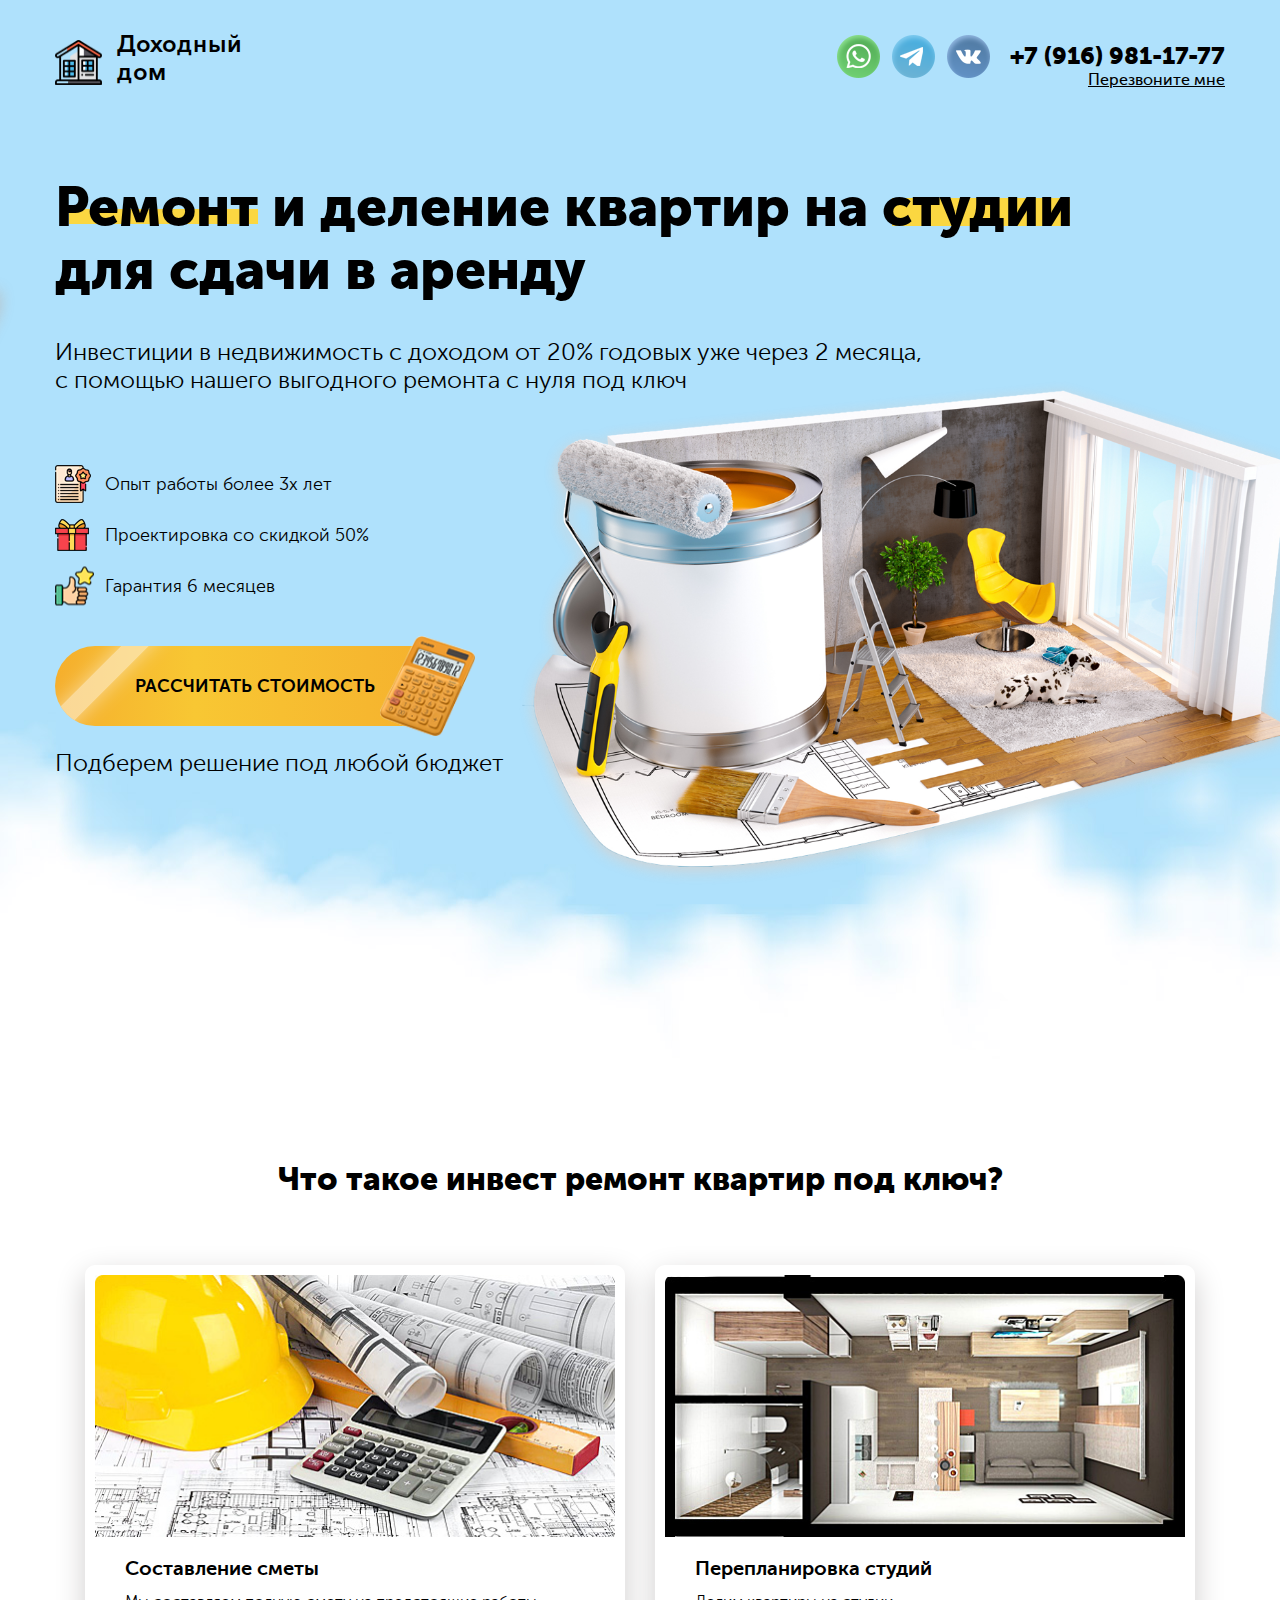
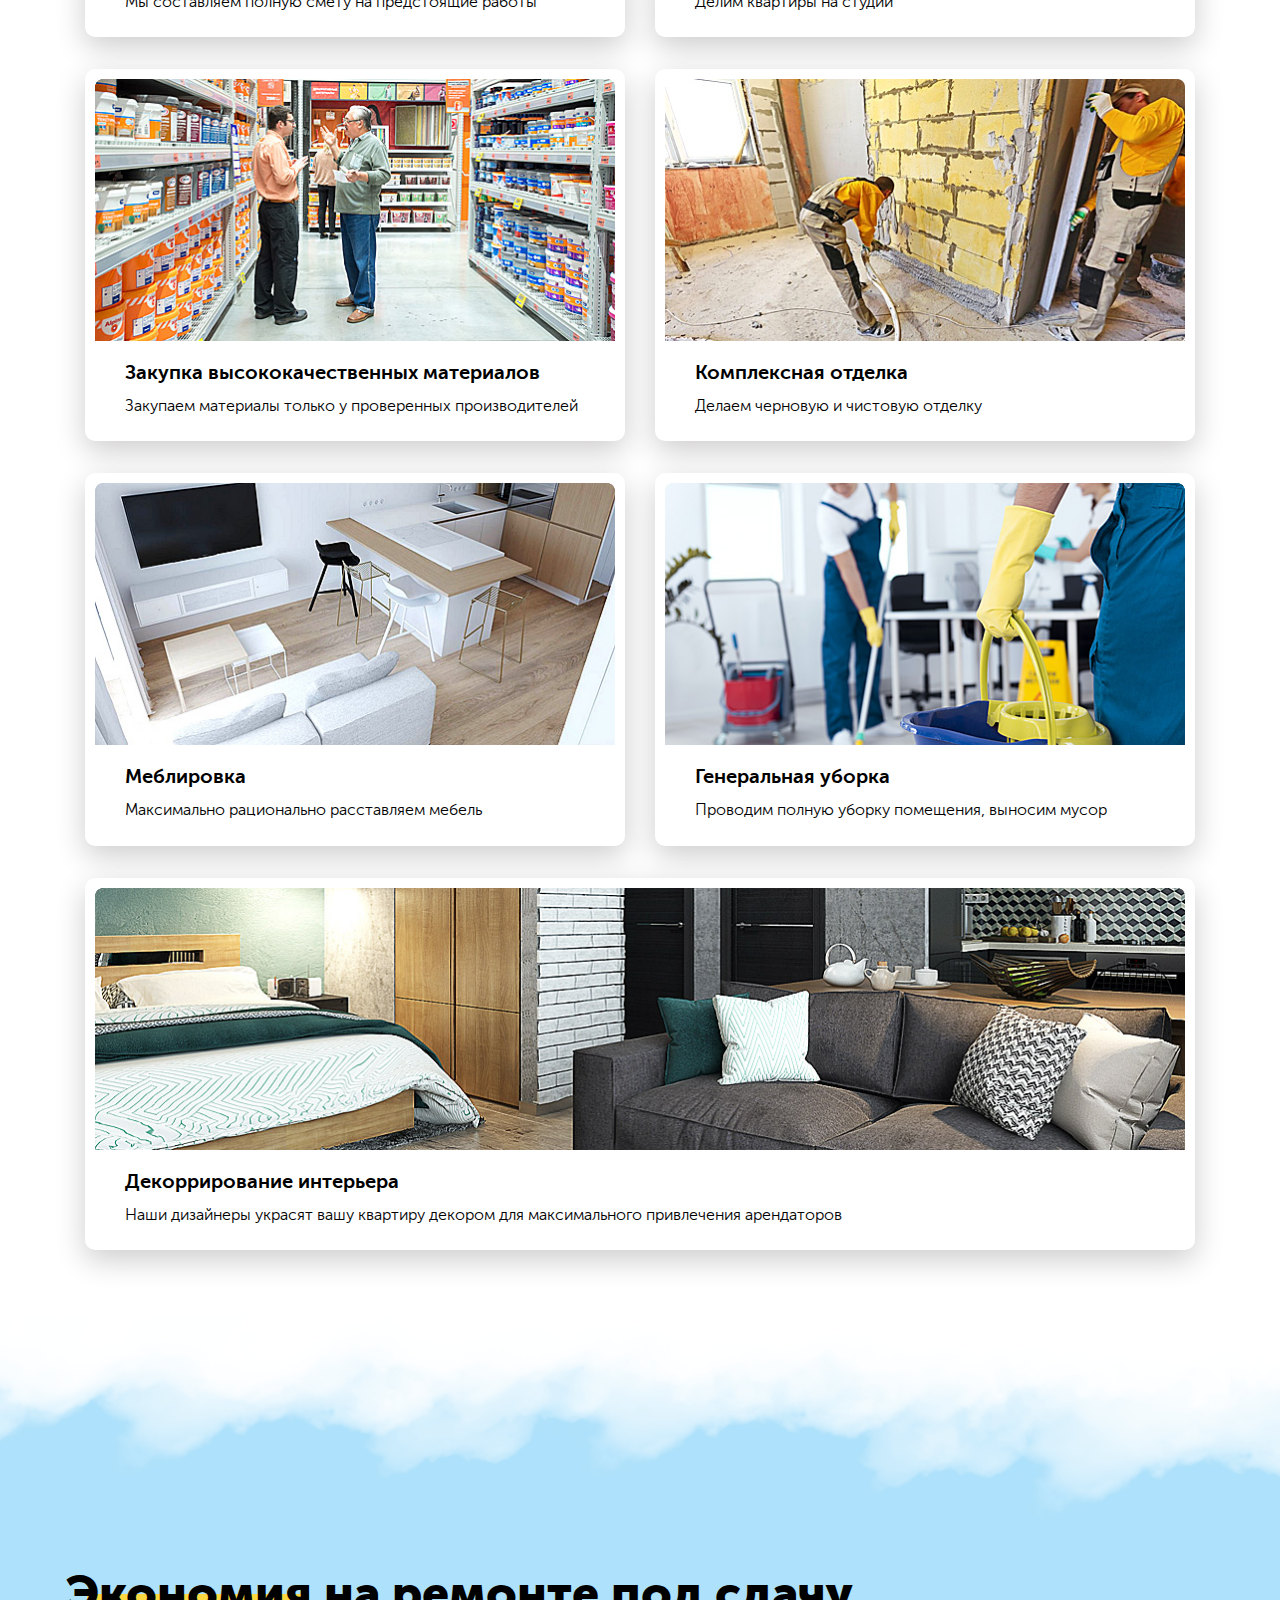
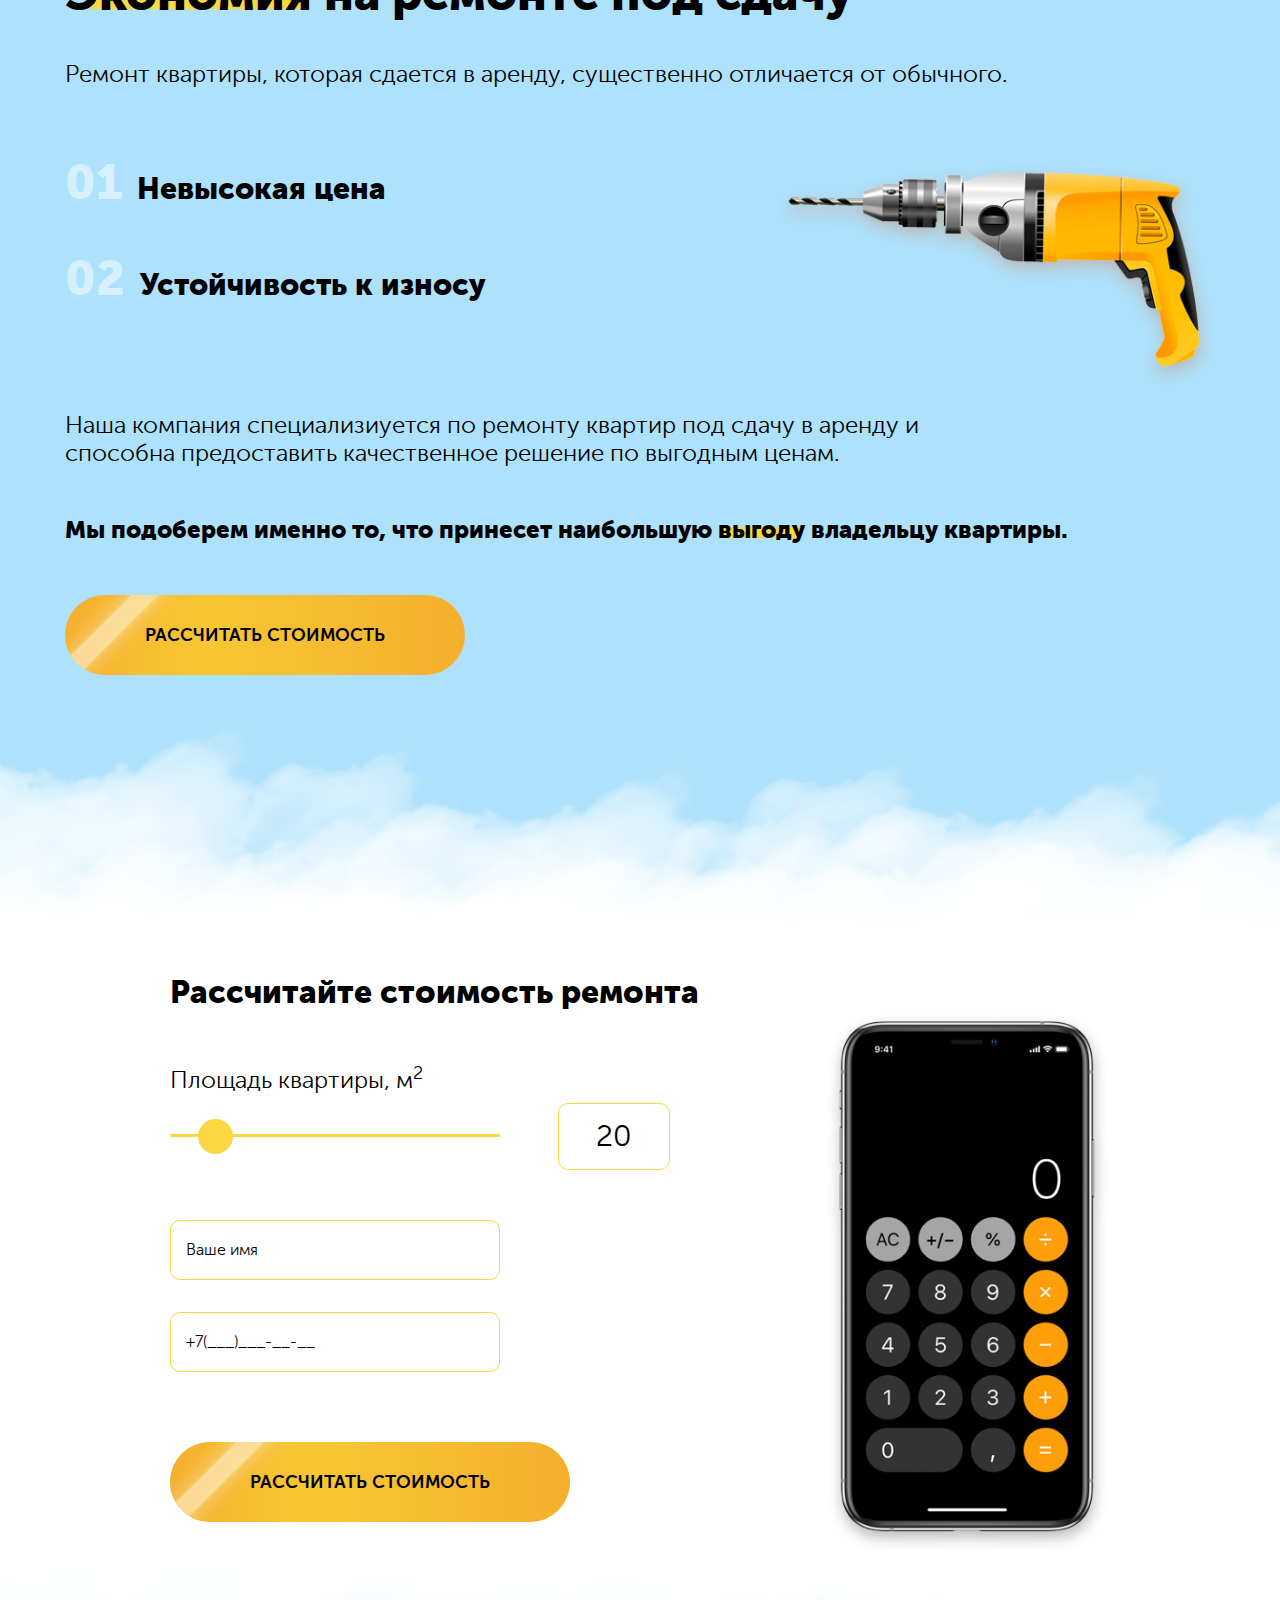
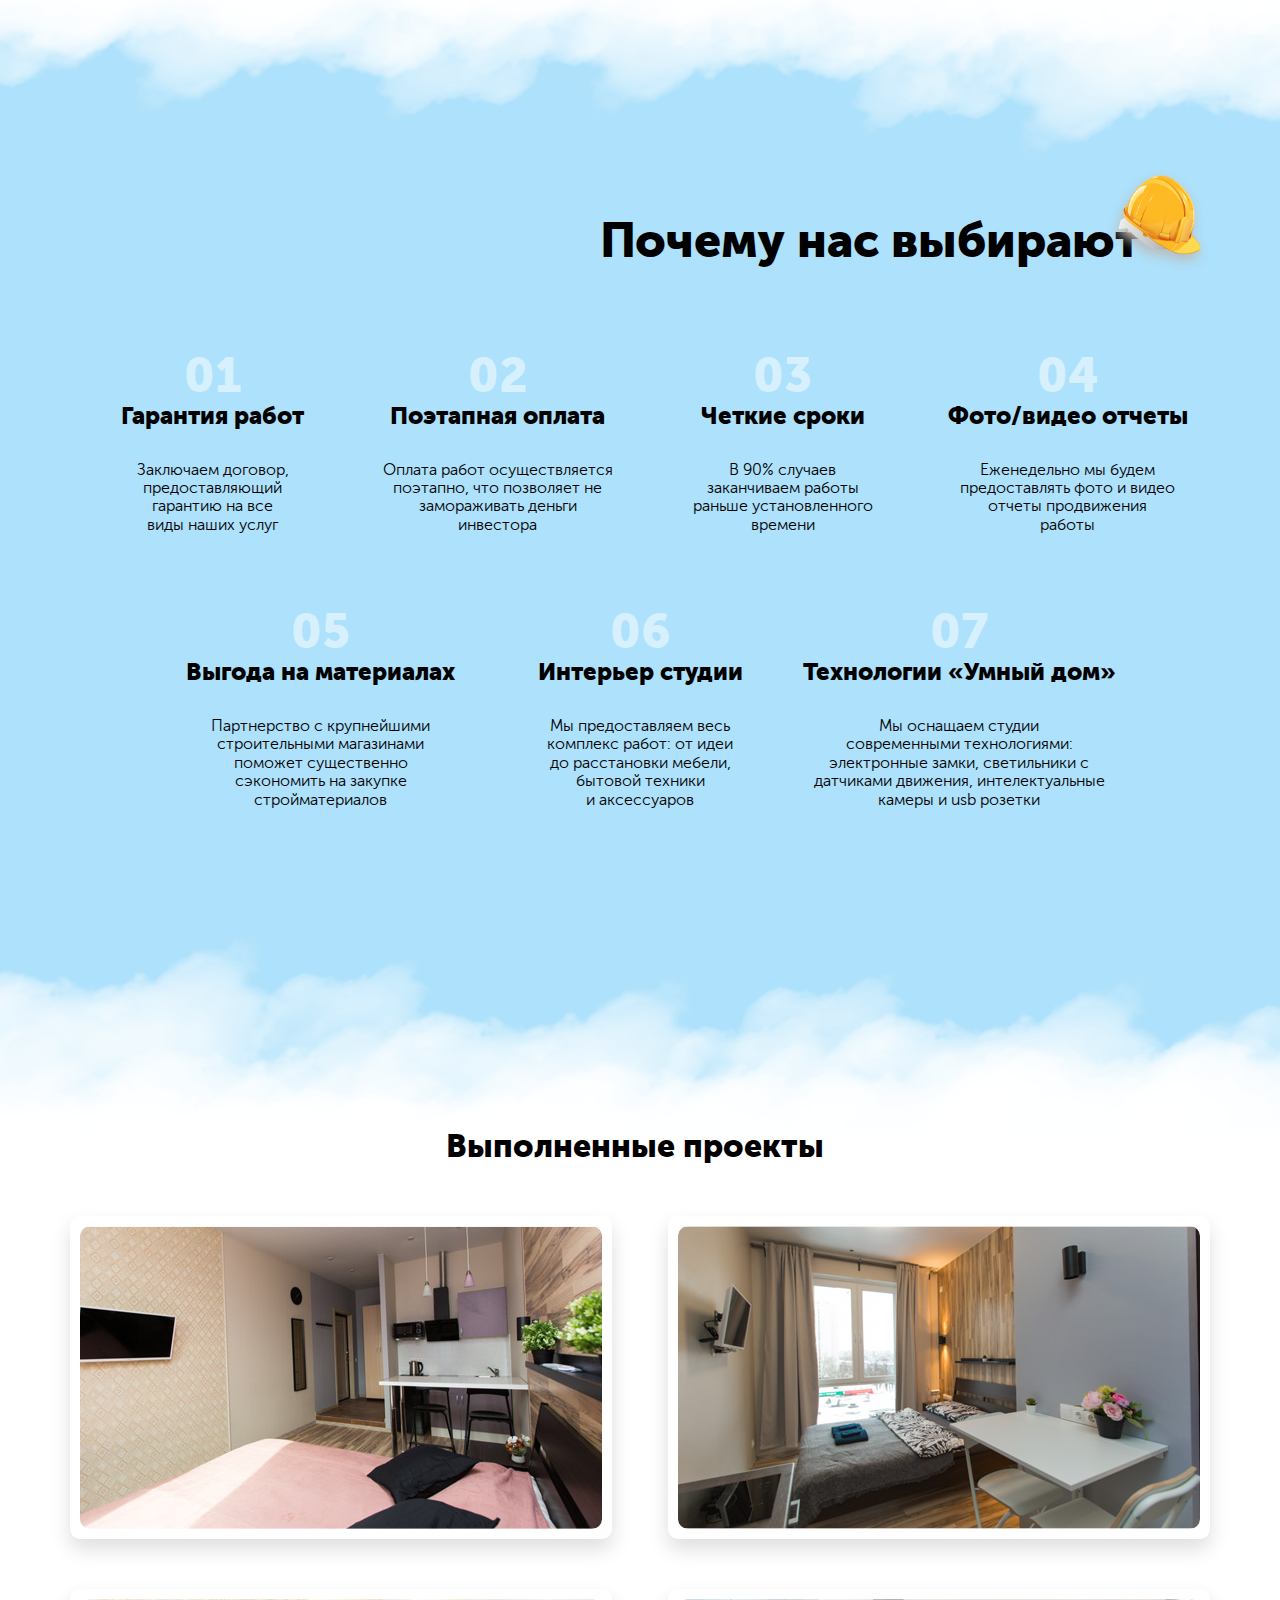
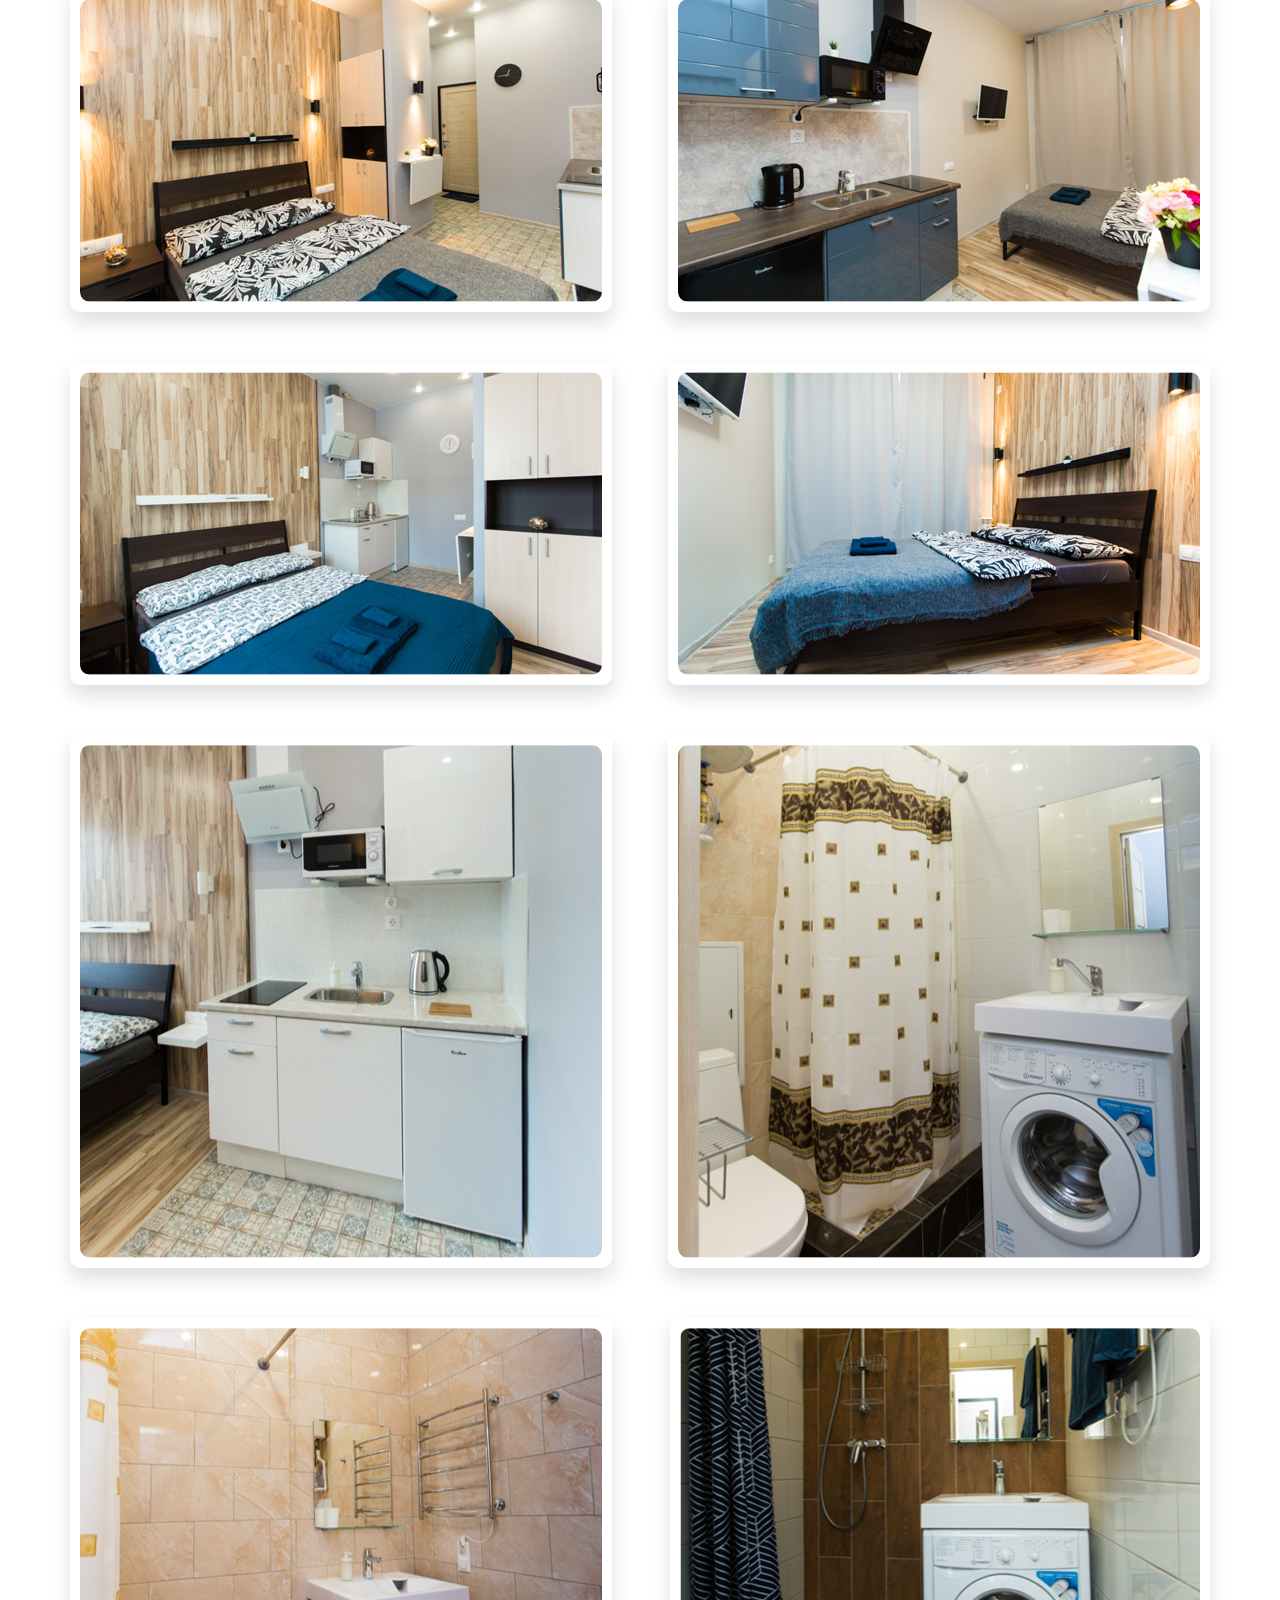
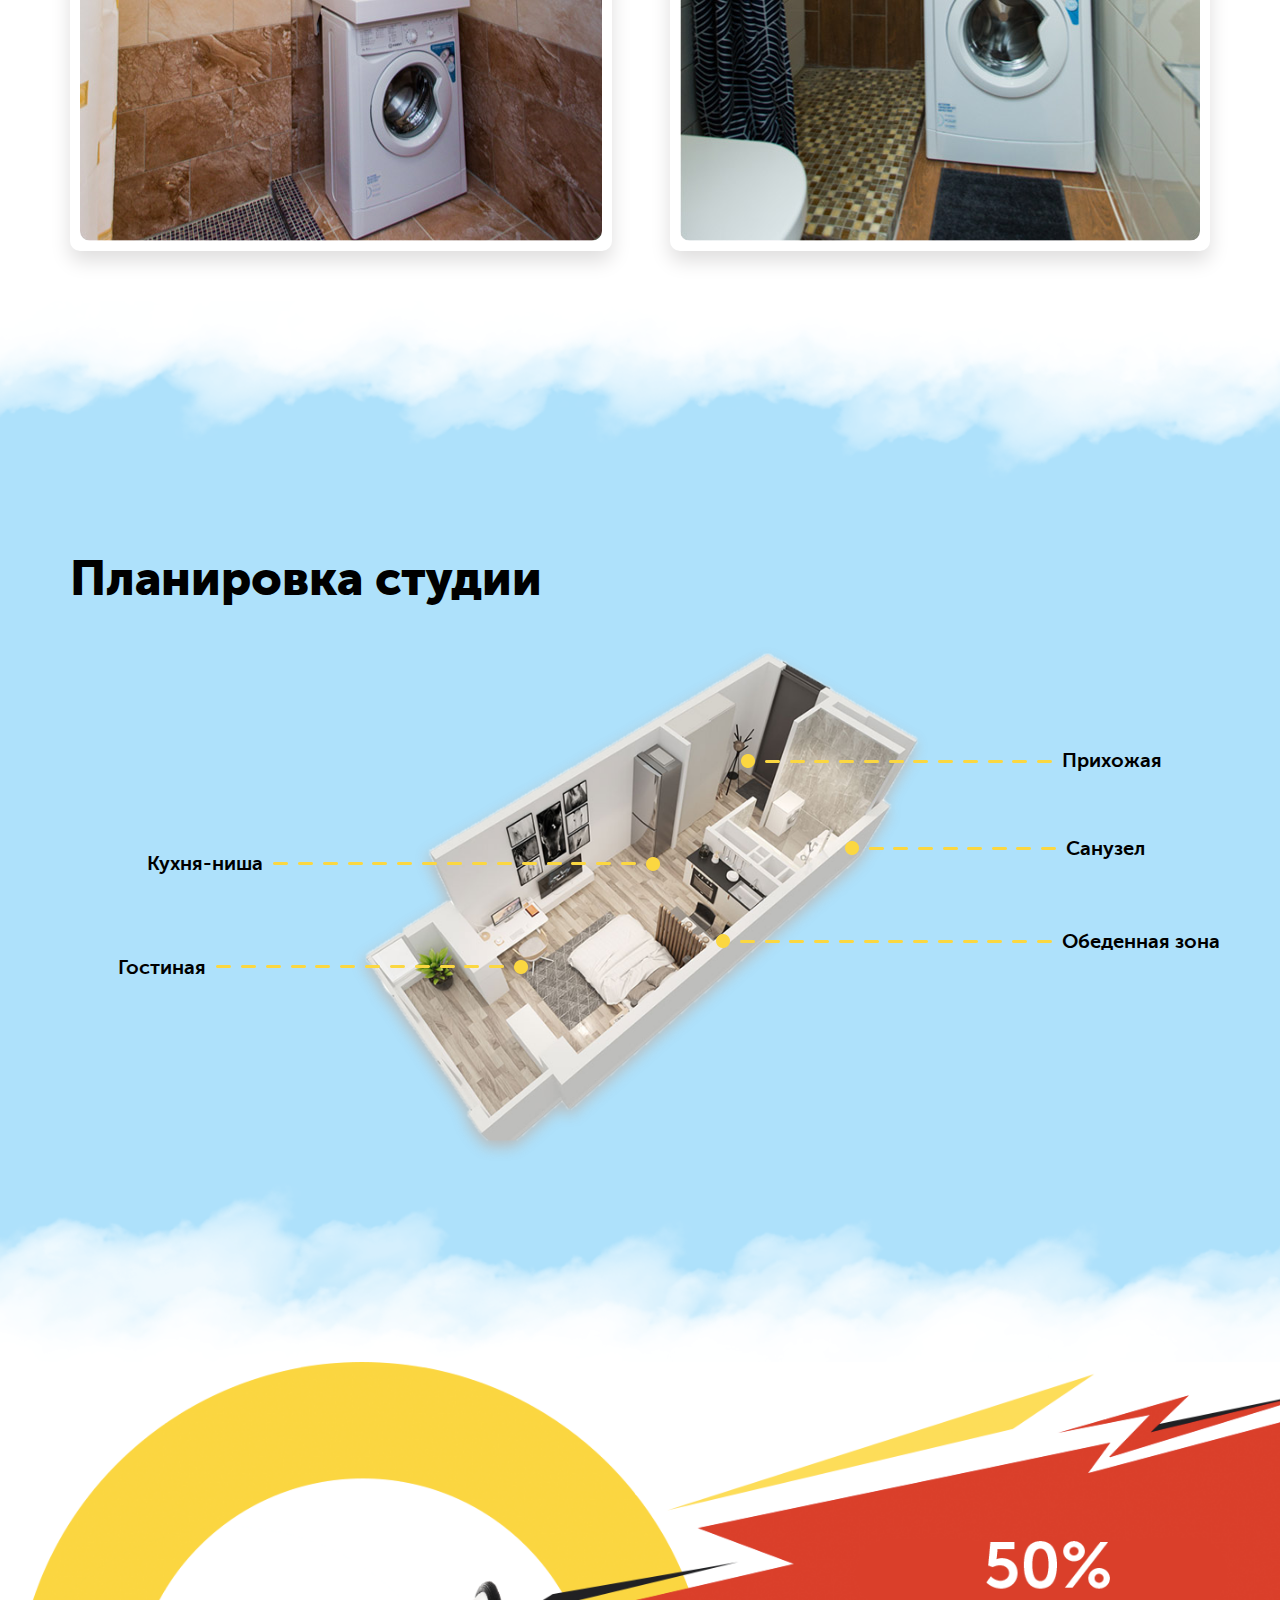
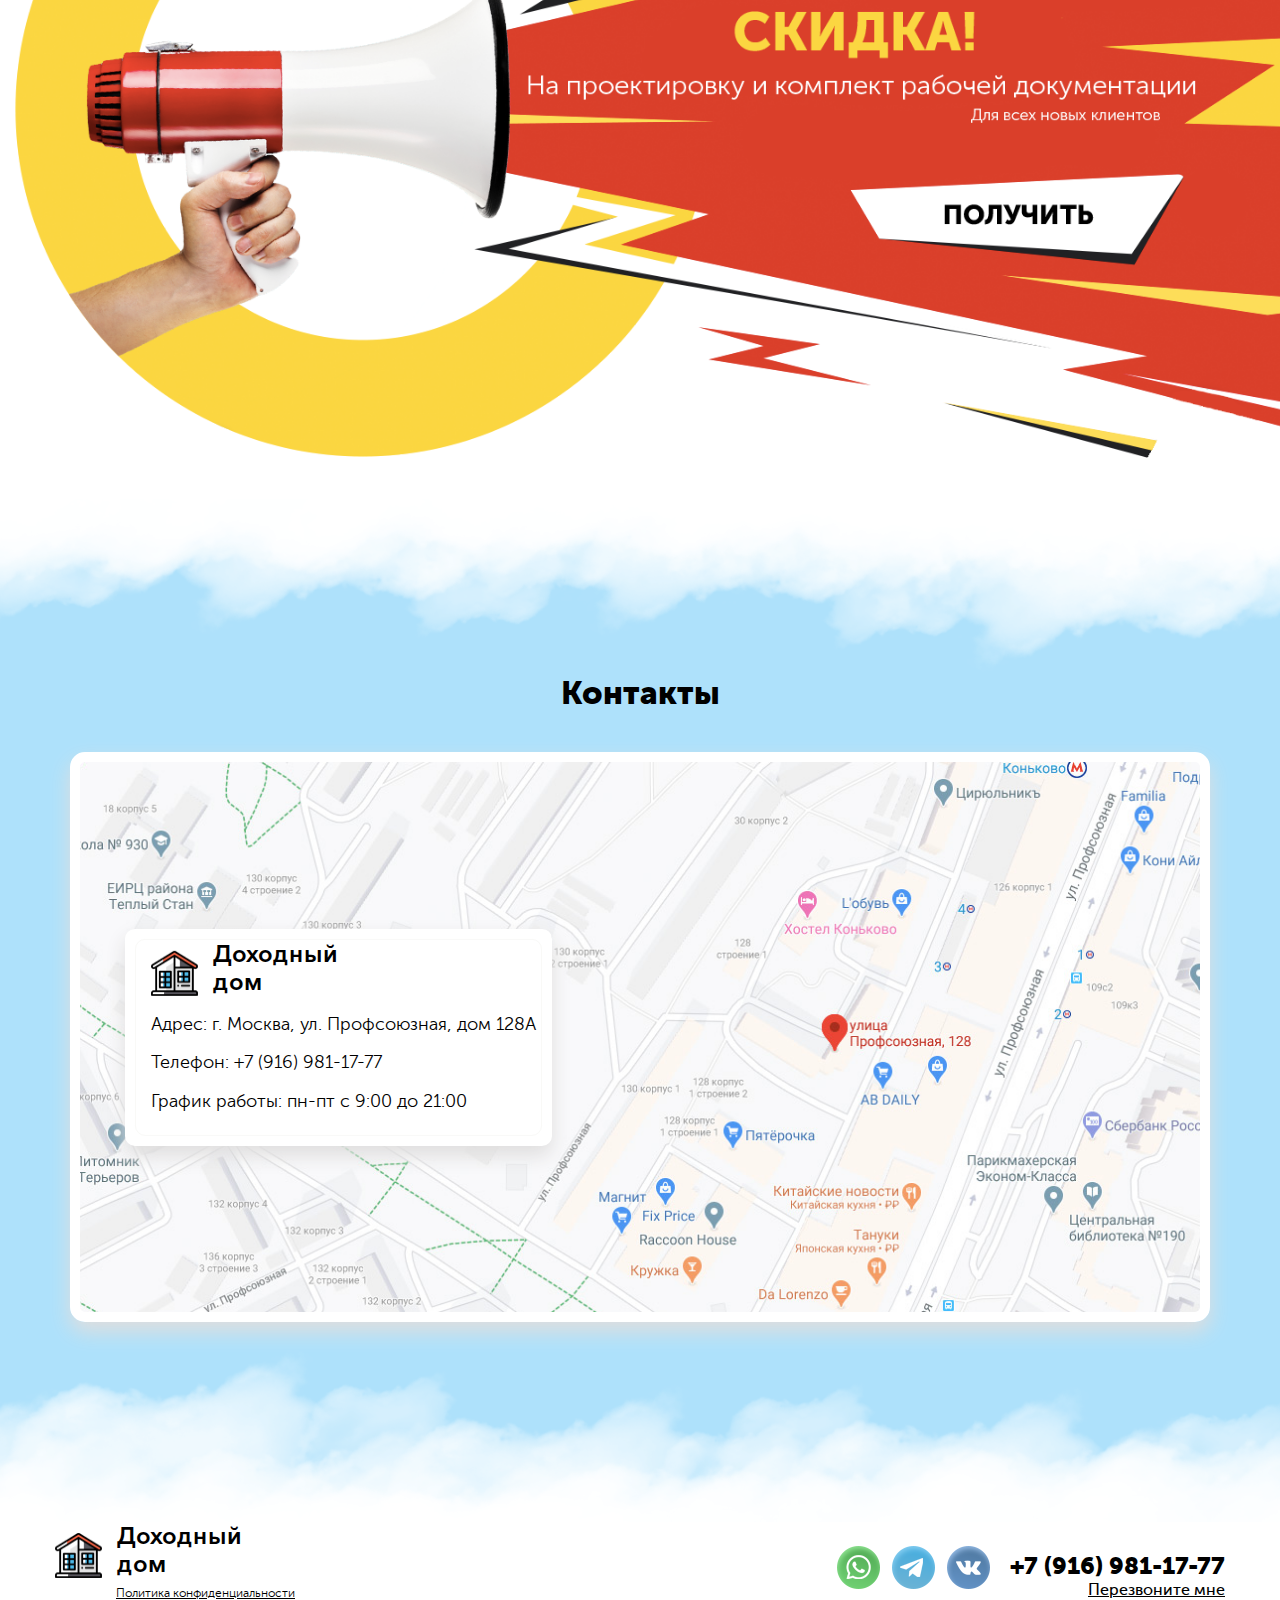
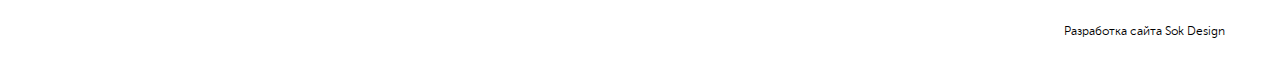
==== commit ec81323c: "Add files via upload" ====
--- a/index.html
+++ b/index.html
@@ -30,7 +30,7 @@
             <a class="main__tel" href="tel:79169811777"><span>+7 (916) 981-17-77</span><img src="img/icon-phone-mob.png"></a>
             <a href="#callback" id="main__btn" class="btn  btn--call main__btn--header  popup-with-zoom-anim">Перезвоните мне</a>
           </div>
-        </header>
+      </header>
       <div class="main__wrapper">
         <h1 class="main__title"><span class="main__title--decor1">Ремонт</span> и деление квартир на <span class="main__title--decor2">студии</span><br> для сдачи в аренду</h1>
         <p class="main__subtitle">Инвестиции в недвижимость с доходом от 20% годовых уже через 2 месяца,
@@ -102,6 +102,13 @@
         </figure>
         <figure class="description__item  description__item--big">
           <img src="img/img7.jpg" alt="">
+          <figcaption>
+            <p class="description__item-title">Декоррирование интерьера</p>
+            <p class="description__item-subtitle">Наши дизайнеры украсят вашу квартиру декором для максимального привлечения арендаторов</p>
+          </figcaption>
+        </figure>
+        <figure class=" description__item  description__item--mob">
+          <img class="description__item--big-img" src="img/img7-mob.jpg" alt="">
           <figcaption>
             <p class="description__item-title">Декоррирование интерьера</p>
             <p class="description__item-subtitle">Наши дизайнеры украсят вашу квартиру декором для максимального привлечения арендаторов</p>
--- a/css/style.min.css
+++ b/css/style.min.css
@@ -1,3 +1,3 @@
 @font-face{font-family:'museosanscyrl-webfont';src:url(../fonts/museosanscyrl-webfont.woff) format('woff'),url(../fonts/museosanscyrl-webfont.woff2) format('woff2');font-weight:400;font-style:normal}@font-face{font-family:'museosanscyrl_300-webfont';src:url(../fonts/museosanscyrl_300-webfont.woff) format('woff'),url(../fonts/museosanscyrl_300-webfont.woff2) format('woff2');font-weight:400;font-style:normal}@font-face{font-family:'museosanscyrl_500-webfont';src:url(../fonts/museosanscyrl_500-webfont.woff) format('woff'),url(../fonts/museosanscyrl_500-webfont.woff2) format('woff2');font-weight:400;font-style:normal}@font-face{font-family:'museosanscyrl_700-webfont';src:url(../fonts/museosanscyrl_700-webfont.woff) format('woff'),url(../fonts/museosanscyrl_700-webfont.woff2) format('woff2');font-weight:400;font-style:normal}@font-face{font-family:'museosanscyrl_900-webfont';src:url(../fonts/museosanscyrl_900-webfont.woff) format('woff'),url(../fonts/museosanscyrl_900-webfont.woff2) format('woff2');font-weight:400;font-style:normal}@font-face{font-family:'avenirnextcyr-demi';src:url(../fonts/avenirnextcyr-demi.woff) format('woff'),url(../fonts/avenirnextcyr-demi.woff2) format('woff2');font-weight:400;font-style:normal}
 /*! normalize.css v8.0.1 | MIT License | github.com/necolas/normalize.css */
-@-webkit-keyframes slideme{0%{left:-30px;margin-left:0}30%,to{left:110%;margin-left:80px}}@keyframes slideme{0%{left:-30px;margin-left:0}30%,to{left:110%;margin-left:80px}}html{line-height:1.15;-webkit-text-size-adjust:100%}.mfp-figure figure,.why__item h3,.why__item p,body{margin:0}details,main{display:block}h1{font-size:2em;margin:.67em 0}hr{-webkit-box-sizing:content-box;box-sizing:content-box;height:0;overflow:visible}code,kbd,pre,samp{font-family:monospace,monospace;font-size:1em}a{background-color:transparent}abbr[title]{border-bottom:none;-webkit-text-decoration:underline dotted;text-decoration:underline dotted}b,strong{font-weight:bolder}small{font-size:80%}sub,sup{font-size:75%;line-height:0;position:relative;vertical-align:baseline}sub{bottom:-.25em}sup{top:-.5em}img{border-style:none}button,input,optgroup,select,textarea{font-family:inherit;font-size:100%;line-height:1.15;margin:0}button,input{overflow:visible}button,select{text-transform:none}[type=button],[type=reset],[type=submit],button{-webkit-appearance:button}[type=button]::-moz-focus-inner,[type=reset]::-moz-focus-inner,[type=submit]::-moz-focus-inner{border-style:none;padding:0}[type=button]:-moz-focusring,[type=reset]:-moz-focusring,[type=submit]:-moz-focusring,button:-moz-focusring{outline:1px dotted ButtonText}fieldset{padding:.35em .75em .625em}legend{color:inherit;display:table;max-width:100%;white-space:normal}progress{vertical-align:baseline}textarea{overflow:auto}[type=checkbox],[type=radio],legend{-webkit-box-sizing:border-box;box-sizing:border-box;padding:0}[type=number]::-webkit-inner-spin-button,[type=number]::-webkit-outer-spin-button{height:auto}[type=search]{-webkit-appearance:textfield;outline-offset:-2px}[type=search]::-webkit-search-decoration{-webkit-appearance:none}::-webkit-file-upload-button{-webkit-appearance:button;font:inherit}summary{display:list-item}[hidden],template{display:none}.btn{font-family:'Montserrat',sans-serif;font-style:normal;font-weight:500;line-height:normal;display:inline-block;-webkit-box-sizing:border-box;box-sizing:border-box;text-decoration:none;z-index:1;border:0;cursor:pointer;-webkit-transition:.3s ease;transition:.3s ease}.btn:active,.btn:focus,input[type=range]:focus{outline:0}.btn--call{text-align:center;height:20px;border-radius:0;color:#000;text-decoration:underline;font-size:16px;background:0 0;padding:0;font-family:'museosanscyrl_500-webfont',Helvetica,Arial,sans-serif}.btn--call:hover{color:#fcc50e}.btn--main,.main__btn2{position:relative;height:80px}.btn--main{display:block;text-align:center;max-width:400px;width:100%;line-height:80px;border-radius:50px;color:#000;font-size:18px;background:0 0;padding:0;background:-webkit-gradient(linear,left top,right top,from(#f5af2d),color-stop(35%,#f8c733),to(#f5af2d));background:linear-gradient(90deg,#f5af2d 0,#f8c733 35%,#f5af2d 100%);text-transform:uppercase;font-family:'museosanscyrl_700-webfont',Helvetica,Arial,sans-serif;overflow:hidden}.main__btn2{width:400px;z-index:1}.main__btn2::before{position:absolute;content:"";right:-20px;top:50%;-webkit-transform:translateY(-50%);transform:translateY(-50%);width:95px;height:100px;background-image:url(../img/calc-min.png);background-position:center;background-repeat:no-repeat;background-size:95px 100px;z-index:2}.btn--main:after{content:"";display:block;width:20px;height:200px;margin-left:60px;background:rgba(255,255,255,.5);-webkit-box-shadow:0 0 20px rgba(255,255,255,.5);box-shadow:0 0 20px rgba(255,255,255,.5);position:absolute;left:-40px;top:-50px;z-index:1;-webkit-transform:rotate(45deg);transform:rotate(45deg);-webkit-transition:all .1s;transition:all .1s;-webkit-animation-name:slideme;animation-name:slideme;-webkit-animation-duration:2s;animation-duration:2s;-webkit-animation-delay:.08s;animation-delay:.08s;-webkit-animation-timing-function:ease-in-out;animation-timing-function:ease-in-out;-webkit-animation-iteration-count:infinite;animation-iteration-count:infinite}.main__btn--footer{padding-top:0}.form{display:inline-block;position:relative;width:100%;background-color:#fff}.form__num,.form__num output{position:absolute;color:#000;font-size:30px}.form__num{display:block;right:0;top:-15px;pointer-events:none;max-width:110px;height:65px;width:100%;border:1px solid #fbd741;border-radius:10px;display:-webkit-box;display:-ms-flexbox;display:flex;-webkit-box-pack:center;-ms-flex-pack:center;justify-content:center;-webkit-box-align:center;-ms-flex-align:center;align-items:center;font-family:'museosanscyrl_300-webfont',Helvetica,Arial,sans-serif}.form__num output{top:50%;left:50%;margin:auto 0;-webkit-transform:translate(-50%,-50%);transform:translate(-50%,-50%)}input[type=range]{-webkit-appearance:none;border:0;max-width:330px;width:100%;height:35px;margin:0;background-color:transparent;padding:0}input[type=range]::-webkit-slider-runnable-track{max-width:100%;height:3px;border:0;border-radius:20px;background-color:#fbd640}input[type=range]::-webkit-slider-thumb{-webkit-appearance:none;-webkit-box-sizing:content-box;box-sizing:content-box;border:0;height:35px;width:35px;border-radius:50%;background-color:#fbd741;margin-top:-15px}input[type=range]::-moz-range-track{max-width:100%;height:3px;border:0;background-color:#fbd640;border-radius:5px}input[type=range]::-moz-range-progress{border-radius:5px;height:3px;background-color:#fcde63}input[type=range]::-moz-range-thumb{-webkit-appearance:none;border:0;height:35px;width:35px;border-radius:50%;background-color:#fbd741;margin-top:-15px}input[type=range]::-ms-track{-webkit-appearance:none;border:0;height:3px;width:300px;background-color:#fbd640;margin-top:0;color:transparent;box-sizing:content-box}input[type=range]::-ms-thumb{border:0;padding:0;height:35px;width:35px;margin-top:0;border-radius:50%;background:#fbd741}input[type=range]::-ms-fill-lower{background-color:#fcdb59}.form__row{margin:0 auto;display:-webkit-box;display:-ms-flexbox;display:flex;-webkit-box-orient:vertical;-webkit-box-direction:normal;-ms-flex-direction:column;flex-direction:column;-webkit-box-align:start;-ms-flex-align:start;align-items:flex-start;-webkit-box-pack:start;-ms-flex-pack:start;justify-content:flex-start;width:100%;padding-top:50px}.form__input,.form__input-wrap{-webkit-box-sizing:border-box;box-sizing:border-box;width:100%}.form__input-wrap{position:relative;border-radius:0;border:0;text-align:left;max-width:330px;margin-bottom:0}.form__input{font-size:16px;line-height:60px;display:block;height:60px;padding:0 0 0 15px;border-radius:10px;border:1px solid #fbd741;-webkit-transition:.3s ease;transition:.3s ease;font-family:'museosanscyrl_300-webfont',Helvetica,Arial,sans-serif}.form__input::-webkit-input-placeholder{color:#000}.form__input::-moz-placeholder{color:#000}.form__input:-ms-input-placeholder,.form__input::-ms-input-placeholder{color:#000}.form__input::placeholder{color:#000}.form__input:hover{border-color:#ebbe05}.form__input:focus{outline:0}.form__btn{margin-top:50px}.form__btn input{display:block}.popap__title,.popup--politic .title{font-family:'museosanscyrl_900-webfont',Helvetica,Arial,sans-serif}.popap__subtitle,.popap__title{padding:0;font-size:30px;margin:0 0 20px;text-align:center}.popap__subtitle{font-size:18px}.popup--politic .title{color:#000}.popap__subtitle,.popup--politic .sub_title,form input{font-family:'museosanscyrl_300-webfont',Helvetica,Arial,sans-serif}.popup--politic .sub_title{font-size:18px;color:#000}.popup--success .title{text-align:center;font-family:"Muller ExtraBold DEMO";font-size:24px}.popup--success .sub_title{text-align:center;margin:10px 0 0;font-size:14px}.popup--politic{max-width:600px;height:auto;overflow-y:scroll}.popup--politic .title{text-align:center;font-size:24px}.popup--politic .sub_title,form .btn_block{text-align:center}.popup--form #username{margin:0 0 20px}form input{outline:0;border:1px solid #fbd741;border-radius:10px;width:100%;-webkit-box-sizing:border-box;box-sizing:border-box;padding:18px 20px;font-size:16px;margin-bottom:20px}form .btn_block{margin:30px auto 0}form .btn_block .btn{margin:0 auto;border:0;cursor:pointer}.main img,form label{display:block;width:100%}form label{font-size:12px;text-align:center;margin:12px 0 0}form label span{display:inline-block;padding:0 0 0 24px;position:relative}.popup{background:#fff;border-radius:8px;padding:30px;text-align:left;position:relative;margin:0 auto}.form__text{font-size:16px;font-family:'museosanscyrl_300-webfont',Helvetica,Arial,sans-serif}.form__text a{color:#000}.popup--success{max-width:300px}.main,.popup--form{-webkit-box-sizing:border-box;box-sizing:border-box}.popup--form{max-width:500px;padding:30px 60px}.main{width:100%;height:100%;background-color:#fff;background-image:url(../img/bg1.jpg);background-size:auto;background-repeat:no-repeat;background-position:center top;position:relative;padding-bottom:350px;overflow:hidden}.main--thanks{background-size:cover;padding-bottom:200px;height:70vh}.main__img{margin-top:auto;position:absolute;top:33%;right:0;max-width:60%}.main__img--thanks{max-width:45%}.main img{height:auto}.main__wrapper::before{position:absolute;content:"";left:-250px;top:50%;-webkit-transform:translateY(-50%);transform:translateY(-50%);width:226px;height:405px;background-image:url(../img/bg-img2.png);background-position:center;background-repeat:no-repeat;background-size:contain;z-index:1}.main__wrapper{-webkit-box-sizing:border-box;box-sizing:border-box;margin:0 auto;max-width:1200px;width:100%;padding-left:15px;padding-right:15px;position:relative}.main__header,.main__logo{display:-webkit-box;display:-ms-flexbox;display:flex}.main__header{-webkit-box-sizing:border-box;box-sizing:border-box;margin:0 auto;max-width:1200px;width:100%;padding-left:15px;padding-right:15px;-webkit-box-pack:justify;-ms-flex-pack:justify;justify-content:space-between;-webkit-box-align:start;-ms-flex-align:start;align-items:flex-start;padding-top:30px}.main__logo{max-width:240px;-webkit-box-align:end;-ms-flex-align:end;align-items:flex-end;text-decoration:none}.main__logo span{color:#000;font-size:24px;padding-left:15px;font-family:'avenirnextcyr-demi',Helvetica,Arial,sans-serif}.main__logo img{display:block;width:48px;height:45px}.main__social{margin-left:auto;margin-right:20px;margin-top:5px}.main__phone{display:-webkit-box;display:-ms-flexbox;display:flex;-webkit-box-orient:vertical;-webkit-box-direction:normal;-ms-flex-direction:column;flex-direction:column;-webkit-box-align:end;-ms-flex-align:end;align-items:flex-end;text-align:right}.main__phone--header{padding-top:13px}.main__tel{text-decoration:none;font-size:24px;color:#000;font-family:'museosanscyrl_900-webfont',Helvetica,Arial,sans-serif}.main__tel img{display:none}.main__btn{margin-top:10px}.main__title{margin-top:85px;font-size:55px;color:#000;font-family:'museosanscyrl_900-webfont',Helvetica,Arial,sans-serif}.main__title--decor1,.main__title--decor2{position:relative;z-index:1}.main__title--decor1::before,.main__title--decor2::before{position:absolute;content:"";width:93%;height:15px;background-color:#fbd741;right:0;bottom:15px;z-index:-1}.main__title--decor2::before{height:28px;bottom:13px;right:3px}.main__subtitle{max-width:870px;font-size:24px;color:#000;font-family:'museosanscyrl_300-webfont',Helvetica,Arial,sans-serif}.main__items{padding:0;margin:80px 0 50px}.main__descr,.main__item{color:#000;font-family:'museosanscyrl_300-webfont',Helvetica,Arial,sans-serif}.main__item{margin-bottom:30px;list-style:none;font-size:18px;position:relative;padding-left:50px}.main__item::before{position:absolute;content:"";left:0;top:50%;-webkit-transform:translateY(-50%);transform:translateY(-50%)}.main__item--1::before,.main__item--2::before,.main__item--3::before{width:36px;height:38px;background-image:url(../img/icon1.png);background-position:center;background-repeat:no-repeat;background-size:36px 38px}.main__item--2::before,.main__item--3::before{width:34px;height:32px;background-image:url(../img/icon2.png);background-size:34px 32px}.main__item--3::before{width:39px;height:39px;background-image:url(../img/icon3.png);background-size:39px 39px}.main__descr{font-size:24px}.main__img--mob{display:none}.social{display:-webkit-box;display:-ms-flexbox;display:flex}.social__link{-webkit-box-sizing:border-box;box-sizing:border-box;display:block;width:43px;height:43px;position:relative}.social__link:not(:last-child){margin-right:10px}.menu__icon span,.social__link img{display:block;position:absolute;width:100%}.menu{margin-right:20px;margin-left:20px;max-width:1170px;width:100%}.menu__icon{-webkit-box-sizing:border-box;box-sizing:border-box;margin:3px 0;display:none;width:50px;height:35px;position:relative;cursor:pointer}.menu__icon span{height:4px;background:#fff;border-radius:0;opacity:1;left:0;-webkit-transform:rotate(0deg);transform:rotate(0deg);-webkit-transition:.2s ease-in-out;transition:.2s ease-in-out}.menu__icon span:first-child{width:100%}.menu__icon span:nth-child(2),.menu__icon span:nth-child(3),.menu__icon span:nth-child(4){width:100%}.menu__icon span:nth-child(1){top:0}.menu__icon span:nth-child(2),.menu__icon span:nth-child(3){top:12px}.menu__icon span:nth-child(4){top:24px}.menu__links,.menu__links-container{width:100%;display:-webkit-box;display:-ms-flexbox;display:flex;-ms-flex-wrap:wrap;flex-wrap:wrap;-webkit-box-pack:center;-ms-flex-pack:center;justify-content:center;-webkit-box-align:center;-ms-flex-align:center;align-items:center}.menu__links{list-style-type:none;max-width:1170px;margin:0 auto;border-radius:20px;background-color:#fff;padding:15px 0}.menu__links-container{max-width:800px;-webkit-transform:translateY(0);transform:translateY(0)}.menu__links-item{position:relative}.menu__links a,.menu__links--footer a{display:inline-block;color:#545454;font-size:18px;line-height:30px;padding:0 10px;text-decoration:none;-webkit-transition:.25s ease;transition:.25s ease}.menu__links a:hover{text-decoration:none;color:#b41484}.menu.menu_state_open .menu__icon span:nth-child(1){top:18px;width:0%;left:50%}.menu.menu_state_open .menu__icon span:nth-child(2){-webkit-transform:rotate(45deg);transform:rotate(45deg)}.menu.menu_state_open .menu__icon span:nth-child(3){-webkit-transform:rotate(-45deg);transform:rotate(-45deg)}.menu.menu_state_open .menu__icon span:nth-child(4){top:18px;width:0%;left:50%}.menu.menu_state_open .menu__links{-webkit-transform:translateY(0);transform:translateY(0)}.description{min-height:100vh;background-color:#fff;padding-top:10px;padding-bottom:50px}.description,.description__item,.description__items{-webkit-box-sizing:border-box;box-sizing:border-box;width:100%}.description__items{margin:0 auto;max-width:1170px;padding-left:15px;padding-right:15px;display:-webkit-box;display:-ms-flexbox;display:flex;-webkit-box-pack:justify;-ms-flex-pack:justify;justify-content:space-between;-ms-flex-wrap:wrap;flex-wrap:wrap}.description__item{max-width:calc(50% - 30px);margin-left:15px;margin-right:15px;padding:10px;background-color:#fff;border-radius:10px;-webkit-box-shadow:0 10px 30px 0 #cfcdcd;box-shadow:0 10px 30px 0 #cfcdcd}.description__item figcaption{margin:0;padding:0 0 0 30px}.description__item--big{max-width:calc(100% - 30px);width:100%}.description__item img{display:block;width:100%;margin:0}.description__title{-webkit-box-sizing:border-box;box-sizing:border-box;max-width:1170px;width:100%;padding-left:15px;padding-right:15px;margin:0 auto 50px;font-family:'museosanscyrl_900-webfont',Helvetica,Arial,sans-serif;font-size:32px;text-align:center}.description__item-title{font-family:'museosanscyrl_700-webfont',Helvetica,Arial,sans-serif;font-size:20px;text-align:left;margin-bottom:0}.description__item-subtitle{font-family:'museosanscyrl_300-webfont',Helvetica,Arial,sans-serif;font-size:16px;text-align:left;margin-top:13px}.advantage,.advantage__wrapper{-webkit-box-sizing:border-box;box-sizing:border-box;width:100%}.advantage{height:100%;position:relative;background-image:url(../img/cloud-bg.png);background-size:cover;background-repeat:no-repeat;background-position:center;padding-top:250px;padding-bottom:250px}.advantage__wrapper{margin:0 auto;max-width:1170px;padding-left:10px;padding-right:10px}.advantage__title{margin-top:0;font-size:48px;color:#000;font-family:'museosanscyrl_900-webfont',Helvetica,Arial,sans-serif}.advantage__title--decor{position:relative;z-index:1}.advantage__text2--decor::before,.advantage__title--decor::before{position:absolute;content:"";width:90%;height:15px;background-color:#fbd741;right:3px;bottom:12px;z-index:-1}.advantage__subtitle{font-size:24px;color:#000;font-family:'museosanscyrl_300-webfont',Helvetica,Arial,sans-serif}.advantage__items{margin:0;padding:0;position:relative}.advantage__items--wrap{display:-webkit-box;display:-ms-flexbox;display:flex;-webkit-box-pack:justify;-ms-flex-pack:justify;justify-content:space-between;-webkit-box-align:center;-ms-flex-align:center;align-items:center}.advantage__img{padding-top:50px;max-width:440px;width:100%}.advantage__img img,.calculator__right img{display:block;width:100%;height:auto}.advantage__item{padding:0;list-style:none;margin:0 0 40px;font-size:30px;color:#000;font-family:'museosanscyrl_900-webfont',Helvetica,Arial,sans-serif}.advantage__item span{font-size:48px;padding-right:15px;color:#d6f0fd}.advantage__text1,.advantage__text2{margin-bottom:50px;font-size:24px;color:#000;font-family:'museosanscyrl_300-webfont',Helvetica,Arial,sans-serif}.advantage__item span,.advantage__text2{font-family:'museosanscyrl_900-webfont',Helvetica,Arial,sans-serif}.advantage__text2--decor{z-index:1;position:relative}.advantage__text2--decor::before{height:11px;bottom:6px}.calculator,.calculator__title,.calculator__wrapper{-webkit-box-sizing:border-box;box-sizing:border-box;width:100%}.calculator{height:100%;background-color:#fff;padding-bottom:10px}.calculator__title,.calculator__wrapper{max-width:970px;padding-left:15px;padding-right:15px}.calculator__wrapper{margin:0 auto;display:-webkit-box;display:-ms-flexbox;display:flex;-webkit-box-pack:justify;-ms-flex-pack:justify;justify-content:space-between;-webkit-box-align:center;-ms-flex-align:center;align-items:center}.calculator__title{margin:50px auto 0;font-size:32px;color:#000;font-family:'museosanscyrl_900-webfont',Helvetica,Arial,sans-serif}.calculator__left{max-width:60%;width:100%}.calculator__right{max-width:285px;width:100%}.calculator__form{max-width:500px;width:100%}.calculator__text{font-size:24px;color:#000;font-family:'museosanscyrl_300-webfont',Helvetica,Arial,sans-serif}.why,.why__main-title::after{background-position:center;background-repeat:no-repeat}.why,.why__wrapper{-webkit-box-sizing:border-box;box-sizing:border-box;width:100%}.why{height:100%;background-color:#fff;background-image:url(../img/cloud-bg.png);background-size:cover;padding-top:250px;padding-bottom:250px}.why__wrapper{margin:0 auto;max-width:1170px;padding-left:15px;padding-right:15px}.why__main-title{margin:0 0 80px;text-align:right;font-size:48px;position:relative;padding-right:70px;color:#000;font-family:'museosanscyrl_900-webfont',Helvetica,Arial,sans-serif}.why__main-title::after{position:absolute;top:-45px;right:0;content:"";width:104px;height:104px;background-image:url(../img/hat.png);background-size:104px 104px}.why__item,.why__items{display:-webkit-box;display:-ms-flexbox;display:flex;-webkit-box-pack:center;-ms-flex-pack:center;justify-content:center}.why__items{-ms-flex-wrap:wrap;flex-wrap:wrap;-webkit-box-align:start;-ms-flex-align:start;align-items:flex-start}.why__item{width:25%;margin-bottom:70px;-webkit-box-orient:vertical;-webkit-box-direction:normal;-ms-flex-direction:column;flex-direction:column;-webkit-box-align:center;-ms-flex-align:center;align-items:center;text-align:center}.why__item--big{width:28%}.why__num,.why__title{font-family:'museosanscyrl_900-webfont',Helvetica,Arial,sans-serif}.why__num{font-size:48px;color:#d6f0fd;margin-bottom:20px}.why__title{font-size:24px;padding-bottom:30px}.contacts__address--wrapper a,.contacts__address--wrapper p,.why__descr{font-size:16px;font-family:'museosanscyrl_300-webfont',Helvetica,Arial,sans-serif}.projects,.projects__wrapper{-webkit-box-sizing:border-box;box-sizing:border-box;width:100%}.projects{height:100%;background-color:#fff}.projects__wrapper{margin:0 auto;max-width:1170px;padding-left:15px;padding-right:15px}.projects__title{margin:0 0 50px;text-align:center;font-size:32px;position:relative;padding-right:10px;color:#000;font-family:'museosanscyrl_900-webfont',Helvetica,Arial,sans-serif}.projects__items{display:-webkit-box;display:-ms-flexbox;display:flex;-ms-flex-wrap:wrap;flex-wrap:wrap;-webkit-box-pack:justify;-ms-flex-pack:justify;justify-content:space-between}.projects__item{max-width:50%;background-color:#fff;padding:10px;-webkit-box-shadow:0 10px 20px 0 #dfdede;box-shadow:0 10px 20px 0 #dfdede;margin-bottom:50px}.projects__item,.projects__item img{border-radius:10px}.plan,.plan__wrapper{-webkit-box-sizing:border-box;box-sizing:border-box;width:100%}.plan{height:100%;background-color:#fff;background-image:url(../img/cloud-bg.png);background-size:cover;background-repeat:no-repeat;background-position:center;padding-top:250px;padding-bottom:200px}.plan__wrapper{margin:0 auto;max-width:1170px;padding-left:15px;padding-right:15px;display:-webkit-box;display:-ms-flexbox;display:flex;-webkit-box-orient:vertical;-webkit-box-direction:normal;-ms-flex-direction:column;flex-direction:column}.plan__title{margin:0 0 40px;text-align:left;font-size:48px;position:relative;padding-right:10px;color:#000;font-family:'museosanscyrl_900-webfont',Helvetica,Arial,sans-serif}.plan__img{margin:auto;position:relative}.plan__num{display:-webkit-box;display:-ms-flexbox;display:flex;-webkit-box-pack:center;-ms-flex-pack:center;justify-content:center;-webkit-box-align:center;-ms-flex-align:center;align-items:center;position:absolute;white-space:nowrap;font-size:20px;color:#000;font-family:'museosanscyrl_700-webfont',Helvetica,Arial,sans-serif}.plan__1{top:40%;left:-35%}.plan__2{top:60%;left:-40%}.plan__3{top:20%;right:-40%}.plan__4{top:37%;right:-37%}.plan__5{top:55%;right:-50%}.plan__img--main{display:block;max-width:580px;width:100%;height:auto}.plan__mob{display:none}.sale{width:100%;background-color:#fff;-webkit-box-sizing:border-box;box-sizing:border-box}.sale__wrapper{margin:0 auto;max-width:1920px;position:relative}.projects__item img,.sale__wrapper img{display:block;width:100%;height:auto}.contacts,.contacts__wrapper,.sale__wrapper{-webkit-box-sizing:border-box;box-sizing:border-box}.contacts{width:100%;background-color:#fff;background-image:url(../img/cloud-bg.png);background-size:cover;background-repeat:no-repeat;background-position:center;padding-top:150px;padding-bottom:200px}.contacts__wrapper{margin:0 auto;max-width:1170px;padding-left:15px;padding-right:15px;position:relative}.contacts__title{text-align:center;font-size:32px;margin-bottom:40px;color:#000;font-family:'museosanscyrl_900-webfont',Helvetica,Arial,sans-serif}.contacts__address,.contacts__map{-webkit-box-shadow:0 10px 20px 0 #dfdede;box-shadow:0 10px 20px 0 #dfdede;padding:10px}.contacts__map{-webkit-box-sizing:border-box;box-sizing:border-box;background-image:url(../img/map.jpg);background-size:cover;background-repeat:no-repeat;background-position:center;border:10px solid #fff;margin:0 auto;max-width:1140px;width:100%;height:570px;border-radius:15px;position:relative}.contacts__address{border-radius:10px;position:absolute;max-width:430px;background-color:#fff;top:50%;-webkit-transform:translateY(-50%);transform:translateY(-50%);left:45px}.contacts__address--wrapper{border-radius:10px;border:1px solid #f9f9f7;padding:0 5px 5px 15px}.contacts__address--wrapper a,.contacts__address--wrapper p{text-decoration:none;font-size:18px;color:#000}.contacts__map iframe{border-radius:15px;margin:0;padding:0;position:absolute;top:0;left:0}.contacts__map-mob,.mfp-align-top .mfp-container:before{display:none}.footer,.footer__wrapper{-webkit-box-sizing:border-box;box-sizing:border-box}.footer{width:100%;background-color:#fff}.footer__wrapper{margin:0 auto;max-width:1200px;padding-left:15px;padding-right:15px;position:relative;display:-webkit-box;display:-ms-flexbox;display:flex;-webkit-box-align:end;-ms-flex-align:end;align-items:flex-end}.footer__privacy{text-align:right;padding-top:5px;padding-bottom:0}.footer__privacy a{color:#000;font-size:12px;font-family:'museosanscyrl_300-webfont',Helvetica,Arial,sans-serif}.footer__col2{display:-webkit-box;display:-ms-flexbox;display:flex;-webkit-box-pack:center;-ms-flex-pack:center;justify-content:center;-webkit-box-align:end;-ms-flex-align:end;align-items:flex-end;padding-top:0;-webkit-box-sizing:border-box;box-sizing:border-box}.footer__social{margin-left:auto;margin-right:20px;margin-bottom:12px}.development{-webkit-box-sizing:border-box;box-sizing:border-box;max-width:1200px;width:100%;margin:0 auto;text-align:right;padding:20px 15px}.development__text{text-decoration:none;color:#000;font-size:12px;font-family:'museosanscyrl_300-webfont',Helvetica,Arial,sans-serif}.mfp-bg{z-index:1042;overflow:hidden;position:fixed;background:#0b0b0b;opacity:.8}.mfp-bg,.mfp-container,.mfp-wrap{width:100%;height:100%;left:0;top:0}.mfp-wrap{z-index:1043;position:fixed;outline:0!important;-webkit-backface-visibility:hidden}.mfp-container{text-align:center;position:absolute;padding:0 8px;-webkit-box-sizing:border-box;box-sizing:border-box}.mfp-container:before,.mfp-content{display:inline-block;vertical-align:middle}.mfp-container:before{content:'';height:100%}.mfp-content{position:relative;margin:0 auto;text-align:left;z-index:1045}.mfp-ajax-holder .mfp-content,.mfp-inline-holder .mfp-content{width:100%;cursor:auto}.mfp-ajax-cur{cursor:progress}.mfp-zoom-out-cur,.mfp-zoom-out-cur .mfp-image-holder .mfp-close{cursor:-webkit-zoom-out;cursor:zoom-out}.mfp-zoom{cursor:pointer;cursor:-webkit-zoom-in;cursor:zoom-in}.mfp-auto-cursor .mfp-content{cursor:auto}.mfp-arrow,.mfp-close,.mfp-counter,.mfp-preloader{-webkit-user-select:none;-moz-user-select:none;-ms-user-select:none;user-select:none}.mfp-loading.mfp-figure,.mfp-s-error .mfp-content,.mfp-s-ready .mfp-preloader{display:none}.mfp-hide{display:none!important}.mfp-preloader{color:#ccc;position:absolute;top:50%;width:auto;text-align:center;margin-top:-.8em;left:8px;right:8px;z-index:1044}.mfp-preloader a{color:#ccc}.mfp-preloader a:hover{color:#fff}button.mfp-arrow,button.mfp-close{overflow:visible;cursor:pointer;background:0 0;border:0;-webkit-appearance:none;display:block;outline:0;padding:0;z-index:1046;-webkit-box-shadow:none;box-shadow:none;-ms-touch-action:manipulation;touch-action:manipulation}button::-moz-focus-inner{padding:0;border:0}.mfp-close{width:44px;height:44px;line-height:44px;position:absolute;right:0;top:0;text-decoration:none;text-align:center;opacity:.65;padding:0 0 18px 10px;color:#fff;font-style:normal;font-size:28px;font-family:Arial,Baskerville,monospace}.mfp-close:focus,.mfp-close:hover{opacity:1}.mfp-close:active{top:1px}.mfp-close-btn-in .mfp-close{color:#333}.mfp-iframe-holder .mfp-close,.mfp-image-holder .mfp-close{color:#fff;right:-6px;text-align:right;padding-right:6px;width:100%}.mfp-counter{position:absolute;top:0;right:0;color:#ccc;font-size:12px;line-height:18px;white-space:nowrap}.mfp-arrow{position:absolute;opacity:.65;top:50%;margin:-55px 0 0;padding:0;width:90px;height:110px;-webkit-tap-highlight-color:transparent}.mfp-arrow:active{margin-top:-54px}.mfp-arrow:focus,.mfp-arrow:hover{opacity:1}.mfp-arrow:after,.mfp-arrow:before{content:'';display:block;width:0;height:0;position:absolute;left:0;top:0;margin-top:35px;margin-left:35px;border:medium inset transparent}.mfp-arrow:after{border-top-width:13px;border-bottom-width:13px;top:8px}.mfp-arrow:before{border-top-width:21px;border-bottom-width:21px;opacity:.7}.mfp-arrow-left{left:0}.mfp-arrow-left:after{border-right:17px solid #fff;margin-left:31px}.mfp-arrow-left:before{margin-left:25px;border-right:27px solid #3f3f3f}.mfp-arrow-right{right:0}.mfp-arrow-right:after{border-left:17px solid #fff;margin-left:39px}.mfp-arrow-right:before{border-left:27px solid #3f3f3f}.mfp-iframe-holder{padding-top:40px;padding-bottom:40px}.mfp-iframe-holder .mfp-content{line-height:0;width:100%;max-width:900px}.mfp-iframe-holder .mfp-close{top:-40px}.mfp-iframe-scaler{width:100%;height:0;overflow:hidden;padding-top:56.25%}.mfp-iframe-scaler iframe{position:absolute;display:block;top:0;left:0;width:100%;height:100%;-webkit-box-shadow:0 0 8px rgba(0,0,0,.6);box-shadow:0 0 8px rgba(0,0,0,.6);background:#000}.mfp-figure:after,img.mfp-img{display:block;width:auto;height:auto}img.mfp-img{-webkit-box-sizing:border-box;box-sizing:border-box;padding:40px 0;margin:0 auto}.mfp-figure,img.mfp-img{line-height:0}.mfp-figure:after{content:'';position:absolute;left:0;top:40px;bottom:40px;right:0;z-index:-1;-webkit-box-shadow:0 0 8px rgba(0,0,0,.6);box-shadow:0 0 8px rgba(0,0,0,.6);background:#444}.mfp-figure small{color:#bdbdbd;display:block;font-size:12px;line-height:14px}.mfp-bottom-bar{margin-top:-36px;position:absolute;top:100%;left:0;width:100%;cursor:auto}.mfp-title{text-align:left;line-height:18px;color:#f3f3f3;word-wrap:break-word;padding-right:36px}.mfp-image-holder .mfp-content,img.mfp-img{max-width:100%}.mfp-gallery .mfp-image-holder .mfp-figure{cursor:pointer}#small-dialog{background:#fff;padding:20px 30px;text-align:left;max-width:1000px;margin:40px auto;position:relative}.my-mfp-zoom-in .zoom-anim-dialog{-webkit-transition:all .2s ease-in-out;transition:all .2s ease-in-out}.my-mfp-zoom-in.mfp-ready .zoom-anim-dialog{opacity:1;-webkit-transform:scale(1);transform:scale(1)}.my-mfp-zoom-in .zoom-anim-dialog,.my-mfp-zoom-in.mfp-removing .zoom-anim-dialog{-webkit-transform:scale(.8);transform:scale(.8);opacity:0}.my-mfp-zoom-in.mfp-bg{opacity:0;-webkit-transition:opacity .3s ease-out;transition:opacity .3s ease-out}.my-mfp-zoom-in.mfp-ready.mfp-bg{opacity:.8}.my-mfp-zoom-in.mfp-removing.mfp-bg{opacity:0}.my-mfp-slide-bottom .zoom-anim-dialog{opacity:0;-webkit-transition:all .2s ease-out;transition:all .2s ease-out;-webkit-transform:translateY(-20px) perspective(600px) rotateX(10deg);transform:translateY(-20px) perspective(600px) rotateX(10deg)}.my-mfp-slide-bottom.mfp-ready .zoom-anim-dialog{opacity:1;-webkit-transform:translateY(0) perspective(600px) rotateX(0);transform:translateY(0) perspective(600px) rotateX(0)}.my-mfp-slide-bottom.mfp-removing .zoom-anim-dialog{opacity:0;-webkit-transform:translateY(-10px) perspective(600px) rotateX(10deg);transform:translateY(-10px) perspective(600px) rotateX(10deg)}.my-mfp-slide-bottom.mfp-bg{opacity:0;-webkit-transition:opacity .3s ease-out;transition:opacity .3s ease-out}.my-mfp-slide-bottom.mfp-ready.mfp-bg{opacity:.8}.my-mfp-slide-bottom.mfp-removing.mfp-bg{opacity:0}@media (min-width:0px) and (max-width:768px){.plan__title{font-size:16px;text-align:center}.plan{padding-top:120px;padding-bottom:120px}.plan__item--mob{margin:0;font-size:16px;color:#000;font-family:'museosanscyrl_700-webfont',Helvetica,Arial,sans-serif}.plan__item--mob li{margin:0;padding:0 0 20px}}@media (min-width:529px) and (max-width:728px){.main{background-size:cover;padding-bottom:150px;background-color:#aee1fb;background-position:center 350px}}@media screen and (min-width:729px){.main__tel img{display:block;width:43px;height:43px}}@media (min-width:729px) and (max-width:960px){.main{background-size:cover;padding-bottom:150px;background-color:#aee1fb;background-position:center 550px}}@media (min-width:729px) and (max-width:1127px){.projects__items{-webkit-box-pack:center;-ms-flex-pack:center;justify-content:center}.projects__item{max-width:50%;width:100%}}@media (min-width:769px) and (max-width:868px){.why__item{width:50%}}@media (min-width:769px) and (max-width:1170px){.plan__title{font-size:30px}.plan__item--mob{margin:0;font-size:16px;color:#000;font-family:'museosanscyrl_700-webfont',Helvetica,Arial,sans-serif}.plan__item--mob li{margin:0;padding:0 0 20px}}@media screen and (min-width:821px){.menu__links-container li{position:relative;padding-right:10px;padding-left:10px}.menu__links-container li:not(:last-child):after{position:absolute;content:'';top:50%;right:0;-webkit-transform:translateY(-50%);transform:translateY(-50%);width:1px;height:15px;background-color:#545454;z-index:10}}@media (min-width:869px) and (max-width:1200px){.why__item{width:33%}}@media screen and (min-width:961px){.main__tel img{display:none}}@media screen and (min-width:1080px){.main--thanks{background-size:cover;padding-bottom:350px;height:auto}}@media screen and (min-width:1160px){.main--thanks{background-size:cover;padding-bottom:350px}}@media screen and (min-width:1528px){.main--thanks{background-size:cover;padding-bottom:200px;height:90vh}}@media screen and (max-width:728px){.btn--main{line-height:55px}.btn--main,.main__btn2{width:270px;height:55px;font-size:14px}.main__btn2::before{position:absolute;content:"";right:-30px;top:50%;-webkit-transform:translateY(-50%);transform:translateY(-50%);width:67px;height:67px;background-size:67px 67px}.form__num{max-width:65px;width:100%;height:32px;top:0}.form__num output{font-size:18px}input[type=range]{max-width:280px;width:80%;height:35px}.form__row{padding-top:15px}.main__logo img{width:28px;height:27px}.main__title{font-size:34px}.main__logo span,.main__subtitle{font-size:14px}.main__title--decor1::before,.main__title--decor2::before{height:10px;bottom:5px}.main__descr{font-size:16px}.main__tel img{display:block}.main__item{font-size:14px}.main__tel img,.social__link{width:27px;height:27px}.advantage{padding-top:150px;padding-bottom:120px}.advantage__title{text-align:center;font-size:20px}.advantage__title--decor::before{height:10px;right:3px;bottom:5px}.advantage__subtitle{text-align:center;font-size:14px}.advantage__item span{font-size:32px}.advantage__item{font-size:20px;margin-bottom:25px}.advantage__text1,.advantage__text2{text-align:center;font-size:13px;line-height:18px;margin-bottom:15px}.advantage__text2{font-size:18px;line-height:28px}.advantage__img{padding-top:0;max-width:300px;width:100%}.calculator__title{font-size:14px;text-align:center;margin-bottom:25px}.calculator__text{font-size:14px}.why__main-title{text-align:center;max-width:240px;font-size:20px;padding-right:0;margin:0 auto 30px}.why__main-title::after{top:-25px;right:-34px;width:57px;height:57px;background-size:57px 57px}.why__item{margin-bottom:30px}.why__num{font-size:38px;margin-bottom:20px}.why__title{font-size:18px;padding-bottom:20px}.why__descr{font-size:14px}.why{padding-bottom:200px}.projects__title{font-size:20px;margin-bottom:40px}.projects__item{max-width:100%;width:100%}.contacts{padding-top:150px;padding-bottom:100px}.contacts__wrapper{padding-left:0;padding-right:0}.contacts__title{font-size:14px}.contacts__address{max-width:195px;left:10px}.contacts__address--address,.contacts__address--time{margin:0}.contacts__address--address{margin-top:10px}.contacts__address--address span{display:inline-block;max-width:96px;width:100%}.contacts__address--time span{display:block;max-width:122px;width:100%}.contacts__map{border-radius:0;padding:0;overflow:hidden;height:240px;position:relative;border:0 solid #fff;border-top:10px solid #fff;border-bottom:10px solid #fff}.contacts__address--wrapper a,.contacts__address--wrapper p{font-size:12px}.contacts__map-desc{display:none}.contacts__map-mob{display:block}.main__phone--footer{display:none}.footer__social{margin-bottom:20px}}@media screen and (max-width:868px){.form__input-wrap{max-width:500px}.calculator__wrapper{-webkit-box-orient:vertical;-webkit-box-direction:normal;-ms-flex-direction:column;flex-direction:column;-webkit-box-pack:center;-ms-flex-pack:center;justify-content:center;-webkit-box-align:center;-ms-flex-align:center;align-items:center}.calculator__title{text-align:center}.calculator__left{-webkit-box-ordinal-group:3;-ms-flex-order:2;order:2;max-width:70%;width:100%}.calculator__right{-webkit-box-ordinal-group:2;-ms-flex-order:1;order:1;max-width:40%;width:100%}}@media screen and (max-width:527px){input[type=range]{max-width:250px;width:80%}.form__btn{margin-top:20px}.form__row{-webkit-box-align:center;-ms-flex-align:center;align-items:center}.form__input{line-height:40px;height:40px;margin-bottom:10px}input[type=range]::-webkit-slider-thumb{height:16px;width:16px;margin-top:-7px}input[type=range]::-moz-range-thumb{height:16px;width:16px;margin-top:-7px}input[type=range]::-ms-thumb{height:16px;width:16px;margin-top:-7px}}@media screen and (max-width:480px){input[type=range]{max-width:200px;width:80%}}@media screen and (max-width:418px){input[type=range]{max-width:160px;width:80%}}@media screen and (max-width:360px){input[type=range]{max-width:120px;width:80%}}@media (max-width:699px){.popup--form .title,.popup--politic .title,.popup--success .title{font-size:18px}.popup--form{padding:30px 10px}.popup--form #username{margin:0 0 10px}form input{padding:12px 15px}form .btn_block .btn{font-size:14px}form label{font-size:10px}}@media (max-width:1279px){form .btn_block{margin:20px auto 0}form .btn_block .btn{font-size:18px}}@media (max-width:1023px){form .btn_block .btn{font-size:16px}form label{margin:15px 0 0}}@media screen and (max-width:1060px){.main__img{margin-top:auto;position:absolute;top:37%;right:0;max-width:60%}}@media screen and (max-width:960px){.main__img--mob{position:static;max-width:100%;margin-bottom:20px}.main__subtitle,.main__title{text-align:center}.main__items{max-width:320px;margin:50px auto}.main__btn2{margin:0 auto}.main__descr{text-align:center}.main__img--mob{display:block}.main__btn--header,.main__img,.main__tel span{display:none}.main__phone--header{padding-top:5px}.main__social{margin-right:15px}.advantage__items--wrap{-webkit-box-orient:vertical;-webkit-box-direction:normal;-ms-flex-direction:column;flex-direction:column;-webkit-box-pack:center;-ms-flex-pack:center;justify-content:center;-webkit-box-align:center;-ms-flex-align:center;align-items:center}.advantage__btn{margin:0 auto}}@media screen and (max-width:528px){.main{background-image:url(../img/bg-mob.jpg);background-size:contain;padding-bottom:180px;background-color:#aee1fb;background-position:center 100%}.main__wrapper{padding-left:10px;padding-right:10px}}@media screen and (max-width:468px){.social__link--footer{width:50px;height:50px}.description__title{margin-bottom:40px;font-size:14px}.description__item-title{font-size:13px;text-align:center;margin-bottom:0}.description__item-subtitle{font-size:11px;text-align:center;margin-top:13px}.description__item figcaption{padding-left:0}.projects__title{font-size:14px}.footer__wrapper{-webkit-box-orient:vertical;-webkit-box-direction:normal;-ms-flex-direction:column;flex-direction:column;-webkit-box-align:center;-ms-flex-align:center;align-items:center;-webkit-box-pack:center;-ms-flex-pack:center;justify-content:center}.development{text-align:center}.development__text{text-decoration:none}.main__logo--footer{-webkit-box-pack:center;-ms-flex-pack:center;justify-content:center}.main__logo--footer span{font-size:16px}.footer__social{margin:20px 0 0}}@media screen and (max-width:820px){.menu{width:auto}.menu__icon{display:inline-block}.menu__links,.menu__links-container{width:100%;display:-webkit-box;display:-ms-flexbox;display:flex}.menu__links{padding:0;-webkit-box-sizing:border-box;box-sizing:border-box;position:absolute;top:0;right:0;bottom:auto;left:0;margin:auto;height:200px;-webkit-transform:translateY(-110%);transform:translateY(-110%);-webkit-transition:all 1s ease;transition:all 1s ease;background:#4d4d4d;z-index:-1;-ms-flex-pack:distribute;justify-content:space-around;-webkit-box-align:end;-ms-flex-align:end;align-items:flex-end;border-radius:0}.menu__links a{font-size:16px;display:block;padding:10px;text-align:center;color:#fff}.menu__links-container{max-width:800px;-ms-flex-wrap:wrap;flex-wrap:wrap;-webkit-box-pack:center;-ms-flex-pack:center;justify-content:center;-webkit-box-align:center;-ms-flex-align:center;align-items:center}}@media screen and (max-width:470px){.menu__links{height:340px}.header__right{display:none}.menu{margin-right:20px;margin-left:auto}.menu__links--footer a{font-size:14px}}@media screen and (max-width:620px){.menu__links{height:280px}}@media screen and (max-width:400px){.menu__links{height:350px}}@media screen and (max-width:768px){.description__item{-webkit-box-sizing:border-box;box-sizing:border-box;max-width:calc(100% - 10px);width:100%;margin-left:5px;margin-right:5px;padding:10px;background-color:#fff;border-radius:10px;-webkit-box-shadow:0 10px 30px 0 #cfcdcd;box-shadow:0 10px 30px 0 #cfcdcd}.why__item{width:80%}}@media screen and (max-width:1170px){.plan__img{display:none}.plan__mob{display:block;margin:auto}.plan__mob--wrap{position:relative}.plan__num--mob{position:absolute;font-size:16px;color:#000;font-family:'museosanscyrl_900-webfont',Helvetica,Arial,sans-serif}.plan__mob--main{width:270px;height:100%}.plan__1--mob{top:35%;left:-5%}.plan__2--mob{top:65%;left:-5%}.plan__3--mob{top:20%;right:-7%}.plan__4--mob{top:35%;right:-7%}.plan__5--mob{top:50%;right:-5%}.plan__img--main{display:block;max-width:580px;width:100%;height:auto}}@media screen and (max-width:800px) and (orientation:landscape),screen and (max-height:300px){.mfp-img-mobile .mfp-image-holder{padding-left:0;padding-right:0}.mfp-img-mobile img.mfp-img{padding:0}.mfp-img-mobile .mfp-figure:after{top:0;bottom:0}.mfp-img-mobile .mfp-figure small{display:inline;margin-left:5px}.mfp-img-mobile .mfp-bottom-bar{background:rgba(0,0,0,.6);bottom:0;margin:0;top:auto;padding:3px 5px;position:fixed;-webkit-box-sizing:border-box;box-sizing:border-box}.mfp-img-mobile .mfp-bottom-bar:empty{padding:0}.mfp-img-mobile .mfp-counter{right:5px;top:3px}.mfp-img-mobile .mfp-close{top:0;right:0;width:35px;height:35px;line-height:35px;background:rgba(0,0,0,.6);position:fixed;text-align:center;padding:0}}@media all and (max-width:900px){.mfp-arrow{-webkit-transform:scale(.75);transform:scale(.75)}.mfp-arrow-left{-webkit-transform-origin:0;transform-origin:0}.mfp-arrow-right{-webkit-transform-origin:100%;transform-origin:100%}.mfp-container{padding-left:6px;padding-right:6px}}+@-webkit-keyframes slideme{0%{left:-30px;margin-left:0}30%,to{left:110%;margin-left:80px}}@keyframes slideme{0%{left:-30px;margin-left:0}30%,to{left:110%;margin-left:80px}}html{line-height:1.15;-webkit-text-size-adjust:100%}.mfp-figure figure,.why__item h3,.why__item p,body{margin:0}details,main{display:block}h1{font-size:2em;margin:.67em 0}hr{-webkit-box-sizing:content-box;box-sizing:content-box;height:0;overflow:visible}code,kbd,pre,samp{font-family:monospace,monospace;font-size:1em}a{background-color:transparent}abbr[title]{border-bottom:none;-webkit-text-decoration:underline dotted;text-decoration:underline dotted}b,strong{font-weight:bolder}small{font-size:80%}sub,sup{font-size:75%;line-height:0;position:relative;vertical-align:baseline}sub{bottom:-.25em}sup{top:-.5em}img{border-style:none}button,input,optgroup,select,textarea{font-family:inherit;font-size:100%;line-height:1.15;margin:0}button,input{overflow:visible}button,select{text-transform:none}[type=button],[type=reset],[type=submit],button{-webkit-appearance:button}[type=button]::-moz-focus-inner,[type=reset]::-moz-focus-inner,[type=submit]::-moz-focus-inner{border-style:none;padding:0}[type=button]:-moz-focusring,[type=reset]:-moz-focusring,[type=submit]:-moz-focusring,button:-moz-focusring{outline:1px dotted ButtonText}fieldset{padding:.35em .75em .625em}legend{color:inherit;display:table;max-width:100%;white-space:normal}progress{vertical-align:baseline}textarea{overflow:auto}[type=checkbox],[type=radio],legend{-webkit-box-sizing:border-box;box-sizing:border-box;padding:0}[type=number]::-webkit-inner-spin-button,[type=number]::-webkit-outer-spin-button{height:auto}[type=search]{-webkit-appearance:textfield;outline-offset:-2px}[type=search]::-webkit-search-decoration{-webkit-appearance:none}::-webkit-file-upload-button{-webkit-appearance:button;font:inherit}summary{display:list-item}[hidden],template{display:none}.btn{font-family:'Montserrat',sans-serif;font-style:normal;font-weight:500;line-height:normal;display:inline-block;-webkit-box-sizing:border-box;box-sizing:border-box;text-decoration:none;z-index:1;border:0;cursor:pointer;-webkit-transition:.3s ease;transition:.3s ease}.btn:active,.btn:focus,input[type=range]:focus{outline:0}.btn--call{text-align:center;height:20px;border-radius:0;color:#000;text-decoration:underline;font-size:16px;background:0 0;padding:0;font-family:'museosanscyrl_500-webfont',Helvetica,Arial,sans-serif}.btn--call:hover{color:#fcc50e}.btn--main,.main__btn2{position:relative;height:80px}.btn--main{display:block;text-align:center;max-width:400px;width:100%;line-height:80px;border-radius:50px;color:#000;font-size:18px;background:0 0;padding:0;background:-webkit-gradient(linear,left top,right top,from(#f5af2d),color-stop(35%,#f8c733),to(#f5af2d));background:linear-gradient(90deg,#f5af2d 0,#f8c733 35%,#f5af2d 100%);text-transform:uppercase;font-family:'museosanscyrl_700-webfont',Helvetica,Arial,sans-serif;overflow:hidden}.main__btn2{width:400px;z-index:1}.main__btn2::before{position:absolute;content:"";right:-20px;top:50%;-webkit-transform:translateY(-50%);transform:translateY(-50%);width:95px;height:100px;background-image:url(../img/calc-min.png);background-position:center;background-repeat:no-repeat;background-size:95px 100px;z-index:2}.btn--main:after{content:"";display:block;width:20px;height:200px;margin-left:60px;background:rgba(255,255,255,.5);-webkit-box-shadow:0 0 20px rgba(255,255,255,.5);box-shadow:0 0 20px rgba(255,255,255,.5);position:absolute;left:-40px;top:-50px;z-index:1;-webkit-transform:rotate(45deg);transform:rotate(45deg);-webkit-transition:all .1s;transition:all .1s;-webkit-animation-name:slideme;animation-name:slideme;-webkit-animation-duration:2s;animation-duration:2s;-webkit-animation-delay:.08s;animation-delay:.08s;-webkit-animation-timing-function:ease-in-out;animation-timing-function:ease-in-out;-webkit-animation-iteration-count:infinite;animation-iteration-count:infinite}.main__btn--footer{padding-top:0}.form{display:inline-block;position:relative;width:100%;background-color:#fff}.form__num,.form__num output{position:absolute;color:#000;font-size:30px}.form__num{display:block;right:0;top:-15px;pointer-events:none;max-width:110px;height:65px;width:100%;border:1px solid #fbd741;border-radius:10px;display:-webkit-box;display:-ms-flexbox;display:flex;-webkit-box-pack:center;-ms-flex-pack:center;justify-content:center;-webkit-box-align:center;-ms-flex-align:center;align-items:center;font-family:'museosanscyrl_300-webfont',Helvetica,Arial,sans-serif}.form__num output{top:50%;left:50%;margin:auto 0;-webkit-transform:translate(-50%,-50%);transform:translate(-50%,-50%)}input[type=range]{-webkit-appearance:none;border:0;max-width:330px;width:100%;height:35px;margin:0;background-color:transparent;padding:0}input[type=range]::-webkit-slider-runnable-track{max-width:100%;height:3px;border:0;border-radius:20px;background-color:#fbd640}input[type=range]::-webkit-slider-thumb{-webkit-appearance:none;-webkit-box-sizing:content-box;box-sizing:content-box;border:0;height:35px;width:35px;border-radius:50%;background-color:#fbd741;margin-top:-15px}input[type=range]::-moz-range-track{max-width:100%;height:3px;border:0;background-color:#fbd640;border-radius:5px}input[type=range]::-moz-range-progress{border-radius:5px;height:3px;background-color:#fcde63}input[type=range]::-moz-range-thumb{-webkit-appearance:none;border:0;height:35px;width:35px;border-radius:50%;background-color:#fbd741;margin-top:-15px}input[type=range]::-ms-track{-webkit-appearance:none;border:0;height:3px;width:300px;background-color:#fbd640;margin-top:0;color:transparent;box-sizing:content-box}input[type=range]::-ms-thumb{border:0;padding:0;height:35px;width:35px;margin-top:0;border-radius:50%;background:#fbd741}input[type=range]::-ms-fill-lower{background-color:#fcdb59}.form__row{margin:0 auto;display:-webkit-box;display:-ms-flexbox;display:flex;-webkit-box-orient:vertical;-webkit-box-direction:normal;-ms-flex-direction:column;flex-direction:column;-webkit-box-align:start;-ms-flex-align:start;align-items:flex-start;-webkit-box-pack:start;-ms-flex-pack:start;justify-content:flex-start;width:100%;padding-top:50px}.form__input,.form__input-wrap{-webkit-box-sizing:border-box;box-sizing:border-box;width:100%}.form__input-wrap{position:relative;border-radius:0;border:0;text-align:left;max-width:330px;margin-bottom:0}.form__input{font-size:16px;line-height:60px;display:block;height:60px;padding:0 0 0 15px;border-radius:10px;border:1px solid #fbd741;-webkit-transition:.3s ease;transition:.3s ease;font-family:'museosanscyrl_300-webfont',Helvetica,Arial,sans-serif}.form__input::-webkit-input-placeholder{color:#000}.form__input::-moz-placeholder{color:#000}.form__input:-ms-input-placeholder,.form__input::-ms-input-placeholder{color:#000}.form__input::placeholder{color:#000}.form__input:hover{border-color:#ebbe05}.form__input:focus{outline:0}.form__btn{margin-top:50px}.form__btn input{display:block}.popap__title,.popup--politic .title{font-family:'museosanscyrl_900-webfont',Helvetica,Arial,sans-serif}.popap__subtitle,.popap__title{padding:0;font-size:30px;margin:0 0 20px;text-align:center}.popap__subtitle{font-size:18px}.popup--politic .title{color:#000}.popap__subtitle,.popup--politic .sub_title,form input{font-family:'museosanscyrl_300-webfont',Helvetica,Arial,sans-serif}.popup--politic .sub_title{font-size:18px;color:#000}.popup--success .title{text-align:center;font-family:"Muller ExtraBold DEMO";font-size:24px}.popup--success .sub_title{text-align:center;margin:10px 0 0;font-size:14px}.popup--politic{max-width:600px;height:auto;overflow-y:scroll}.popup--politic .title{text-align:center;font-size:24px}.popup--politic .sub_title,form .btn_block{text-align:center}.popup--form #username{margin:0 0 20px}form input{outline:0;border:1px solid #fbd741;border-radius:10px;width:100%;-webkit-box-sizing:border-box;box-sizing:border-box;padding:18px 20px;font-size:16px;margin-bottom:20px}form .btn_block{margin:30px auto 0}form .btn_block .btn{margin:0 auto;border:0;cursor:pointer}.main img,form label{display:block;width:100%}form label{font-size:12px;text-align:center;margin:12px 0 0}form label span{display:inline-block;padding:0 0 0 24px;position:relative}.popup{background:#fff;border-radius:8px;padding:30px;text-align:left;position:relative;margin:0 auto}.form__text{font-size:16px;font-family:'museosanscyrl_300-webfont',Helvetica,Arial,sans-serif}.form__text a{color:#000}.popup--success{max-width:300px}.popup--form{max-width:500px;padding:30px 60px;-webkit-box-sizing:border-box;box-sizing:border-box}.main{background-size:auto;background-position:center top;padding-bottom:350px}.main,.main--thanks{width:100%;height:100%;background-color:#fff;-webkit-box-sizing:border-box;box-sizing:border-box;background-image:url(../img/bg1.jpg);background-repeat:no-repeat;position:relative;overflow:hidden}.main__img{margin-top:auto;position:absolute;top:33%;right:0;max-width:60%}.main img{height:auto}.main__wrapper::before{position:absolute;content:"";left:-250px;top:50%;-webkit-transform:translateY(-50%);transform:translateY(-50%);width:226px;height:405px;background-image:url(../img/bg-img2.png);background-position:center;background-repeat:no-repeat;background-size:contain;z-index:1}.main__wrapper{-webkit-box-sizing:border-box;box-sizing:border-box;margin:0 auto;max-width:1200px;width:100%;padding-left:15px;padding-right:15px;position:relative}.main__header,.main__logo{display:-webkit-box;display:-ms-flexbox;display:flex}.main__header{-webkit-box-sizing:border-box;box-sizing:border-box;margin:0 auto;max-width:1200px;width:100%;padding-left:15px;padding-right:15px;-webkit-box-pack:justify;-ms-flex-pack:justify;justify-content:space-between;-webkit-box-align:start;-ms-flex-align:start;align-items:flex-start;padding-top:30px}.main__logo{max-width:240px;-webkit-box-align:end;-ms-flex-align:end;align-items:flex-end;text-decoration:none}.main__logo span{color:#000;font-size:24px;padding-left:15px;font-family:'avenirnextcyr-demi',Helvetica,Arial,sans-serif}.main__logo img{display:block;width:48px;height:45px}.main__social{margin-left:auto;margin-right:20px;margin-top:5px}.main__phone{display:-webkit-box;display:-ms-flexbox;display:flex;-webkit-box-orient:vertical;-webkit-box-direction:normal;-ms-flex-direction:column;flex-direction:column;-webkit-box-align:end;-ms-flex-align:end;align-items:flex-end;text-align:right}.main__phone--header{padding-top:13px}.main__tel{text-decoration:none;font-size:24px;color:#000;font-family:'museosanscyrl_900-webfont',Helvetica,Arial,sans-serif}.main__tel img{display:none}.main__btn{margin-top:10px}.main__title{margin-top:85px;font-size:55px;color:#000;font-family:'museosanscyrl_900-webfont',Helvetica,Arial,sans-serif}.main__title--decor1,.main__title--decor2{position:relative;z-index:1}.main__title--decor1::before,.main__title--decor2::before{position:absolute;content:"";width:93%;height:15px;background-color:#fbd741;right:0;bottom:15px;z-index:-1}.main__title--decor2::before{height:28px;bottom:13px;right:3px}.main__subtitle{max-width:870px;font-size:24px;color:#000;font-family:'museosanscyrl_300-webfont',Helvetica,Arial,sans-serif}.main__items{padding:0;margin:80px 0 50px}.main__descr,.main__item{color:#000;font-family:'museosanscyrl_300-webfont',Helvetica,Arial,sans-serif}.main__item{margin-bottom:30px;list-style:none;font-size:18px;position:relative;padding-left:50px}.main__item::before{position:absolute;content:"";left:0;top:50%;-webkit-transform:translateY(-50%);transform:translateY(-50%)}.main__item--1::before,.main__item--2::before,.main__item--3::before{width:36px;height:38px;background-image:url(../img/icon1.png);background-position:center;background-repeat:no-repeat;background-size:36px 38px}.main__item--2::before,.main__item--3::before{width:34px;height:32px;background-image:url(../img/icon2.png);background-size:34px 32px}.main__item--3::before{width:39px;height:39px;background-image:url(../img/icon3.png);background-size:39px 39px}.main__descr{font-size:24px}.main__img--mob{display:none}.social{display:-webkit-box;display:-ms-flexbox;display:flex}.social__link{-webkit-box-sizing:border-box;box-sizing:border-box;display:block;width:43px;height:43px;position:relative}.social__link:not(:last-child){margin-right:12px}.menu__icon span,.social__link img{display:block;position:absolute;width:100%}.menu{margin-right:20px;margin-left:20px;max-width:1170px;width:100%}.menu__icon{-webkit-box-sizing:border-box;box-sizing:border-box;margin:3px 0;display:none;width:50px;height:35px;position:relative;cursor:pointer}.menu__icon span{height:4px;background:#fff;border-radius:0;opacity:1;left:0;-webkit-transform:rotate(0deg);transform:rotate(0deg);-webkit-transition:.2s ease-in-out;transition:.2s ease-in-out}.menu__icon span:first-child{width:100%}.menu__icon span:nth-child(2),.menu__icon span:nth-child(3),.menu__icon span:nth-child(4){width:100%}.menu__icon span:nth-child(1){top:0}.menu__icon span:nth-child(2),.menu__icon span:nth-child(3){top:12px}.menu__icon span:nth-child(4){top:24px}.menu__links,.menu__links-container{width:100%;display:-webkit-box;display:-ms-flexbox;display:flex;-ms-flex-wrap:wrap;flex-wrap:wrap;-webkit-box-pack:center;-ms-flex-pack:center;justify-content:center;-webkit-box-align:center;-ms-flex-align:center;align-items:center}.menu__links{list-style-type:none;max-width:1170px;margin:0 auto;border-radius:20px;background-color:#fff;padding:15px 0}.menu__links-container{max-width:800px;-webkit-transform:translateY(0);transform:translateY(0)}.menu__links-item{position:relative}.menu__links a,.menu__links--footer a{display:inline-block;color:#545454;font-size:18px;line-height:30px;padding:0 10px;text-decoration:none;-webkit-transition:.25s ease;transition:.25s ease}.menu__links a:hover{text-decoration:none;color:#b41484}.menu.menu_state_open .menu__icon span:nth-child(1){top:18px;width:0%;left:50%}.menu.menu_state_open .menu__icon span:nth-child(2){-webkit-transform:rotate(45deg);transform:rotate(45deg)}.menu.menu_state_open .menu__icon span:nth-child(3){-webkit-transform:rotate(-45deg);transform:rotate(-45deg)}.menu.menu_state_open .menu__icon span:nth-child(4){top:18px;width:0%;left:50%}.menu.menu_state_open .menu__links{-webkit-transform:translateY(0);transform:translateY(0)}.description,.description__items{-webkit-box-sizing:border-box;box-sizing:border-box;width:100%}.description{min-height:100vh;background-color:#fff;padding-top:10px;padding-bottom:50px}.description__items{margin:0 auto;max-width:1170px;padding-left:15px;padding-right:15px;display:-webkit-box;display:-ms-flexbox;display:flex;-webkit-box-pack:justify;-ms-flex-pack:justify;justify-content:space-between;-ms-flex-wrap:wrap;flex-wrap:wrap}.description__item,.description__item--big{-webkit-box-sizing:border-box;box-sizing:border-box;max-width:calc(50% - 30px);width:100%;margin-left:15px;margin-right:15px;padding:10px;background-color:#fff;border-radius:10px;-webkit-box-shadow:0 10px 30px 0 #cfcdcd;box-shadow:0 10px 30px 0 #cfcdcd}.description__item figcaption{margin:0;padding:0 0 0 30px}.description__item--big{max-width:calc(100% - 30px);height:auto}.description__item img,.description__item--big img{display:block;width:100%;height:auto;margin:0}.description__item--mob{display:none}.description__item--big{display:block}.description__title{-webkit-box-sizing:border-box;box-sizing:border-box;max-width:1170px;width:100%;padding-left:15px;padding-right:15px;margin:0 auto 50px;font-family:'museosanscyrl_900-webfont',Helvetica,Arial,sans-serif;font-size:32px;text-align:center}.description__item-title{font-family:'museosanscyrl_700-webfont',Helvetica,Arial,sans-serif;font-size:20px;text-align:left;margin-bottom:0}.description__item-subtitle{font-family:'museosanscyrl_300-webfont',Helvetica,Arial,sans-serif;font-size:16px;text-align:left;margin-top:13px}.advantage,.advantage__wrapper{-webkit-box-sizing:border-box;box-sizing:border-box;width:100%}.advantage{height:100%;position:relative;background-image:url(../img/cloud-bg.png);background-size:cover;background-repeat:no-repeat;background-position:center;padding-top:250px;padding-bottom:250px}.advantage__wrapper{margin:0 auto;max-width:1170px;padding-left:10px;padding-right:10px}.advantage__title{margin-top:0;font-size:48px;color:#000;font-family:'museosanscyrl_900-webfont',Helvetica,Arial,sans-serif}.advantage__title--decor{position:relative;z-index:1}.advantage__text2--decor::before,.advantage__title--decor::before{position:absolute;content:"";width:90%;height:15px;background-color:#fbd741;right:3px;bottom:12px;z-index:-1}.advantage__subtitle{font-size:24px;color:#000;font-family:'museosanscyrl_300-webfont',Helvetica,Arial,sans-serif}.advantage__items{margin:0;padding:0;position:relative}.advantage__items--wrap{display:-webkit-box;display:-ms-flexbox;display:flex;-webkit-box-pack:justify;-ms-flex-pack:justify;justify-content:space-between;-webkit-box-align:center;-ms-flex-align:center;align-items:center}.advantage__img{padding-top:50px;max-width:440px;width:100%}.advantage__img img,.calculator__right img{display:block;width:100%;height:auto}.advantage__item{padding:0;list-style:none;margin:0 0 40px;font-size:30px;color:#000;font-family:'museosanscyrl_900-webfont',Helvetica,Arial,sans-serif}.advantage__item span{font-size:48px;padding-right:15px;color:#d6f0fd}.advantage__text1,.advantage__text2{margin-bottom:50px;font-size:24px;color:#000;font-family:'museosanscyrl_300-webfont',Helvetica,Arial,sans-serif}.advantage__item span,.advantage__text2{font-family:'museosanscyrl_900-webfont',Helvetica,Arial,sans-serif}.advantage__text2--decor{z-index:1;position:relative}.advantage__text2--decor::before{height:11px;bottom:6px}.calculator,.calculator__title,.calculator__wrapper{-webkit-box-sizing:border-box;box-sizing:border-box;width:100%}.calculator{height:100%;background-color:#fff;padding-bottom:10px}.calculator__title,.calculator__wrapper{max-width:970px;padding-left:15px;padding-right:15px}.calculator__wrapper{margin:0 auto;display:-webkit-box;display:-ms-flexbox;display:flex;-webkit-box-pack:justify;-ms-flex-pack:justify;justify-content:space-between;-webkit-box-align:center;-ms-flex-align:center;align-items:center}.calculator__title{margin:50px auto 0;font-size:32px;color:#000;font-family:'museosanscyrl_900-webfont',Helvetica,Arial,sans-serif}.calculator__left{max-width:60%;width:100%}.calculator__right{max-width:285px;width:100%}.calculator__form{max-width:500px;width:100%}.calculator__text{font-size:24px;color:#000;font-family:'museosanscyrl_300-webfont',Helvetica,Arial,sans-serif}.why,.why__main-title::after{background-position:center;background-repeat:no-repeat}.why,.why__wrapper{-webkit-box-sizing:border-box;box-sizing:border-box;width:100%}.why{height:100%;background-color:#fff;background-image:url(../img/cloud-bg.png);background-size:cover;padding-top:250px;padding-bottom:250px}.why__wrapper{margin:0 auto;max-width:1170px;padding-left:15px;padding-right:15px}.why__main-title{white-space:nowrap;margin:0 0 80px;text-align:right;font-size:48px;position:relative;padding-right:70px;color:#000;font-family:'museosanscyrl_900-webfont',Helvetica,Arial,sans-serif}.why__main-title::after{position:absolute;top:-45px;right:0;content:"";width:104px;height:104px;background-image:url(../img/hat.png);background-size:104px 104px}.why__item,.why__items{display:-webkit-box;display:-ms-flexbox;display:flex;-webkit-box-pack:center;-ms-flex-pack:center;justify-content:center}.why__items{-ms-flex-wrap:wrap;flex-wrap:wrap;-webkit-box-align:start;-ms-flex-align:start;align-items:flex-start}.why__item{width:25%;margin-bottom:70px;-webkit-box-orient:vertical;-webkit-box-direction:normal;-ms-flex-direction:column;flex-direction:column;-webkit-box-align:center;-ms-flex-align:center;align-items:center;text-align:center}.why__item--big{width:28%}.why__num,.why__title{font-family:'museosanscyrl_900-webfont',Helvetica,Arial,sans-serif}.why__num{font-size:48px;color:#d6f0fd;margin-bottom:20px}.why__title{font-size:24px;padding-bottom:30px}.contacts__address--wrapper a,.contacts__address--wrapper p,.why__descr{font-size:16px;font-family:'museosanscyrl_300-webfont',Helvetica,Arial,sans-serif}.projects,.projects__wrapper{-webkit-box-sizing:border-box;box-sizing:border-box;width:100%}.projects{height:100%;background-color:#fff}.projects__wrapper{margin:0 auto;max-width:1170px;padding-left:15px;padding-right:15px}.projects__title{margin:0 0 50px;text-align:center;font-size:32px;position:relative;padding-right:10px;color:#000;font-family:'museosanscyrl_900-webfont',Helvetica,Arial,sans-serif}.projects__items{display:-webkit-box;display:-ms-flexbox;display:flex;-ms-flex-wrap:wrap;flex-wrap:wrap;-webkit-box-pack:justify;-ms-flex-pack:justify;justify-content:space-between}.projects__item{max-width:50%;background-color:#fff;padding:10px;-webkit-box-shadow:0 10px 20px 0 #dfdede;box-shadow:0 10px 20px 0 #dfdede;margin-bottom:50px}.projects__item,.projects__item img{border-radius:10px}.plan,.plan__wrapper{-webkit-box-sizing:border-box;box-sizing:border-box;width:100%}.plan{height:100%;background-color:#fff;background-image:url(../img/cloud-bg.png);background-size:cover;background-repeat:no-repeat;background-position:center;padding-top:250px;padding-bottom:200px}.plan__wrapper{margin:0 auto;max-width:1170px;padding-left:15px;padding-right:15px;display:-webkit-box;display:-ms-flexbox;display:flex;-webkit-box-orient:vertical;-webkit-box-direction:normal;-ms-flex-direction:column;flex-direction:column}.plan__title{margin:0 0 40px;text-align:left;font-size:48px;position:relative;padding-right:10px;color:#000;font-family:'museosanscyrl_900-webfont',Helvetica,Arial,sans-serif}.plan__img{margin:auto;position:relative}.plan__num{display:-webkit-box;display:-ms-flexbox;display:flex;-webkit-box-pack:center;-ms-flex-pack:center;justify-content:center;-webkit-box-align:center;-ms-flex-align:center;align-items:center;position:absolute;white-space:nowrap;font-size:20px;color:#000;font-family:'museosanscyrl_700-webfont',Helvetica,Arial,sans-serif}.plan__1{top:40%;left:-35%}.plan__2{top:60%;left:-40%}.plan__3{top:20%;right:-40%}.plan__4{top:37%;right:-37%}.plan__5{top:55%;right:-50%}.plan__img--main{display:block;max-width:580px;width:100%;height:auto}.plan__mob{display:none}.sale{width:100%;background-color:#fff;-webkit-box-sizing:border-box;box-sizing:border-box}.sale__wrapper{margin:0 auto;max-width:1920px;position:relative}.projects__item img,.sale__wrapper img{display:block;width:100%;height:auto}.contacts,.contacts__wrapper,.sale__wrapper{-webkit-box-sizing:border-box;box-sizing:border-box}.contacts{width:100%;background-color:#fff;background-image:url(../img/cloud-bg.png);background-size:cover;background-repeat:no-repeat;background-position:center;padding-top:150px;padding-bottom:200px}.contacts__wrapper{margin:0 auto;max-width:1170px;padding-left:15px;padding-right:15px;position:relative}.contacts__title{text-align:center;font-size:32px;margin-bottom:40px;color:#000;font-family:'museosanscyrl_900-webfont',Helvetica,Arial,sans-serif}.contacts__address,.contacts__map{-webkit-box-shadow:0 10px 20px 0 #dfdede;box-shadow:0 10px 20px 0 #dfdede;padding:10px}.contacts__map{-webkit-box-sizing:border-box;box-sizing:border-box;background-image:url(../img/map.jpg);background-size:cover;background-repeat:no-repeat;background-position:center;border:10px solid #fff;margin:0 auto;max-width:1140px;width:100%;height:570px;border-radius:15px;position:relative}.contacts__address{border-radius:10px;position:absolute;max-width:430px;background-color:#fff;top:50%;-webkit-transform:translateY(-50%);transform:translateY(-50%);left:45px}.contacts__address--wrapper{border-radius:10px;border:1px solid #f9f9f7;padding:0 5px 5px 15px}.contacts__address--wrapper a,.contacts__address--wrapper p{text-decoration:none;font-size:18px;color:#000}.contacts__map iframe{border-radius:15px;margin:0;padding:0;position:absolute;top:0;left:0}.contacts__map-mob,.mfp-align-top .mfp-container:before{display:none}.footer,.footer__wrapper{-webkit-box-sizing:border-box;box-sizing:border-box}.footer{width:100%;background-color:#fff}.footer__wrapper{margin:0 auto;max-width:1200px;padding-left:15px;padding-right:15px;position:relative;display:-webkit-box;display:-ms-flexbox;display:flex;-webkit-box-align:end;-ms-flex-align:end;align-items:flex-end;-webkit-box-pack:justify;-ms-flex-pack:justify;justify-content:space-between}.footer__privacy{text-align:right;padding-top:5px;padding-bottom:0}.footer__privacy a{color:#000;font-size:12px;font-family:'museosanscyrl_300-webfont',Helvetica,Arial,sans-serif}.footer__col2{display:-webkit-box;display:-ms-flexbox;display:flex;-webkit-box-pack:center;-ms-flex-pack:center;justify-content:center;-webkit-box-align:end;-ms-flex-align:end;align-items:flex-end;padding-top:0;-webkit-box-sizing:border-box;box-sizing:border-box}.footer__social{margin-left:auto;margin-right:20px;margin-bottom:12px}.development{-webkit-box-sizing:border-box;box-sizing:border-box;max-width:1200px;width:100%;margin:0 auto;text-align:right;padding:20px 15px}.development__text{text-decoration:none;color:#000;font-size:12px;font-family:'museosanscyrl_300-webfont',Helvetica,Arial,sans-serif}.mfp-bg{z-index:1042;overflow:hidden;position:fixed;background:#0b0b0b;opacity:.8}.mfp-bg,.mfp-container,.mfp-wrap{width:100%;height:100%;left:0;top:0}.mfp-wrap{z-index:1043;position:fixed;outline:0!important;-webkit-backface-visibility:hidden}.mfp-container{text-align:center;position:absolute;padding:0 8px;-webkit-box-sizing:border-box;box-sizing:border-box}.mfp-container:before,.mfp-content{display:inline-block;vertical-align:middle}.mfp-container:before{content:'';height:100%}.mfp-content{position:relative;margin:0 auto;text-align:left;z-index:1045}.mfp-ajax-holder .mfp-content,.mfp-inline-holder .mfp-content{width:100%;cursor:auto}.mfp-ajax-cur{cursor:progress}.mfp-zoom-out-cur,.mfp-zoom-out-cur .mfp-image-holder .mfp-close{cursor:-webkit-zoom-out;cursor:zoom-out}.mfp-zoom{cursor:pointer;cursor:-webkit-zoom-in;cursor:zoom-in}.mfp-auto-cursor .mfp-content{cursor:auto}.mfp-arrow,.mfp-close,.mfp-counter,.mfp-preloader{-webkit-user-select:none;-moz-user-select:none;-ms-user-select:none;user-select:none}.mfp-loading.mfp-figure,.mfp-s-error .mfp-content,.mfp-s-ready .mfp-preloader{display:none}.mfp-hide{display:none!important}.mfp-preloader{color:#ccc;position:absolute;top:50%;width:auto;text-align:center;margin-top:-.8em;left:8px;right:8px;z-index:1044}.mfp-preloader a{color:#ccc}.mfp-preloader a:hover{color:#fff}button.mfp-arrow,button.mfp-close{overflow:visible;cursor:pointer;background:0 0;border:0;-webkit-appearance:none;display:block;outline:0;padding:0;z-index:1046;-webkit-box-shadow:none;box-shadow:none;-ms-touch-action:manipulation;touch-action:manipulation}button::-moz-focus-inner{padding:0;border:0}.mfp-close{width:44px;height:44px;line-height:44px;position:absolute;right:0;top:0;text-decoration:none;text-align:center;opacity:.65;padding:0 0 18px 10px;color:#fff;font-style:normal;font-size:28px;font-family:Arial,Baskerville,monospace}.mfp-close:focus,.mfp-close:hover{opacity:1}.mfp-close:active{top:1px}.mfp-close-btn-in .mfp-close{color:#333}.mfp-iframe-holder .mfp-close,.mfp-image-holder .mfp-close{color:#fff;right:-6px;text-align:right;padding-right:6px;width:100%}.mfp-counter{position:absolute;top:0;right:0;color:#ccc;font-size:12px;line-height:18px;white-space:nowrap}.mfp-arrow{position:absolute;opacity:.65;top:50%;margin:-55px 0 0;padding:0;width:90px;height:110px;-webkit-tap-highlight-color:transparent}.mfp-arrow:active{margin-top:-54px}.mfp-arrow:focus,.mfp-arrow:hover{opacity:1}.mfp-arrow:after,.mfp-arrow:before{content:'';display:block;width:0;height:0;position:absolute;left:0;top:0;margin-top:35px;margin-left:35px;border:medium inset transparent}.mfp-arrow:after{border-top-width:13px;border-bottom-width:13px;top:8px}.mfp-arrow:before{border-top-width:21px;border-bottom-width:21px;opacity:.7}.mfp-arrow-left{left:0}.mfp-arrow-left:after{border-right:17px solid #fff;margin-left:31px}.mfp-arrow-left:before{margin-left:25px;border-right:27px solid #3f3f3f}.mfp-arrow-right{right:0}.mfp-arrow-right:after{border-left:17px solid #fff;margin-left:39px}.mfp-arrow-right:before{border-left:27px solid #3f3f3f}.mfp-iframe-holder{padding-top:40px;padding-bottom:40px}.mfp-iframe-holder .mfp-content{line-height:0;width:100%;max-width:900px}.mfp-iframe-holder .mfp-close{top:-40px}.mfp-iframe-scaler{width:100%;height:0;overflow:hidden;padding-top:56.25%}.mfp-iframe-scaler iframe{position:absolute;display:block;top:0;left:0;width:100%;height:100%;-webkit-box-shadow:0 0 8px rgba(0,0,0,.6);box-shadow:0 0 8px rgba(0,0,0,.6);background:#000}.mfp-figure:after,img.mfp-img{display:block;width:auto;height:auto}img.mfp-img{-webkit-box-sizing:border-box;box-sizing:border-box;padding:40px 0;margin:0 auto}.mfp-figure,img.mfp-img{line-height:0}.mfp-figure:after{content:'';position:absolute;left:0;top:40px;bottom:40px;right:0;z-index:-1;-webkit-box-shadow:0 0 8px rgba(0,0,0,.6);box-shadow:0 0 8px rgba(0,0,0,.6);background:#444}.mfp-figure small{color:#bdbdbd;display:block;font-size:12px;line-height:14px}.mfp-bottom-bar{margin-top:-36px;position:absolute;top:100%;left:0;width:100%;cursor:auto}.mfp-title{text-align:left;line-height:18px;color:#f3f3f3;word-wrap:break-word;padding-right:36px}.mfp-image-holder .mfp-content,img.mfp-img{max-width:100%}.mfp-gallery .mfp-image-holder .mfp-figure{cursor:pointer}#small-dialog{background:#fff;padding:20px 30px;text-align:left;max-width:1000px;margin:40px auto;position:relative}.my-mfp-zoom-in .zoom-anim-dialog{-webkit-transition:all .2s ease-in-out;transition:all .2s ease-in-out}.my-mfp-zoom-in.mfp-ready .zoom-anim-dialog{opacity:1;-webkit-transform:scale(1);transform:scale(1)}.my-mfp-zoom-in .zoom-anim-dialog,.my-mfp-zoom-in.mfp-removing .zoom-anim-dialog{-webkit-transform:scale(.8);transform:scale(.8);opacity:0}.my-mfp-zoom-in.mfp-bg{opacity:0;-webkit-transition:opacity .3s ease-out;transition:opacity .3s ease-out}.my-mfp-zoom-in.mfp-ready.mfp-bg{opacity:.8}.my-mfp-zoom-in.mfp-removing.mfp-bg{opacity:0}.my-mfp-slide-bottom .zoom-anim-dialog{opacity:0;-webkit-transition:all .2s ease-out;transition:all .2s ease-out;-webkit-transform:translateY(-20px) perspective(600px) rotateX(10deg);transform:translateY(-20px) perspective(600px) rotateX(10deg)}.my-mfp-slide-bottom.mfp-ready .zoom-anim-dialog{opacity:1;-webkit-transform:translateY(0) perspective(600px) rotateX(0);transform:translateY(0) perspective(600px) rotateX(0)}.my-mfp-slide-bottom.mfp-removing .zoom-anim-dialog{opacity:0;-webkit-transform:translateY(-10px) perspective(600px) rotateX(10deg);transform:translateY(-10px) perspective(600px) rotateX(10deg)}.my-mfp-slide-bottom.mfp-bg{opacity:0;-webkit-transition:opacity .3s ease-out;transition:opacity .3s ease-out}.my-mfp-slide-bottom.mfp-ready.mfp-bg{opacity:.8}.my-mfp-slide-bottom.mfp-removing.mfp-bg{opacity:0}@media (min-width:0px) and (max-width:768px){.plan__title{font-size:16px;text-align:center}.plan{padding-top:120px;padding-bottom:120px}.plan__item--mob{margin:0;font-size:16px;color:#000;font-family:'museosanscyrl_700-webfont',Helvetica,Arial,sans-serif}.plan__item--mob li{margin:0;padding:0 0 20px}}@media (min-width:529px) and (max-width:728px){.main{background-size:cover;padding-bottom:150px;background-color:#aee1fb;background-position:center 350px}}@media screen and (min-width:531px){.main--thanks{background-image:url(../img/bg1.jpg);background-size:cover;padding-bottom:200px;background-color:#aee1fb;background-position:center 0}.main__img--thanks{display:none}}@media screen and (min-width:729px){.main__tel img{display:block;width:43px;height:43px}}@media (min-width:729px) and (max-width:960px){.main{background-size:cover;padding-bottom:150px;background-color:#aee1fb;background-position:center 550px}}@media (min-width:729px) and (max-width:1127px){.projects__items{-webkit-box-pack:center;-ms-flex-pack:center;justify-content:center}.projects__item{max-width:50%;width:100%}}@media (min-width:769px) and (max-width:868px){.why__item{width:50%}}@media (min-width:769px) and (max-width:1170px){.plan__title{font-size:30px}.plan__item--mob{margin:0;font-size:16px;color:#000;font-family:'museosanscyrl_700-webfont',Helvetica,Arial,sans-serif}.plan__item--mob li{margin:0;padding:0 0 20px}}@media screen and (min-width:821px){.menu__links-container li{position:relative;padding-right:10px;padding-left:10px}.menu__links-container li:not(:last-child):after{position:absolute;content:'';top:50%;right:0;-webkit-transform:translateY(-50%);transform:translateY(-50%);width:1px;height:15px;background-color:#545454;z-index:10}}@media (min-width:869px) and (max-width:1200px){.why__item{width:33%}}@media screen and (min-width:960px){.main--thanks{position:relative;background-image:url(../img/bg1.jpg);background-size:100%;padding-bottom:300px;background-position:center 0}.main__img--thanks{display:block;position:absolute;top:45%;right:0;max-width:50%}.main__img--thanks img{display:block;width:100%;height:auto}}@media screen and (min-width:961px){.main__tel img{display:none}}@media screen and (min-width:1090px){.main--thanks{background-image:url(../img/bg1.jpg);background-size:100%;padding-bottom:500px;background-position:center 150px}.main__img--thanks{position:absolute;top:40%;right:0;max-width:60%}}@media screen and (min-width:1336px){.main--thanks{background-size:cover;padding-bottom:700px;background-position:center 0}.main__img--thanks{position:absolute;top:30%;right:0;max-width:60%}}@media screen and (max-width:728px){.btn--main{line-height:55px}.btn--main,.main__btn2{width:270px;height:55px;font-size:14px}.main__btn2::before{position:absolute;content:"";right:-30px;top:50%;-webkit-transform:translateY(-50%);transform:translateY(-50%);width:67px;height:67px;background-size:67px 67px}.form__num{max-width:65px;width:100%;height:32px;top:0}.form__num output{font-size:18px}input[type=range]{max-width:280px;width:80%;height:35px}.form__row{padding-top:15px}.main__logo img{width:28px;height:27px}.main__title{font-size:34px}.main__logo span,.main__subtitle{font-size:14px}.main__title--decor1::before{width:90%;height:10px;right:5px;bottom:8px}.main__title--decor2::before{width:91%;height:17px;bottom:8px;right:3px}.main__descr{font-size:16px}.main__tel img{display:block}.main__item{font-size:14px}.main__tel img,.social__link{width:27px;height:27px}.advantage{padding-top:150px;padding-bottom:120px}.advantage__title{text-align:center;font-size:20px}.advantage__title--decor::before{height:10px;right:3px;bottom:5px}.advantage__subtitle{text-align:center;font-size:14px}.advantage__item span{font-size:32px}.advantage__item{font-size:20px;margin-bottom:25px}.advantage__text1,.advantage__text2{text-align:center;font-size:13px;line-height:18px;margin-bottom:15px}.advantage__text2{font-size:18px;line-height:28px}.advantage__img{padding-top:0;max-width:300px;width:100%}.advantage__text2--decor{z-index:1;position:relative}.advantage__text2--decor::before{position:absolute;content:"";width:90%;height:9px;background-color:#fbd741;right:3px;bottom:4px;z-index:-1}.calculator__title{font-size:14px;text-align:center;margin-bottom:25px}.calculator__text{font-size:14px}.why__main-title{text-align:center;max-width:240px;font-size:20px;padding-right:0;margin:0 auto 30px}.why__main-title::after{top:-25px;right:-34px;width:57px;height:57px;background-size:57px 57px}.why__item{margin-bottom:30px}.why__num{font-size:38px;margin-bottom:20px}.why__title{font-size:18px;padding-bottom:20px}.why__descr{font-size:14px}.why{padding-bottom:200px}.projects__title{font-size:20px;margin-bottom:40px}.projects__item{max-width:100%;width:100%}.contacts{padding-top:150px;padding-bottom:100px}.contacts__wrapper{padding-left:0;padding-right:0}.contacts__title{font-size:14px}.contacts__address{max-width:195px;left:10px}.contacts__address--address,.contacts__address--time{margin:0}.contacts__address--address{margin-top:10px}.contacts__address--address span{display:inline-block;max-width:96px;width:100%}.contacts__address--time span{display:block;max-width:122px;width:100%}.contacts__map{border-radius:0;padding:0;overflow:hidden;height:240px;position:relative;border:0 solid #fff;border-top:10px solid #fff;border-bottom:10px solid #fff}.contacts__address--wrapper a,.contacts__address--wrapper p{font-size:12px}.contacts__map-desc{display:none}.contacts__map-mob{display:block}.main__phone--footer{display:none}.footer__social{margin-bottom:20px}}@media screen and (max-width:868px){.form__input-wrap{max-width:500px}.calculator__wrapper{-webkit-box-orient:vertical;-webkit-box-direction:normal;-ms-flex-direction:column;flex-direction:column;-webkit-box-pack:center;-ms-flex-pack:center;justify-content:center;-webkit-box-align:center;-ms-flex-align:center;align-items:center}.calculator__title{text-align:center}.calculator__left{-webkit-box-ordinal-group:3;-ms-flex-order:2;order:2;max-width:70%;width:100%}.calculator__right{-webkit-box-ordinal-group:2;-ms-flex-order:1;order:1;max-width:40%;width:100%}}@media screen and (max-width:527px){input[type=range]{max-width:250px;width:80%}.form__btn{margin-top:20px}.form__row{-webkit-box-align:center;-ms-flex-align:center;align-items:center}.form__input{line-height:40px;height:40px;margin-bottom:10px}input[type=range]::-webkit-slider-thumb{height:16px;width:16px;margin-top:-7px}input[type=range]::-moz-range-thumb{height:16px;width:16px;margin-top:-7px}input[type=range]::-ms-thumb{height:16px;width:16px;margin-top:-7px}}@media screen and (max-width:480px){input[type=range]{max-width:200px;width:80%}}@media screen and (max-width:418px){input[type=range]{max-width:160px;width:80%}}@media screen and (max-width:360px){input[type=range]{max-width:120px;width:80%}}@media (max-width:699px){.popup--form .title,.popup--politic .title,.popup--success .title{font-size:18px}.popup--form{padding:30px 10px}.popup--form #username{margin:0 0 10px}form input{padding:12px 15px}form .btn_block .btn{font-size:14px}form label{font-size:10px}}@media (max-width:1279px){form .btn_block{margin:20px auto 0}form .btn_block .btn{font-size:18px}}@media (max-width:1023px){form .btn_block .btn{font-size:16px}form label{margin:15px 0 0}}@media screen and (max-width:1060px){.main__img{margin-top:auto;position:absolute;top:37%;right:0;max-width:60%}}@media screen and (max-width:960px){.main__img--mob{position:static;max-width:100%;margin-bottom:20px}.main__subtitle,.main__title{text-align:center}.main__items{max-width:320px;margin:50px auto}.main__btn2{margin:0 auto}.main__descr{text-align:center}.main__img--mob{display:block}.main__btn--header,.main__img,.main__tel span{display:none}.main__phone--header{padding-top:5px}.main__social{margin-right:12px}.advantage__items--wrap{-webkit-box-orient:vertical;-webkit-box-direction:normal;-ms-flex-direction:column;flex-direction:column;-webkit-box-pack:center;-ms-flex-pack:center;justify-content:center;-webkit-box-align:center;-ms-flex-align:center;align-items:center}.advantage__btn{margin:0 auto}}@media screen and (max-width:528px){.main{background-image:url(../img/bg-mob.jpg);background-size:contain;padding-bottom:180px;background-color:#aee1fb;background-position:center 100%}.main__wrapper{padding-left:10px;padding-right:10px}}@media screen and (max-width:530px){.main--thanks{background-image:url(../img/bg-mob.jpg);background-size:contain;padding-bottom:180px;background-color:#aee1fb;background-position:center 100%}.main__img--thanks{display:none}}@media screen and (max-width:468px){.social__link--footer{width:43px;height:43px}.description__title{margin-bottom:40px;font-size:14px}.description__item-title{font-size:13px;text-align:center;margin-bottom:0}.description__item-subtitle{font-size:11px;text-align:center;margin-top:13px}.description__item figcaption{padding-left:0}.projects__title{font-size:14px}.footer__wrapper{-webkit-box-orient:vertical;-webkit-box-direction:normal;-ms-flex-direction:column;flex-direction:column;-webkit-box-align:center;-ms-flex-align:center;align-items:center;-webkit-box-pack:center;-ms-flex-pack:center;justify-content:center}.development{text-align:center}.development__text{text-decoration:none}.main__logo--footer{-webkit-box-pack:center;-ms-flex-pack:center;justify-content:center}.main__logo--footer span{font-size:16px}.footer__social{margin:20px 0 0}}@media screen and (max-width:820px){.menu{width:auto}.menu__icon{display:inline-block}.menu__links,.menu__links-container{width:100%;display:-webkit-box;display:-ms-flexbox;display:flex}.menu__links{padding:0;-webkit-box-sizing:border-box;box-sizing:border-box;position:absolute;top:0;right:0;bottom:auto;left:0;margin:auto;height:200px;-webkit-transform:translateY(-110%);transform:translateY(-110%);-webkit-transition:all 1s ease;transition:all 1s ease;background:#4d4d4d;z-index:-1;-ms-flex-pack:distribute;justify-content:space-around;-webkit-box-align:end;-ms-flex-align:end;align-items:flex-end;border-radius:0}.menu__links a{font-size:16px;display:block;padding:10px;text-align:center;color:#fff}.menu__links-container{max-width:800px;-ms-flex-wrap:wrap;flex-wrap:wrap;-webkit-box-pack:center;-ms-flex-pack:center;justify-content:center;-webkit-box-align:center;-ms-flex-align:center;align-items:center}}@media screen and (max-width:470px){.menu__links{height:340px}.header__right{display:none}.menu{margin-right:20px;margin-left:auto}.menu__links--footer a{font-size:14px}}@media screen and (max-width:620px){.menu__links{height:280px}}@media screen and (max-width:400px){.menu__links{height:350px}}@media screen and (max-width:768px){.description__item,.description__item--big{-webkit-box-sizing:border-box;box-sizing:border-box;max-width:calc(100% - 10px);width:100%;margin-left:5px;margin-right:5px;padding:10px;background-color:#fff;border-radius:10px;height:100%;-webkit-box-shadow:0 10px 30px 0 #cfcdcd;box-shadow:0 10px 30px 0 #cfcdcd}.description__item--big-img{display:block;width:100%;height:100%}.description__item--mob{display:block}.description__item--big{display:none}.why__item{width:80%}}@media screen and (max-width:1170px){.plan__img{display:none}.plan__mob{display:block;margin:auto}.plan__mob--wrap{position:relative}.plan__num--mob{position:absolute;font-size:16px;color:#000;font-family:'museosanscyrl_900-webfont',Helvetica,Arial,sans-serif}.plan__mob--main{width:270px;height:100%}.plan__1--mob{top:35%;left:-5%}.plan__2--mob{top:65%;left:-5%}.plan__3--mob{top:20%;right:-7%}.plan__4--mob{top:35%;right:-7%}.plan__5--mob{top:50%;right:-5%}.plan__img--main{display:block;max-width:580px;width:100%;height:auto}}@media screen and (max-width:800px) and (orientation:landscape),screen and (max-height:300px){.mfp-img-mobile .mfp-image-holder{padding-left:0;padding-right:0}.mfp-img-mobile img.mfp-img{padding:0}.mfp-img-mobile .mfp-figure:after{top:0;bottom:0}.mfp-img-mobile .mfp-figure small{display:inline;margin-left:5px}.mfp-img-mobile .mfp-bottom-bar{background:rgba(0,0,0,.6);bottom:0;margin:0;top:auto;padding:3px 5px;position:fixed;-webkit-box-sizing:border-box;box-sizing:border-box}.mfp-img-mobile .mfp-bottom-bar:empty{padding:0}.mfp-img-mobile .mfp-counter{right:5px;top:3px}.mfp-img-mobile .mfp-close{top:0;right:0;width:35px;height:35px;line-height:35px;background:rgba(0,0,0,.6);position:fixed;text-align:center;padding:0}}@media all and (max-width:900px){.mfp-arrow{-webkit-transform:scale(.75);transform:scale(.75)}.mfp-arrow-left{-webkit-transform-origin:0;transform-origin:0}.mfp-arrow-right{-webkit-transform-origin:100%;transform-origin:100%}.mfp-container{padding-left:6px;padding-right:6px}}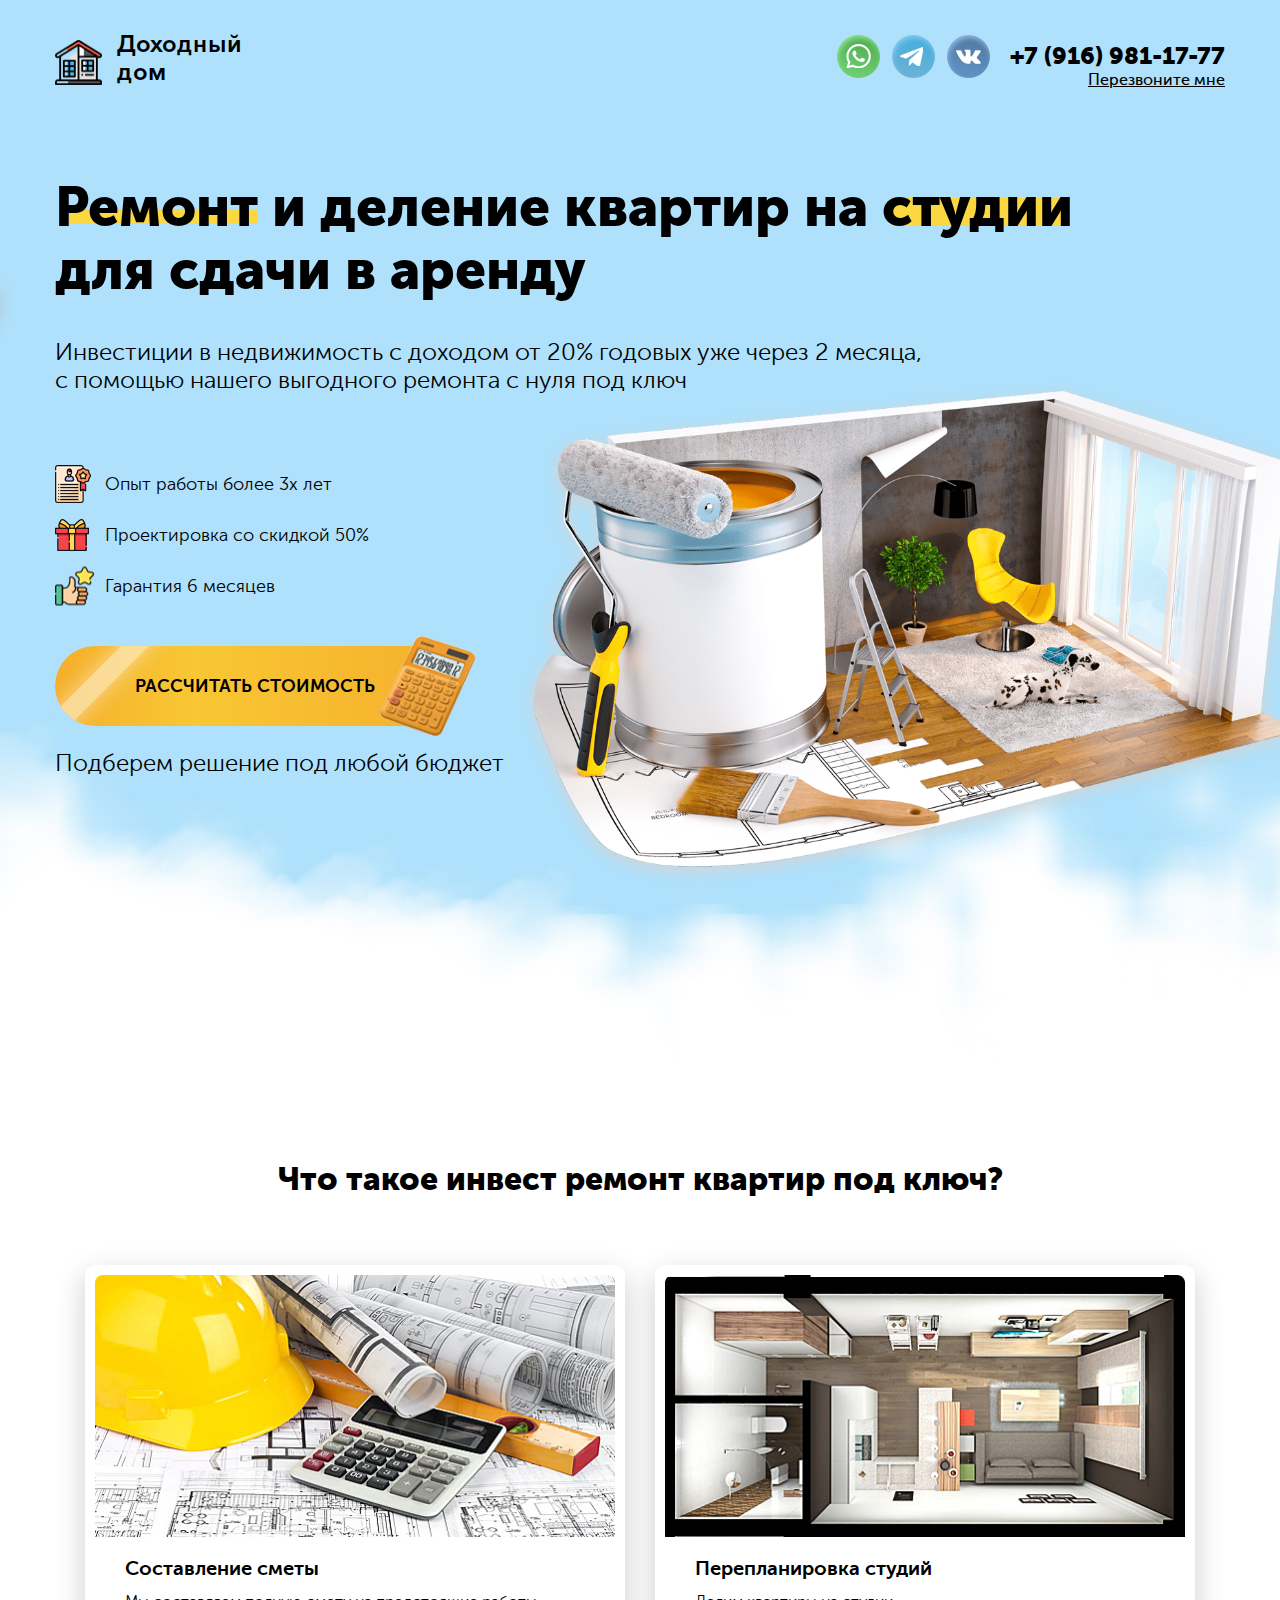
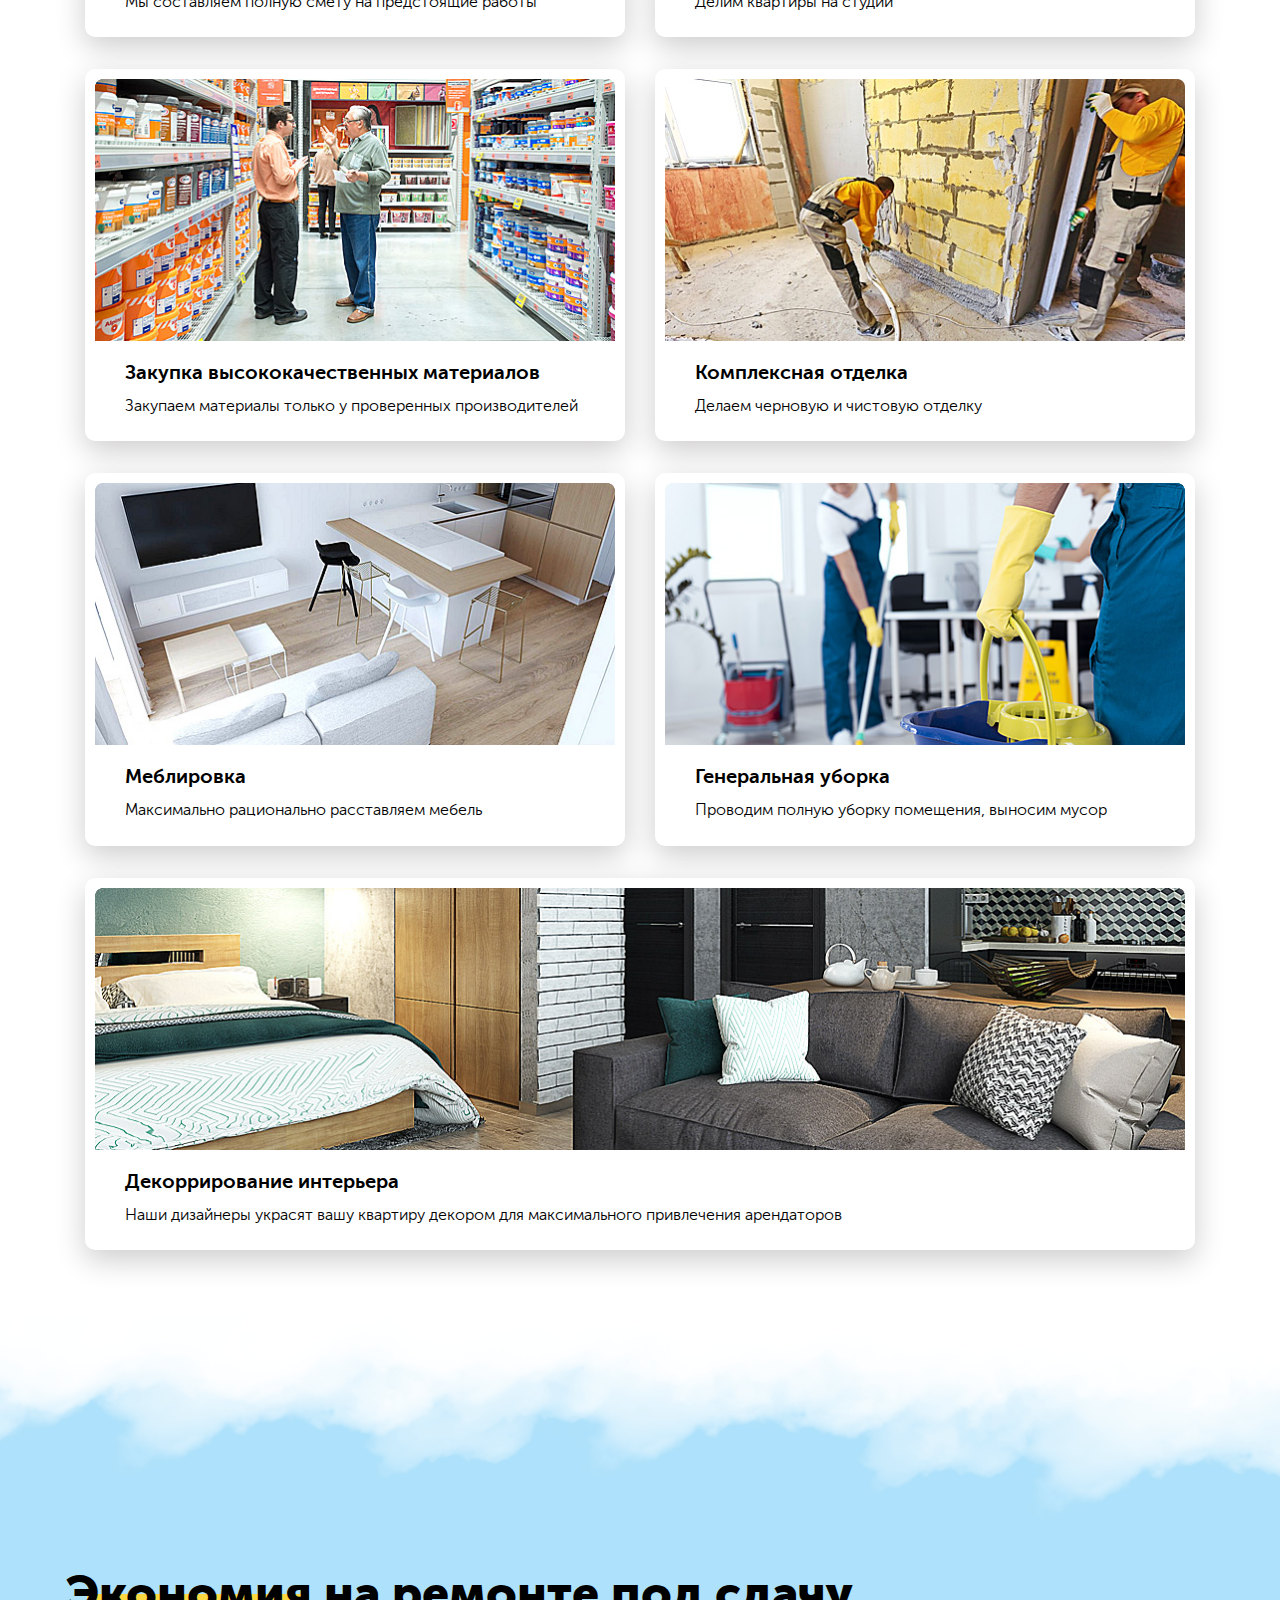
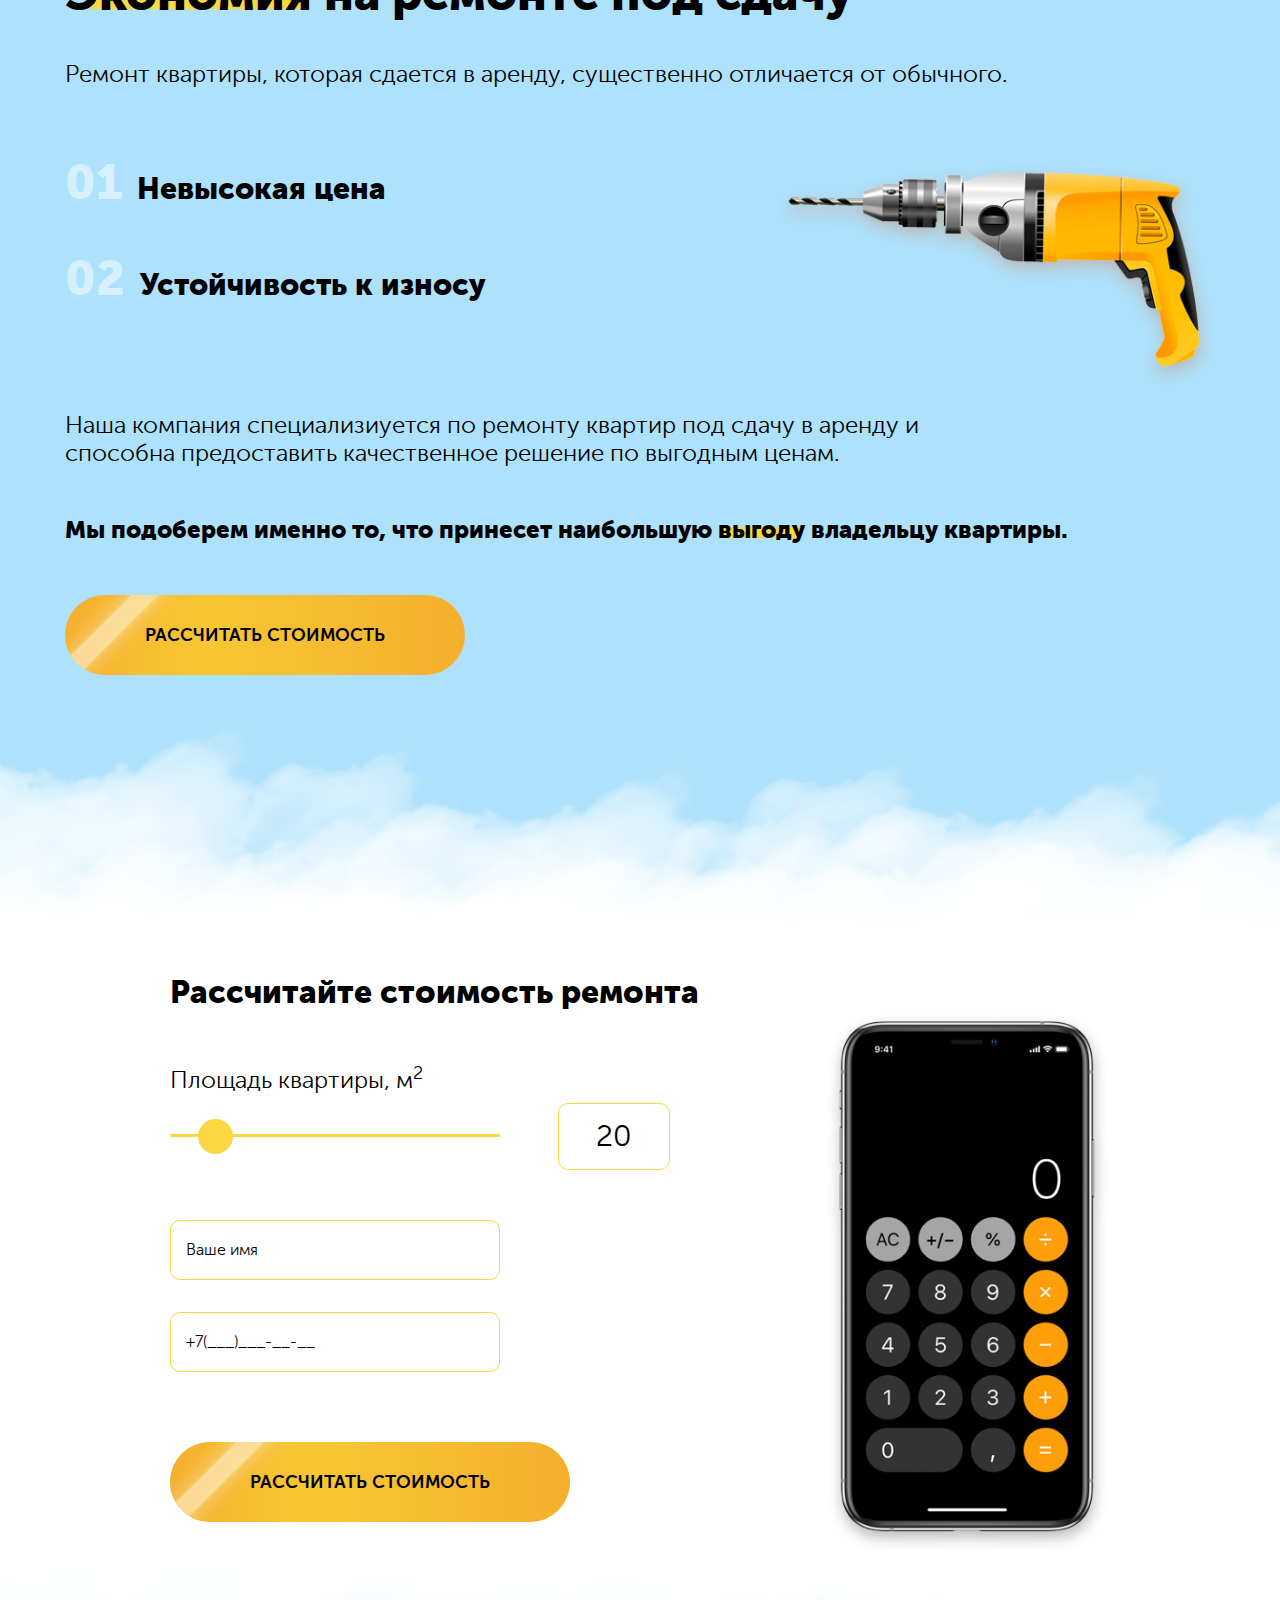
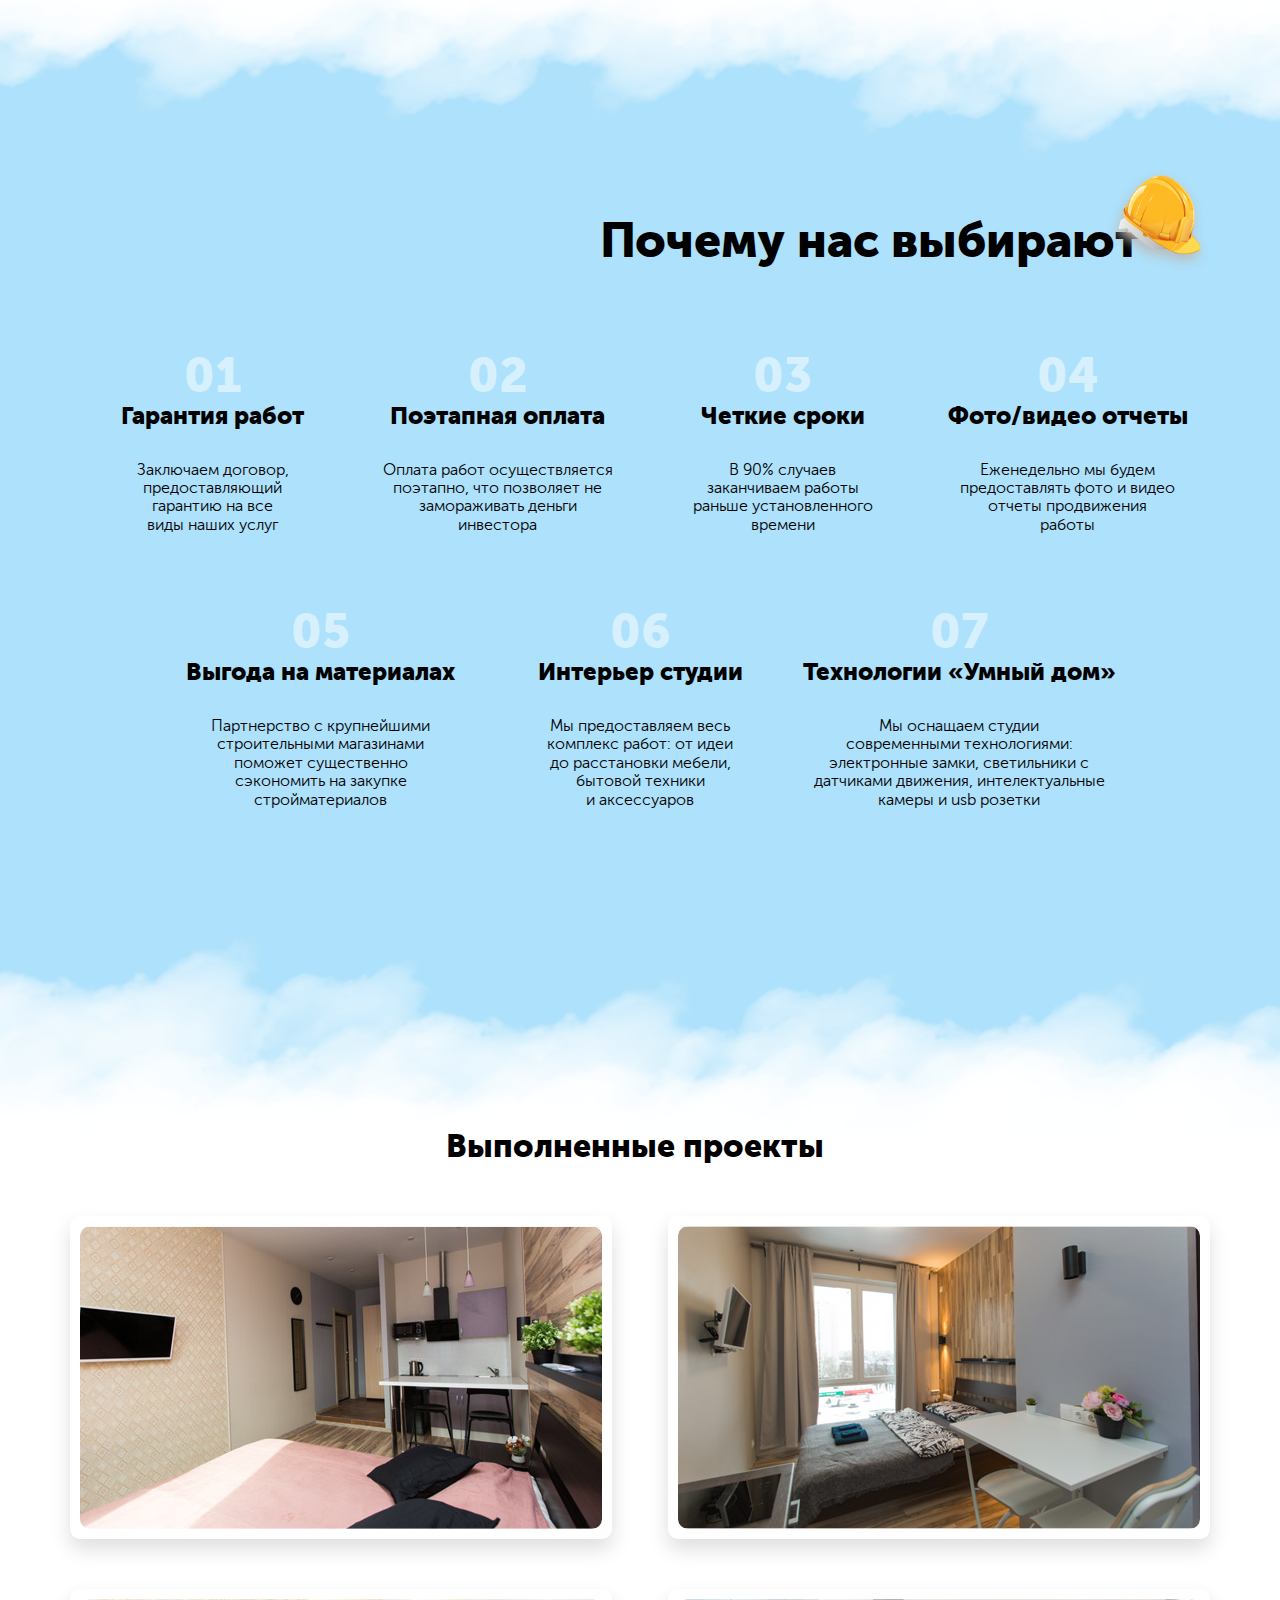
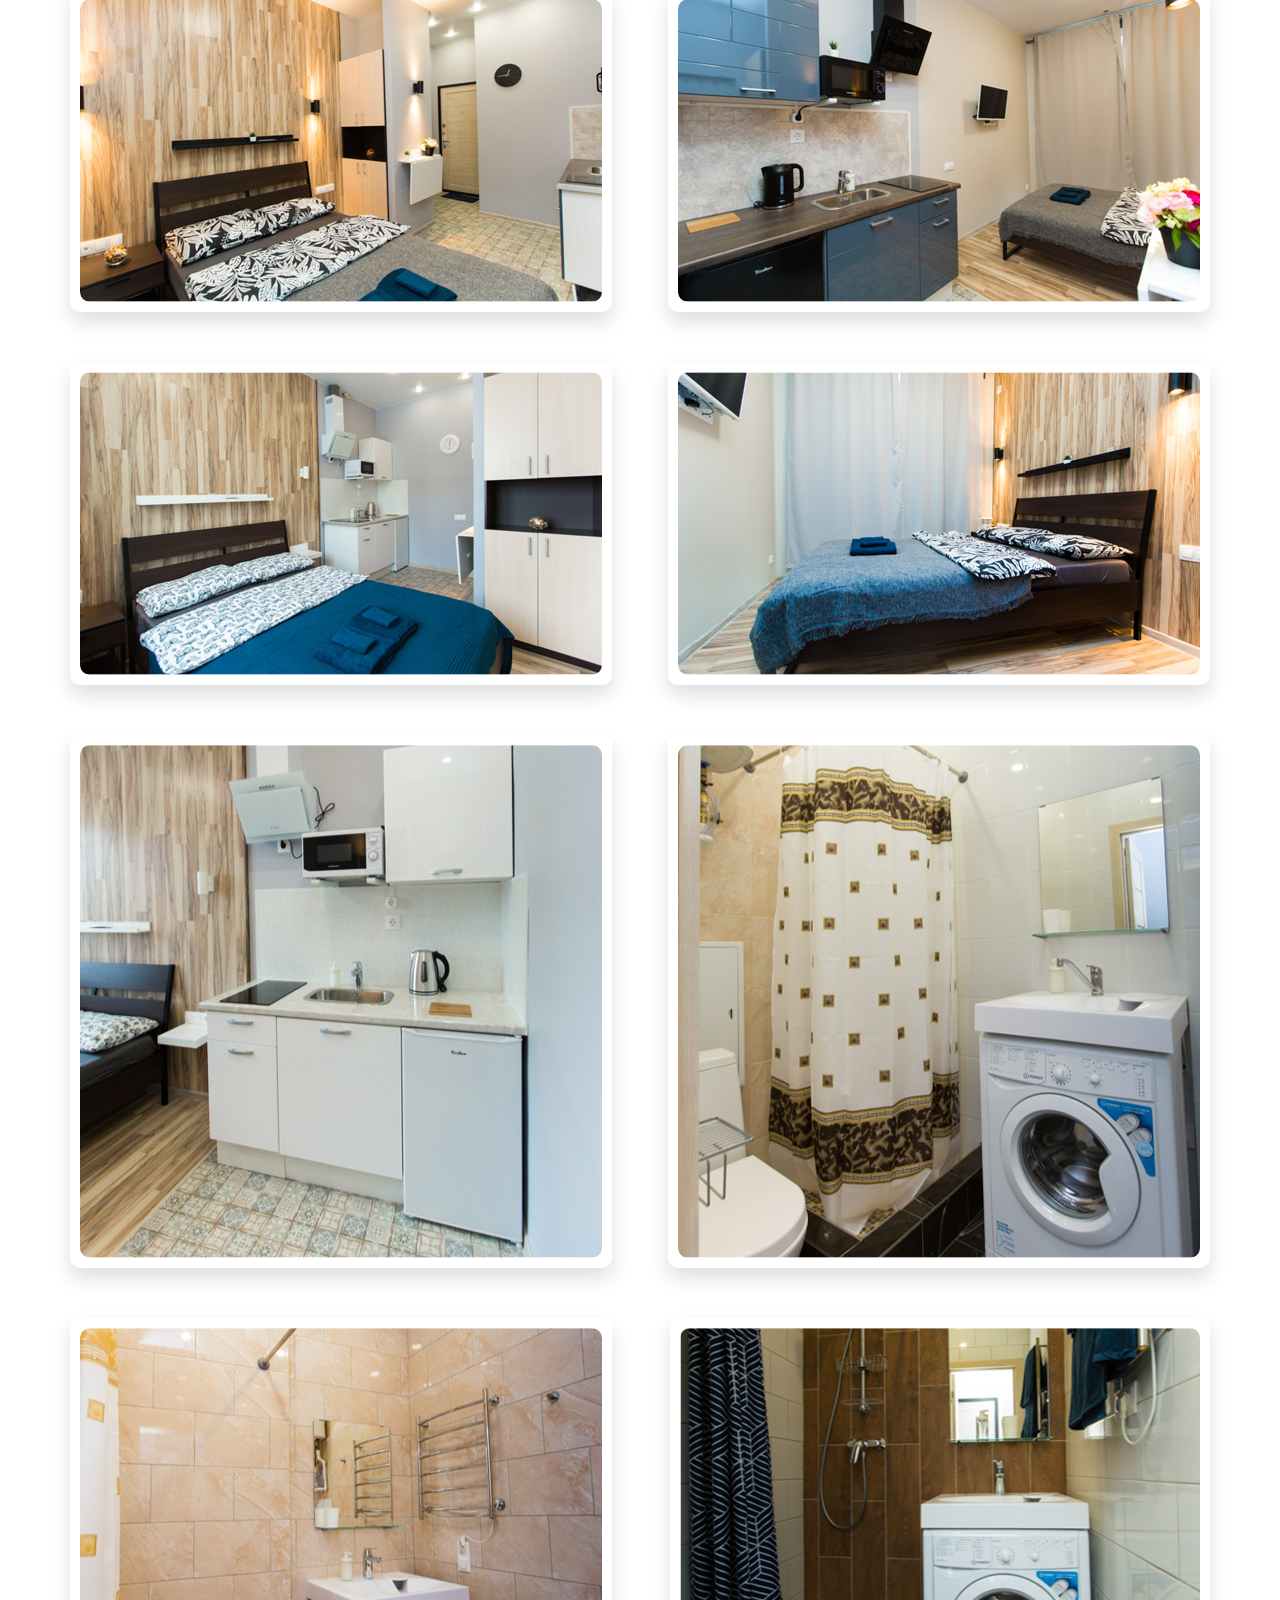
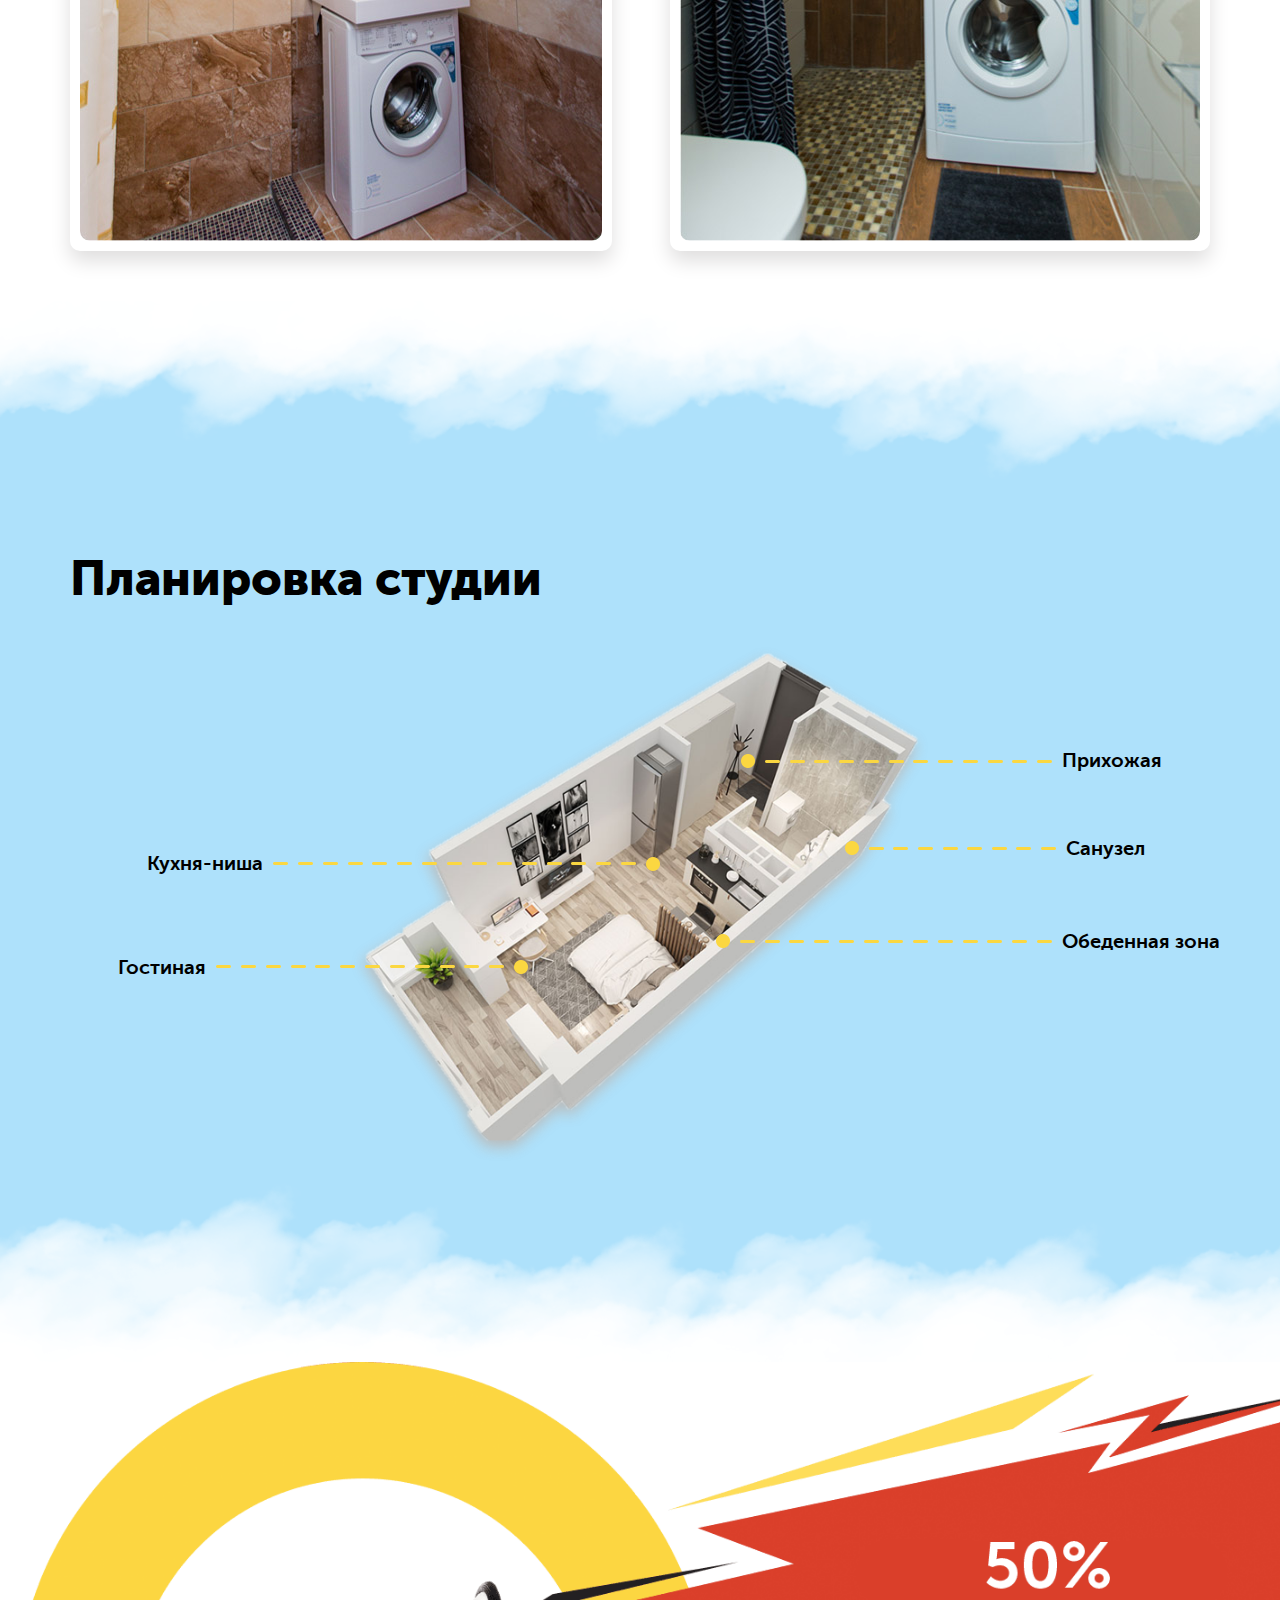
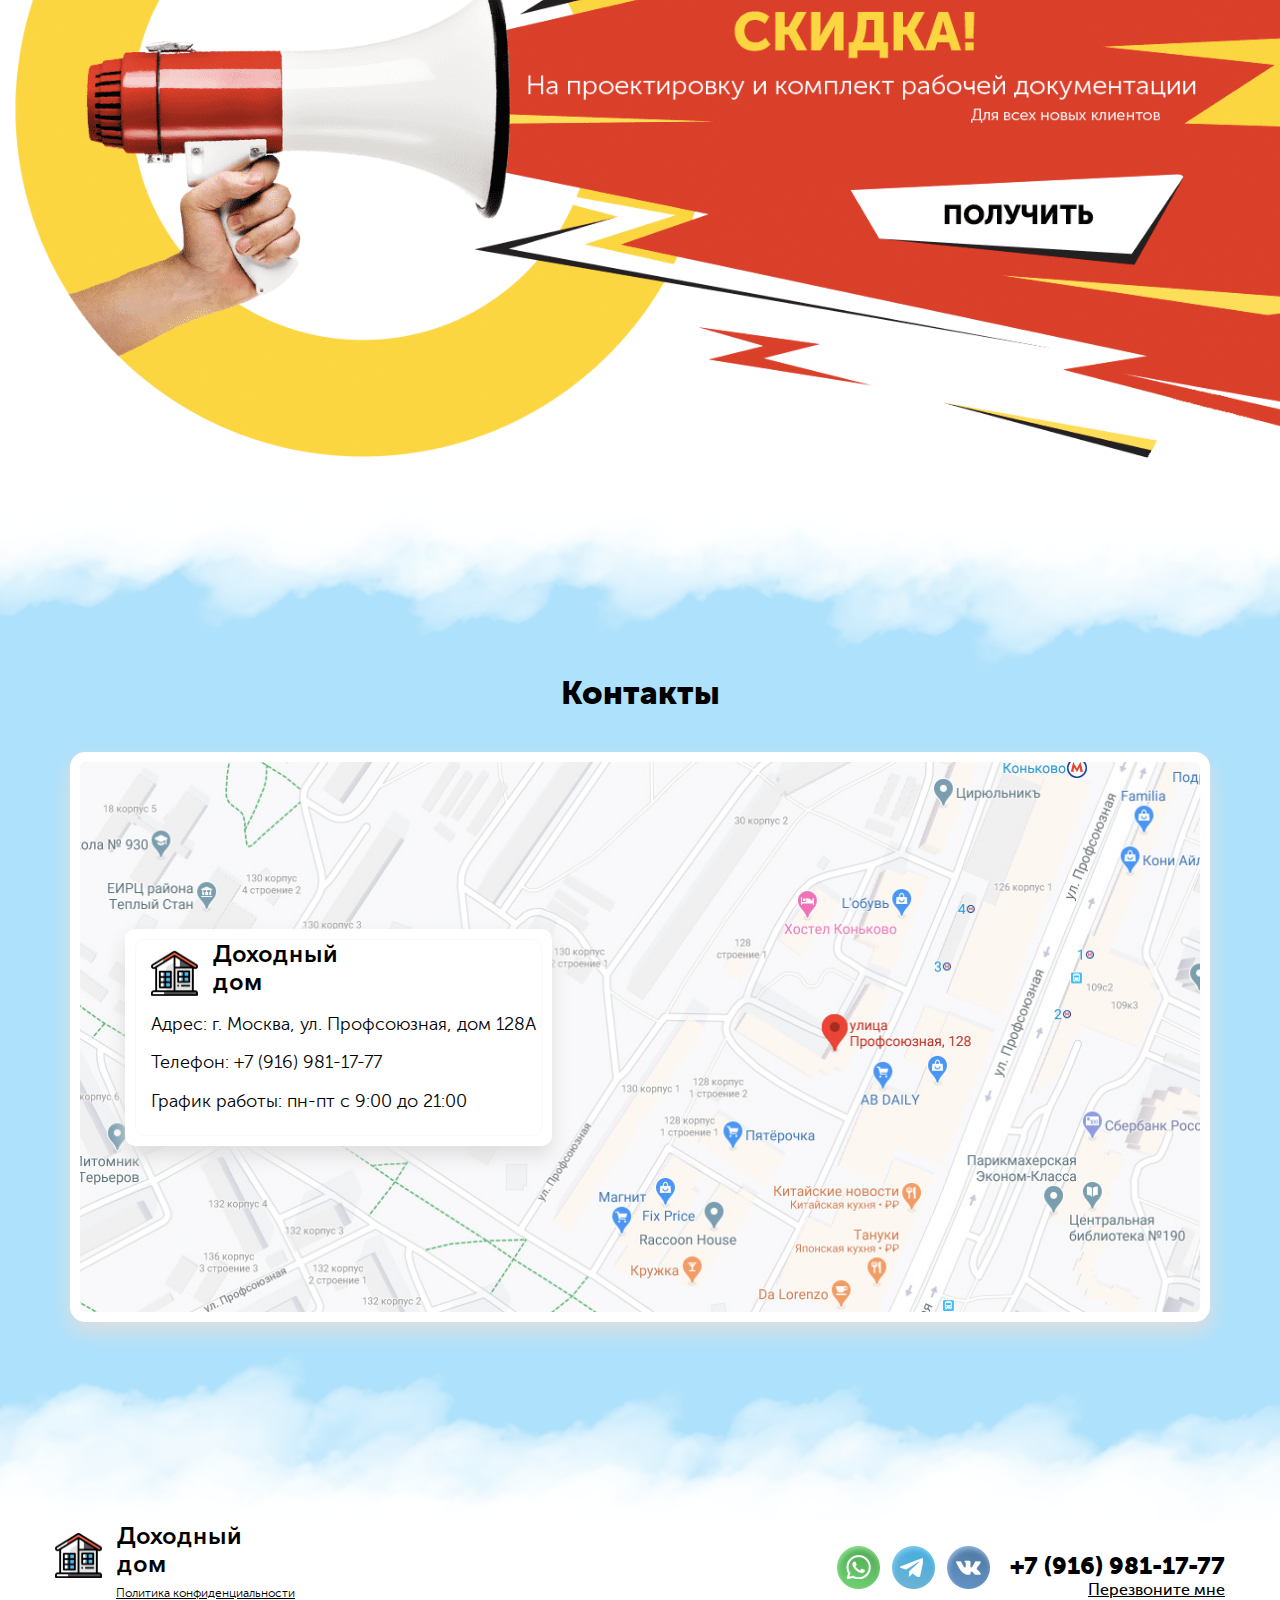
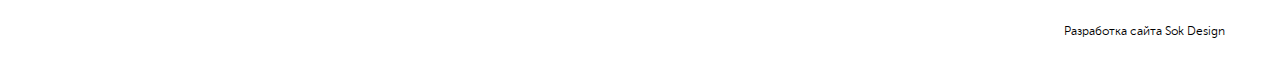
==== commit 18ac6b93: "Add files via upload" ====
--- a/index.html
+++ b/index.html
@@ -41,7 +41,7 @@
           <li class="main__item  main__item--3">Гарантия 6 месяцев</li>
         </ul>
         <div class="main__img--mob">
-          <img src="img/bg-img1.png" alt="">
+          <img src="img/bg-img1-min.png" alt="">
         </div>
         <div class="main__btn2"> 
         <a href ="#calculator" class="btn  btn--main  btn--scroll">
@@ -51,7 +51,7 @@
         <p class="main__descr">Подберем решение под любой бюджет</p>
       </div>
       <div class="main__img">
-        <img src="img/bg-img1.png" alt="">
+        <img src="img/bg-img1-min.png" alt="">
       </div>
     </section>
 
@@ -297,7 +297,7 @@
     <section class="sale">
       <div class="sale__wrapper">
         <a href="#sale" class="callback popup-with-zoom-anim">
-          <img src="img/sale.png" alt="">
+          <img src="img/sale-min.png" alt="">
         </a>
         <!---
         <img src="img/bg2.png" alt="">
